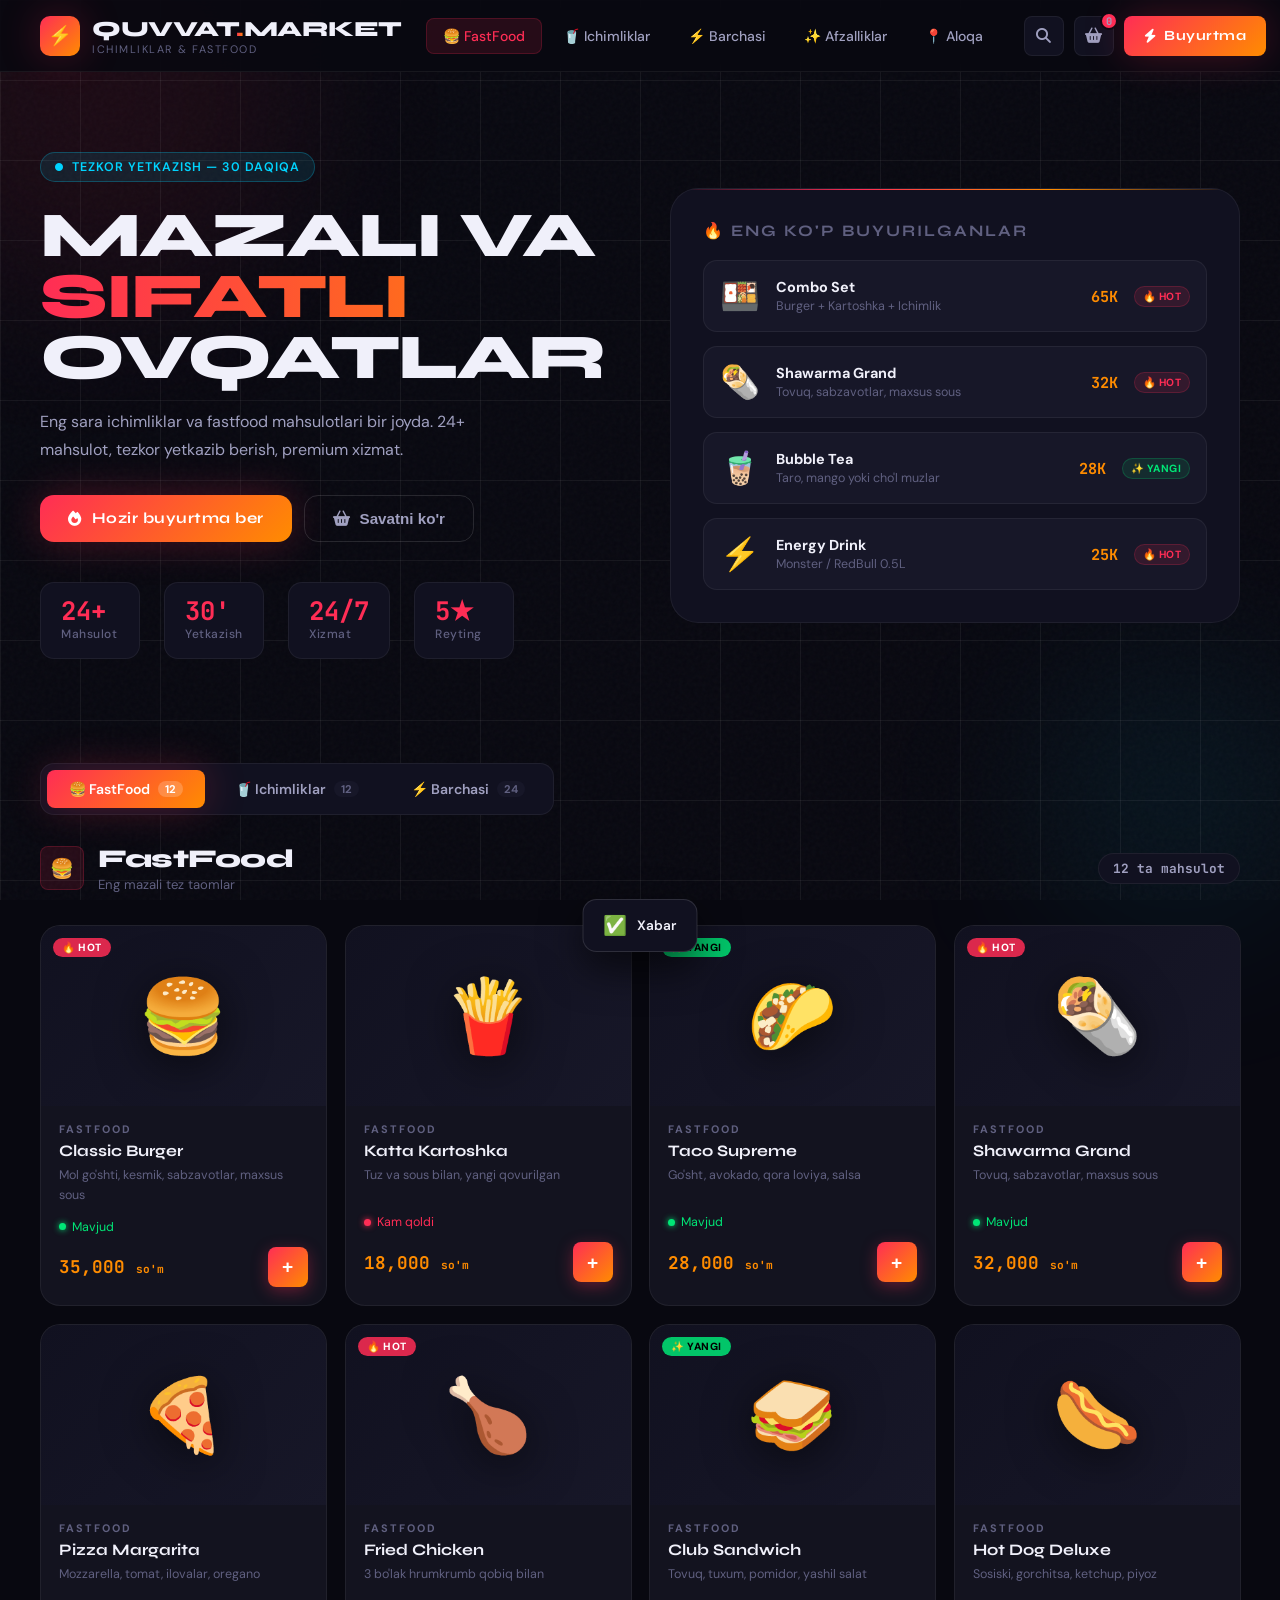
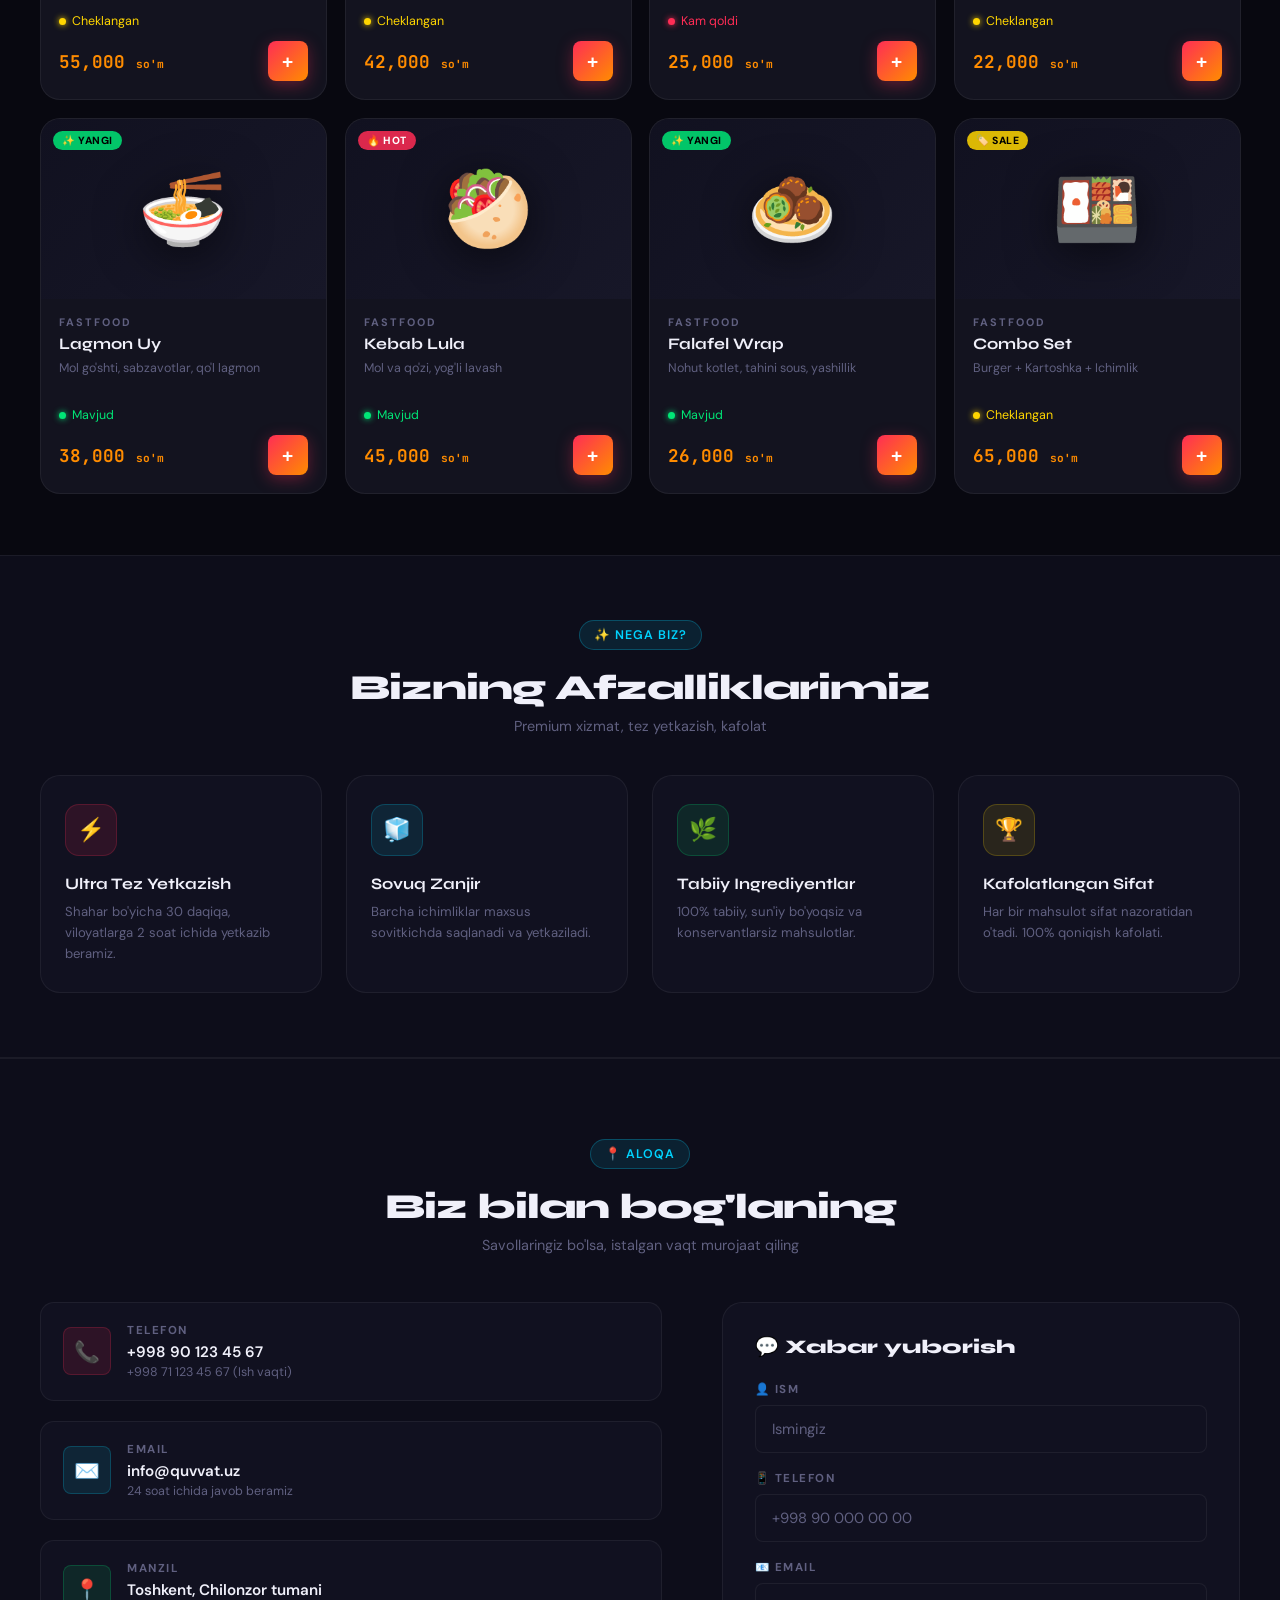
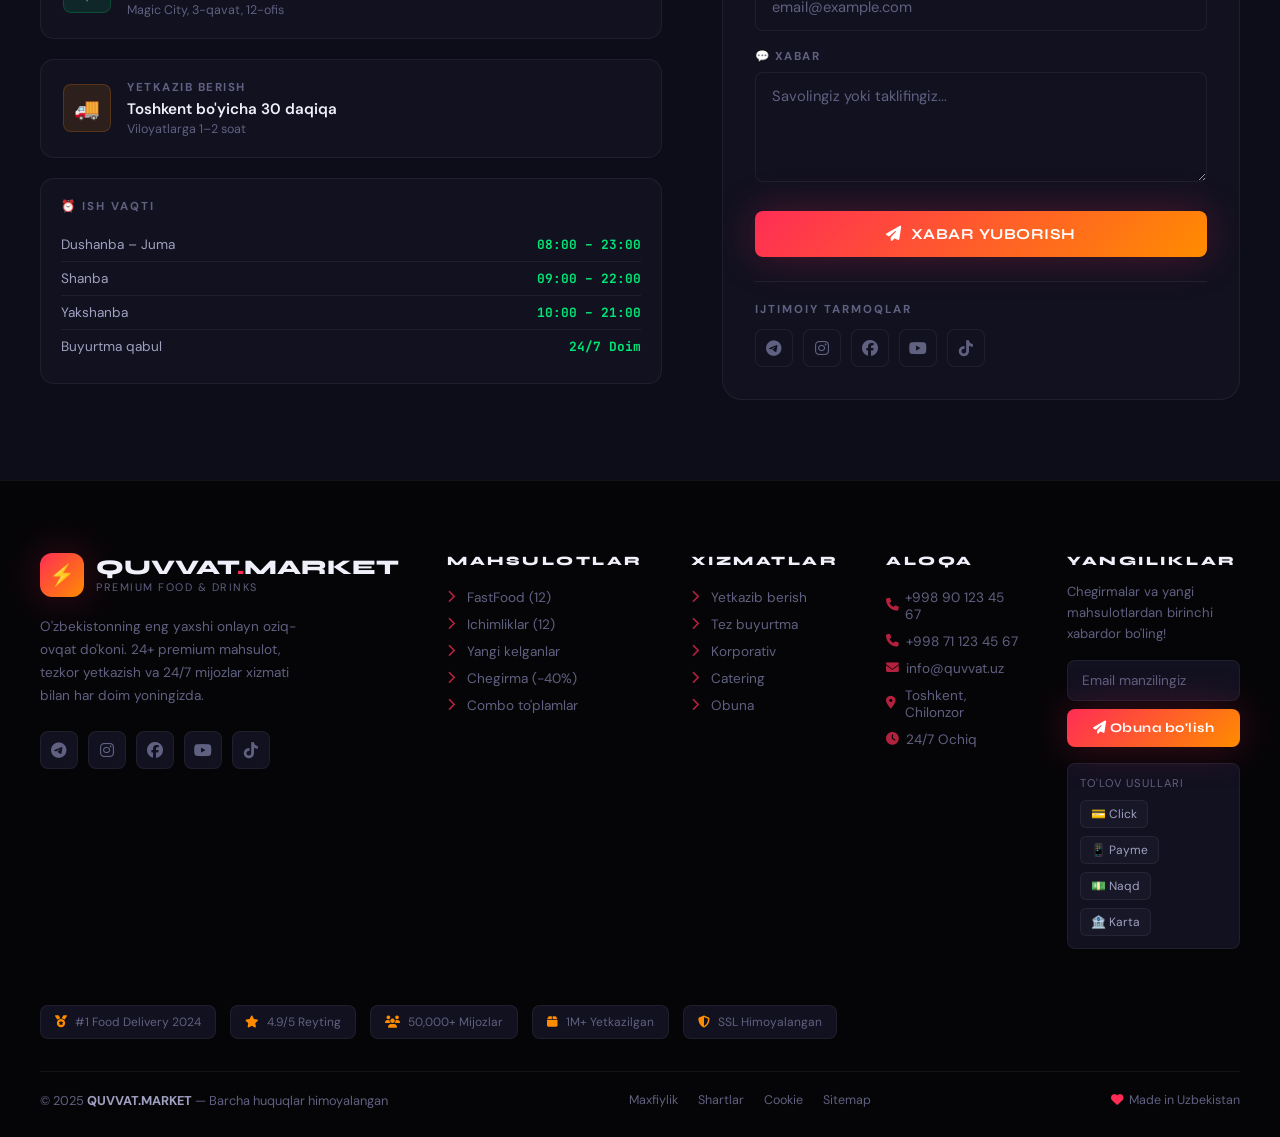
==== index.html @ 3405248c "OnlineShop" ====
<!DOCTYPE html>
<html lang="uz">

<head>
    <meta charset="UTF-8">
    <meta name="viewport" content="width=device-width, initial-scale=1.0">
    <title>QUVVAT MARKET — Ichimliklar & FastFood</title>
    <meta name="description" content="Premium ichimliklar va fastfood mahsulotlari. Tez yetkazib berish, 24/7 xizmat.">
    <link rel="preconnect" href="https://fonts.googleapis.com">
    <link
        href="https://fonts.googleapis.com/css2?family=Syne:wght@400;600;700;800&family=DM+Sans:wght@300;400;500;600;700&family=JetBrains+Mono:wght@400;700&display=swap"
        rel="stylesheet">
    <link rel="stylesheet" href="https://cdnjs.cloudflare.com/ajax/libs/font-awesome/6.5.1/css/all.min.css">
    <style>
        /* ===== VARIABLES ===== */
        :root {
            --bg-base: #080810;
            --bg-1: #0d0d1a;
            --bg-2: #111120;
            --bg-3: #171728;
            --bg-card: #13131f;
            --bg-hover: #1c1c2e;

            --red: #ff2d55;
            --red-dim: rgba(255, 45, 85, 0.12);
            --orange: #ff8c00;
            --orange-dim: rgba(255, 140, 0, 0.12);
            --cyan: #00d4ff;
            --cyan-dim: rgba(0, 212, 255, 0.1);
            --green: #00e676;
            --green-dim: rgba(0, 230, 118, 0.1);
            --yellow: #ffd600;

            --text-1: #f0f0fa;
            --text-2: #a0a0c0;
            --text-3: #606080;
            --border: rgba(255, 255, 255, 0.06);
            --border-strong: rgba(255, 255, 255, 0.12);

            --glow-red: 0 0 40px rgba(255, 45, 85, 0.25);
            --glow-cyan: 0 0 40px rgba(0, 212, 255, 0.2);
            --glow-orange: 0 0 40px rgba(255, 140, 0, 0.2);

            --r-sm: 8px;
            --r-md: 14px;
            --r-lg: 20px;
            --r-xl: 28px;
            --r-full: 9999px;

            --ease: cubic-bezier(0.25, 0.46, 0.45, 0.94);
            --spring: cubic-bezier(0.34, 1.56, 0.64, 1);
        }

        /* ===== RESET ===== */
        *,
        *::before,
        *::after {
            margin: 0;
            padding: 0;
            box-sizing: border-box;
        }

        html {
            scroll-behavior: smooth;
        }

        body {
            font-family: 'DM Sans', sans-serif;
            background: var(--bg-base);
            color: var(--text-1);
            min-height: 100vh;
            overflow-x: hidden;
            cursor: default;
        }

        /* NOISE OVERLAY */
        body::before {
            content: '';
            position: fixed;
            inset: 0;
            z-index: 0;
            background-image: url("data:image/svg+xml,%3Csvg viewBox='0 0 256 256' xmlns='http://www.w3.org/2000/svg'%3E%3Cfilter id='noise'%3E%3CfeTurbulence type='fractalNoise' baseFrequency='0.9' numOctaves='4' stitchTiles='stitch'/%3E%3C/filter%3E%3Crect width='100%25' height='100%25' filter='url(%23noise)' opacity='0.03'/%3E%3C/svg%3E");
            pointer-events: none;
        }

        /* GRID BG */
        body::after {
            content: '';
            position: fixed;
            inset: 0;
            z-index: 0;
            background-image:
                linear-gradient(var(--border) 1px, transparent 1px),
                linear-gradient(90deg, var(--border) 1px, transparent 1px);
            background-size: 80px 80px;
            pointer-events: none !important;
            user-select: none;
        }

        .relative {
            position: relative;
            z-index: 1;
        }

        /* ensure all interactive elements are above overlays */
        header,
        .tabs-wrap,
        .section,
        .features-section,
        .contact-section,
        footer {
            position: relative;
            z-index: 1;
        }

        button,
        a,
        input,
        select,
        textarea {
            position: relative;
            z-index: 2;
        }

        /* ===== SCROLLBAR ===== */
        ::-webkit-scrollbar {
            width: 5px;
        }

        ::-webkit-scrollbar-track {
            background: var(--bg-1);
        }

        ::-webkit-scrollbar-thumb {
            background: var(--red);
            border-radius: 99px;
        }

        /* ===== HEADER ===== */
        .header {
            position: sticky;
            top: 0;
            z-index: 900;
            background: rgba(8, 8, 16, 0.88);
            backdrop-filter: blur(24px);
            border-bottom: 1px solid var(--border);
            height: 72px;
            display: flex;
            align-items: center;
        }

        .header-inner {
            max-width: 1440px;
            margin: 0 auto;
            padding: 0 40px;
            width: 100%;
            display: flex;
            align-items: center;
            justify-content: space-between;
            gap: 24px;
        }

        /* LOGO */
        .logo {
            display: flex;
            align-items: center;
            gap: 12px;
            text-decoration: none;
            flex-shrink: 0;
        }

        .logo-mark {
            width: 40px;
            height: 40px;
            background: linear-gradient(135deg, var(--red), var(--orange));
            border-radius: 10px;
            display: flex;
            align-items: center;
            justify-content: center;
            font-size: 1.2rem;
            box-shadow: var(--glow-red);
            animation: logo-pulse 3s ease-in-out infinite;
        }

        @keyframes logo-pulse {

            0%,
            100% {
                box-shadow: 0 0 20px rgba(255, 45, 85, 0.3);
            }

            50% {
                box-shadow: 0 0 40px rgba(255, 45, 85, 0.6);
            }
        }

        .logo-name {
            font-family: 'Syne', sans-serif;
            font-size: 1.35rem;
            font-weight: 800;
            letter-spacing: -0.5px;
            color: var(--text-1);
        }

        .logo-name em {
            font-style: normal;
            background: linear-gradient(90deg, var(--red), var(--orange));
            -webkit-background-clip: text;
            -webkit-text-fill-color: transparent;
        }

        .logo-sub {
            font-size: 0.68rem;
            color: var(--text-3);
            letter-spacing: 1.5px;
            text-transform: uppercase;
        }

        /* NAV */
        .nav {
            display: flex;
            align-items: center;
            gap: 4px;
        }

        .nav-link {
            padding: 8px 16px;
            border-radius: var(--r-sm);
            color: var(--text-2);
            font-size: 0.875rem;
            font-weight: 500;
            text-decoration: none;
            transition: all 0.2s var(--ease);
            border: 1px solid transparent;
            white-space: nowrap;
        }

        .nav-link:hover {
            color: var(--text-1);
            background: var(--bg-3);
        }

        .nav-link.active {
            color: var(--red);
            background: var(--red-dim);
            border-color: rgba(255, 45, 85, 0.2);
        }

        /* HEADER ACTIONS */
        .header-actions {
            display: flex;
            align-items: center;
            gap: 10px;
            flex-shrink: 0;
        }

        .icon-btn {
            width: 40px;
            height: 40px;
            background: var(--bg-2);
            border: 1px solid var(--border);
            border-radius: var(--r-sm);
            color: var(--text-2);
            cursor: pointer;
            font-size: 0.95rem;
            display: flex;
            align-items: center;
            justify-content: center;
            transition: all 0.2s var(--ease);
            position: relative;
        }

        .icon-btn:hover {
            background: var(--bg-3);
            border-color: var(--border-strong);
            color: var(--text-1);
        }

        .icon-btn .badge {
            position: absolute;
            top: -5px;
            right: -5px;
            min-width: 18px;
            height: 18px;
            background: var(--red);
            border: 2px solid var(--bg-base);
            border-radius: var(--r-full);
            font-size: 0.65rem;
            font-weight: 700;
            display: flex;
            align-items: center;
            justify-content: center;
            padding: 0 3px;
            font-family: 'JetBrains Mono', monospace;
        }

        .cta-btn {
            padding: 0 20px;
            height: 40px;
            background: linear-gradient(135deg, var(--red), var(--orange));
            border: none;
            border-radius: var(--r-sm);
            color: #fff;
            font-family: 'Syne', sans-serif;
            font-size: 0.875rem;
            font-weight: 700;
            letter-spacing: 0.5px;
            cursor: pointer;
            transition: all 0.25s var(--ease);
            display: flex;
            align-items: center;
            gap: 8px;
            box-shadow: var(--glow-red);
        }

        .cta-btn:hover {
            transform: translateY(-2px);
            box-shadow: 0 8px 30px rgba(255, 45, 85, 0.5);
        }

        /* ===== HERO ===== */
        .hero {
            position: relative;
            z-index: 1;
            padding: 80px 40px 64px;
            max-width: 1440px;
            margin: 0 auto;
            display: grid;
            grid-template-columns: 1fr 1fr;
            gap: 60px;
            align-items: center;
        }

        .hero-left {}

        .hero-pill {
            display: inline-flex;
            align-items: center;
            gap: 8px;
            background: var(--cyan-dim);
            border: 1px solid rgba(0, 212, 255, 0.25);
            color: var(--cyan);
            padding: 6px 14px;
            border-radius: var(--r-full);
            font-size: 0.78rem;
            font-weight: 600;
            letter-spacing: 1px;
            text-transform: uppercase;
            margin-bottom: 24px;
            animation: border-flow 2.5s ease-in-out infinite;
        }

        @keyframes border-flow {

            0%,
            100% {
                box-shadow: 0 0 0 0 rgba(0, 212, 255, 0.2);
            }

            50% {
                box-shadow: 0 0 0 6px rgba(0, 212, 255, 0);
            }
        }

        .hero-title {
            font-family: 'Syne', sans-serif;
            font-size: clamp(2.8rem, 5vw, 5rem);
            font-weight: 800;
            line-height: 0.95;
            letter-spacing: -2px;
            margin-bottom: 20px;
        }

        .hero-title .t1 {
            color: var(--text-1);
            display: block;
        }

        .hero-title .t2 {
            background: linear-gradient(90deg, var(--red) 0%, var(--orange) 50%, var(--yellow) 100%);
            -webkit-background-clip: text;
            -webkit-text-fill-color: transparent;
            background-size: 200%;
            animation: grad-shift 4s linear infinite;
            display: block;
        }

        @keyframes grad-shift {
            to {
                background-position: 200% center;
            }
        }

        .hero-desc {
            color: var(--text-2);
            font-size: 1rem;
            line-height: 1.7;
            margin-bottom: 32px;
            max-width: 460px;
        }

        .hero-btns {
            display: flex;
            gap: 12px;
            flex-wrap: wrap;
        }

        .btn-primary {
            padding: 14px 28px;
            background: linear-gradient(135deg, var(--red), var(--orange));
            border: none;
            border-radius: var(--r-md);
            color: #fff;
            font-family: 'Syne', sans-serif;
            font-size: 0.95rem;
            font-weight: 700;
            letter-spacing: 0.5px;
            cursor: pointer;
            transition: all 0.3s var(--spring);
            box-shadow: var(--glow-red);
            display: flex;
            align-items: center;
            gap: 10px;
        }

        .btn-primary:hover {
            transform: translateY(-3px) scale(1.02);
            box-shadow: 0 16px 40px rgba(255, 45, 85, 0.5);
        }

        .btn-ghost {
            padding: 14px 28px;
            background: transparent;
            border: 1px solid var(--border-strong);
            border-radius: var(--r-md);
            color: var(--text-2);
            font-size: 0.95rem;
            font-weight: 600;
            cursor: pointer;
            transition: all 0.25s var(--ease);
            display: flex;
            align-items: center;
            gap: 10px;
        }

        .btn-ghost:hover {
            border-color: var(--text-2);
            color: var(--text-1);
            background: var(--bg-2);
        }

        /* HERO STATS */
        .hero-stats {
            display: flex;
            gap: 24px;
            margin-top: 40px;
            flex-wrap: wrap;
        }

        .stat {
            display: flex;
            flex-direction: column;
            gap: 2px;
            padding: 16px 20px;
            background: var(--bg-2);
            border: 1px solid var(--border);
            border-radius: var(--r-md);
            min-width: 100px;
            transition: all 0.25s;
        }

        .stat:hover {
            border-color: var(--red);
            background: var(--bg-3);
        }

        .stat-n {
            font-family: 'JetBrains Mono', monospace;
            font-size: 1.6rem;
            font-weight: 700;
            color: var(--red);
            line-height: 1;
        }

        .stat-l {
            font-size: 0.75rem;
            color: var(--text-3);
            font-weight: 500;
            letter-spacing: 0.5px;
        }

        /* HERO RIGHT */
        .hero-right {
            position: relative;
        }

        .hero-card {
            background: var(--bg-2);
            border: 1px solid var(--border);
            border-radius: var(--r-xl);
            padding: 32px;
            position: relative;
            overflow: hidden;
        }

        .hero-card::before {
            content: '';
            position: absolute;
            top: 0;
            left: 0;
            right: 0;
            height: 1px;
            background: linear-gradient(90deg, transparent, var(--red), var(--orange), transparent);
        }

        .hero-card-title {
            font-family: 'Syne', sans-serif;
            font-size: 1rem;
            font-weight: 700;
            color: var(--text-3);
            letter-spacing: 2px;
            text-transform: uppercase;
            margin-bottom: 20px;
        }

        .featured-list {
            display: flex;
            flex-direction: column;
            gap: 14px;
        }

        .featured-item {
            display: flex;
            align-items: center;
            gap: 16px;
            padding: 14px 16px;
            background: var(--bg-3);
            border: 1px solid var(--border);
            border-radius: var(--r-md);
            transition: all 0.25s var(--ease);
            cursor: pointer;
        }

        .featured-item:hover {
            border-color: rgba(255, 45, 85, 0.3);
            background: var(--bg-hover);
            transform: translateX(4px);
        }

        .fi-emoji {
            font-size: 2rem;
            flex-shrink: 0;
        }

        .fi-info {
            flex: 1;
        }

        .fi-name {
            font-weight: 700;
            font-size: 0.9rem;
            margin-bottom: 2px;
        }

        .fi-desc {
            font-size: 0.78rem;
            color: var(--text-3);
        }

        .fi-price {
            font-family: 'JetBrains Mono', monospace;
            font-size: 0.95rem;
            font-weight: 700;
            color: var(--orange);
            white-space: nowrap;
        }

        .fi-badge {
            font-size: 0.65rem;
            font-weight: 700;
            padding: 3px 8px;
            border-radius: var(--r-full);
            letter-spacing: 0.5px;
            text-transform: uppercase;
        }

        .fi-badge.hot {
            background: var(--red-dim);
            color: var(--red);
            border: 1px solid rgba(255, 45, 85, 0.2);
        }

        .fi-badge.new {
            background: var(--green-dim);
            color: var(--green);
            border: 1px solid rgba(0, 230, 118, 0.2);
        }

        /* GLOW ORBS */
        .orb {
            position: absolute;
            border-radius: 50%;
            filter: blur(80px);
            pointer-events: none;
            z-index: 0;
        }

        .orb-red {
            width: 400px;
            height: 400px;
            background: rgba(255, 45, 85, 0.08);
            top: -100px;
            left: -100px;
        }

        .orb-blue {
            width: 300px;
            height: 300px;
            background: rgba(0, 212, 255, 0.06);
            bottom: -50px;
            right: -50px;
        }

        /* ===== SECTION ===== */
        .section {
            position: relative;
            z-index: 1;
            max-width: 1440px;
            margin: 0 auto;
            padding: 0 40px 60px;
        }

        .section-head {
            display: flex;
            align-items: center;
            justify-content: space-between;
            margin-bottom: 32px;
        }

        .section-label {
            display: flex;
            align-items: center;
            gap: 14px;
        }

        .section-icon {
            width: 44px;
            height: 44px;
            border-radius: var(--r-sm);
            font-size: 1.2rem;
            display: flex;
            align-items: center;
            justify-content: center;
        }

        .section-icon.red {
            background: var(--red-dim);
            border: 1px solid rgba(255, 45, 85, 0.2);
        }

        .section-icon.cyan {
            background: var(--cyan-dim);
            border: 1px solid rgba(0, 212, 255, 0.2);
        }

        .section-text h2 {
            font-family: 'Syne', sans-serif;
            font-size: 1.6rem;
            font-weight: 800;
            letter-spacing: -0.5px;
        }

        .section-text p {
            font-size: 0.82rem;
            color: var(--text-3);
            margin-top: 2px;
        }

        .section-count {
            font-family: 'JetBrains Mono', monospace;
            font-size: 0.8rem;
            font-weight: 700;
            background: var(--bg-2);
            border: 1px solid var(--border);
            padding: 6px 14px;
            border-radius: var(--r-full);
            color: var(--text-2);
        }

        /* ===== TABS ===== */
        .tabs-wrap {
            position: relative;
            z-index: 1;
            max-width: 1440px;
            margin: 0 auto;
            padding: 40px 40px 0;
        }

        .tabs {
            display: flex;
            gap: 8px;
            background: var(--bg-2);
            border: 1px solid var(--border);
            border-radius: var(--r-md);
            padding: 6px;
            width: fit-content;
        }

        .tab {
            padding: 10px 22px;
            border-radius: var(--r-sm);
            border: none;
            background: transparent;
            color: var(--text-2);
            font-family: 'DM Sans', sans-serif;
            font-size: 0.875rem;
            font-weight: 600;
            cursor: pointer;
            transition: all 0.25s var(--ease);
            display: flex;
            align-items: center;
            gap: 8px;
            white-space: nowrap;
        }

        .tab:hover {
            color: var(--text-1);
            background: var(--bg-3);
        }

        .tab.active {
            background: linear-gradient(135deg, var(--red), var(--orange));
            color: #fff;
            box-shadow: var(--glow-red);
        }

        .tab .cnt {
            background: rgba(255, 255, 255, 0.2);
            border-radius: var(--r-full);
            padding: 1px 7px;
            font-size: 0.7rem;
            font-weight: 700;
        }

        .tab:not(.active) .cnt {
            background: var(--bg-3);
            color: var(--text-3);
        }

        /* ===== PRODUCTS GRID ===== */
        .products-grid {
            display: grid;
            grid-template-columns: repeat(auto-fill, minmax(240px, 1fr));
            gap: 18px;
            position: relative;
            z-index: 2;
        }

        /* ===== PRODUCT CARD ===== */
        .pcard {
            background: var(--bg-card);
            border: 1px solid var(--border);
            border-radius: var(--r-lg);
            overflow: hidden;
            transition: all 0.3s var(--ease);
            position: relative;
            animation: card-in 0.5s var(--ease) both;
        }

        @keyframes card-in {
            from {
                opacity: 0;
                transform: translateY(24px) scale(0.97);
            }

            to {
                opacity: 1;
                transform: translateY(0) scale(1);
            }
        }

        .pcard:hover {
            border-color: rgba(255, 45, 85, 0.3);
            transform: translateY(-6px);
            box-shadow: 0 24px 60px rgba(0, 0, 0, 0.5), var(--glow-red);
        }

        .pcard::after {
            content: '';
            position: absolute;
            inset: 0;
            border-radius: var(--r-lg);
            border: 1px solid transparent;
            background: linear-gradient(135deg, rgba(255, 45, 85, 0.2), transparent) border-box;
            -webkit-mask: linear-gradient(#fff 0 0) padding-box, linear-gradient(#fff 0 0);
            -webkit-mask-composite: destination-out;
            mask-composite: exclude;
            opacity: 0;
            transition: opacity 0.3s;
        }

        .pcard:hover::after {
            opacity: 1;
        }

        /* CARD IMG */
        .pcard-img {
            height: 180px;
            background: linear-gradient(135deg, var(--bg-2), var(--bg-3));
            position: relative;
            overflow: hidden;
            display: flex;
            align-items: center;
            justify-content: center;
        }

        .pcard-emoji {
            font-size: 4.5rem;
            filter: drop-shadow(0 8px 24px rgba(0, 0, 0, 0.6));
            transition: transform 0.4s var(--spring);
            user-select: none;
        }

        .pcard:hover .pcard-emoji {
            transform: scale(1.18) rotate(-6deg);
        }

        /* SHIMMER */
        .pcard-img::before {
            content: '';
            position: absolute;
            top: -50%;
            left: -60%;
            width: 40%;
            height: 200%;
            background: linear-gradient(90deg, transparent, rgba(255, 255, 255, 0.04), transparent);
            transform: skewX(-20deg);
            transition: left 0.6s;
        }

        .pcard:hover .pcard-img::before {
            left: 140%;
        }

        .pcard-badges {
            position: absolute;
            top: 12px;
            left: 12px;
            display: flex;
            flex-direction: column;
            gap: 5px;
        }

        .cbadge {
            font-size: 0.65rem;
            font-weight: 800;
            letter-spacing: 0.5px;
            padding: 3px 9px;
            border-radius: var(--r-full);
            text-transform: uppercase;
            backdrop-filter: blur(8px);
        }

        .cbadge.hot {
            background: rgba(255, 45, 85, 0.85);
            color: #fff;
        }

        .cbadge.new {
            background: rgba(0, 230, 118, 0.85);
            color: #000;
        }

        .cbadge.cold {
            background: rgba(0, 212, 255, 0.85);
            color: #000;
        }

        .cbadge.sale {
            background: rgba(255, 214, 0, 0.85);
            color: #000;
        }

        /* ACTIONS */
        .pcard-actions {
            position: absolute;
            top: 10px;
            right: 10px;
            display: flex;
            flex-direction: column;
            gap: 5px;
            opacity: 0;
            transform: translateX(12px);
            transition: all 0.25s var(--ease);
        }

        .pcard:hover .pcard-actions {
            opacity: 1;
            transform: translateX(0);
        }

        .pact-btn {
            width: 34px;
            height: 34px;
            background: rgba(13, 13, 26, 0.85);
            backdrop-filter: blur(8px);
            border: 1px solid var(--border-strong);
            border-radius: var(--r-sm);
            color: var(--text-2);
            cursor: pointer;
            font-size: 0.8rem;
            display: flex;
            align-items: center;
            justify-content: center;
            transition: all 0.2s;
        }

        .pact-btn:hover {
            background: var(--red);
            border-color: var(--red);
            color: #fff;
        }

        /* CARD BODY */
        .pcard-body {
            padding: 16px 18px 18px;
        }

        .pcard-cat {
            font-size: 0.68rem;
            font-weight: 700;
            letter-spacing: 2px;
            text-transform: uppercase;
            color: var(--text-3);
            margin-bottom: 5px;
        }

        .pcard-name {
            font-family: 'Syne', sans-serif;
            font-size: 1rem;
            font-weight: 700;
            line-height: 1.2;
            margin-bottom: 6px;
            color: var(--text-1);
        }

        .pcard-desc {
            font-size: 0.78rem;
            color: var(--text-3);
            line-height: 1.55;
            margin-bottom: 14px;
            min-height: 34px;
        }

        .pcard-footer {
            display: flex;
            align-items: center;
            justify-content: space-between;
            gap: 10px;
        }

        .pcard-price {
            flex: 1;
        }

        .pcard-price .cur {
            font-family: 'JetBrains Mono', monospace;
            font-size: 1.1rem;
            font-weight: 700;
            color: var(--orange);
            display: block;
        }

        .pcard-price .old {
            font-size: 0.75rem;
            color: var(--text-3);
            text-decoration: line-through;
            font-family: 'JetBrains Mono', monospace;
        }

        .add-btn {
            width: 40px;
            height: 40px;
            flex-shrink: 0;
            border: none;
            border-radius: var(--r-sm);
            background: linear-gradient(135deg, var(--red), var(--orange));
            color: #fff;
            font-size: 1.2rem;
            font-weight: 900;
            line-height: 1;
            cursor: pointer;
            display: flex;
            align-items: center;
            justify-content: center;
            transition: all 0.3s var(--spring);
            box-shadow: 0 4px 16px rgba(255, 45, 85, 0.35);
        }

        .add-btn:hover {
            transform: scale(1.12) rotate(90deg);
            box-shadow: 0 8px 24px rgba(255, 45, 85, 0.6);
        }

        .add-btn.in-cart {
            background: linear-gradient(135deg, var(--green), #00cc60);
            box-shadow: 0 4px 16px rgba(0, 230, 118, 0.35);
            transform: scale(1.05);
        }

        /* STOCK */
        .pcard-stock {
            display: flex;
            align-items: center;
            gap: 6px;
            margin-bottom: 12px;
            font-size: 0.78rem;
        }

        .stock-dot {
            width: 7px;
            height: 7px;
            border-radius: 50%;
            animation: stock-blink 2s ease-in-out infinite;
        }

        .stock-dot.high {
            background: var(--green);
            box-shadow: 0 0 6px var(--green);
        }

        .stock-dot.med {
            background: var(--yellow);
            box-shadow: 0 0 6px var(--yellow);
        }

        .stock-dot.low {
            background: var(--red);
            box-shadow: 0 0 6px var(--red);
        }

        @keyframes stock-blink {

            0%,
            100% {
                opacity: 1
            }

            50% {
                opacity: 0.5
            }
        }

        .stock-txt.high {
            color: var(--green);
        }

        .stock-txt.med {
            color: var(--yellow);
        }

        .stock-txt.low {
            color: var(--red);
        }

        /* ===== FEATURES ===== */
        .features-section {
            position: relative;
            z-index: 1;
            background: var(--bg-1);
            border-top: 1px solid var(--border);
            border-bottom: 1px solid var(--border);
            padding: 64px 40px;
            margin-bottom: 0;
        }

        .features-inner {
            max-width: 1440px;
            margin: 0 auto;
        }

        .features-grid {
            display: grid;
            grid-template-columns: repeat(4, 1fr);
            gap: 24px;
            margin-top: 40px;
        }

        .feat-card {
            background: var(--bg-2);
            border: 1px solid var(--border);
            border-radius: var(--r-lg);
            padding: 28px 24px;
            transition: all 0.3s var(--ease);
            position: relative;
            overflow: hidden;
        }

        .feat-card::before {
            content: '';
            position: absolute;
            bottom: 0;
            left: 0;
            right: 0;
            height: 2px;
            background: linear-gradient(90deg, var(--red), var(--orange));
            transform: scaleX(0);
            transform-origin: left;
            transition: transform 0.4s var(--ease);
        }

        .feat-card:hover::before {
            transform: scaleX(1);
        }

        .feat-card:hover {
            border-color: rgba(255, 45, 85, 0.25);
            transform: translateY(-4px);
        }

        .feat-icon {
            width: 52px;
            height: 52px;
            background: var(--red-dim);
            border: 1px solid rgba(255, 45, 85, 0.2);
            border-radius: var(--r-md);
            font-size: 1.4rem;
            display: flex;
            align-items: center;
            justify-content: center;
            margin-bottom: 18px;
            transition: transform 0.4s var(--spring);
        }

        .feat-card:hover .feat-icon {
            transform: scale(1.1) rotate(5deg);
        }

        .feat-title {
            font-family: 'Syne', sans-serif;
            font-size: 1rem;
            font-weight: 700;
            margin-bottom: 8px;
        }

        .feat-desc {
            font-size: 0.82rem;
            color: var(--text-3);
            line-height: 1.6;
        }

        /* ===== CART SIDEBAR ===== */
        .cart-overlay {
            position: fixed;
            inset: 0;
            z-index: 1000;
            background: rgba(0, 0, 0, 0.7);
            backdrop-filter: blur(8px);
            opacity: 0;
            pointer-events: none;
            transition: opacity 0.3s var(--ease);
        }

        .cart-overlay.open {
            opacity: 1;
            pointer-events: all;
        }

        .cart-sidebar {
            position: fixed;
            top: 0;
            right: -500px;
            width: 460px;
            max-width: 100vw;
            height: 100vh;
            background: var(--bg-1);
            border-left: 1px solid var(--border-strong);
            display: flex;
            flex-direction: column;
            z-index: 1001;
            transition: right 0.4s var(--spring);
        }

        .cart-sidebar.open {
            right: 0;
        }

        .cart-head {
            padding: 24px 24px 20px;
            border-bottom: 1px solid var(--border);
            display: flex;
            align-items: center;
            justify-content: space-between;
        }

        .cart-head-left {
            display: flex;
            align-items: center;
            gap: 12px;
        }

        .cart-head-icon {
            width: 40px;
            height: 40px;
            background: linear-gradient(135deg, var(--red), var(--orange));
            border-radius: var(--r-sm);
            display: flex;
            align-items: center;
            justify-content: center;
            font-size: 1.1rem;
            box-shadow: var(--glow-red);
        }

        .cart-head-title {
            font-family: 'Syne', sans-serif;
            font-size: 1.1rem;
            font-weight: 800;
        }

        .cart-head-sub {
            font-size: 0.75rem;
            color: var(--text-3);
        }

        .cart-x {
            width: 36px;
            height: 36px;
            background: var(--bg-2);
            border: 1px solid var(--border);
            border-radius: var(--r-sm);
            color: var(--text-2);
            cursor: pointer;
            font-size: 0.9rem;
            transition: all 0.2s;
            display: flex;
            align-items: center;
            justify-content: center;
        }

        .cart-x:hover {
            background: var(--red);
            border-color: var(--red);
            color: #fff;
            transform: rotate(90deg);
        }

        .cart-body {
            flex: 1;
            overflow-y: auto;
            padding: 16px 20px;
        }

        .cart-body::-webkit-scrollbar {
            width: 3px;
        }

        .cart-body::-webkit-scrollbar-thumb {
            background: var(--red);
            border-radius: 99px;
        }

        .cart-empty-state {
            display: flex;
            flex-direction: column;
            align-items: center;
            justify-content: center;
            height: 100%;
            gap: 12px;
            text-align: center;
        }

        .cart-empty-state .big-emoji {
            font-size: 4rem;
            opacity: 0.3;
        }

        .cart-empty-state h4 {
            font-family: 'Syne', sans-serif;
            font-size: 1.1rem;
            color: var(--text-2);
        }

        .cart-empty-state p {
            font-size: 0.82rem;
            color: var(--text-3);
        }

        .cart-item {
            background: var(--bg-2);
            border: 1px solid var(--border);
            border-radius: var(--r-md);
            padding: 14px;
            margin-bottom: 10px;
            display: flex;
            align-items: center;
            gap: 12px;
            animation: slide-in 0.3s var(--ease);
        }

        @keyframes slide-in {
            from {
                opacity: 0;
                transform: translateX(20px)
            }

            to {
                opacity: 1;
                transform: translateX(0)
            }
        }

        .ci-emo {
            font-size: 2rem;
            flex-shrink: 0;
        }

        .ci-details {
            flex: 1;
            min-width: 0;
        }

        .ci-name {
            font-weight: 700;
            font-size: 0.88rem;
            white-space: nowrap;
            overflow: hidden;
            text-overflow: ellipsis;
        }

        .ci-unit {
            font-family: 'JetBrains Mono', monospace;
            font-size: 0.78rem;
            color: var(--orange);
        }

        .ci-controls {
            display: flex;
            align-items: center;
            gap: 8px;
            margin-top: 8px;
        }

        .qty-wrap {
            display: flex;
            align-items: center;
            gap: 6px;
            background: var(--bg-3);
            border-radius: var(--r-sm);
            padding: 2px 6px;
        }

        .qty-btn {
            width: 24px;
            height: 24px;
            background: transparent;
            border: none;
            color: var(--text-2);
            cursor: pointer;
            border-radius: 4px;
            font-size: 0.85rem;
            display: flex;
            align-items: center;
            justify-content: center;
            transition: all 0.2s;
        }

        .qty-btn:hover {
            background: var(--red);
            color: #fff;
        }

        .qty-n {
            font-family: 'JetBrains Mono', monospace;
            font-size: 0.85rem;
            font-weight: 700;
            min-width: 18px;
            text-align: center;
        }

        .ci-subtotal {
            font-family: 'JetBrains Mono', monospace;
            font-size: 0.9rem;
            font-weight: 700;
            color: var(--orange);
            flex-shrink: 0;
            text-align: right;
        }

        .ci-del {
            background: transparent;
            border: none;
            color: var(--text-3);
            cursor: pointer;
            font-size: 0.9rem;
            padding: 4px;
            transition: color 0.2s;
        }

        .ci-del:hover {
            color: var(--red);
        }

        .cart-foot {
            padding: 18px 20px 24px;
            border-top: 1px solid var(--border);
        }

        .cart-summary {
            margin-bottom: 16px;
        }

        .cs-row {
            display: flex;
            justify-content: space-between;
            align-items: center;
            padding: 5px 0;
            font-size: 0.85rem;
        }

        .cs-row .lbl {
            color: var(--text-3);
        }

        .cs-row.total {
            font-family: 'Syne', sans-serif;
            font-size: 1.4rem;
            font-weight: 800;
            border-top: 1px solid var(--border);
            margin-top: 10px;
            padding-top: 14px;
            letter-spacing: -0.5px;
        }

        .cs-row.total .val {
            color: var(--orange);
            font-family: 'JetBrains Mono', monospace;
        }

        .checkout-btn {
            width: 100%;
            padding: 16px;
            background: linear-gradient(135deg, var(--red), var(--orange));
            border: none;
            border-radius: var(--r-md);
            color: #fff;
            font-family: 'Syne', sans-serif;
            font-size: 1.1rem;
            font-weight: 800;
            letter-spacing: 0.5px;
            cursor: pointer;
            transition: all 0.3s var(--spring);
            box-shadow: var(--glow-red);
            position: relative;
            overflow: hidden;
        }

        .checkout-btn::before {
            content: '';
            position: absolute;
            top: 0;
            left: -100%;
            width: 60%;
            height: 100%;
            background: linear-gradient(90deg, transparent, rgba(255, 255, 255, 0.15), transparent);
            transform: skewX(-20deg);
            transition: left 0.6s;
        }

        .checkout-btn:hover::before {
            left: 150%;
        }

        .checkout-btn:hover {
            transform: translateY(-2px);
            box-shadow: 0 16px 40px rgba(255, 45, 85, 0.5);
        }

        /* ===== ORDER MODAL ===== */
        .modal-wrap {
            position: fixed;
            inset: 0;
            z-index: 1200;
            background: rgba(0, 0, 0, 0.85);
            backdrop-filter: blur(16px);
            display: flex;
            align-items: center;
            justify-content: center;
            opacity: 0;
            pointer-events: none;
            padding: 20px;
            transition: opacity 0.3s var(--ease);
        }

        .modal-wrap.open {
            opacity: 1;
            pointer-events: all;
        }

        .modal-box {
            background: var(--bg-1);
            border: 1px solid var(--border-strong);
            border-radius: var(--r-xl);
            width: 100%;
            max-width: 560px;
            max-height: 90vh;
            overflow-y: auto;
            transform: scale(0.92) translateY(20px);
            transition: transform 0.4s var(--spring);
            box-shadow: 0 40px 100px rgba(0, 0, 0, 0.8), var(--glow-red);
        }

        .modal-wrap.open .modal-box {
            transform: scale(1) translateY(0);
        }

        .modal-box::-webkit-scrollbar {
            width: 3px;
        }

        .modal-box::-webkit-scrollbar-thumb {
            background: var(--red);
            border-radius: 99px;
        }

        .modal-top {
            padding: 36px 36px 0;
            text-align: center;
            position: relative;
        }

        .modal-top::before {
            content: '';
            position: absolute;
            top: 0;
            left: 0;
            right: 0;
            height: 1px;
            background: linear-gradient(90deg, transparent, var(--red), var(--orange), transparent);
        }

        .modal-emoji {
            font-size: 3rem;
            display: block;
            margin-bottom: 12px;
        }

        .modal-title {
            font-family: 'Syne', sans-serif;
            font-size: 2rem;
            font-weight: 800;
            letter-spacing: -1px;
            background: linear-gradient(135deg, var(--red), var(--orange));
            -webkit-background-clip: text;
            -webkit-text-fill-color: transparent;
            margin-bottom: 6px;
        }

        .modal-sub {
            font-size: 0.85rem;
            color: var(--text-3);
            padding-bottom: 28px;
        }

        .modal-body {
            padding: 0 36px 36px;
        }

        .order-recap {
            background: var(--bg-2);
            border: 1px solid var(--border);
            border-radius: var(--r-md);
            padding: 18px;
            margin-bottom: 28px;
        }

        .or-title {
            font-size: 0.72rem;
            font-weight: 700;
            letter-spacing: 2px;
            text-transform: uppercase;
            color: var(--text-3);
            margin-bottom: 12px;
        }

        .or-items {
            display: flex;
            flex-direction: column;
            gap: 8px;
            margin-bottom: 14px;
        }

        .or-item {
            display: flex;
            align-items: center;
            justify-content: space-between;
            font-size: 0.85rem;
        }

        .or-item-l {
            display: flex;
            align-items: center;
            gap: 8px;
        }

        .or-item-price {
            font-family: 'JetBrains Mono', monospace;
            color: var(--orange);
            font-weight: 700;
        }

        .or-divider {
            height: 1px;
            background: var(--border);
            margin-bottom: 12px;
        }

        .or-total {
            display: flex;
            justify-content: space-between;
            font-weight: 700;
            font-size: 0.95rem;
        }

        .or-total-price {
            font-family: 'JetBrains Mono', monospace;
            color: var(--orange);
            font-size: 1.1rem;
        }

        /* FORM */
        .fg {
            margin-bottom: 18px;
        }

        .fl {
            display: block;
            font-size: 0.72rem;
            font-weight: 700;
            letter-spacing: 1.5px;
            text-transform: uppercase;
            color: var(--text-3);
            margin-bottom: 8px;
        }

        .fi {
            width: 100%;
            padding: 13px 16px;
            background: var(--bg-2);
            border: 1px solid var(--border);
            border-radius: var(--r-sm);
            color: var(--text-1);
            font-family: 'DM Sans', sans-serif;
            font-size: 0.92rem;
            outline: none;
            transition: all 0.25s;
            -webkit-appearance: none;
        }

        .fi:focus {
            border-color: var(--red);
            box-shadow: 0 0 0 3px rgba(255, 45, 85, 0.12);
        }

        .fi::placeholder {
            color: var(--text-3);
        }

        select.fi {
            background-image: url("data:image/svg+xml,%3Csvg xmlns='http://www.w3.org/2000/svg' width='10' height='6'%3E%3Cpath d='M0 0l5 6 5-6z' fill='%23606080'/%3E%3C/svg%3E");
            background-repeat: no-repeat;
            background-position: right 14px center;
            padding-right: 38px;
        }

        textarea.fi {
            resize: vertical;
            min-height: 75px;
        }

        .fg-2 {
            display: grid;
            grid-template-columns: 1fr 1fr;
            gap: 14px;
        }

        .pay-grid {
            display: grid;
            grid-template-columns: 1fr 1fr;
            gap: 10px;
        }

        .pay-card {
            border: 1px solid var(--border);
            border-radius: var(--r-sm);
            padding: 14px;
            cursor: pointer;
            transition: all 0.25s;
            background: var(--bg-2);
            display: flex;
            align-items: center;
            gap: 10px;
        }

        .pay-card:hover {
            border-color: var(--border-strong);
        }

        .pay-card.sel {
            border-color: var(--red);
            background: var(--red-dim);
        }

        .pay-card-icon {
            font-size: 1.3rem;
        }

        .pay-card-label {
            font-size: 0.82rem;
            font-weight: 600;
        }

        .pay-card-sub {
            font-size: 0.7rem;
            color: var(--text-3);
        }

        .submit-btn {
            width: 100%;
            padding: 16px;
            background: linear-gradient(135deg, var(--red), var(--orange));
            border: none;
            border-radius: var(--r-md);
            color: #fff;
            font-family: 'Syne', sans-serif;
            font-size: 1.1rem;
            font-weight: 800;
            letter-spacing: 0.5px;
            cursor: pointer;
            transition: all 0.3s var(--spring);
            box-shadow: var(--glow-red);
            margin-top: 6px;
        }

        .submit-btn:hover {
            transform: translateY(-3px);
            box-shadow: 0 20px 50px rgba(255, 45, 85, 0.5);
        }

        .cancel-btn {
            width: 100%;
            padding: 12px;
            background: transparent;
            border: 1px solid var(--border);
            border-radius: var(--r-sm);
            color: var(--text-3);
            font-family: 'DM Sans', sans-serif;
            font-size: 0.88rem;
            font-weight: 600;
            cursor: pointer;
            transition: all 0.25s;
            margin-top: 10px;
        }

        .cancel-btn:hover {
            border-color: var(--text-3);
            color: var(--text-1);
        }

        /* ===== SUCCESS ===== */
        .success-wrap {
            position: fixed;
            inset: 0;
            z-index: 1400;
            background: rgba(0, 0, 0, 0.95);
            backdrop-filter: blur(20px);
            display: flex;
            align-items: center;
            justify-content: center;
            padding: 20px;
            opacity: 0;
            pointer-events: none;
            transition: opacity 0.3s;
            flex-direction: column;
        }

        .success-wrap.open {
            opacity: 1;
            pointer-events: all;
        }

        .success-box {
            background: var(--bg-1);
            border: 1px solid rgba(0, 230, 118, 0.25);
            border-radius: var(--r-xl);
            padding: 60px 48px;
            text-align: center;
            max-width: 440px;
            width: 100%;
            box-shadow: 0 0 80px rgba(0, 230, 118, 0.15);
            transform: scale(0.85);
            transition: transform 0.5s var(--spring);
        }

        .success-wrap.open .success-box {
            transform: scale(1);
        }

        .success-icon {
            font-size: 5rem;
            display: block;
            margin-bottom: 20px;
            animation: bounce 1.2s ease-in-out infinite;
        }

        @keyframes bounce {

            0%,
            100% {
                transform: translateY(0)
            }

            50% {
                transform: translateY(-18px)
            }
        }

        .success-title {
            font-family: 'Syne', sans-serif;
            font-size: 2.5rem;
            font-weight: 800;
            color: var(--green);
            letter-spacing: -1px;
            margin-bottom: 8px;
        }

        .success-oid {
            font-family: 'JetBrains Mono', monospace;
            font-size: 1.6rem;
            font-weight: 700;
            color: var(--orange);
            margin: 16px 0;
        }

        .success-msg {
            color: var(--text-3);
            font-size: 0.9rem;
            line-height: 1.7;
        }

        .success-time {
            color: var(--orange);
            font-weight: 700;
        }

        .success-cta {
            margin-top: 28px;
            padding: 14px 40px;
            background: linear-gradient(135deg, var(--green), #00cc60);
            border: none;
            border-radius: var(--r-md);
            color: #000;
            font-family: 'Syne', sans-serif;
            font-size: 1rem;
            font-weight: 800;
            letter-spacing: 1px;
            cursor: pointer;
            transition: all 0.3s var(--spring);
            box-shadow: 0 8px 30px rgba(0, 230, 118, 0.3);
        }

        .success-cta:hover {
            transform: scale(1.05);
            box-shadow: 0 16px 40px rgba(0, 230, 118, 0.5);
        }

        /* ===== TOAST ===== */
        .toast-box {
            position: fixed;
            bottom: 28px;
            left: 50%;
            transform: translateX(-50%) translateY(80px);
            background: var(--bg-2);
            border: 1px solid var(--border-strong);
            border-radius: var(--r-md);
            padding: 13px 20px;
            display: flex;
            align-items: center;
            gap: 10px;
            z-index: 2000;
            transition: transform 0.4s var(--spring);
            box-shadow: 0 16px 40px rgba(0, 0, 0, 0.6);
            white-space: nowrap;
            pointer-events: none;
        }

        .toast-box.show {
            transform: translateX(-50%) translateY(0);
        }

        .toast-box .ti {
            font-size: 1.2rem;
        }

        .toast-box .tt {
            font-size: 0.85rem;
            font-weight: 600;
        }

        /* ===== FLOAT BTN ===== */
        .float-cart {
            position: fixed;
            bottom: 28px;
            right: 28px;
            z-index: 800;
            width: 58px;
            height: 58px;
            background: linear-gradient(135deg, var(--red), var(--orange));
            border: none;
            border-radius: var(--r-md);
            font-size: 1.5rem;
            cursor: pointer;
            display: none;
            align-items: center;
            justify-content: center;
            box-shadow: var(--glow-red), 0 8px 32px rgba(0, 0, 0, 0.5);
            transition: all 0.3s var(--spring);
            animation: float-anim 3s ease-in-out infinite;
        }

        @keyframes float-anim {

            0%,
            100% {
                transform: translateY(0)
            }

            50% {
                transform: translateY(-8px)
            }
        }

        .float-cart:hover {
            transform: scale(1.1) translateY(-4px) !important;
            box-shadow: 0 20px 50px rgba(255, 45, 85, 0.6);
        }

        .float-badge {
            position: absolute;
            top: -5px;
            right: -5px;
            min-width: 20px;
            height: 20px;
            background: #fff;
            color: var(--red);
            border-radius: var(--r-full);
            font-size: 0.7rem;
            font-weight: 900;
            display: flex;
            align-items: center;
            justify-content: center;
            padding: 0 4px;
            border: 2px solid var(--bg-base);
            font-family: 'JetBrains Mono', monospace;
        }

        /* ===== CONTACT SECTION ===== */
        .contact-section {
            position: relative;
            z-index: 1;
            background: var(--bg-1);
            border-top: 1px solid var(--border);
            padding: 80px 40px;
        }

        .contact-inner {
            max-width: 1440px;
            margin: 0 auto;
        }

        .contact-grid {
            display: grid;
            grid-template-columns: 1.2fr 1fr;
            gap: 60px;
            align-items: start;
            margin-top: 48px;
        }

        .contact-info {
            display: flex;
            flex-direction: column;
            gap: 20px;
        }

        .contact-card {
            background: var(--bg-2);
            border: 1px solid var(--border);
            border-radius: var(--r-md);
            padding: 20px 22px;
            display: flex;
            align-items: center;
            gap: 16px;
            transition: all 0.25s var(--ease);
        }

        .contact-card:hover {
            border-color: rgba(255, 45, 85, 0.3);
            transform: translateX(4px);
        }

        .cc-icon {
            width: 48px;
            height: 48px;
            flex-shrink: 0;
            border-radius: var(--r-sm);
            font-size: 1.3rem;
            display: flex;
            align-items: center;
            justify-content: center;
            background: var(--red-dim);
            border: 1px solid rgba(255, 45, 85, 0.2);
        }

        .cc-label {
            font-size: 0.72rem;
            font-weight: 700;
            letter-spacing: 1.5px;
            text-transform: uppercase;
            color: var(--text-3);
            margin-bottom: 4px;
        }

        .cc-value {
            font-size: 0.95rem;
            font-weight: 600;
            color: var(--text-1);
        }

        .cc-sub {
            font-size: 0.78rem;
            color: var(--text-3);
            margin-top: 2px;
        }

        .contact-map {
            background: var(--bg-2);
            border: 1px solid var(--border);
            border-radius: var(--r-lg);
            overflow: hidden;
            height: 320px;
            position: relative;
            display: flex;
            align-items: center;
            justify-content: center;
        }

        .map-placeholder {
            text-align: center;
            color: var(--text-3);
        }

        .map-placeholder .mp-icon {
            font-size: 3rem;
            display: block;
            margin-bottom: 12px;
        }

        .map-placeholder p {
            font-size: 0.85rem;
        }

        .contact-form-box {
            background: var(--bg-2);
            border: 1px solid var(--border);
            border-radius: var(--r-lg);
            padding: 32px;
        }

        .contact-form-box h3 {
            font-family: 'Syne', sans-serif;
            font-size: 1.2rem;
            font-weight: 800;
            margin-bottom: 24px;
            display: flex;
            align-items: center;
            gap: 10px;
        }

        .cf-send {
            width: 100%;
            padding: 14px;
            background: linear-gradient(135deg, var(--red), var(--orange));
            border: none;
            border-radius: var(--r-sm);
            color: #fff;
            font-family: 'Syne', sans-serif;
            font-size: 0.95rem;
            font-weight: 700;
            letter-spacing: 0.5px;
            cursor: pointer;
            transition: all 0.3s var(--spring);
            box-shadow: var(--glow-red);
            margin-top: 6px;
        }

        .cf-send:hover {
            transform: translateY(-2px);
            box-shadow: 0 12px 35px rgba(255, 45, 85, 0.5);
        }

        .work-hours {
            margin-top: 20px;
            background: var(--bg-2);
            border: 1px solid var(--border);
            border-radius: var(--r-md);
            padding: 20px;
        }

        .wh-title {
            font-size: 0.72rem;
            font-weight: 700;
            letter-spacing: 2px;
            text-transform: uppercase;
            color: var(--text-3);
            margin-bottom: 14px;
        }

        .wh-row {
            display: flex;
            justify-content: space-between;
            align-items: center;
            padding: 8px 0;
            font-size: 0.85rem;
            border-bottom: 1px solid var(--border);
        }

        .wh-row:last-child {
            border-bottom: none;
        }

        .wh-day {
            color: var(--text-2);
        }

        .wh-time {
            font-family: 'JetBrains Mono', monospace;
            color: var(--green);
            font-weight: 700;
            font-size: 0.8rem;
        }

        .wh-closed {
            color: var(--red) !important;
        }

        @media(max-width:768px) {
            .contact-section {
                padding: 48px 16px;
            }

            .contact-grid {
                grid-template-columns: 1fr;
                gap: 28px;
            }
        }

        .footer {
            position: relative;
            z-index: 1;
            background: #050508;
            border-top: 1px solid var(--border);
            margin-top: 0;
        }

        .footer-top {
            max-width: 1440px;
            margin: 0 auto;
            padding: 72px 40px 56px;
            display: grid;
            grid-template-columns: 2fr 1fr 1fr 1fr 1.3fr;
            gap: 48px;
        }

        /* FOOTER BRAND */
        .footer-brand .fb-logo {
            display: flex;
            align-items: center;
            gap: 12px;
            margin-bottom: 18px;
        }

        .fb-mark {
            width: 44px;
            height: 44px;
            background: linear-gradient(135deg, var(--red), var(--orange));
            border-radius: 12px;
            font-size: 1.3rem;
            display: flex;
            align-items: center;
            justify-content: center;
            box-shadow: var(--glow-red);
        }

        .fb-name {
            font-family: 'Syne', sans-serif;
            font-size: 1.3rem;
            font-weight: 800;
        }

        .fb-name em {
            font-style: normal;
            color: var(--red);
        }

        .footer-brand p {
            font-size: 0.85rem;
            color: var(--text-3);
            line-height: 1.7;
            max-width: 280px;
            margin-bottom: 24px;
        }

        .footer-socials {
            display: flex;
            gap: 10px;
        }

        .soc-btn {
            width: 38px;
            height: 38px;
            background: var(--bg-2);
            border: 1px solid var(--border);
            border-radius: var(--r-sm);
            color: var(--text-3);
            font-size: 1rem;
            display: flex;
            align-items: center;
            justify-content: center;
            cursor: pointer;
            text-decoration: none;
            transition: all 0.25s var(--ease);
        }

        .soc-btn:hover {
            background: var(--red);
            border-color: var(--red);
            color: #fff;
            transform: translateY(-3px);
        }

        /* FOOTER COLS */
        .footer-col h4 {
            font-family: 'Syne', sans-serif;
            font-size: 0.8rem;
            font-weight: 800;
            letter-spacing: 2.5px;
            text-transform: uppercase;
            color: var(--text-1);
            margin-bottom: 20px;
        }

        .footer-col ul {
            list-style: none;
            display: flex;
            flex-direction: column;
            gap: 10px;
        }

        .footer-col ul li a {
            color: var(--text-3);
            font-size: 0.85rem;
            text-decoration: none;
            transition: all 0.2s var(--ease);
            display: flex;
            align-items: center;
            gap: 6px;
        }

        .footer-col ul li a:hover {
            color: var(--text-1);
            padding-left: 6px;
        }

        .footer-col ul li a i {
            font-size: 0.8rem;
            width: 14px;
            color: var(--red);
            opacity: 0.7;
        }

        /* FOOTER NEWSLETTER */
        .footer-nl h4 {
            font-family: 'Syne', sans-serif;
            font-size: 0.8rem;
            font-weight: 800;
            letter-spacing: 2.5px;
            text-transform: uppercase;
            color: var(--text-1);
            margin-bottom: 12px;
        }

        .footer-nl p {
            font-size: 0.82rem;
            color: var(--text-3);
            line-height: 1.6;
            margin-bottom: 16px;
        }

        .nl-form {
            display: flex;
            flex-direction: column;
            gap: 8px;
        }

        .nl-input {
            width: 100%;
            padding: 11px 14px;
            background: var(--bg-2);
            border: 1px solid var(--border);
            border-radius: var(--r-sm);
            color: var(--text-1);
            font-family: 'DM Sans', sans-serif;
            font-size: 0.85rem;
            outline: none;
            transition: border-color 0.25s;
        }

        .nl-input:focus {
            border-color: var(--red);
        }

        .nl-input::placeholder {
            color: var(--text-3);
        }

        .nl-btn {
            padding: 11px;
            border: none;
            border-radius: var(--r-sm);
            background: linear-gradient(135deg, var(--red), var(--orange));
            color: #fff;
            font-family: 'Syne', sans-serif;
            font-size: 0.82rem;
            font-weight: 700;
            letter-spacing: 0.5px;
            cursor: pointer;
            transition: all 0.25s var(--ease);
            box-shadow: var(--glow-red);
        }

        .nl-btn:hover {
            transform: translateY(-2px);
            box-shadow: 0 10px 30px rgba(255, 45, 85, 0.5);
        }

        /* FOOTER DIVIDER */
        .footer-divider {
            max-width: 1440px;
            margin: 0 auto;
            border: none;
            border-top: 1px solid var(--border);
            margin-left: 40px;
            margin-right: 40px;
        }

        /* FOOTER BOTTOM */
        .footer-bottom {
            max-width: 1440px;
            margin: 0 auto;
            padding: 20px 40px 28px;
            display: flex;
            align-items: center;
            justify-content: space-between;
            flex-wrap: wrap;
            gap: 14px;
        }

        .fb-copy {
            font-size: 0.8rem;
            color: var(--text-3);
        }

        .fb-copy strong {
            color: var(--text-2);
        }

        .fb-links {
            display: flex;
            gap: 20px;
        }

        .fb-links a {
            font-size: 0.78rem;
            color: var(--text-3);
            text-decoration: none;
            transition: color 0.2s;
        }

        .fb-links a:hover {
            color: var(--text-1);
        }

        .fb-made {
            font-size: 0.78rem;
            color: var(--text-3);
            display: flex;
            align-items: center;
            gap: 6px;
        }

        .fb-made i {
            color: var(--red);
        }

        /* FOOTER AWARDS */
        .footer-awards {
            max-width: 1440px;
            margin: 0 auto;
            padding: 0 40px 32px;
            display: flex;
            gap: 14px;
            flex-wrap: wrap;
        }

        .award-chip {
            display: flex;
            align-items: center;
            gap: 8px;
            background: var(--bg-2);
            border: 1px solid var(--border);
            border-radius: var(--r-sm);
            padding: 8px 14px;
            font-size: 0.75rem;
            color: var(--text-3);
        }

        .award-chip i {
            color: var(--orange);
        }

        /* ===== RESPONSIVE ===== */
        @media(max-width: 1200px) {
            .hero {
                grid-template-columns: 1fr;
            }

            .hero-right {
                display: none;
            }

            .features-grid {
                grid-template-columns: repeat(2, 1fr);
            }

            .footer-top {
                grid-template-columns: 1fr 1fr;
                gap: 32px;
            }

            .footer-brand {
                grid-column: 1 / -1;
            }
        }

        @media(max-width: 768px) {
            .header-inner {
                padding: 0 16px;
            }

            .nav {
                display: none;
            }

            .hero {
                padding: 48px 16px 40px;
            }

            .tabs-wrap,
            .section {
                padding-left: 16px;
                padding-right: 16px;
            }

            .products-grid {
                grid-template-columns: repeat(auto-fill, minmax(160px, 1fr));
                gap: 12px;
            }

            .features-section {
                padding: 48px 16px;
            }

            .features-grid {
                grid-template-columns: 1fr;
            }

            .footer-top {
                padding: 48px 16px 40px;
                grid-template-columns: 1fr;
                gap: 32px;
            }

            .footer-brand {
                grid-column: auto;
            }

            .footer-bottom {
                padding: 16px;
                flex-direction: column;
                text-align: center;
            }

            .footer-awards {
                padding: 0 16px 24px;
            }

            .footer-divider {
                margin-left: 16px;
                margin-right: 16px;
            }

            .cart-sidebar {
                width: 100vw;
            }

            .modal-box {
                border-radius: var(--r-lg);
            }

            .modal-top,
            .modal-body {
                padding-left: 20px;
                padding-right: 20px;
            }

            .fg-2 {
                grid-template-columns: 1fr;
            }

            .success-box {
                padding: 40px 24px;
            }
        }
    </style>
</head>

<body>

    <!-- ORBS -->
    <div class="orb orb-red" style="position:fixed;z-index:0"></div>
    <div class="orb orb-blue" style="position:fixed;z-index:0"></div>

    <!-- ===== HEADER ===== -->
    <header class="header">
        <div class="header-inner">
            <a href="#" class="logo">
                <div class="logo-mark">⚡</div>
                <div>
                    <div class="logo-name">QUVVAT<em>.</em>MARKET</div>
                    <div class="logo-sub">Ichimliklar & FastFood</div>
                </div>
            </a>
            <nav class="nav">
                <a href="#fastfood" class="nav-link active" onclick="switchTab('fastfood',this)">🍔 FastFood</a>
                <a href="#drinks" class="nav-link" onclick="switchTab('drinks',this)">🥤 Ichimliklar</a>
                <a href="#all" class="nav-link" onclick="switchTab('all',this)">⚡ Barchasi</a>
                <a href="#features" class="nav-link">✨ Afzalliklar</a>
                <a href="#contact" class="nav-link">📍 Aloqa</a>
            </nav>
            <div class="header-actions">
                <button class="icon-btn" onclick="showToast('🔍','Qidirish tez kunda!')">
                    <i class="fas fa-search"></i>
                </button>
                <button class="icon-btn" onclick="openCart()" id="headerCartBtn">
                    <i class="fas fa-shopping-basket"></i>
                    <span class="badge" id="hCartBadge">0</span>
                </button>
                <button class="cta-btn" onclick="openCart()">
                    <i class="fas fa-bolt"></i>
                    Buyurtma
                </button>
            </div>
        </div>
    </header>

    <!-- ===== HERO ===== -->
    <section class="hero relative">
        <div class="hero-left">
            <div class="hero-pill">
                <i class="fas fa-circle" style="font-size:.5rem;animation:pulse 1.5s infinite"></i>
                Tezkor yetkazish — 30 daqiqa
            </div>
            <h1 class="hero-title">
                <span class="t1">MAZALI VA</span>
                <span class="t2">SIFATLI</span>
                <span class="t1">OVQATLAR</span>
            </h1>
            <p class="hero-desc">Eng sara ichimliklar va fastfood mahsulotlari bir joyda. 24+ mahsulot, tezkor yetkazib
                berish, premium xizmat.</p>
            <div class="hero-btns">
                <button class="btn-primary"
                    onclick="switchTab('all',null);document.querySelector('.tabs-wrap').scrollIntoView({behavior:'smooth'})">
                    <i class="fas fa-fire"></i> Hozir buyurtma ber
                </button>
                <button class="btn-ghost" onclick="openCart()">
                    <i class="fas fa-shopping-basket"></i> Savatni ko'r
                </button>
            </div>
            <div class="hero-stats">
                <div class="stat"><span class="stat-n">24+</span><span class="stat-l">Mahsulot</span></div>
                <div class="stat"><span class="stat-n">30'</span><span class="stat-l">Yetkazish</span></div>
                <div class="stat"><span class="stat-n">24/7</span><span class="stat-l">Xizmat</span></div>
                <div class="stat"><span class="stat-n">5★</span><span class="stat-l">Reyting</span></div>
            </div>
        </div>
        <div class="hero-right">
            <div class="hero-card">
                <div class="hero-card-title">🔥 Eng ko'p buyurilganlar</div>
                <div class="featured-list" id="featuredList"></div>
            </div>
        </div>
    </section>

    <!-- ===== TABS ===== -->
    <div class="tabs-wrap relative" id="fastfood">
        <div class="tabs">
            <button class="tab active" onclick="switchTab('fastfood',null)" id="t-fastfood">
                🍔 FastFood <span class="cnt">12</span>
            </button>
            <button class="tab" onclick="switchTab('drinks',null)" id="t-drinks">
                🥤 Ichimliklar <span class="cnt">12</span>
            </button>
            <button class="tab" onclick="switchTab('all',null)" id="t-all">
                ⚡ Barchasi <span class="cnt">24</span>
            </button>
        </div>
    </div>

    <!-- ===== PRODUCTS ===== -->
    <section class="section relative" style="padding-top:28px" id="drinks">
        <div class="section-head">
            <div class="section-label">
                <div class="section-icon red" id="secIcon">🍔</div>
                <div class="section-text">
                    <h2 id="secTitle">FastFood</h2>
                    <p id="secSub">Eng mazali tez taomlar</p>
                </div>
            </div>
            <span class="section-count" id="secCount">12 ta mahsulot</span>
        </div>
        <div class="products-grid" id="productsGrid"></div>
    </section>

    <!-- ===== FEATURES ===== -->
    <section class="features-section" id="features">
        <div class="features-inner">
            <div style="text-align:center;margin-bottom:0">
                <div class="hero-pill" style="margin-bottom:16px">✨ Nega biz?</div>
                <h2 style="font-family:'Syne',sans-serif;font-size:2.2rem;font-weight:800;letter-spacing:-1px">Bizning
                    Afzalliklarimiz</h2>
                <p style="color:var(--text-3);margin-top:8px;font-size:.9rem">Premium xizmat, tez yetkazish, kafolat</p>
            </div>
            <div class="features-grid">
                <div class="feat-card">
                    <div class="feat-icon">⚡</div>
                    <div class="feat-title">Ultra Tez Yetkazish</div>
                    <div class="feat-desc">Shahar bo'yicha 30 daqiqa, viloyatlarga 2 soat ichida yetkazib beramiz.</div>
                </div>
                <div class="feat-card">
                    <div class="feat-icon" style="background:var(--cyan-dim);border-color:rgba(0,212,255,.2)">🧊</div>
                    <div class="feat-title">Sovuq Zanjir</div>
                    <div class="feat-desc">Barcha ichimliklar maxsus sovitkichda saqlanadi va yetkaziladi.</div>
                </div>
                <div class="feat-card">
                    <div class="feat-icon" style="background:var(--green-dim);border-color:rgba(0,230,118,.2)">🌿</div>
                    <div class="feat-title">Tabiiy Ingrediyentlar</div>
                    <div class="feat-desc">100% tabiiy, sun'iy bo'yoqsiz va konservantlarsiz mahsulotlar.</div>
                </div>
                <div class="feat-card">
                    <div class="feat-icon" style="background:rgba(255,214,0,.1);border-color:rgba(255,214,0,.2)">🏆
                    </div>
                    <div class="feat-title">Kafolatlangan Sifat</div>
                    <div class="feat-desc">Har bir mahsulot sifat nazoratidan o'tadi. 100% qoniqish kafolati.</div>
                </div>
            </div>
        </div>
    </section>

    <!-- ===== CONTACT SECTION ===== -->
    <section class="contact-section" id="contact">
        <div class="contact-inner">
            <div style="text-align:center">
                <div class="hero-pill" style="margin-bottom:16px">📍 Aloqa</div>
                <h2 style="font-family:'Syne',sans-serif;font-size:2.2rem;font-weight:800;letter-spacing:-1px">Biz bilan
                    bog'laning</h2>
                <p style="color:var(--text-3);margin-top:8px;font-size:.9rem">Savollaringiz bo'lsa, istalgan vaqt
                    murojaat qiling</p>
            </div>
            <div class="contact-grid">
                <!-- LEFT: Info + Map -->
                <div>
                    <div class="contact-info">
                        <div class="contact-card">
                            <div class="cc-icon">📞</div>
                            <div>
                                <div class="cc-label">Telefon</div>
                                <div class="cc-value">+998 90 123 45 67</div>
                                <div class="cc-sub">+998 71 123 45 67 (Ish vaqti)</div>
                            </div>
                        </div>
                        <div class="contact-card">
                            <div class="cc-icon" style="background:var(--cyan-dim);border-color:rgba(0,212,255,.2)">✉️
                            </div>
                            <div>
                                <div class="cc-label">Email</div>
                                <div class="cc-value">info@quvvat.uz</div>
                                <div class="cc-sub">24 soat ichida javob beramiz</div>
                            </div>
                        </div>
                        <div class="contact-card">
                            <div class="cc-icon" style="background:var(--green-dim);border-color:rgba(0,230,118,.2)">📍
                            </div>
                            <div>
                                <div class="cc-label">Manzil</div>
                                <div class="cc-value">Toshkent, Chilonzor tumani</div>
                                <div class="cc-sub">Magic City, 3-qavat, 12-ofis</div>
                            </div>
                        </div>
                        <div class="contact-card">
                            <div class="cc-icon" style="background:rgba(255,140,0,.12);border-color:rgba(255,140,0,.2)">
                                🚚</div>
                            <div>
                                <div class="cc-label">Yetkazib berish</div>
                                <div class="cc-value">Toshkent bo'yicha 30 daqiqa</div>
                                <div class="cc-sub">Viloyatlarga 1–2 soat</div>
                            </div>
                        </div>
                    </div>
                    <div class="work-hours" style="margin-top:20px">
                        <div class="wh-title">⏰ Ish vaqti</div>
                        <div class="wh-row"><span class="wh-day">Dushanba – Juma</span><span class="wh-time">08:00 –
                                23:00</span></div>
                        <div class="wh-row"><span class="wh-day">Shanba</span><span class="wh-time">09:00 – 22:00</span>
                        </div>
                        <div class="wh-row"><span class="wh-day">Yakshanba</span><span class="wh-time">10:00 –
                                21:00</span></div>
                        <div class="wh-row"><span class="wh-day">Buyurtma qabul</span><span class="wh-time">24/7
                                Doim</span></div>
                    </div>
                </div>

                <!-- RIGHT: Form -->
                <div class="contact-form-box">
                    <h3>💬 Xabar yuborish</h3>
                    <div class="fg">
                        <label class="fl">👤 Ism</label>
                        <input class="fi" type="text" placeholder="Ismingiz" id="cfName">
                    </div>
                    <div class="fg">
                        <label class="fl">📱 Telefon</label>
                        <input class="fi" type="tel" placeholder="+998 90 000 00 00" id="cfPhone">
                    </div>
                    <div class="fg">
                        <label class="fl">📧 Email</label>
                        <input class="fi" type="email" placeholder="email@example.com" id="cfEmail">
                    </div>
                    <div class="fg">
                        <label class="fl">💬 Xabar</label>
                        <textarea class="fi" style="min-height:110px" placeholder="Savolingiz yoki taklifingiz..."
                            id="cfMsg"></textarea>
                    </div>
                    <button class="cf-send" onclick="sendContact()">
                        <i class="fas fa-paper-plane"></i> &nbsp;XABAR YUBORISH
                    </button>

                    <!-- Social links in form -->
                    <div style="margin-top:24px;padding-top:20px;border-top:1px solid var(--border)">
                        <div
                            style="font-size:.72rem;font-weight:700;letter-spacing:2px;text-transform:uppercase;color:var(--text-3);margin-bottom:12px">
                            Ijtimoiy tarmoqlar</div>
                        <div style="display:flex;gap:10px">
                            <a href="#" class="soc-btn"><i class="fab fa-telegram"></i></a>
                            <a href="#" class="soc-btn"><i class="fab fa-instagram"></i></a>
                            <a href="#" class="soc-btn"><i class="fab fa-facebook"></i></a>
                            <a href="#" class="soc-btn"><i class="fab fa-youtube"></i></a>
                            <a href="#" class="soc-btn"><i class="fab fa-tiktok"></i></a>
                        </div>
                    </div>
                </div>
            </div>
        </div>
    </section>

    <!-- ===== FOOTER ===== -->
    <footer class="footer" id="contact">
        <div class="footer-top">

            <!-- BRAND -->
            <div class="footer-brand">
                <div class="fb-logo">
                    <div class="fb-mark">⚡</div>
                    <div>
                        <div class="fb-name">QUVVAT<em>.</em>MARKET</div>
                        <div style="font-size:.68rem;color:var(--text-3);letter-spacing:1.5px;text-transform:uppercase">
                            Premium Food & Drinks</div>
                    </div>
                </div>
                <p>O'zbekistonning eng yaxshi onlayn oziq-ovqat do'koni. 24+ premium mahsulot, tezkor yetkazish va 24/7
                    mijozlar xizmati bilan har doim yoningizda.</p>
                <div class="footer-socials">
                    <a href="#" class="soc-btn"><i class="fab fa-telegram"></i></a>
                    <a href="#" class="soc-btn"><i class="fab fa-instagram"></i></a>
                    <a href="#" class="soc-btn"><i class="fab fa-facebook"></i></a>
                    <a href="#" class="soc-btn"><i class="fab fa-youtube"></i></a>
                    <a href="#" class="soc-btn"><i class="fab fa-tiktok"></i></a>
                </div>
            </div>

            <!-- COL: MAHSULOTLAR -->
            <div class="footer-col">
                <h4>Mahsulotlar</h4>
                <ul>
                    <li><a href="#"><i class="fas fa-chevron-right"></i>FastFood (12)</a></li>
                    <li><a href="#"><i class="fas fa-chevron-right"></i>Ichimliklar (12)</a></li>
                    <li><a href="#"><i class="fas fa-chevron-right"></i>Yangi kelganlar</a></li>
                    <li><a href="#"><i class="fas fa-chevron-right"></i>Chegirma (−40%)</a></li>
                    <li><a href="#"><i class="fas fa-chevron-right"></i>Combo to'plamlar</a></li>
                </ul>
            </div>

            <!-- COL: XIZMATLAR -->
            <div class="footer-col">
                <h4>Xizmatlar</h4>
                <ul>
                    <li><a href="#"><i class="fas fa-chevron-right"></i>Yetkazib berish</a></li>
                    <li><a href="#"><i class="fas fa-chevron-right"></i>Tez buyurtma</a></li>
                    <li><a href="#"><i class="fas fa-chevron-right"></i>Korporativ</a></li>
                    <li><a href="#"><i class="fas fa-chevron-right"></i>Catering</a></li>
                    <li><a href="#"><i class="fas fa-chevron-right"></i>Obuna</a></li>
                </ul>
            </div>

            <!-- COL: ALOQA -->
            <div class="footer-col">
                <h4>Aloqa</h4>
                <ul>
                    <li><a href="tel:+998901234567"><i class="fas fa-phone"></i>+998 90 123 45 67</a></li>
                    <li><a href="tel:+998711234567"><i class="fas fa-phone"></i>+998 71 123 45 67</a></li>
                    <li><a href="mailto:info@quvvat.uz"><i class="fas fa-envelope"></i>info@quvvat.uz</a></li>
                    <li><a href="#"><i class="fas fa-map-marker-alt"></i>Toshkent, Chilonzor</a></li>
                    <li><a href="#"><i class="fas fa-clock"></i>24/7 Ochiq</a></li>
                </ul>
            </div>

            <!-- NEWSLETTER -->
            <div class="footer-nl">
                <h4>Yangiliklar</h4>
                <p>Chegirmalar va yangi mahsulotlardan birinchi xabardor bo'ling!</p>
                <div class="nl-form">
                    <input type="email" class="nl-input" placeholder="Email manzilingiz">
                    <button class="nl-btn" onclick="showToast('✅','Obunaga qo\'shildingiz!')">
                        <i class="fas fa-paper-plane"></i> Obuna bo'lish
                    </button>
                </div>
                <div
                    style="margin-top:16px;padding:12px;background:var(--bg-2);border:1px solid var(--border);border-radius:var(--r-sm)">
                    <div
                        style="font-size:.7rem;color:var(--text-3);letter-spacing:1px;text-transform:uppercase;margin-bottom:10px">
                        To'lov usullari</div>
                    <div style="display:flex;gap:8px;flex-wrap:wrap">
                        <span
                            style="background:var(--bg-3);border:1px solid var(--border);border-radius:6px;padding:5px 10px;font-size:.75rem;color:var(--text-2)">💳
                            Click</span>
                        <span
                            style="background:var(--bg-3);border:1px solid var(--border);border-radius:6px;padding:5px 10px;font-size:.75rem;color:var(--text-2)">📱
                            Payme</span>
                        <span
                            style="background:var(--bg-3);border:1px solid var(--border);border-radius:6px;padding:5px 10px;font-size:.75rem;color:var(--text-2)">💵
                            Naqd</span>
                        <span
                            style="background:var(--bg-3);border:1px solid var(--border);border-radius:6px;padding:5px 10px;font-size:.75rem;color:var(--text-2)">🏦
                            Karta</span>
                    </div>
                </div>
            </div>
        </div>

        <!-- AWARDS -->
        <div class="footer-awards">
            <div class="award-chip"><i class="fas fa-medal"></i> #1 Food Delivery 2024</div>
            <div class="award-chip"><i class="fas fa-star"></i> 4.9/5 Reyting</div>
            <div class="award-chip"><i class="fas fa-users"></i> 50,000+ Mijozlar</div>
            <div class="award-chip"><i class="fas fa-box"></i> 1M+ Yetkazilgan</div>
            <div class="award-chip"><i class="fas fa-shield-alt"></i> SSL Himoyalangan</div>
        </div>

        <hr class="footer-divider">

        <div class="footer-bottom">
            <div class="fb-copy">© 2025 <strong>QUVVAT.MARKET</strong> — Barcha huquqlar himoyalangan</div>
            <div class="fb-links">
                <a href="#">Maxfiylik</a>
                <a href="#">Shartlar</a>
                <a href="#">Cookie</a>
                <a href="#">Sitemap</a>
            </div>
            <div class="fb-made"><i class="fas fa-heart"></i> Made in Uzbekistan</div>
        </div>
    </footer>

    <!-- CART SIDEBAR -->
    <div class="cart-overlay" id="cartOverlay" onclick="closeCart()"></div>
    <div class="cart-sidebar" id="cartSidebar">
        <div class="cart-head">
            <div class="cart-head-left">
                <div class="cart-head-icon"><i class="fas fa-shopping-basket"></i></div>
                <div>
                    <div class="cart-head-title">Savat</div>
                    <div class="cart-head-sub" id="cartSubtitle">0 ta mahsulot</div>
                </div>
            </div>
            <button class="cart-x" onclick="closeCart()"><i class="fas fa-times"></i></button>
        </div>
        <div class="cart-body" id="cartBody">
            <div class="cart-empty-state">
                <span class="big-emoji">🛒</span>
                <h4>Savat bo'sh</h4>
                <p>Mahsulot qo'shib boshlang!</p>
            </div>
        </div>
        <div class="cart-foot" id="cartFoot" style="display:none">
            <div class="cart-summary">
                <div class="cs-row"><span class="lbl">Mahsulotlar:</span><span id="csItems">0 ta</span></div>
                <div class="cs-row"><span class="lbl">Yetkazish:</span><span style="color:var(--green)">Bepul 🎉</span>
                </div>
                <div class="cs-row total"><span>JAMI:</span><span class="val" id="csTotal">0</span></div>
            </div>
            <button class="checkout-btn" onclick="openOrderModal()">
                <i class="fas fa-bolt"></i> &nbsp;BUYURTMA BERISH
            </button>
        </div>
    </div>

    <!-- ORDER MODAL -->
    <div class="modal-wrap" id="orderModal">
        <div class="modal-box">
            <div class="modal-top">
                <span class="modal-emoji">📋</span>
                <div class="modal-title">BUYURTMA BERISH</div>
                <div class="modal-sub">Quyidagi ma'lumotlarni to'ldiring</div>
            </div>
            <div class="modal-body">
                <div class="order-recap">
                    <div class="or-title">📦 Buyurtma tarkibi</div>
                    <div class="or-items" id="orItems"></div>
                    <div class="or-divider"></div>
                    <div class="or-total">
                        <span>Jami to'lov:</span>
                        <span class="or-total-price" id="orTotal"></span>
                    </div>
                </div>

                <div class="fg-2">
                    <div class="fg">
                        <label class="fl">👤 Ism</label>
                        <input class="fi" id="fName" type="text" placeholder="To'liq ismingiz">
                    </div>
                    <div class="fg">
                        <label class="fl">📱 Telefon</label>
                        <input class="fi" id="fPhone" type="tel" placeholder="+998 90 000 00 00">
                    </div>
                </div>
                <div class="fg">
                    <label class="fl">📍 Manzil</label>
                    <input class="fi" id="fAddr" type="text" placeholder="Ko'cha, uy, kvartira...">
                </div>
                <div class="fg-2">
                    <div class="fg">
                        <label class="fl">🏙️ Shahar</label>
                        <select class="fi" id="fCity">
                            <option value="">Tanlang</option>
                            <option>Toshkent</option>
                            <option>Samarqand</option>
                            <option>Buxoro</option>
                            <option>Namangan</option>
                            <option>Andijon</option>
                            <option>Farg'ona</option>
                            <option>Qashqadaryo</option>
                            <option>Surxondaryo</option>
                        </select>
                    </div>
                    <div class="fg">
                        <label class="fl">⏰ Vaqt</label>
                        <select class="fi" id="fTime">
                            <option>Imkon qadar tez</option>
                            <option>30–45 daqiqada</option>
                            <option>1 soatda</option>
                            <option>2 soatdan keyin</option>
                        </select>
                    </div>
                </div>
                <div class="fg">
                    <label class="fl">💬 Izoh</label>
                    <textarea class="fi" id="fNote" placeholder="Qo'shimcha talablar..."></textarea>
                </div>
                <div class="fg">
                    <label class="fl">💳 To'lov usuli</label>
                    <div class="pay-grid">
                        <div class="pay-card sel" onclick="selPay(this)">
                            <span class="pay-card-icon">💵</span>
                            <div>
                                <div class="pay-card-label">Naqd pul</div>
                                <div class="pay-card-sub">Yetkazishda</div>
                            </div>
                        </div>
                        <div class="pay-card" onclick="selPay(this)">
                            <span class="pay-card-icon">📱</span>
                            <div>
                                <div class="pay-card-label">Click</div>
                                <div class="pay-card-sub">Online</div>
                            </div>
                        </div>
                        <div class="pay-card" onclick="selPay(this)">
                            <span class="pay-card-icon">💳</span>
                            <div>
                                <div class="pay-card-label">Payme</div>
                                <div class="pay-card-sub">Online</div>
                            </div>
                        </div>
                        <div class="pay-card" onclick="selPay(this)">
                            <span class="pay-card-icon">🏦</span>
                            <div>
                                <div class="pay-card-label">Karta</div>
                                <div class="pay-card-sub">Bank</div>
                            </div>
                        </div>
                    </div>
                </div>
                <button class="submit-btn" onclick="submitOrder()">
                    <i class="fas fa-check-circle"></i> &nbsp;BUYURTMANI TASDIQLASH
                </button>
                <button class="cancel-btn" onclick="closeModal()">Bekor qilish</button>
            </div>
        </div>
    </div>

    <!-- SUCCESS -->
    <div class="success-wrap" id="successWrap">
        <div class="success-box">
            <span class="success-icon">🎉</span>
            <div class="success-title">TASDIQLANDI!</div>
            <div class="success-oid" id="sOrderId">#QM-00000</div>
            <div class="success-msg">
                Buyurtmangiz qabul qilindi.<br>
                Kuryer tez orada siz bilan bog'lanadi.<br>
                <span class="success-time">⏱ O'rtacha vaqt: 30 daqiqa</span>
            </div>
            <button class="success-cta" onclick="closeSuccess()">⚡ DAVOM ETISH</button>
        </div>
    </div>

    <!-- TOAST -->
    <div class="toast-box" id="toastBox">
        <span class="ti" id="toastIcon">✅</span>
        <span class="tt" id="toastText">Xabar</span>
    </div>

    <!-- FLOAT CART -->
    <button class="float-cart" id="floatCart" onclick="openCart()">
        <i class="fas fa-shopping-basket"></i>
        <span class="float-badge" id="floatBadge">0</span>
    </button>

    <script>
        // ==================== DATA ====================
        const PRODUCTS = [
            { id: 1, cat: 'fastfood', emoji: '🍔', name: 'Classic Burger', desc: 'Mol go\'shti, kesmik, sabzavotlar, maxsus sous', price: 35000, badge: 'hot' },
            { id: 2, cat: 'fastfood', emoji: '🍟', name: 'Katta Kartoshka', desc: 'Tuz va sous bilan, yangi qovurilgan', price: 18000, badge: '' },
            { id: 3, cat: 'fastfood', emoji: '🌮', name: 'Taco Supreme', desc: 'Go\'sht, avokado, qora loviya, salsa', price: 28000, badge: 'new' },
            { id: 4, cat: 'fastfood', emoji: '🌯', name: 'Shawarma Grand', desc: 'Tovuq, sabzavotlar, maxsus sous', price: 32000, badge: 'hot' },
            { id: 5, cat: 'fastfood', emoji: '🍕', name: 'Pizza Margarita', desc: 'Mozzarella, tomat, ilovalar, oregano', price: 55000, badge: '' },
            { id: 6, cat: 'fastfood', emoji: '🍗', name: 'Fried Chicken', desc: '3 bo\'lak hrumkrumb qobiq bilan', price: 42000, badge: 'hot' },
            { id: 7, cat: 'fastfood', emoji: '🥪', name: 'Club Sandwich', desc: 'Tovuq, tuxum, pomidor, yashil salat', price: 25000, badge: 'new' },
            { id: 8, cat: 'fastfood', emoji: '🌭', name: 'Hot Dog Deluxe', desc: 'Sosiski, gorchitsa, ketchup, piyoz', price: 22000, badge: '' },
            { id: 9, cat: 'fastfood', emoji: '🍜', name: 'Lagmon Uy', desc: 'Mol go\'shti, sabzavotlar, qo\'l lagmon', price: 38000, badge: 'new' },
            { id: 10, cat: 'fastfood', emoji: '🥙', name: 'Kebab Lula', desc: 'Mol va qo\'zi, yog\'li lavash', price: 45000, badge: 'hot' },
            { id: 11, cat: 'fastfood', emoji: '🧆', name: 'Falafel Wrap', desc: 'Nohut kotlet, tahini sous, yashillik', price: 26000, badge: 'new' },
            { id: 12, cat: 'fastfood', emoji: '🍱', name: 'Combo Set', desc: 'Burger + Kartoshka + Ichimlik', price: 65000, badge: 'sale' },
            { id: 13, cat: 'drinks', emoji: '🥤', name: 'Coca-Cola', desc: 'Klassik gazlangan, 0.5L sovuq', price: 12000, badge: 'cold' },
            { id: 14, cat: 'drinks', emoji: '🧃', name: 'Yangi Sharbat', desc: 'Apelsin, keshyu, tabiiy holda', price: 18000, badge: 'new' },
            { id: 15, cat: 'drinks', emoji: '☕', name: 'Cappuccino', desc: 'Double espresso, ko\'pikli sut', price: 22000, badge: 'hot' },
            { id: 16, cat: 'drinks', emoji: '🧋', name: 'Bubble Tea', desc: 'Taro, mango yoki cho\'l muzlar', price: 28000, badge: 'new' },
            { id: 17, cat: 'drinks', emoji: '🍵', name: 'Ko\'k Choy', desc: 'Premium Xitoy ko\'k choy, issiq', price: 15000, badge: '' },
            { id: 18, cat: 'drinks', emoji: '🥛', name: 'Milk Shake', desc: 'Shkolad, vanilya yoki qulupnay', price: 24000, badge: 'hot' },
            { id: 19, cat: 'drinks', emoji: '🍹', name: 'Mango Lassi', desc: 'Mango, yogurt, zira', price: 20000, badge: 'new' },
            { id: 20, cat: 'drinks', emoji: '⚡', name: 'Energy Drink', desc: 'Monster / RedBull 0.5L', price: 25000, badge: 'hot' },
            { id: 21, cat: 'drinks', emoji: '🫖', name: 'Qora Choy', desc: 'Bergamot va limon bilan', price: 14000, badge: 'cold' },
            { id: 22, cat: 'drinks', emoji: '🍋', name: 'Limonad', desc: 'Tabiiy limon, nana, gazlangan', price: 16000, badge: 'cold' },
            { id: 23, cat: 'drinks', emoji: '🍓', name: 'Smoothie Berry', desc: 'Qulupnay, qorag\'at, tabiiy', price: 22000, badge: 'new' },
            { id: 24, cat: 'drinks', emoji: '💧', name: 'Mineral Suv', desc: 'Borjomi / Evian 0.5L', price: 8000, badge: 'cold' },
        ];

        const FEATURED = [
            { id: 12, label: 'hot' }, { id: 4, label: 'hot' }, { id: 16, label: 'new' }, { id: 20, label: 'hot' },
        ];

        // ==================== STATE ====================
        let cart = [];
        let currentTab = 'fastfood';
        let toastTimer = null;

        // ==================== BOOT ====================
        document.addEventListener('DOMContentLoaded', () => {
            renderFeatured();
            renderProducts('fastfood');
        });

        // ==================== FEATURED ====================
        function renderFeatured() {
            const el = document.getElementById('featuredList');
            el.innerHTML = FEATURED.map(f => {
                const p = PRODUCTS.find(x => x.id === f.id);
                return `<div class="featured-item" onclick="scrollToProduct(${p.id})">
      <span class="fi-emoji">${p.emoji}</span>
      <div class="fi-info">
        <div class="fi-name">${p.name}</div>
        <div class="fi-desc">${p.desc}</div>
      </div>
      <span class="fi-price">${(p.price / 1000).toFixed(0)}K</span>
      <span class="fi-badge ${f.label}">${f.label === 'hot' ? '🔥 HOT' : '✨ YANGI'}</span>
    </div>`;
            }).join('');
        }

        function scrollToProduct(id) {
            document.querySelector('.tabs-wrap').scrollIntoView({ behavior: 'smooth' });
            switchTab('all', null);
            setTimeout(() => {
                const el = document.getElementById('pc-' + id);
                if (el) el.scrollIntoView({ behavior: 'smooth', block: 'center' });
            }, 400);
        }

        // ==================== RENDER ====================
        function renderProducts(tab) {
            currentTab = tab;
            const grid = document.getElementById('productsGrid');
            const filtered = tab === 'all' ? PRODUCTS : PRODUCTS.filter(p => p.cat === tab);

            const titles = { fastfood: 'FastFood', drinks: 'Ichimliklar', all: 'Barcha Mahsulotlar' };
            const subs = { fastfood: 'Eng mazali tez taomlar', drinks: 'Sovuq va issiq ichimliklar', all: 'FastFood va Ichimliklar' };
            const icons = { fastfood: '🍔', drinks: '🥤', all: '⚡' };

            document.getElementById('secTitle').textContent = titles[tab];
            document.getElementById('secSub').textContent = subs[tab];
            document.getElementById('secIcon').textContent = icons[tab];
            document.getElementById('secCount').textContent = filtered.length + ' ta mahsulot';

            // Update tabs
            ['fastfood', 'drinks', 'all'].forEach(t => {
                document.getElementById('t-' + t).classList.toggle('active', t === tab);
            });

            grid.innerHTML = filtered.map((p, i) => {
                const inCart = cart.find(c => c.id === p.id);
                const badgeHtml = p.badge ? `<span class="cbadge ${p.badge}">${p.badge === 'hot' ? '🔥 HOT' : p.badge === 'new' ? '✨ YANGI' : p.badge === 'cold' ? '❄️ SOVUQ' : '🏷️ SALE'
                    }</span>` : '';
                const stockNum = Math.floor(Math.random() * 20) + 5;
                const stockCls = stockNum > 10 ? 'high' : stockNum > 5 ? 'med' : 'low';
                const stockTxt = stockNum > 10 ? 'Mavjud' : stockNum > 5 ? 'Cheklangan' : 'Kam qoldi';

                return `<div class="pcard" id="pc-${p.id}" style="animation-delay:${i * 0.04}s">
      <div class="pcard-img">
        <span class="pcard-emoji">${p.emoji}</span>
        <div class="pcard-badges">${badgeHtml}</div>
        <div class="pcard-actions">
          <button class="pact-btn" onclick="showToast('👁','${p.name} — ${p.desc}')"><i class="fas fa-eye"></i></button>
          <button class="pact-btn" onclick="showToast('❤️','Sevimlilarga qo\'shildi!')"><i class="fas fa-heart"></i></button>
        </div>
      </div>
      <div class="pcard-body">
        <div class="pcard-cat">${p.cat === 'fastfood' ? 'FastFood' : 'Ichimlik'}</div>
        <div class="pcard-name">${p.name}</div>
        <div class="pcard-desc">${p.desc}</div>
        <div class="pcard-stock">
          <span class="stock-dot ${stockCls}"></span>
          <span class="stock-txt ${stockCls}">${stockTxt}</span>
        </div>
        <div class="pcard-footer">
          <div class="pcard-price">
            <span class="cur">${p.price.toLocaleString()} <small style="font-size:.7rem">so'm</small></span>
          </div>
          <button class="add-btn ${inCart ? 'in-cart' : ''}" id="ab-${p.id}" onclick="addToCart(${p.id})" title="Savatga qo'shish">
            ${inCart ? '<i class="fas fa-check"></i>' : '+'}
          </button>
        </div>
      </div>
    </div>`;
            }).join('');
        }

        // ==================== TAB SWITCH ====================
        function switchTab(tab, linkEl) {
            // update nav links
            document.querySelectorAll('.nav-link').forEach(l => l.classList.remove('active'));
            if (linkEl) linkEl.classList.add('active');
            renderProducts(tab);
        }

        // ==================== CART ====================
        function addToCart(id) {
            const p = PRODUCTS.find(x => x.id === id);
            const ex = cart.find(x => x.id === id);
            if (ex) ex.qty++;
            else cart.push({ ...p, qty: 1 });
            updateCartUI();
            // Animate btn
            const btn = document.getElementById('ab-' + id);
            if (btn) { btn.classList.add('in-cart'); btn.innerHTML = '<i class="fas fa-check"></i>'; }
            showToast('✅', p.emoji + ' ' + p.name + ' savatga qo\'shildi!');
        }

        function changeQty(id, delta) {
            const item = cart.find(x => x.id === id);
            if (!item) return;
            item.qty += delta;
            if (item.qty <= 0) cart = cart.filter(x => x.id !== id);
            updateCartUI();
            renderCartBody();
            syncProductBtn(id);
        }

        function removeItem(id) {
            cart = cart.filter(x => x.id !== id);
            updateCartUI();
            renderCartBody();
            syncProductBtn(id);
            showToast('🗑', 'Savatdan olib tashlandi');
        }

        function syncProductBtn(id) {
            const btn = document.getElementById('ab-' + id);
            if (!btn) return;
            const inCart = cart.find(c => c.id === id);
            btn.classList.toggle('in-cart', !!inCart);
            btn.innerHTML = inCart ? '<i class="fas fa-check"></i>' : '+';
        }

        function updateCartUI() {
            const total = cart.reduce((s, x) => s + x.qty, 0);
            ['hCartBadge', 'floatBadge'].forEach(id => {
                const el = document.getElementById(id);
                if (el) el.textContent = total;
            });
            document.getElementById('cartSubtitle').textContent = total + ' ta mahsulot';
            document.getElementById('floatCart').style.display = total > 0 ? 'flex' : 'none';
            renderCartBody();
        }

        function renderCartBody() {
            const body = document.getElementById('cartBody');
            const foot = document.getElementById('cartFoot');
            if (cart.length === 0) {
                body.innerHTML = `<div class="cart-empty-state"><span class="big-emoji">🛒</span><h4>Savat bo'sh</h4><p>Mahsulot qo'shib boshlang!</p></div>`;
                foot.style.display = 'none'; return;
            }
            foot.style.display = 'block';
            const sum = cart.reduce((s, x) => s + x.price * x.qty, 0);
            const qty = cart.reduce((s, x) => s + x.qty, 0);
            body.innerHTML = cart.map(item => `
    <div class="cart-item">
      <span class="ci-emo">${item.emoji}</span>
      <div class="ci-details">
        <div class="ci-name">${item.name}</div>
        <div class="ci-unit">${item.price.toLocaleString()} so'm / dona</div>
        <div class="ci-controls">
          <div class="qty-wrap">
            <button class="qty-btn" onclick="changeQty(${item.id},-1)">−</button>
            <span class="qty-n">${item.qty}</span>
            <button class="qty-btn" onclick="changeQty(${item.id},1)">+</button>
          </div>
        </div>
      </div>
      <div style="display:flex;flex-direction:column;align-items:flex-end;gap:8px">
        <span class="ci-subtotal">${(item.price * item.qty).toLocaleString()}</span>
        <button class="ci-del" onclick="removeItem(${item.id})"><i class="fas fa-trash"></i></button>
      </div>
    </div>`).join('');
            document.getElementById('csItems').textContent = qty + ' ta';
            document.getElementById('csTotal').textContent = sum.toLocaleString() + ' so\'m';
        }

        // ==================== CART OPEN/CLOSE ====================
        function openCart() {
            document.getElementById('cartOverlay').classList.add('open');
            document.getElementById('cartSidebar').classList.add('open');
            document.body.style.overflow = 'hidden';
        }
        function closeCart() {
            document.getElementById('cartOverlay').classList.remove('open');
            document.getElementById('cartSidebar').classList.remove('open');
            document.body.style.overflow = '';
        }

        // ==================== ORDER MODAL ====================
        function openOrderModal() {
            if (cart.length === 0) { showToast('⚠️', 'Savat bo\'sh!'); return; }
            const total = cart.reduce((s, x) => s + x.price * x.qty, 0);
            document.getElementById('orItems').innerHTML = cart.map(item => `
    <div class="or-item">
      <span class="or-item-l"><span>${item.emoji}</span><span>${item.name} × ${item.qty}</span></span>
      <span class="or-item-price">${(item.price * item.qty).toLocaleString()} so'm</span>
    </div>`).join('');
            document.getElementById('orTotal').textContent = total.toLocaleString() + ' so\'m';
            closeCart();
            document.getElementById('orderModal').classList.add('open');
            document.body.style.overflow = 'hidden';
        }
        function closeModal() {
            document.getElementById('orderModal').classList.remove('open');
            document.body.style.overflow = '';
        }
        function selPay(el) {
            document.querySelectorAll('.pay-card').forEach(c => c.classList.remove('sel'));
            el.classList.add('sel');
        }

        function submitOrder() {
            const name = document.getElementById('fName').value.trim();
            const phone = document.getElementById('fPhone').value.trim();
            const addr = document.getElementById('fAddr').value.trim();
            const city = document.getElementById('fCity').value;
            if (!name || !phone || !addr || !city) { showToast('⚠️', 'Barcha maydonlarni to\'ldiring!'); return; }

            const oid = '#QM-' + Math.floor(10000 + Math.random() * 90000);
            document.getElementById('sOrderId').textContent = oid;
            closeModal();
            cart = [];
            updateCartUI();
            renderProducts(currentTab);
            setTimeout(() => {
                document.getElementById('successWrap').classList.add('open');
                document.body.style.overflow = 'hidden';
            }, 250);
        }

        function closeSuccess() {
            document.getElementById('successWrap').classList.remove('open');
            document.body.style.overflow = '';
            ['fName', 'fPhone', 'fAddr', 'fNote'].forEach(id => { document.getElementById(id).value = ''; });
            document.getElementById('fCity').selectedIndex = 0;
        }

        // ==================== TOAST ====================
        function showToast(icon, text) {
            clearTimeout(toastTimer);
            const box = document.getElementById('toastBox');
            document.getElementById('toastIcon').textContent = icon;
            document.getElementById('toastText').textContent = text;
            box.classList.add('show');
            toastTimer = setTimeout(() => box.classList.remove('show'), 2800);
        }

        function sendContact() {
            const name = document.getElementById('cfName').value.trim();
            const phone = document.getElementById('cfPhone').value.trim();
            const msg = document.getElementById('cfMsg').value.trim();
            if (!name || !phone || !msg) { showToast('⚠️', 'Ism, telefon va xabarni to\'ldiring!'); return; }
            showToast('✅', 'Xabaringiz yuborildi! Tez orada bog\'lanamiz 😊');
            ['cfName', 'cfPhone', 'cfEmail', 'cfMsg'].forEach(id => { document.getElementById(id).value = ''; });
        }

        // ESC key
        document.addEventListener('keydown', e => {
            if (e.key === 'Escape') {
                closeCart(); closeModal();
                document.getElementById('successWrap').classList.remove('open');
                document.body.style.overflow = '';
            }
        });
    </script>
</body>

</html>
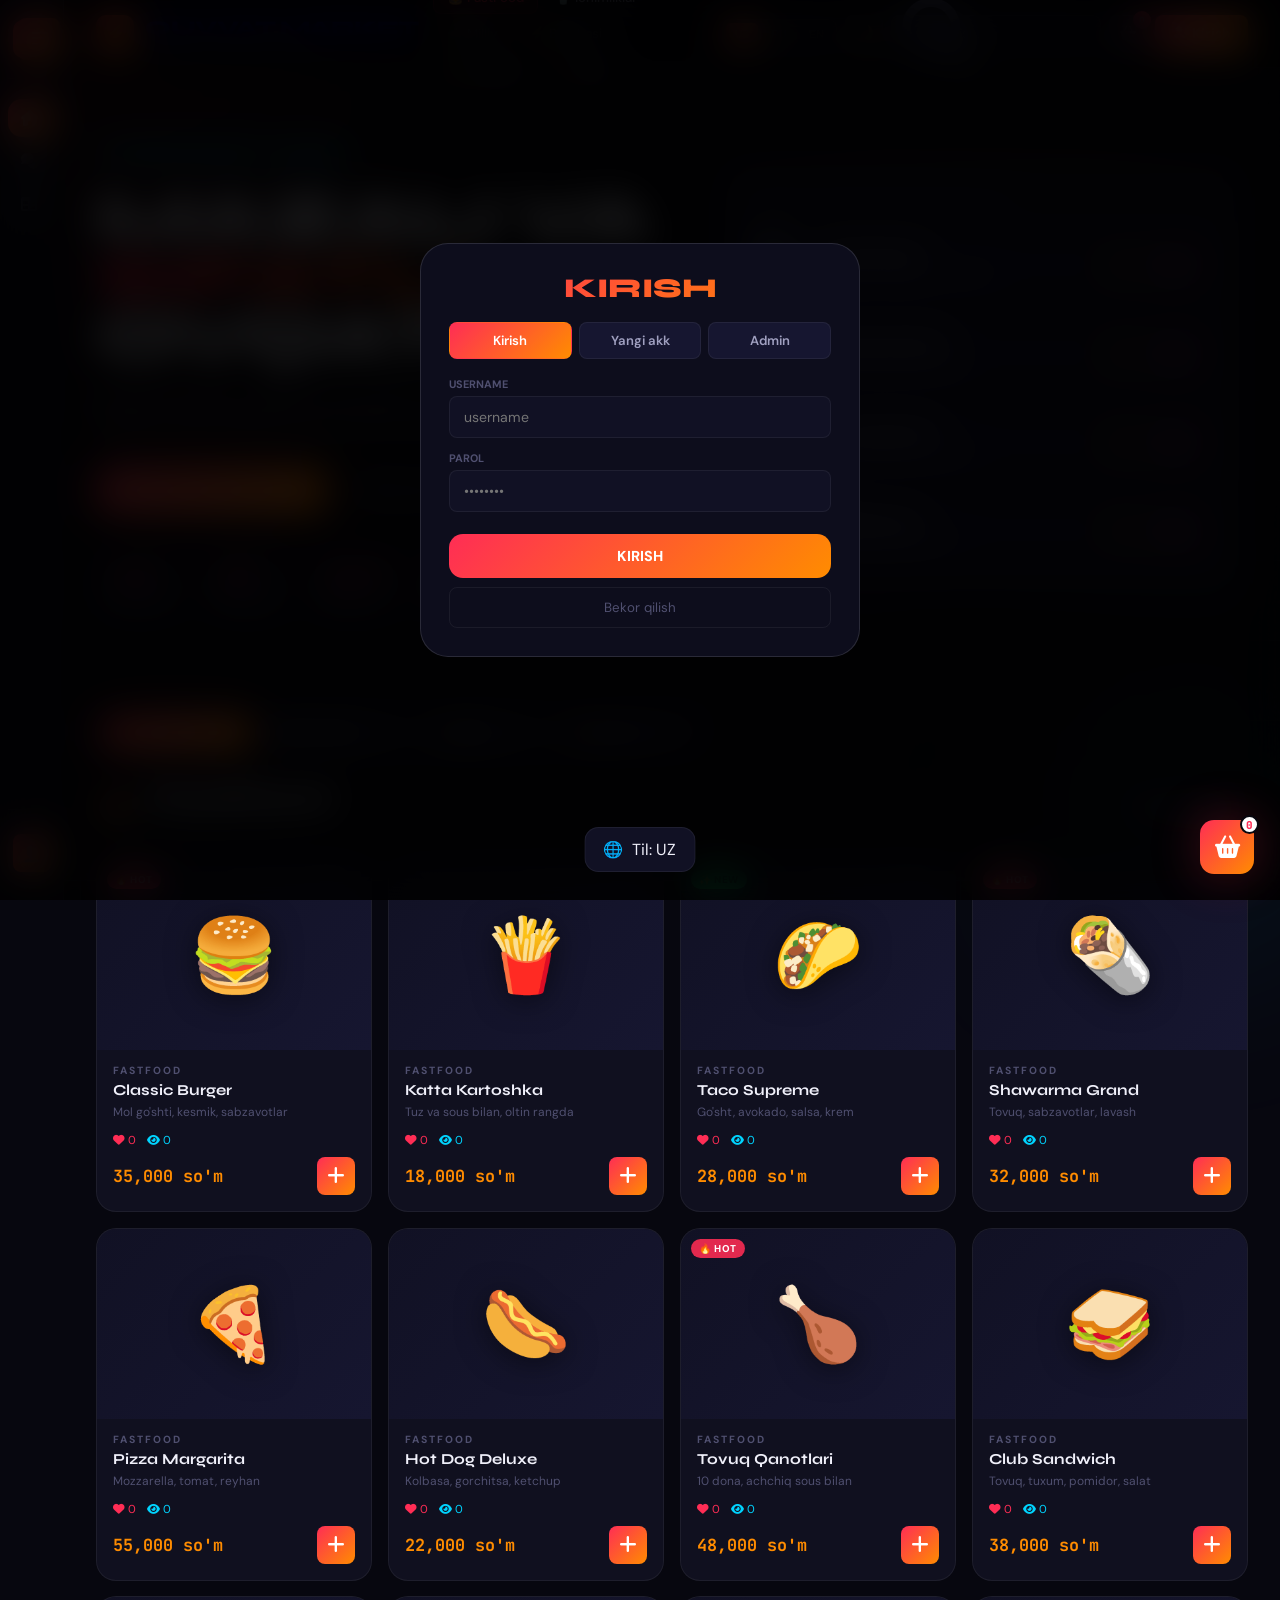
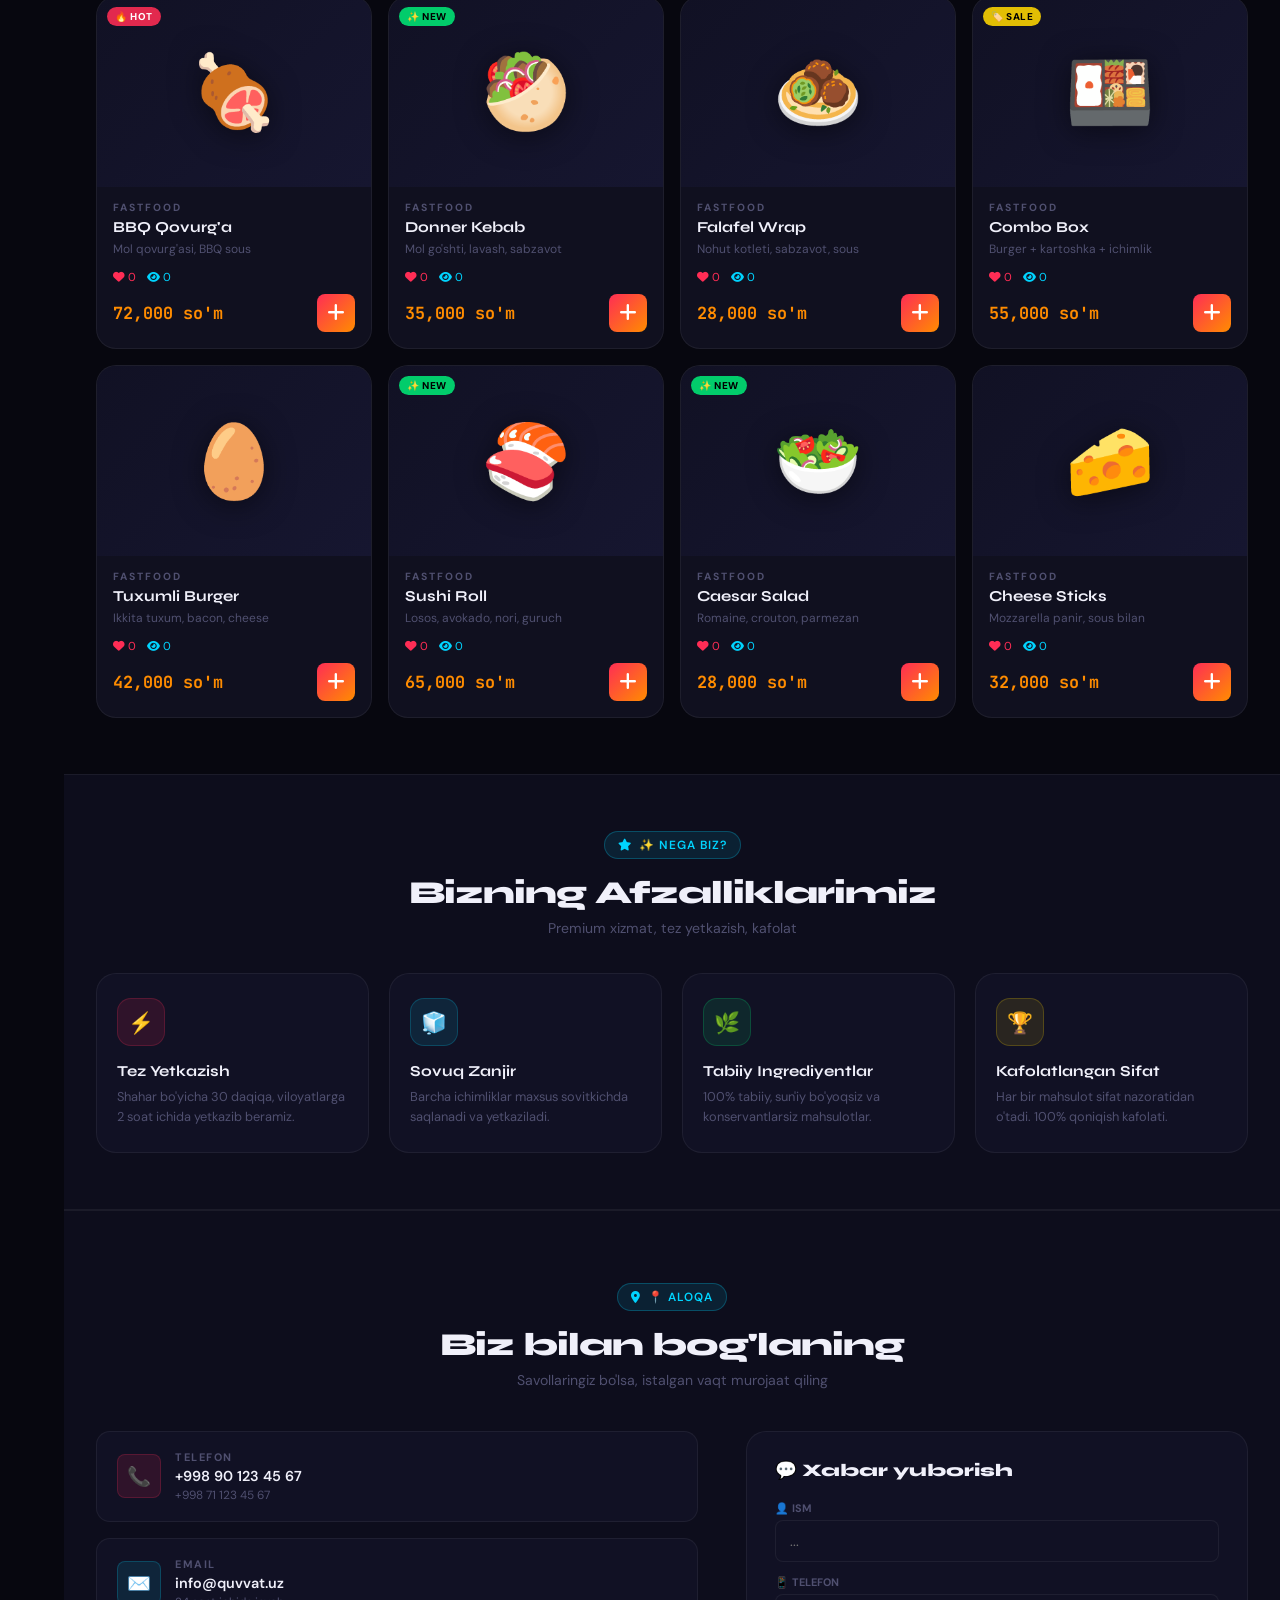
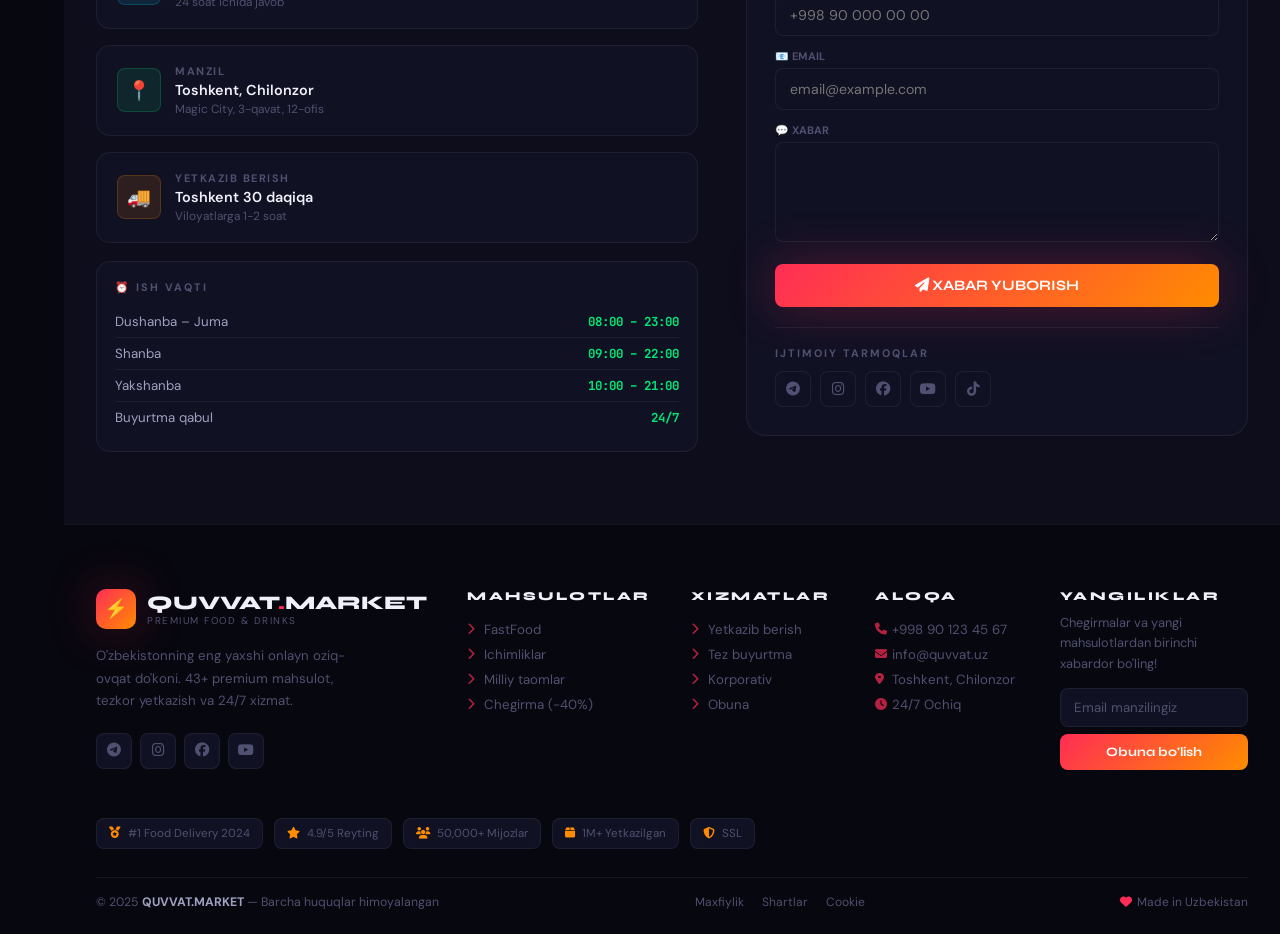
==== commit b6e423fd: "QuvvatMarket" ====
--- a/index.html
+++ b/index.html
@@ -1,1102 +1,1625 @@
 <!DOCTYPE html>
-<html lang="uz">
+<html lang="uz" data-theme="dark">
 
 <head>
     <meta charset="UTF-8">
     <meta name="viewport" content="width=device-width, initial-scale=1.0">
-    <title>QUVVAT MARKET — Ichimliklar & FastFood</title>
-    <meta name="description" content="Premium ichimliklar va fastfood mahsulotlari. Tez yetkazib berish, 24/7 xizmat.">
+    <title>QUVVAT.MARKET — Premium Food & Drinks</title>
     <link rel="preconnect" href="https://fonts.googleapis.com">
     <link
-        href="https://fonts.googleapis.com/css2?family=Syne:wght@400;600;700;800&family=DM+Sans:wght@300;400;500;600;700&family=JetBrains+Mono:wght@400;700&display=swap"
+        href="https://fonts.googleapis.com/css2?family=Syne:wght@400;600;700;800&family=DM+Sans:ital,wght@0,300;0,400;0,500;0,600;0,700;1,400&family=JetBrains+Mono:wght@400;700&display=swap"
         rel="stylesheet">
     <link rel="stylesheet" href="https://cdnjs.cloudflare.com/ajax/libs/font-awesome/6.5.1/css/all.min.css">
     <style>
-        /* ===== VARIABLES ===== */
+        /* ===== THEME VARIABLES ===== */
         :root {
-            --bg-base: #080810;
-            --bg-1: #0d0d1a;
-            --bg-2: #111120;
-            --bg-3: #171728;
-            --bg-card: #13131f;
-            --bg-hover: #1c1c2e;
-
+            --bg: #07070f;
+            --bg1: #0d0d1c;
+            --bg2: #111124;
+            --bg3: #161630;
+            --bgc: #10101f;
+            --bgh: #1a1a35;
             --red: #ff2d55;
-            --red-dim: rgba(255, 45, 85, 0.12);
+            --rdim: rgba(255, 45, 85, .13);
             --orange: #ff8c00;
-            --orange-dim: rgba(255, 140, 0, 0.12);
+            --odim: rgba(255, 140, 0, .12);
             --cyan: #00d4ff;
-            --cyan-dim: rgba(0, 212, 255, 0.1);
+            --cdim: rgba(0, 212, 255, .1);
             --green: #00e676;
-            --green-dim: rgba(0, 230, 118, 0.1);
+            --gdim: rgba(0, 230, 118, .1);
             --yellow: #ffd600;
-
-            --text-1: #f0f0fa;
-            --text-2: #a0a0c0;
-            --text-3: #606080;
-            --border: rgba(255, 255, 255, 0.06);
-            --border-strong: rgba(255, 255, 255, 0.12);
-
-            --glow-red: 0 0 40px rgba(255, 45, 85, 0.25);
-            --glow-cyan: 0 0 40px rgba(0, 212, 255, 0.2);
-            --glow-orange: 0 0 40px rgba(255, 140, 0, 0.2);
-
-            --r-sm: 8px;
-            --r-md: 14px;
-            --r-lg: 20px;
-            --r-xl: 28px;
-            --r-full: 9999px;
-
-            --ease: cubic-bezier(0.25, 0.46, 0.45, 0.94);
-            --spring: cubic-bezier(0.34, 1.56, 0.64, 1);
-        }
-
-        /* ===== RESET ===== */
-        *,
-        *::before,
-        *::after {
+            --purple: #a855f7;
+            --t1: #f0f0fa;
+            --t2: #a0a0c0;
+            --t3: #505070;
+            --b: rgba(255, 255, 255, .06);
+            --bs: rgba(255, 255, 255, .12);
+            --gr: 0 0 50px rgba(255, 45, 85, .28);
+            --gc: 0 0 40px rgba(0, 212, 255, .2);
+            --rm: 8px;
+            --rmd: 14px;
+            --rl: 20px;
+            --rxl: 28px;
+            --rr: 9999px;
+            --ease: cubic-bezier(.25, .46, .45, .94);
+            --spring: cubic-bezier(.34, 1.56, .64, 1);
+            --sw: 280px;
+            --hdr-bg: rgba(7, 7, 15, .96);
+            --shadow: 0 20px 60px rgba(0, 0, 0, .7);
+        }
+
+        [data-theme="light"] {
+            --bg: #f0f0f8;
+            --bg1: #e8e8f4;
+            --bg2: #dcdcee;
+            --bg3: #d0d0e4;
+            --bgc: #e4e4f0;
+            --bgh: #c8c8dc;
+            --t1: #0a0a1a;
+            --t2: #2a2a4a;
+            --t3: #6a6a8a;
+            --b: rgba(0, 0, 0, .08);
+            --bs: rgba(0, 0, 0, .15);
+            --hdr-bg: rgba(240, 240, 248, .97);
+            --shadow: 0 20px 60px rgba(0, 0, 0, .15);
+        }
+
+        * {
             margin: 0;
             padding: 0;
-            box-sizing: border-box;
+            box-sizing: border-box
         }
 
         html {
-            scroll-behavior: smooth;
+            scroll-behavior: smooth
         }
 
         body {
             font-family: 'DM Sans', sans-serif;
-            background: var(--bg-base);
-            color: var(--text-1);
+            background: var(--bg);
+            color: var(--t1);
             min-height: 100vh;
             overflow-x: hidden;
-            cursor: default;
-        }
-
-        /* NOISE OVERLAY */
+            transition: background .3s, color .3s;
+        }
+
         body::before {
             content: '';
             position: fixed;
             inset: 0;
             z-index: 0;
-            background-image: url("data:image/svg+xml,%3Csvg viewBox='0 0 256 256' xmlns='http://www.w3.org/2000/svg'%3E%3Cfilter id='noise'%3E%3CfeTurbulence type='fractalNoise' baseFrequency='0.9' numOctaves='4' stitchTiles='stitch'/%3E%3C/filter%3E%3Crect width='100%25' height='100%25' filter='url(%23noise)' opacity='0.03'/%3E%3C/svg%3E");
+            background-image: url("data:image/svg+xml,%3Csvg viewBox='0 0 256 256' xmlns='http://www.w3.org/2000/svg'%3E%3Cfilter id='n'%3E%3CfeTurbulence type='fractalNoise' baseFrequency='0.9' numOctaves='4' stitchTiles='stitch'/%3E%3C/filter%3E%3Crect width='100%25' height='100%25' filter='url(%23n)' opacity='0.025'/%3E%3C/svg%3E");
             pointer-events: none;
         }
 
-        /* GRID BG */
         body::after {
             content: '';
             position: fixed;
             inset: 0;
             z-index: 0;
-            background-image:
-                linear-gradient(var(--border) 1px, transparent 1px),
-                linear-gradient(90deg, var(--border) 1px, transparent 1px);
+            background-image: linear-gradient(var(--b) 1px, transparent 1px), linear-gradient(90deg, var(--b) 1px, transparent 1px);
             background-size: 80px 80px;
-            pointer-events: none !important;
-            user-select: none;
-        }
-
-        .relative {
-            position: relative;
-            z-index: 1;
-        }
-
-        /* ensure all interactive elements are above overlays */
-        header,
-        .tabs-wrap,
-        .section,
-        .features-section,
-        .contact-section,
-        footer {
-            position: relative;
-            z-index: 1;
-        }
-
-        button,
-        a,
-        input,
-        select,
-        textarea {
-            position: relative;
-            z-index: 2;
-        }
-
-        /* ===== SCROLLBAR ===== */
-        ::-webkit-scrollbar {
-            width: 5px;
-        }
-
-        ::-webkit-scrollbar-track {
-            background: var(--bg-1);
-        }
-
-        ::-webkit-scrollbar-thumb {
-            background: var(--red);
-            border-radius: 99px;
-        }
-
-        /* ===== HEADER ===== */
-        .header {
-            position: sticky;
-            top: 0;
-            z-index: 900;
-            background: rgba(8, 8, 16, 0.88);
-            backdrop-filter: blur(24px);
-            border-bottom: 1px solid var(--border);
-            height: 72px;
-            display: flex;
-            align-items: center;
-        }
-
-        .header-inner {
-            max-width: 1440px;
-            margin: 0 auto;
-            padding: 0 40px;
-            width: 100%;
-            display: flex;
-            align-items: center;
-            justify-content: space-between;
-            gap: 24px;
-        }
-
-        /* LOGO */
-        .logo {
-            display: flex;
-            align-items: center;
-            gap: 12px;
-            text-decoration: none;
-            flex-shrink: 0;
-        }
-
-        .logo-mark {
-            width: 40px;
-            height: 40px;
-            background: linear-gradient(135deg, var(--red), var(--orange));
-            border-radius: 10px;
-            display: flex;
-            align-items: center;
-            justify-content: center;
-            font-size: 1.2rem;
-            box-shadow: var(--glow-red);
-            animation: logo-pulse 3s ease-in-out infinite;
-        }
-
-        @keyframes logo-pulse {
+            pointer-events: none;
+        }
+
+        /* ORBS */
+        .orb {
+            position: fixed;
+            border-radius: 50%;
+            filter: blur(90px);
+            pointer-events: none;
+            z-index: 0
+        }
+
+        .orb1 {
+            width: 500px;
+            height: 500px;
+            background: rgba(255, 45, 85, .07);
+            top: -150px;
+            left: -150px;
+            animation: orbmove 12s ease-in-out infinite
+        }
+
+        .orb2 {
+            width: 350px;
+            height: 350px;
+            background: rgba(0, 212, 255, .055);
+            bottom: -80px;
+            right: -80px;
+            animation: orbmove 15s ease-in-out infinite reverse
+        }
+
+        .orb3 {
+            width: 250px;
+            height: 250px;
+            background: rgba(168, 85, 247, .04);
+            top: 50%;
+            left: 50%;
+            animation: orbmove 20s ease-in-out infinite 3s
+        }
+
+        @keyframes orbmove {
 
             0%,
             100% {
-                box-shadow: 0 0 20px rgba(255, 45, 85, 0.3);
-            }
-
-            50% {
-                box-shadow: 0 0 40px rgba(255, 45, 85, 0.6);
-            }
-        }
-
-        .logo-name {
+                transform: translate(0, 0)
+            }
+
+            33% {
+                transform: translate(30px, -20px)
+            }
+
+            66% {
+                transform: translate(-20px, 30px)
+            }
+        }
+
+        /* INTRO */
+        #intro {
+            position: fixed;
+            inset: 0;
+            z-index: 9999;
+            background: #07070f;
+            display: flex;
+            flex-direction: column;
+            align-items: center;
+            justify-content: center
+        }
+
+        .il {
             font-family: 'Syne', sans-serif;
-            font-size: 1.35rem;
+            font-size: clamp(2.5rem, 6vw, 5rem);
             font-weight: 800;
-            letter-spacing: -0.5px;
-            color: var(--text-1);
-        }
-
-        .logo-name em {
+            letter-spacing: -2px;
+            opacity: 0;
+            transform: translateY(30px);
+            transition: all .8s var(--spring)
+        }
+
+        .il em {
             font-style: normal;
             background: linear-gradient(90deg, var(--red), var(--orange));
             -webkit-background-clip: text;
-            -webkit-text-fill-color: transparent;
-        }
-
-        .logo-sub {
-            font-size: 0.68rem;
-            color: var(--text-3);
-            letter-spacing: 1.5px;
+            -webkit-text-fill-color: transparent
+        }
+
+        .is {
+            font-size: clamp(.7rem, 2vw, .9rem);
+            letter-spacing: 5px;
             text-transform: uppercase;
-        }
-
-        /* NAV */
-        .nav {
+            color: var(--t3);
+            opacity: 0;
+            margin-top: 10px;
+            transition: all .6s ease .3s
+        }
+
+        .ib {
+            width: 220px;
+            height: 2px;
+            background: var(--bg3);
+            border-radius: 99px;
+            margin-top: 36px;
+            overflow: hidden;
+            opacity: 0;
+            transition: opacity .4s .4s
+        }
+
+        .ibf {
+            height: 100%;
+            width: 0;
+            background: linear-gradient(90deg, var(--red), var(--orange));
+            border-radius: 99px;
+            transition: width .05s linear
+        }
+
+        .intro-show .il,
+        .intro-show .is,
+        .intro-show .ib {
+            opacity: 1;
+            transform: translateY(0)
+        }
+
+        /* SIDEBAR - collapsed/expanded */
+        .sidebar {
+            position: fixed;
+            left: 0;
+            top: 0;
+            width: var(--sw);
+            height: 100vh;
+            background: var(--bg1);
+            border-right: 1px solid var(--b);
+            z-index: 100;
+            padding: 20px 14px;
+            display: flex;
+            flex-direction: column;
+            transition: transform .35s var(--ease), width .35s var(--ease);
+            overflow-y: auto;
+            overflow-x: hidden;
+        }
+
+        .sidebar.collapsed {
+            width: 64px;
+            padding: 20px 8px;
+        }
+
+        .sidebar.closed {
+            transform: translateX(-100%);
+        }
+
+        .sb-toggle {
+            position: fixed;
+            left: 18px;
+            top: 18px;
+            z-index: 101;
+            width: 42px;
+            height: 42px;
+            background: linear-gradient(135deg, var(--red), var(--orange));
+            border: none;
+            border-radius: var(--rm);
+            color: #fff;
+            font-size: 1.1rem;
+            cursor: pointer;
             display: flex;
             align-items: center;
-            gap: 4px;
-        }
-
-        .nav-link {
-            padding: 8px 16px;
-            border-radius: var(--r-sm);
-            color: var(--text-2);
-            font-size: 0.875rem;
+            justify-content: center;
+            box-shadow: var(--gr);
+            transition: transform .3s, left .35s var(--ease);
+        }
+
+        .sidebar.collapsed~* .sb-toggle,
+        .sb-toggle.shifted {
+            left: 76px;
+        }
+
+        .sb-toggle:hover {
+            transform: scale(1.08)
+        }
+
+        .sb-logo {
+            display: flex;
+            align-items: center;
+            gap: 12px;
+            padding: 0 10px 20px;
+            border-bottom: 1px solid var(--b);
+            margin-bottom: 20px;
+            overflow: hidden;
+            white-space: nowrap;
+        }
+
+        .sidebar.collapsed .sb-logo {
+            padding: 0 0 20px;
+            justify-content: center
+        }
+
+        .sidebar.collapsed .sb-logo .ln {
+            display: none
+        }
+
+        .sb-logo .lm {
+            width: 38px;
+            height: 38px;
+            background: linear-gradient(135deg, var(--red), var(--orange));
+            border-radius: 10px;
+            display: flex;
+            align-items: center;
+            justify-content: center;
+            font-size: 1.1rem;
+            box-shadow: var(--gr);
+            flex-shrink: 0
+        }
+
+        .sb-logo .ln {
+            font-family: 'Syne', sans-serif;
+            font-size: 1rem;
+            font-weight: 800
+        }
+
+        .sb-logo .ln em {
+            font-style: normal;
+            background: linear-gradient(90deg, var(--red), var(--orange));
+            -webkit-background-clip: text;
+            -webkit-text-fill-color: transparent
+        }
+
+        .sb-nav {
+            flex: 1;
+            display: flex;
+            flex-direction: column;
+            gap: 5px
+        }
+
+        .si {
+            display: flex;
+            align-items: center;
+            gap: 11px;
+            padding: 11px 14px;
+            border-radius: var(--rmd);
+            color: var(--t2);
+            cursor: pointer;
+            transition: all .2s;
+            font-size: .88rem;
+            font-weight: 500;
+            border: none;
+            background: none;
+            width: 100%;
+            font-family: 'DM Sans', sans-serif;
+            text-align: left;
+            white-space: nowrap;
+            overflow: hidden;
+        }
+
+        .sidebar.collapsed .si {
+            padding: 11px;
+            justify-content: center;
+            gap: 0
+        }
+
+        .sidebar.collapsed .si-label {
+            display: none
+        }
+
+        .si:hover {
+            background: var(--bg2);
+            color: var(--t1)
+        }
+
+        .si.active {
+            background: linear-gradient(135deg, var(--red), var(--orange));
+            color: #fff;
+            box-shadow: var(--gr)
+        }
+
+        .si i {
+            width: 22px;
+            font-size: 1rem;
+            flex-shrink: 0
+        }
+
+        .sb-foot {
+            padding-top: 16px;
+            border-top: 1px solid var(--b);
+            margin-top: auto
+        }
+
+        .sb-user {
+            display: flex;
+            align-items: center;
+            gap: 11px;
+            padding: 11px;
+            background: var(--bg2);
+            border-radius: var(--rmd);
+            overflow: hidden
+        }
+
+        .sidebar.collapsed .sb-user {
+            justify-content: center;
+            padding: 8px
+        }
+
+        .sidebar.collapsed .sb-user-info {
+            display: none
+        }
+
+        .sb-av {
+            width: 38px;
+            height: 38px;
+            background: linear-gradient(135deg, var(--red), var(--orange));
+            border-radius: var(--rm);
+            display: flex;
+            align-items: center;
+            justify-content: center;
+            font-size: 1rem;
+            font-weight: 700;
+            flex-shrink: 0
+        }
+
+        .sb-nm {
+            font-size: .83rem;
+            font-weight: 600;
+            white-space: nowrap;
+            overflow: hidden;
+            text-overflow: ellipsis
+        }
+
+        .sb-rl {
+            font-size: .68rem;
+            color: var(--t3)
+        }
+
+        /* MAIN */
+        .main {
+            margin-left: var(--sw);
+            min-height: 100vh;
+            transition: margin-left .35s var(--ease);
+            position: relative;
+            z-index: 1
+        }
+
+        .main.collapsed-margin {
+            margin-left: 64px
+        }
+
+        .main.fw {
+            margin-left: 0
+        }
+
+        /* HEADER */
+        .hdr {
+            position: sticky;
+            top: 0;
+            z-index: 90;
+            background: var(--hdr-bg);
+            backdrop-filter: blur(28px);
+            border-bottom: 1px solid var(--b);
+            height: 68px;
+            display: flex;
+            align-items: center;
+            transition: background .3s
+        }
+
+        .hdr-inner {
+            max-width: 1440px;
+            margin: 0 auto;
+            padding: 0 32px;
+            width: 100%;
+            display: flex;
+            align-items: center;
+            gap: 14px
+        }
+
+        .logo {
+            display: flex;
+            align-items: center;
+            gap: 11px;
+            text-decoration: none;
+            flex-shrink: 0
+        }
+
+        .lm {
+            width: 38px;
+            height: 38px;
+            background: linear-gradient(135deg, var(--red), var(--orange));
+            border-radius: 10px;
+            display: flex;
+            align-items: center;
+            justify-content: center;
+            font-size: 1.1rem;
+            box-shadow: var(--gr);
+            animation: lp 3s ease-in-out infinite
+        }
+
+        @keyframes lp {
+
+            0%,
+            100% {
+                box-shadow: 0 0 20px rgba(255, 45, 85, .3)
+            }
+
+            50% {
+                box-shadow: 0 0 45px rgba(255, 45, 85, .7)
+            }
+        }
+
+        .ln {
+            font-family: 'Syne', sans-serif;
+            font-size: 1.2rem;
+            font-weight: 800;
+            letter-spacing: -.5px
+        }
+
+        .ln em {
+            font-style: normal;
+            background: linear-gradient(90deg, var(--red), var(--orange));
+            -webkit-background-clip: text;
+            -webkit-text-fill-color: transparent
+        }
+
+        .ls {
+            font-size: .62rem;
+            color: var(--t3);
+            letter-spacing: 2px;
+            text-transform: uppercase
+        }
+
+        .hnav {
+            display: flex;
+            align-items: center;
+            gap: 3px;
+            flex-wrap: wrap;
+            margin-left: auto
+        }
+
+        .nl {
+            padding: 7px 13px;
+            border-radius: var(--rm);
+            color: var(--t2);
+            font-size: .83rem;
             font-weight: 500;
             text-decoration: none;
-            transition: all 0.2s var(--ease);
+            transition: all .2s;
             border: 1px solid transparent;
             white-space: nowrap;
-        }
-
-        .nav-link:hover {
-            color: var(--text-1);
-            background: var(--bg-3);
-        }
-
-        .nav-link.active {
+            cursor: pointer;
+            background: none;
+            font-family: 'DM Sans', sans-serif
+        }
+
+        .nl:hover {
+            color: var(--t1);
+            background: var(--bg3)
+        }
+
+        .nl.active {
             color: var(--red);
-            background: var(--red-dim);
-            border-color: rgba(255, 45, 85, 0.2);
-        }
-
-        /* HEADER ACTIONS */
-        .header-actions {
+            background: var(--rdim);
+            border-color: rgba(255, 45, 85, .22)
+        }
+
+        .hact {
             display: flex;
             align-items: center;
-            gap: 10px;
-            flex-shrink: 0;
-        }
-
-        .icon-btn {
-            width: 40px;
-            height: 40px;
-            background: var(--bg-2);
-            border: 1px solid var(--border);
-            border-radius: var(--r-sm);
-            color: var(--text-2);
+            gap: 8px;
+            flex-shrink: 0
+        }
+
+        .ibtn {
+            width: 38px;
+            height: 38px;
+            background: var(--bg2);
+            border: 1px solid var(--b);
+            border-radius: var(--rm);
+            color: var(--t2);
             cursor: pointer;
-            font-size: 0.95rem;
             display: flex;
             align-items: center;
             justify-content: center;
-            transition: all 0.2s var(--ease);
+            transition: all .2s;
             position: relative;
-        }
-
-        .icon-btn:hover {
-            background: var(--bg-3);
-            border-color: var(--border-strong);
-            color: var(--text-1);
-        }
-
-        .icon-btn .badge {
+            font-size: .9rem
+        }
+
+        .ibtn:hover {
+            background: var(--bg3);
+            color: var(--t1)
+        }
+
+        .ibtn .bge {
             position: absolute;
             top: -5px;
             right: -5px;
             min-width: 18px;
             height: 18px;
             background: var(--red);
-            border: 2px solid var(--bg-base);
-            border-radius: var(--r-full);
-            font-size: 0.65rem;
+            border-radius: var(--rr);
+            font-size: .62rem;
             font-weight: 700;
             display: flex;
             align-items: center;
             justify-content: center;
-            padding: 0 3px;
-            font-family: 'JetBrains Mono', monospace;
-        }
-
-        .cta-btn {
-            padding: 0 20px;
-            height: 40px;
+            padding: 0 3px
+        }
+
+        .lang-sw {
+            display: flex;
+            gap: 4px;
+            background: var(--bg2);
+            border: 1px solid var(--b);
+            border-radius: var(--rm);
+            padding: 3px
+        }
+
+        .lb {
+            padding: 5px 9px;
+            border-radius: 5px;
+            border: none;
+            background: transparent;
+            color: var(--t3);
+            font-size: .68rem;
+            font-weight: 700;
+            cursor: pointer;
+            transition: all .2s
+        }
+
+        .lb.active {
+            background: linear-gradient(135deg, var(--red), var(--orange));
+            color: #fff
+        }
+
+        /* THEME TOGGLE */
+        .theme-btn {
+            width: 38px;
+            height: 38px;
+            background: var(--bg2);
+            border: 1px solid var(--b);
+            border-radius: var(--rm);
+            color: var(--t2);
+            cursor: pointer;
+            display: flex;
+            align-items: center;
+            justify-content: center;
+            transition: all .2s;
+            font-size: 1rem
+        }
+
+        .theme-btn:hover {
+            background: var(--bg3);
+            color: var(--t1)
+        }
+
+        .ctabtn {
+            padding: 0 18px;
+            height: 38px;
             background: linear-gradient(135deg, var(--red), var(--orange));
             border: none;
-            border-radius: var(--r-sm);
+            border-radius: var(--rm);
             color: #fff;
-            font-family: 'Syne', sans-serif;
-            font-size: 0.875rem;
             font-weight: 700;
-            letter-spacing: 0.5px;
             cursor: pointer;
-            transition: all 0.25s var(--ease);
             display: flex;
             align-items: center;
-            gap: 8px;
-            box-shadow: var(--glow-red);
-        }
-
-        .cta-btn:hover {
+            gap: 7px;
+            font-size: .85rem;
+            font-family: 'DM Sans', sans-serif;
+            transition: all .3s
+        }
+
+        .ctabtn:hover {
             transform: translateY(-2px);
-            box-shadow: 0 8px 30px rgba(255, 45, 85, 0.5);
-        }
-
-        /* ===== HERO ===== */
+            box-shadow: 0 8px 25px rgba(255, 45, 85, .45)
+        }
+
+        .umw {
+            position: relative
+        }
+
+        .uav {
+            width: 38px;
+            height: 38px;
+            background: linear-gradient(135deg, var(--red), var(--orange));
+            border-radius: var(--rm);
+            display: flex;
+            align-items: center;
+            justify-content: center;
+            cursor: pointer;
+            border: none;
+            font-size: .95rem
+        }
+
+        .udrop {
+            position: absolute;
+            top: calc(100% + 8px);
+            right: 0;
+            background: var(--bg1);
+            border: 1px solid var(--bs);
+            border-radius: var(--rmd);
+            min-width: 220px;
+            padding: 7px;
+            z-index: 200;
+            display: none;
+            box-shadow: var(--shadow)
+        }
+
+        .udrop.open {
+            display: block
+        }
+
+        .udh {
+            padding: 11px;
+            border-bottom: 1px solid var(--b);
+            margin-bottom: 6px
+        }
+
+        .udn {
+            font-weight: 700;
+            font-size: .9rem
+        }
+
+        .ude {
+            font-size: .7rem;
+            color: var(--t3)
+        }
+
+        .udi {
+            display: flex;
+            align-items: center;
+            gap: 9px;
+            padding: 9px 11px;
+            border-radius: var(--rm);
+            cursor: pointer;
+            font-size: .83rem;
+            width: 100%;
+            background: none;
+            border: none;
+            color: var(--t2);
+            font-family: 'DM Sans', sans-serif;
+            transition: all .2s
+        }
+
+        .udi:hover {
+            background: var(--bg2);
+            color: var(--t1)
+        }
+
+        .udi.danger {
+            color: var(--red)
+        }
+
+        /* SEARCH */
+        .swp {
+            position: relative;
+            flex: 1;
+            max-width: 300px
+        }
+
+        .sinput {
+            width: 100%;
+            padding: 9px 14px 9px 38px;
+            background: var(--bg2);
+            border: 1px solid var(--b);
+            border-radius: var(--rm);
+            color: var(--t1);
+            font-family: 'DM Sans', sans-serif;
+            font-size: .83rem;
+            outline: none;
+            transition: all .25s
+        }
+
+        .sinput:focus {
+            border-color: var(--red);
+            box-shadow: 0 0 0 3px rgba(255, 45, 85, .1)
+        }
+
+        .sinput::placeholder {
+            color: var(--t3)
+        }
+
+        .sico {
+            position: absolute;
+            left: 11px;
+            top: 50%;
+            transform: translateY(-50%);
+            color: var(--t3);
+            font-size: .82rem;
+            pointer-events: none
+        }
+
+        .sres {
+            position: absolute;
+            top: calc(100% + 6px);
+            left: 0;
+            right: 0;
+            background: var(--bg1);
+            border: 1px solid var(--bs);
+            border-radius: var(--rmd);
+            z-index: 200;
+            display: none;
+            box-shadow: var(--shadow);
+            overflow: hidden
+        }
+
+        .sres.open {
+            display: block
+        }
+
+        .sri {
+            display: flex;
+            align-items: center;
+            gap: 11px;
+            padding: 11px 14px;
+            cursor: pointer;
+            transition: background .15s;
+            border-bottom: 1px solid var(--b)
+        }
+
+        .sri:last-child {
+            border-bottom: none
+        }
+
+        .sri:hover {
+            background: var(--bg2)
+        }
+
+        .sri-em {
+            font-size: 1.3rem;
+            flex-shrink: 0
+        }
+
+        .sri-nm {
+            font-weight: 600;
+            font-size: .86rem
+        }
+
+        .sri-pr {
+            font-family: 'JetBrains Mono', monospace;
+            font-size: .78rem;
+            color: var(--orange);
+            margin-left: auto
+        }
+
+        /* PANELS */
+        .panel {
+            display: none;
+            padding: 28px;
+            animation: fadein .3s var(--ease)
+        }
+
+        .panel.active {
+            display: block
+        }
+
+        @keyframes fadein {
+            from {
+                opacity: 0;
+                transform: translateY(12px)
+            }
+
+            to {
+                opacity: 1;
+                transform: translateY(0)
+            }
+        }
+
+        .msc {
+            display: block
+        }
+
+        .msc.hide {
+            display: none
+        }
+
+        /* HERO */
         .hero {
             position: relative;
             z-index: 1;
-            padding: 80px 40px 64px;
             max-width: 1440px;
             margin: 0 auto;
+            padding: 72px 32px 56px;
             display: grid;
             grid-template-columns: 1fr 1fr;
-            gap: 60px;
-            align-items: center;
-        }
-
-        .hero-left {}
-
-        .hero-pill {
+            gap: 56px;
+            align-items: center
+        }
+
+        .hpill {
             display: inline-flex;
             align-items: center;
-            gap: 8px;
-            background: var(--cyan-dim);
-            border: 1px solid rgba(0, 212, 255, 0.25);
+            gap: 7px;
+            background: var(--cdim);
+            border: 1px solid rgba(0, 212, 255, .25);
             color: var(--cyan);
-            padding: 6px 14px;
-            border-radius: var(--r-full);
-            font-size: 0.78rem;
+            padding: 5px 13px;
+            border-radius: var(--rr);
+            font-size: .74rem;
             font-weight: 600;
             letter-spacing: 1px;
             text-transform: uppercase;
-            margin-bottom: 24px;
-            animation: border-flow 2.5s ease-in-out infinite;
-        }
-
-        @keyframes border-flow {
+            margin-bottom: 22px;
+            animation: pulsering 2.5s ease-in-out infinite
+        }
+
+        @keyframes pulsering {
 
             0%,
             100% {
-                box-shadow: 0 0 0 0 rgba(0, 212, 255, 0.2);
+                box-shadow: 0 0 0 0 rgba(0, 212, 255, .2)
             }
 
             50% {
-                box-shadow: 0 0 0 6px rgba(0, 212, 255, 0);
-            }
-        }
-
-        .hero-title {
+                box-shadow: 0 0 0 6px rgba(0, 212, 255, 0)
+            }
+        }
+
+        .htit {
             font-family: 'Syne', sans-serif;
             font-size: clamp(2.8rem, 5vw, 5rem);
             font-weight: 800;
-            line-height: 0.95;
+            line-height: .92;
             letter-spacing: -2px;
-            margin-bottom: 20px;
-        }
-
-        .hero-title .t1 {
-            color: var(--text-1);
-            display: block;
-        }
-
-        .hero-title .t2 {
+            margin-bottom: 18px
+        }
+
+        .htit .t1 {
+            color: var(--t1);
+            display: block
+        }
+
+        .htit .t2 {
             background: linear-gradient(90deg, var(--red) 0%, var(--orange) 50%, var(--yellow) 100%);
             -webkit-background-clip: text;
             -webkit-text-fill-color: transparent;
             background-size: 200%;
-            animation: grad-shift 4s linear infinite;
-            display: block;
-        }
-
-        @keyframes grad-shift {
+            animation: gshift 4s linear infinite;
+            display: block
+        }
+
+        @keyframes gshift {
             to {
-                background-position: 200% center;
-            }
-        }
-
-        .hero-desc {
-            color: var(--text-2);
-            font-size: 1rem;
-            line-height: 1.7;
-            margin-bottom: 32px;
-            max-width: 460px;
-        }
-
-        .hero-btns {
-            display: flex;
-            gap: 12px;
-            flex-wrap: wrap;
-        }
-
-        .btn-primary {
-            padding: 14px 28px;
+                background-position: 200% center
+            }
+        }
+
+        .hdes {
+            color: var(--t2);
+            font-size: .95rem;
+            line-height: 1.75;
+            margin-bottom: 28px;
+            max-width: 460px
+        }
+
+        .hbtns {
+            display: flex;
+            gap: 11px;
+            flex-wrap: wrap
+        }
+
+        .btnp {
+            padding: 13px 26px;
             background: linear-gradient(135deg, var(--red), var(--orange));
             border: none;
-            border-radius: var(--r-md);
+            border-radius: var(--rmd);
             color: #fff;
             font-family: 'Syne', sans-serif;
-            font-size: 0.95rem;
+            font-size: .92rem;
             font-weight: 700;
-            letter-spacing: 0.5px;
             cursor: pointer;
-            transition: all 0.3s var(--spring);
-            box-shadow: var(--glow-red);
+            transition: all .3s var(--spring);
+            box-shadow: var(--gr);
             display: flex;
             align-items: center;
-            gap: 10px;
-        }
-
-        .btn-primary:hover {
+            gap: 9px
+        }
+
+        .btnp:hover {
             transform: translateY(-3px) scale(1.02);
-            box-shadow: 0 16px 40px rgba(255, 45, 85, 0.5);
-        }
-
-        .btn-ghost {
-            padding: 14px 28px;
+            box-shadow: 0 18px 45px rgba(255, 45, 85, .55)
+        }
+
+        .btng {
+            padding: 13px 26px;
             background: transparent;
-            border: 1px solid var(--border-strong);
-            border-radius: var(--r-md);
-            color: var(--text-2);
-            font-size: 0.95rem;
+            border: 1px solid var(--bs);
+            border-radius: var(--rmd);
+            color: var(--t2);
+            font-size: .92rem;
             font-weight: 600;
             cursor: pointer;
-            transition: all 0.25s var(--ease);
+            transition: all .25s;
             display: flex;
             align-items: center;
-            gap: 10px;
-        }
-
-        .btn-ghost:hover {
-            border-color: var(--text-2);
-            color: var(--text-1);
-            background: var(--bg-2);
-        }
-
-        /* HERO STATS */
-        .hero-stats {
-            display: flex;
-            gap: 24px;
-            margin-top: 40px;
-            flex-wrap: wrap;
-        }
-
-        .stat {
+            gap: 9px;
+            font-family: 'DM Sans', sans-serif
+        }
+
+        .btng:hover {
+            border-color: var(--t2);
+            color: var(--t1);
+            background: var(--bg2)
+        }
+
+        .hstats {
+            display: flex;
+            gap: 16px;
+            margin-top: 36px;
+            flex-wrap: wrap
+        }
+
+        .hst {
             display: flex;
             flex-direction: column;
             gap: 2px;
-            padding: 16px 20px;
-            background: var(--bg-2);
-            border: 1px solid var(--border);
-            border-radius: var(--r-md);
-            min-width: 100px;
-            transition: all 0.25s;
-        }
-
-        .stat:hover {
+            padding: 14px 18px;
+            background: var(--bg2);
+            border: 1px solid var(--b);
+            border-radius: var(--rmd);
+            min-width: 90px;
+            transition: all .25s;
+            cursor: default
+        }
+
+        .hst:hover {
             border-color: var(--red);
-            background: var(--bg-3);
-        }
-
-        .stat-n {
+            background: var(--bg3)
+        }
+
+        .hst-n {
             font-family: 'JetBrains Mono', monospace;
-            font-size: 1.6rem;
+            font-size: 1.5rem;
             font-weight: 700;
             color: var(--red);
-            line-height: 1;
-        }
-
-        .stat-l {
-            font-size: 0.75rem;
-            color: var(--text-3);
-            font-weight: 500;
-            letter-spacing: 0.5px;
-        }
-
-        /* HERO RIGHT */
-        .hero-right {
+            line-height: 1
+        }
+
+        .hst-l {
+            font-size: .72rem;
+            color: var(--t3);
+            font-weight: 500
+        }
+
+        .hcard {
+            background: var(--bg2);
+            border: 1px solid var(--b);
+            border-radius: var(--rxl);
+            padding: 28px;
             position: relative;
-        }
-
-        .hero-card {
-            background: var(--bg-2);
-            border: 1px solid var(--border);
-            border-radius: var(--r-xl);
-            padding: 32px;
-            position: relative;
-            overflow: hidden;
-        }
-
-        .hero-card::before {
+            overflow: hidden
+        }
+
+        .hcard::before {
             content: '';
             position: absolute;
             top: 0;
             left: 0;
             right: 0;
             height: 1px;
-            background: linear-gradient(90deg, transparent, var(--red), var(--orange), transparent);
-        }
-
-        .hero-card-title {
+            background: linear-gradient(90deg, transparent, var(--red), var(--orange), transparent)
+        }
+
+        .hct {
             font-family: 'Syne', sans-serif;
-            font-size: 1rem;
+            font-size: .88rem;
             font-weight: 700;
-            color: var(--text-3);
+            color: var(--t3);
             letter-spacing: 2px;
             text-transform: uppercase;
-            margin-bottom: 20px;
-        }
-
-        .featured-list {
+            margin-bottom: 18px
+        }
+
+        .fil {
             display: flex;
             flex-direction: column;
+            gap: 11px
+        }
+
+        .fi-item {
+            display: flex;
+            align-items: center;
             gap: 14px;
-        }
-
-        .featured-item {
-            display: flex;
-            align-items: center;
-            gap: 16px;
-            padding: 14px 16px;
-            background: var(--bg-3);
-            border: 1px solid var(--border);
-            border-radius: var(--r-md);
-            transition: all 0.25s var(--ease);
-            cursor: pointer;
-        }
-
-        .featured-item:hover {
-            border-color: rgba(255, 45, 85, 0.3);
-            background: var(--bg-hover);
-            transform: translateX(4px);
-        }
-
-        .fi-emoji {
-            font-size: 2rem;
-            flex-shrink: 0;
-        }
-
-        .fi-info {
-            flex: 1;
-        }
-
-        .fi-name {
+            padding: 13px 15px;
+            background: var(--bg3);
+            border: 1px solid var(--b);
+            border-radius: var(--rmd);
+            transition: all .25s;
+            cursor: pointer
+        }
+
+        .fi-item:hover {
+            border-color: rgba(255, 45, 85, .3);
+            background: var(--bgh);
+            transform: translateX(4px)
+        }
+
+        .fi-em-wrap {
+            width: 50px;
+            height: 50px;
+            border-radius: 10px;
+            overflow: hidden;
+            flex-shrink: 0
+        }
+
+        .fi-em-wrap img {
+            width: 100%;
+            height: 100%;
+            object-fit: cover
+        }
+
+        .fi-inf {
+            flex: 1
+        }
+
+        .fi-nm {
             font-weight: 700;
-            font-size: 0.9rem;
-            margin-bottom: 2px;
-        }
-
-        .fi-desc {
-            font-size: 0.78rem;
-            color: var(--text-3);
-        }
-
-        .fi-price {
+            font-size: .88rem;
+            margin-bottom: 1px
+        }
+
+        .fi-ds {
+            font-size: .74rem;
+            color: var(--t3)
+        }
+
+        .fi-pr {
             font-family: 'JetBrains Mono', monospace;
-            font-size: 0.95rem;
+            font-size: .9rem;
             font-weight: 700;
             color: var(--orange);
-            white-space: nowrap;
-        }
-
-        .fi-badge {
-            font-size: 0.65rem;
+            white-space: nowrap
+        }
+
+        .fi-bd {
+            font-size: .62rem;
             font-weight: 700;
-            padding: 3px 8px;
-            border-radius: var(--r-full);
-            letter-spacing: 0.5px;
+            padding: 3px 7px;
+            border-radius: var(--rr);
+            letter-spacing: .5px;
             text-transform: uppercase;
-        }
-
-        .fi-badge.hot {
-            background: var(--red-dim);
+            background: var(--rdim);
             color: var(--red);
-            border: 1px solid rgba(255, 45, 85, 0.2);
-        }
-
-        .fi-badge.new {
-            background: var(--green-dim);
-            color: var(--green);
-            border: 1px solid rgba(0, 230, 118, 0.2);
-        }
-
-        /* GLOW ORBS */
-        .orb {
-            position: absolute;
-            border-radius: 50%;
-            filter: blur(80px);
-            pointer-events: none;
-            z-index: 0;
-        }
-
-        .orb-red {
-            width: 400px;
-            height: 400px;
-            background: rgba(255, 45, 85, 0.08);
-            top: -100px;
-            left: -100px;
-        }
-
-        .orb-blue {
-            width: 300px;
-            height: 300px;
-            background: rgba(0, 212, 255, 0.06);
-            bottom: -50px;
-            right: -50px;
-        }
-
-        /* ===== SECTION ===== */
+            border: 1px solid rgba(255, 45, 85, .2)
+        }
+
+        /* TABS */
+        .tabs-wrap {
+            position: relative;
+            z-index: 1;
+            max-width: 1440px;
+            margin: 0 auto;
+            padding: 32px 32px 0
+        }
+
+        .tabs {
+            display: flex;
+            gap: 7px;
+            background: var(--bg2);
+            border: 1px solid var(--b);
+            border-radius: var(--rmd);
+            padding: 5px;
+            width: fit-content;
+            flex-wrap: wrap
+        }
+
+        .tab {
+            padding: 9px 20px;
+            border-radius: var(--rm);
+            border: none;
+            background: transparent;
+            color: var(--t2);
+            font-family: 'DM Sans', sans-serif;
+            font-size: .84rem;
+            font-weight: 600;
+            cursor: pointer;
+            transition: all .25s var(--ease);
+            display: flex;
+            align-items: center;
+            gap: 7px;
+            white-space: nowrap
+        }
+
+        .tab:hover {
+            color: var(--t1);
+            background: var(--bg3)
+        }
+
+        .tab.active {
+            background: linear-gradient(135deg, var(--red), var(--orange));
+            color: #fff;
+            box-shadow: var(--gr)
+        }
+
+        .tab .cnt {
+            background: rgba(255, 255, 255, .2);
+            border-radius: var(--rr);
+            padding: 1px 6px;
+            font-size: .68rem;
+            font-weight: 700
+        }
+
+        .tab:not(.active) .cnt {
+            background: var(--bg3);
+            color: var(--t3)
+        }
+
+        /* SECTION */
         .section {
             position: relative;
             z-index: 1;
             max-width: 1440px;
             margin: 0 auto;
-            padding: 0 40px 60px;
-        }
-
-        .section-head {
+            padding: 0 32px 56px
+        }
+
+        .sechead {
             display: flex;
             align-items: center;
             justify-content: space-between;
-            margin-bottom: 32px;
-        }
-
-        .section-label {
+            margin-bottom: 28px;
+            flex-wrap: wrap;
+            gap: 14px;
+            padding-top: 28px
+        }
+
+        .seclbl {
             display: flex;
             align-items: center;
-            gap: 14px;
-        }
-
-        .section-icon {
-            width: 44px;
-            height: 44px;
-            border-radius: var(--r-sm);
-            font-size: 1.2rem;
+            gap: 12px
+        }
+
+        .secico {
+            width: 42px;
+            height: 42px;
+            border-radius: var(--rm);
+            font-size: 1.1rem;
             display: flex;
             align-items: center;
             justify-content: center;
-        }
-
-        .section-icon.red {
-            background: var(--red-dim);
-            border: 1px solid rgba(255, 45, 85, 0.2);
-        }
-
-        .section-icon.cyan {
-            background: var(--cyan-dim);
-            border: 1px solid rgba(0, 212, 255, 0.2);
-        }
-
-        .section-text h2 {
+            background: var(--rdim);
+            border: 1px solid rgba(255, 45, 85, .2)
+        }
+
+        .sectt h2 {
             font-family: 'Syne', sans-serif;
-            font-size: 1.6rem;
+            font-size: 1.5rem;
             font-weight: 800;
-            letter-spacing: -0.5px;
-        }
-
-        .section-text p {
-            font-size: 0.82rem;
-            color: var(--text-3);
-            margin-top: 2px;
-        }
-
-        .section-count {
+            letter-spacing: -.5px
+        }
+
+        .sectt p {
+            font-size: .78rem;
+            color: var(--t3);
+            margin-top: 2px
+        }
+
+        .seccnt {
             font-family: 'JetBrains Mono', monospace;
-            font-size: 0.8rem;
+            font-size: .78rem;
             font-weight: 700;
-            background: var(--bg-2);
-            border: 1px solid var(--border);
-            padding: 6px 14px;
-            border-radius: var(--r-full);
-            color: var(--text-2);
-        }
-
-        /* ===== TABS ===== */
-        .tabs-wrap {
-            position: relative;
-            z-index: 1;
-            max-width: 1440px;
-            margin: 0 auto;
-            padding: 40px 40px 0;
-        }
-
-        .tabs {
-            display: flex;
-            gap: 8px;
-            background: var(--bg-2);
-            border: 1px solid var(--border);
-            border-radius: var(--r-md);
-            padding: 6px;
-            width: fit-content;
-        }
-
-        .tab {
-            padding: 10px 22px;
-            border-radius: var(--r-sm);
-            border: none;
-            background: transparent;
-            color: var(--text-2);
-            font-family: 'DM Sans', sans-serif;
-            font-size: 0.875rem;
-            font-weight: 600;
-            cursor: pointer;
-            transition: all 0.25s var(--ease);
-            display: flex;
-            align-items: center;
-            gap: 8px;
-            white-space: nowrap;
-        }
-
-        .tab:hover {
-            color: var(--text-1);
-            background: var(--bg-3);
-        }
-
-        .tab.active {
-            background: linear-gradient(135deg, var(--red), var(--orange));
-            color: #fff;
-            box-shadow: var(--glow-red);
-        }
-
-        .tab .cnt {
-            background: rgba(255, 255, 255, 0.2);
-            border-radius: var(--r-full);
-            padding: 1px 7px;
-            font-size: 0.7rem;
-            font-weight: 700;
-        }
-
-        .tab:not(.active) .cnt {
-            background: var(--bg-3);
-            color: var(--text-3);
-        }
-
-        /* ===== PRODUCTS GRID ===== */
-        .products-grid {
+            background: var(--bg2);
+            border: 1px solid var(--b);
+            padding: 5px 13px;
+            border-radius: var(--rr);
+            color: var(--t2)
+        }
+
+        /* PRODUCT GRID */
+        .pgrid {
             display: grid;
-            grid-template-columns: repeat(auto-fill, minmax(240px, 1fr));
-            gap: 18px;
-            position: relative;
-            z-index: 2;
-        }
-
-        /* ===== PRODUCT CARD ===== */
+            grid-template-columns: repeat(auto-fill, minmax(230px, 1fr));
+            gap: 16px;
+            margin-top: 4px
+        }
+
         .pcard {
-            background: var(--bg-card);
-            border: 1px solid var(--border);
-            border-radius: var(--r-lg);
+            background: var(--bgc);
+            border: 1px solid var(--b);
+            border-radius: var(--rl);
             overflow: hidden;
-            transition: all 0.3s var(--ease);
-            position: relative;
-            animation: card-in 0.5s var(--ease) both;
-        }
-
-        @keyframes card-in {
+            transition: all .35s var(--ease);
+            animation: cin .5s var(--ease) both
+        }
+
+        @keyframes cin {
             from {
                 opacity: 0;
-                transform: translateY(24px) scale(0.97);
+                transform: translateY(24px) scale(.97)
             }
 
             to {
                 opacity: 1;
-                transform: translateY(0) scale(1);
+                transform: translateY(0) scale(1)
             }
         }
 
         .pcard:hover {
-            border-color: rgba(255, 45, 85, 0.3);
-            transform: translateY(-6px);
-            box-shadow: 0 24px 60px rgba(0, 0, 0, 0.5), var(--glow-red);
-        }
-
-        .pcard::after {
+            border-color: rgba(255, 45, 85, .35);
+            transform: translateY(-7px);
+            box-shadow: 0 28px 65px rgba(0, 0, 0, .6), var(--gr)
+        }
+
+        .pcard-img {
+            height: 190px;
+            background: linear-gradient(135deg, var(--bg2), var(--bg3));
+            display: flex;
+            align-items: center;
+            justify-content: center;
+            position: relative;
+            overflow: hidden;
+            cursor: pointer
+        }
+
+        .pcard-img::after {
             content: '';
             position: absolute;
             inset: 0;
-            border-radius: var(--r-lg);
-            border: 1px solid transparent;
-            background: linear-gradient(135deg, rgba(255, 45, 85, 0.2), transparent) border-box;
-            -webkit-mask: linear-gradient(#fff 0 0) padding-box, linear-gradient(#fff 0 0);
-            -webkit-mask-composite: destination-out;
-            mask-composite: exclude;
+            background: linear-gradient(to bottom, transparent 50%, rgba(0, 0, 0, .4));
             opacity: 0;
-            transition: opacity 0.3s;
-        }
-
-        .pcard:hover::after {
+            transition: opacity .3s
+        }
+
+        .pcard:hover .pcard-img::after {
+            opacity: 1
+        }
+
+        .pcard-img img {
+            width: 100%;
+            height: 100%;
+            object-fit: cover;
+            transition: transform .4s var(--spring)
+        }
+
+        .pcard:hover .pcard-img img {
+            transform: scale(1.1)
+        }
+
+        .pcard-emoji-fallback {
+            font-size: 4.5rem;
+            transition: transform .4s var(--spring);
+            position: relative;
+            z-index: 1;
+            filter: drop-shadow(0 4px 15px rgba(0, 0, 0, .5))
+        }
+
+        .pcard:hover .pcard-emoji-fallback {
+            transform: scale(1.2) rotate(-6deg)
+        }
+
+        .pbadges {
+            position: absolute;
+            top: 10px;
+            left: 10px;
+            display: flex;
+            flex-direction: column;
+            gap: 4px;
+            z-index: 2
+        }
+
+        .cb {
+            font-size: .62rem;
+            font-weight: 800;
+            letter-spacing: .5px;
+            padding: 3px 8px;
+            border-radius: var(--rr);
+            text-transform: uppercase;
+            backdrop-filter: blur(10px)
+        }
+
+        .cb.hot {
+            background: rgba(255, 45, 85, .88);
+            color: #fff
+        }
+
+        .cb.new {
+            background: rgba(0, 230, 118, .88);
+            color: #000
+        }
+
+        .cb.cold {
+            background: rgba(0, 212, 255, .88);
+            color: #000
+        }
+
+        .cb.sale {
+            background: rgba(255, 214, 0, .88);
+            color: #000
+        }
+
+        .pacts {
+            position: absolute;
+            top: 9px;
+            right: 9px;
+            display: flex;
+            flex-direction: column;
+            gap: 4px;
+            opacity: 0;
+            transform: translateX(10px);
+            transition: all .25s;
+            z-index: 2
+        }
+
+        .pcard:hover .pacts {
             opacity: 1;
-        }
-
-        /* CARD IMG */
-        .pcard-img {
-            height: 180px;
-            background: linear-gradient(135deg, var(--bg-2), var(--bg-3));
-            position: relative;
-            overflow: hidden;
+            transform: translateX(0)
+        }
+
+        .pab {
+            width: 32px;
+            height: 32px;
+            background: rgba(10, 10, 25, .88);
+            backdrop-filter: blur(10px);
+            border: 1px solid var(--bs);
+            border-radius: var(--rm);
+            color: var(--t2);
+            cursor: pointer;
+            font-size: .78rem;
             display: flex;
             align-items: center;
             justify-content: center;
-        }
-
-        .pcard-emoji {
-            font-size: 4.5rem;
-            filter: drop-shadow(0 8px 24px rgba(0, 0, 0, 0.6));
-            transition: transform 0.4s var(--spring);
-            user-select: none;
-        }
-
-        .pcard:hover .pcard-emoji {
-            transform: scale(1.18) rotate(-6deg);
-        }
-
-        /* SHIMMER */
-        .pcard-img::before {
-            content: '';
-            position: absolute;
-            top: -50%;
-            left: -60%;
-            width: 40%;
-            height: 200%;
-            background: linear-gradient(90deg, transparent, rgba(255, 255, 255, 0.04), transparent);
-            transform: skewX(-20deg);
-            transition: left 0.6s;
-        }
-
-        .pcard:hover .pcard-img::before {
-            left: 140%;
-        }
-
-        .pcard-badges {
-            position: absolute;
-            top: 12px;
-            left: 12px;
-            display: flex;
-            flex-direction: column;
-            gap: 5px;
-        }
-
-        .cbadge {
-            font-size: 0.65rem;
-            font-weight: 800;
-            letter-spacing: 0.5px;
-            padding: 3px 9px;
-            border-radius: var(--r-full);
-            text-transform: uppercase;
-            backdrop-filter: blur(8px);
-        }
-
-        .cbadge.hot {
-            background: rgba(255, 45, 85, 0.85);
-            color: #fff;
-        }
-
-        .cbadge.new {
-            background: rgba(0, 230, 118, 0.85);
-            color: #000;
-        }
-
-        .cbadge.cold {
-            background: rgba(0, 212, 255, 0.85);
-            color: #000;
-        }
-
-        .cbadge.sale {
-            background: rgba(255, 214, 0, 0.85);
-            color: #000;
-        }
-
-        /* ACTIONS */
-        .pcard-actions {
-            position: absolute;
-            top: 10px;
-            right: 10px;
-            display: flex;
-            flex-direction: column;
-            gap: 5px;
-            opacity: 0;
-            transform: translateX(12px);
-            transition: all 0.25s var(--ease);
-        }
-
-        .pcard:hover .pcard-actions {
-            opacity: 1;
-            transform: translateX(0);
-        }
-
-        .pact-btn {
-            width: 34px;
-            height: 34px;
-            background: rgba(13, 13, 26, 0.85);
-            backdrop-filter: blur(8px);
-            border: 1px solid var(--border-strong);
-            border-radius: var(--r-sm);
-            color: var(--text-2);
-            cursor: pointer;
-            font-size: 0.8rem;
-            display: flex;
-            align-items: center;
-            justify-content: center;
-            transition: all 0.2s;
-        }
-
-        .pact-btn:hover {
+            transition: all .2s
+        }
+
+        .pab:hover {
             background: var(--red);
             border-color: var(--red);
-            color: #fff;
-        }
-
-        /* CARD BODY */
+            color: #fff
+        }
+
+        .pab.liked {
+            background: var(--red);
+            border-color: var(--red);
+            color: #fff
+        }
+
         .pcard-body {
-            padding: 16px 18px 18px;
-        }
-
-        .pcard-cat {
-            font-size: 0.68rem;
+            padding: 14px 16px 16px
+        }
+
+        .pcat {
+            font-size: .65rem;
             font-weight: 700;
             letter-spacing: 2px;
             text-transform: uppercase;
-            color: var(--text-3);
-            margin-bottom: 5px;
-        }
-
-        .pcard-name {
+            color: var(--t3);
+            margin-bottom: 4px
+        }
+
+        .pnm {
             font-family: 'Syne', sans-serif;
-            font-size: 1rem;
+            font-size: .95rem;
             font-weight: 700;
-            line-height: 1.2;
-            margin-bottom: 6px;
-            color: var(--text-1);
-        }
-
-        .pcard-desc {
-            font-size: 0.78rem;
-            color: var(--text-3);
-            line-height: 1.55;
-            margin-bottom: 14px;
-            min-height: 34px;
-        }
-
-        .pcard-footer {
-            display: flex;
-            align-items: center;
+            margin-bottom: 5px
+        }
+
+        .pds {
+            font-size: .75rem;
+            color: var(--t3);
+            margin-bottom: 12px;
+            line-height: 1.4
+        }
+
+        .pmeta {
+            display: flex;
+            gap: 11px;
+            margin-bottom: 9px;
+            font-size: .72rem
+        }
+
+        .pmeta .lkc {
+            color: var(--red);
+            cursor: pointer
+        }
+
+        .pmeta .vc {
+            color: var(--cyan);
+            cursor: pointer
+        }
+
+        .pftr {
+            display: flex;
             justify-content: space-between;
-            gap: 10px;
-        }
-
-        .pcard-price {
-            flex: 1;
-        }
-
-        .pcard-price .cur {
+            align-items: center
+        }
+
+        .ppr .cur {
             font-family: 'JetBrains Mono', monospace;
-            font-size: 1.1rem;
+            font-size: 1.05rem;
             font-weight: 700;
-            color: var(--orange);
-            display: block;
-        }
-
-        .pcard-price .old {
-            font-size: 0.75rem;
-            color: var(--text-3);
-            text-decoration: line-through;
-            font-family: 'JetBrains Mono', monospace;
-        }
-
-        .add-btn {
-            width: 40px;
-            height: 40px;
-            flex-shrink: 0;
+            color: var(--orange)
+        }
+
+        .addbtn {
+            width: 38px;
+            height: 38px;
+            background: linear-gradient(135deg, var(--red), var(--orange));
             border: none;
-            border-radius: var(--r-sm);
-            background: linear-gradient(135deg, var(--red), var(--orange));
+            border-radius: var(--rm);
             color: #fff;
             font-size: 1.2rem;
             font-weight: 900;
-            line-height: 1;
             cursor: pointer;
+            transition: all .3s var(--spring);
             display: flex;
             align-items: center;
-            justify-content: center;
-            transition: all 0.3s var(--spring);
-            box-shadow: 0 4px 16px rgba(255, 45, 85, 0.35);
-        }
-
-        .add-btn:hover {
-            transform: scale(1.12) rotate(90deg);
-            box-shadow: 0 8px 24px rgba(255, 45, 85, 0.6);
-        }
-
-        .add-btn.in-cart {
-            background: linear-gradient(135deg, var(--green), #00cc60);
-            box-shadow: 0 4px 16px rgba(0, 230, 118, 0.35);
-            transform: scale(1.05);
-        }
-
-        /* STOCK */
-        .pcard-stock {
-            display: flex;
-            align-items: center;
-            gap: 6px;
-            margin-bottom: 12px;
-            font-size: 0.78rem;
-        }
-
-        .stock-dot {
-            width: 7px;
-            height: 7px;
-            border-radius: 50%;
-            animation: stock-blink 2s ease-in-out infinite;
-        }
-
-        .stock-dot.high {
-            background: var(--green);
-            box-shadow: 0 0 6px var(--green);
-        }
-
-        .stock-dot.med {
-            background: var(--yellow);
-            box-shadow: 0 0 6px var(--yellow);
-        }
-
-        .stock-dot.low {
-            background: var(--red);
-            box-shadow: 0 0 6px var(--red);
-        }
-
-        @keyframes stock-blink {
-
-            0%,
-            100% {
-                opacity: 1
-            }
-
-            50% {
-                opacity: 0.5
-            }
-        }
-
-        .stock-txt.high {
-            color: var(--green);
-        }
-
-        .stock-txt.med {
-            color: var(--yellow);
-        }
-
-        .stock-txt.low {
-            color: var(--red);
-        }
-
-        /* ===== FEATURES ===== */
-        .features-section {
+            justify-content: center
+        }
+
+        .addbtn:hover {
+            transform: scale(1.12) rotate(90deg)
+        }
+
+        .addbtn.ic {
+            background: linear-gradient(135deg, var(--green), #00cc60)
+        }
+
+        /* PRODUCT TYPES MODAL */
+        .types-modal-inner {
+            max-width: 480px
+        }
+
+        .type-grid {
+            display: grid;
+            grid-template-columns: repeat(auto-fill, minmax(180px, 1fr));
+            gap: 10px;
+            margin-top: 14px
+        }
+
+        .type-card {
+            background: var(--bg3);
+            border: 1px solid var(--b);
+            border-radius: var(--rmd);
+            padding: 16px;
+            cursor: pointer;
+            transition: all .25s;
+            text-align: center
+        }
+
+        .type-card:hover {
+            border-color: var(--red);
+            background: var(--rdim)
+        }
+
+        .type-card.sel {
+            border-color: var(--red);
+            background: var(--rdim)
+        }
+
+        .type-card .tc-img {
+            width: 80px;
+            height: 80px;
+            border-radius: 12px;
+            margin: 0 auto 10px;
+            overflow: hidden
+        }
+
+        .type-card .tc-img img {
+            width: 100%;
+            height: 100%;
+            object-fit: cover
+        }
+
+        .type-card .tc-name {
+            font-weight: 700;
+            font-size: .9rem;
+            margin-bottom: 4px
+        }
+
+        .type-card .tc-price {
+            font-family: 'JetBrains Mono', monospace;
+            color: var(--orange);
+            font-size: .85rem;
+            font-weight: 700
+        }
+
+        .tc-add-btn {
+            width: 100%;
+            padding: 12px;
+            background: linear-gradient(135deg, var(--red), var(--orange));
+            border: none;
+            border-radius: var(--rmd);
+            color: #fff;
+            font-weight: 800;
+            cursor: pointer;
+            font-family: 'Syne', sans-serif;
+            font-size: .9rem;
+            margin-top: 14px;
+            transition: all .3s
+        }
+
+        .tc-add-btn:hover {
+            transform: translateY(-2px);
+            box-shadow: 0 10px 30px rgba(255, 45, 85, .5)
+        }
+
+        /* FEATURES */
+        .feats {
             position: relative;
             z-index: 1;
-            background: var(--bg-1);
-            border-top: 1px solid var(--border);
-            border-bottom: 1px solid var(--border);
-            padding: 64px 40px;
-            margin-bottom: 0;
-        }
-
-        .features-inner {
+            background: var(--bg1);
+            border-top: 1px solid var(--b);
+            border-bottom: 1px solid var(--b);
+            padding: 56px 32px
+        }
+
+        .feats-inner {
             max-width: 1440px;
-            margin: 0 auto;
-        }
-
-        .features-grid {
+            margin: 0 auto
+        }
+
+        .fgrid {
             display: grid;
             grid-template-columns: repeat(4, 1fr);
-            gap: 24px;
-            margin-top: 40px;
-        }
-
-        .feat-card {
-            background: var(--bg-2);
-            border: 1px solid var(--border);
-            border-radius: var(--r-lg);
-            padding: 28px 24px;
-            transition: all 0.3s var(--ease);
+            gap: 20px;
+            margin-top: 36px
+        }
+
+        .fcard {
+            background: var(--bg2);
+            border: 1px solid var(--b);
+            border-radius: var(--rl);
+            padding: 24px 20px;
+            transition: all .3s;
             position: relative;
-            overflow: hidden;
-        }
-
-        .feat-card::before {
+            overflow: hidden
+        }
+
+        .fcard::before {
             content: '';
             position: absolute;
             bottom: 0;
@@ -1106,828 +1629,1428 @@
             background: linear-gradient(90deg, var(--red), var(--orange));
             transform: scaleX(0);
             transform-origin: left;
-            transition: transform 0.4s var(--ease);
-        }
-
-        .feat-card:hover::before {
-            transform: scaleX(1);
-        }
-
-        .feat-card:hover {
-            border-color: rgba(255, 45, 85, 0.25);
-            transform: translateY(-4px);
-        }
-
-        .feat-icon {
-            width: 52px;
-            height: 52px;
-            background: var(--red-dim);
-            border: 1px solid rgba(255, 45, 85, 0.2);
-            border-radius: var(--r-md);
-            font-size: 1.4rem;
+            transition: transform .4s
+        }
+
+        .fcard:hover::before {
+            transform: scaleX(1)
+        }
+
+        .fcard:hover {
+            border-color: rgba(255, 45, 85, .28);
+            transform: translateY(-5px)
+        }
+
+        .fic {
+            width: 48px;
+            height: 48px;
+            background: var(--rdim);
+            border: 1px solid rgba(255, 45, 85, .2);
+            border-radius: var(--rmd);
+            font-size: 1.3rem;
             display: flex;
             align-items: center;
             justify-content: center;
-            margin-bottom: 18px;
-            transition: transform 0.4s var(--spring);
-        }
-
-        .feat-card:hover .feat-icon {
-            transform: scale(1.1) rotate(5deg);
-        }
-
-        .feat-title {
+            margin-bottom: 16px;
+            transition: transform .4s var(--spring)
+        }
+
+        .fcard:hover .fic {
+            transform: scale(1.1) rotate(6deg)
+        }
+
+        .ftt {
             font-family: 'Syne', sans-serif;
-            font-size: 1rem;
+            font-size: .95rem;
             font-weight: 700;
-            margin-bottom: 8px;
-        }
-
-        .feat-desc {
-            font-size: 0.82rem;
-            color: var(--text-3);
-            line-height: 1.6;
-        }
-
-        /* ===== CART SIDEBAR ===== */
-        .cart-overlay {
-            position: fixed;
-            inset: 0;
-            z-index: 1000;
-            background: rgba(0, 0, 0, 0.7);
-            backdrop-filter: blur(8px);
-            opacity: 0;
-            pointer-events: none;
-            transition: opacity 0.3s var(--ease);
-        }
-
-        .cart-overlay.open {
-            opacity: 1;
-            pointer-events: all;
-        }
-
-        .cart-sidebar {
-            position: fixed;
-            top: 0;
-            right: -500px;
-            width: 460px;
-            max-width: 100vw;
-            height: 100vh;
-            background: var(--bg-1);
-            border-left: 1px solid var(--border-strong);
+            margin-bottom: 7px
+        }
+
+        .fds {
+            font-size: .8rem;
+            color: var(--t3);
+            line-height: 1.6
+        }
+
+        /* CONTACT */
+        .contact-sec {
+            position: relative;
+            z-index: 1;
+            background: var(--bg1);
+            border-top: 1px solid var(--b);
+            padding: 72px 32px
+        }
+
+        .contact-inner {
+            max-width: 1440px;
+            margin: 0 auto
+        }
+
+        .cgrid {
+            display: grid;
+            grid-template-columns: 1.2fr 1fr;
+            gap: 48px;
+            align-items: start;
+            margin-top: 42px
+        }
+
+        .cinfo {
             display: flex;
             flex-direction: column;
-            z-index: 1001;
-            transition: right 0.4s var(--spring);
-        }
-
-        .cart-sidebar.open {
-            right: 0;
-        }
-
-        .cart-head {
-            padding: 24px 24px 20px;
-            border-bottom: 1px solid var(--border);
+            gap: 16px
+        }
+
+        .ccard {
+            background: var(--bg2);
+            border: 1px solid var(--b);
+            border-radius: var(--rmd);
+            padding: 18px 20px;
             display: flex;
             align-items: center;
-            justify-content: space-between;
-        }
-
-        .cart-head-left {
-            display: flex;
-            align-items: center;
-            gap: 12px;
-        }
-
-        .cart-head-icon {
-            width: 40px;
-            height: 40px;
-            background: linear-gradient(135deg, var(--red), var(--orange));
-            border-radius: var(--r-sm);
+            gap: 14px;
+            transition: all .25s
+        }
+
+        .ccard:hover {
+            border-color: rgba(255, 45, 85, .3);
+            transform: translateX(5px)
+        }
+
+        .ccico {
+            width: 44px;
+            height: 44px;
+            border-radius: var(--rm);
+            font-size: 1.2rem;
             display: flex;
             align-items: center;
             justify-content: center;
-            font-size: 1.1rem;
-            box-shadow: var(--glow-red);
-        }
-
-        .cart-head-title {
+            background: var(--rdim);
+            border: 1px solid rgba(255, 45, 85, .2);
+            flex-shrink: 0
+        }
+
+        .cclbl {
+            font-size: .68rem;
+            font-weight: 700;
+            letter-spacing: 1.5px;
+            text-transform: uppercase;
+            color: var(--t3);
+            margin-bottom: 3px
+        }
+
+        .ccval {
+            font-size: .9rem;
+            font-weight: 600
+        }
+
+        .ccsub {
+            font-size: .74rem;
+            color: var(--t3);
+            margin-top: 2px
+        }
+
+        .wh {
+            background: var(--bg2);
+            border: 1px solid var(--b);
+            border-radius: var(--rmd);
+            padding: 18px
+        }
+
+        .whtit {
+            font-size: .68rem;
+            font-weight: 700;
+            letter-spacing: 2px;
+            text-transform: uppercase;
+            color: var(--t3);
+            margin-bottom: 12px
+        }
+
+        .whr {
+            display: flex;
+            justify-content: space-between;
+            align-items: center;
+            padding: 7px 0;
+            font-size: .83rem;
+            border-bottom: 1px solid var(--b)
+        }
+
+        .whr:last-child {
+            border-bottom: none
+        }
+
+        .whd {
+            color: var(--t2)
+        }
+
+        .wht {
+            font-family: 'JetBrains Mono', monospace;
+            color: var(--green);
+            font-weight: 700;
+            font-size: .78rem
+        }
+
+        .cform {
+            background: var(--bg2);
+            border: 1px solid var(--b);
+            border-radius: var(--rl);
+            padding: 28px
+        }
+
+        .cform h3 {
             font-family: 'Syne', sans-serif;
             font-size: 1.1rem;
             font-weight: 800;
-        }
-
-        .cart-head-sub {
-            font-size: 0.75rem;
-            color: var(--text-3);
-        }
-
-        .cart-x {
+            margin-bottom: 20px
+        }
+
+        .cfsend {
+            width: 100%;
+            padding: 13px;
+            background: linear-gradient(135deg, var(--red), var(--orange));
+            border: none;
+            border-radius: var(--rm);
+            color: #fff;
+            font-family: 'Syne', sans-serif;
+            font-size: .9rem;
+            font-weight: 700;
+            cursor: pointer;
+            transition: all .3s var(--spring);
+            box-shadow: var(--gr);
+            margin-top: 4px
+        }
+
+        .cfsend:hover {
+            transform: translateY(-2px);
+            box-shadow: 0 14px 40px rgba(255, 45, 85, .55)
+        }
+
+        .soc-btn {
             width: 36px;
             height: 36px;
-            background: var(--bg-2);
-            border: 1px solid var(--border);
-            border-radius: var(--r-sm);
-            color: var(--text-2);
-            cursor: pointer;
-            font-size: 0.9rem;
-            transition: all 0.2s;
+            background: var(--bg2);
+            border: 1px solid var(--b);
+            border-radius: var(--rm);
+            color: var(--t3);
+            font-size: .9rem;
             display: flex;
             align-items: center;
             justify-content: center;
-        }
-
-        .cart-x:hover {
+            cursor: pointer;
+            text-decoration: none;
+            transition: all .25s
+        }
+
+        .soc-btn:hover {
             background: var(--red);
             border-color: var(--red);
             color: #fff;
-            transform: rotate(90deg);
-        }
-
-        .cart-body {
+            transform: translateY(-3px)
+        }
+
+        /* FOOTER */
+        .footer {
+            position: relative;
+            z-index: 1;
+            background: var(--bg);
+            border-top: 1px solid var(--b)
+        }
+
+        [data-theme="light"] .footer {
+            background: var(--bg1)
+        }
+
+        .ftop {
+            max-width: 1440px;
+            margin: 0 auto;
+            padding: 64px 32px 48px;
+            display: grid;
+            grid-template-columns: 2fr 1fr 1fr 1fr 1.3fr;
+            gap: 40px
+        }
+
+        .fb-nm {
+            font-family: 'Syne', sans-serif;
+            font-size: 1.2rem;
+            font-weight: 800
+        }
+
+        .fb-nm em {
+            font-style: normal;
+            color: var(--red)
+        }
+
+        .fbrand p {
+            font-size: .83rem;
+            color: var(--t3);
+            line-height: 1.7;
+            max-width: 270px;
+            margin-bottom: 20px
+        }
+
+        .fbsocs {
+            display: flex;
+            gap: 8px
+        }
+
+        .fcol h4 {
+            font-family: 'Syne', sans-serif;
+            font-size: .75rem;
+            font-weight: 800;
+            letter-spacing: 2.5px;
+            text-transform: uppercase;
+            margin-bottom: 18px
+        }
+
+        .fcol ul {
+            list-style: none;
+            display: flex;
+            flex-direction: column;
+            gap: 8px
+        }
+
+        .fcol ul li a {
+            color: var(--t3);
+            font-size: .83rem;
+            text-decoration: none;
+            transition: all .2s;
+            display: flex;
+            align-items: center;
+            gap: 5px
+        }
+
+        .fcol ul li a:hover {
+            color: var(--t1);
+            padding-left: 5px
+        }
+
+        .fcol ul li a i {
+            font-size: .75rem;
+            width: 12px;
+            color: var(--red);
+            opacity: .7
+        }
+
+        .fnl h4 {
+            font-family: 'Syne', sans-serif;
+            font-size: .75rem;
+            font-weight: 800;
+            letter-spacing: 2.5px;
+            text-transform: uppercase;
+            margin-bottom: 10px
+        }
+
+        .fnl p {
+            font-size: .8rem;
+            color: var(--t3);
+            line-height: 1.6;
+            margin-bottom: 14px
+        }
+
+        .nl-inp {
+            width: 100%;
+            padding: 10px 13px;
+            background: var(--bg2);
+            border: 1px solid var(--b);
+            border-radius: var(--rm);
+            color: var(--t1);
+            font-family: 'DM Sans', sans-serif;
+            font-size: .83rem;
+            outline: none;
+            margin-bottom: 7px
+        }
+
+        .nl-inp:focus {
+            border-color: var(--red)
+        }
+
+        .nl-inp::placeholder {
+            color: var(--t3)
+        }
+
+        .nl-btn {
+            width: 100%;
+            padding: 10px;
+            border: none;
+            border-radius: var(--rm);
+            background: linear-gradient(135deg, var(--red), var(--orange));
+            color: #fff;
+            font-family: 'Syne', sans-serif;
+            font-size: .8rem;
+            font-weight: 700;
+            cursor: pointer
+        }
+
+        .fdiv {
+            max-width: 1440px;
+            margin: 0 auto 0;
+            border: none;
+            border-top: 1px solid var(--b);
+            margin-left: 32px;
+            margin-right: 32px
+        }
+
+        .fbot {
+            max-width: 1440px;
+            margin: 0 auto;
+            padding: 16px 32px 24px;
+            display: flex;
+            align-items: center;
+            justify-content: space-between;
+            flex-wrap: wrap;
+            gap: 12px
+        }
+
+        .fbc {
+            font-size: .77rem;
+            color: var(--t3)
+        }
+
+        .fbc strong {
+            color: var(--t2)
+        }
+
+        .fbls {
+            display: flex;
+            gap: 18px
+        }
+
+        .fbls a {
+            font-size: .75rem;
+            color: var(--t3);
+            text-decoration: none;
+            transition: color .2s
+        }
+
+        .fbls a:hover {
+            color: var(--t1)
+        }
+
+        .fawds {
+            max-width: 1440px;
+            margin: 0 auto;
+            padding: 0 32px 28px;
+            display: flex;
+            gap: 11px;
+            flex-wrap: wrap
+        }
+
+        .awd {
+            display: flex;
+            align-items: center;
+            gap: 7px;
+            background: var(--bg2);
+            border: 1px solid var(--b);
+            border-radius: var(--rm);
+            padding: 7px 12px;
+            font-size: .72rem;
+            color: var(--t3)
+        }
+
+        .awd i {
+            color: var(--orange)
+        }
+
+        /* CART */
+        .cart-ov {
+            position: fixed;
+            inset: 0;
+            background: rgba(0, 0, 0, .75);
+            backdrop-filter: blur(10px);
+            opacity: 0;
+            pointer-events: none;
+            z-index: 140;
+            transition: opacity .3s
+        }
+
+        .cart-ov.open {
+            opacity: 1;
+            pointer-events: all
+        }
+
+        .cart-sb {
+            position: fixed;
+            top: 0;
+            right: -450px;
+            width: 400px;
+            max-width: 100vw;
+            height: 100vh;
+            background: var(--bg1);
+            border-left: 1px solid var(--bs);
+            z-index: 150;
+            transition: right .4s var(--spring);
+            display: flex;
+            flex-direction: column
+        }
+
+        .cart-sb.open {
+            right: 0
+        }
+
+        .cart-hd {
+            padding: 18px;
+            border-bottom: 1px solid var(--b);
+            display: flex;
+            justify-content: space-between;
+            align-items: center
+        }
+
+        .cart-bd {
             flex: 1;
             overflow-y: auto;
-            padding: 16px 20px;
-        }
-
-        .cart-body::-webkit-scrollbar {
-            width: 3px;
-        }
-
-        .cart-body::-webkit-scrollbar-thumb {
-            background: var(--red);
-            border-radius: 99px;
-        }
-
-        .cart-empty-state {
-            display: flex;
-            flex-direction: column;
+            padding: 18px
+        }
+
+        .cart-ft {
+            padding: 18px;
+            border-top: 1px solid var(--b)
+        }
+
+        .cart-item {
+            display: flex;
+            justify-content: space-between;
+            margin-bottom: 13px;
+            padding-bottom: 9px;
+            border-bottom: 1px solid var(--b);
             align-items: center;
-            justify-content: center;
-            height: 100%;
-            gap: 12px;
-            text-align: center;
-        }
-
-        .cart-empty-state .big-emoji {
-            font-size: 4rem;
-            opacity: 0.3;
-        }
-
-        .cart-empty-state h4 {
-            font-family: 'Syne', sans-serif;
-            font-size: 1.1rem;
-            color: var(--text-2);
-        }
-
-        .cart-empty-state p {
-            font-size: 0.82rem;
-            color: var(--text-3);
-        }
-
-        .cart-item {
-            background: var(--bg-2);
-            border: 1px solid var(--border);
-            border-radius: var(--r-md);
-            padding: 14px;
-            margin-bottom: 10px;
-            display: flex;
-            align-items: center;
-            gap: 12px;
-            animation: slide-in 0.3s var(--ease);
-        }
-
-        @keyframes slide-in {
-            from {
-                opacity: 0;
-                transform: translateX(20px)
-            }
-
-            to {
-                opacity: 1;
-                transform: translateX(0)
-            }
-        }
-
-        .ci-emo {
-            font-size: 2rem;
-            flex-shrink: 0;
-        }
-
-        .ci-details {
-            flex: 1;
-            min-width: 0;
-        }
-
-        .ci-name {
-            font-weight: 700;
-            font-size: 0.88rem;
-            white-space: nowrap;
-            overflow: hidden;
-            text-overflow: ellipsis;
-        }
-
-        .ci-unit {
-            font-family: 'JetBrains Mono', monospace;
-            font-size: 0.78rem;
-            color: var(--orange);
-        }
-
-        .ci-controls {
-            display: flex;
-            align-items: center;
-            gap: 8px;
-            margin-top: 8px;
-        }
-
-        .qty-wrap {
-            display: flex;
-            align-items: center;
-            gap: 6px;
-            background: var(--bg-3);
-            border-radius: var(--r-sm);
-            padding: 2px 6px;
-        }
-
-        .qty-btn {
-            width: 24px;
-            height: 24px;
-            background: transparent;
-            border: none;
-            color: var(--text-2);
-            cursor: pointer;
-            border-radius: 4px;
-            font-size: 0.85rem;
-            display: flex;
-            align-items: center;
-            justify-content: center;
-            transition: all 0.2s;
-        }
-
-        .qty-btn:hover {
-            background: var(--red);
-            color: #fff;
-        }
-
-        .qty-n {
-            font-family: 'JetBrains Mono', monospace;
-            font-size: 0.85rem;
-            font-weight: 700;
-            min-width: 18px;
-            text-align: center;
-        }
-
-        .ci-subtotal {
-            font-family: 'JetBrains Mono', monospace;
-            font-size: 0.9rem;
-            font-weight: 700;
-            color: var(--orange);
-            flex-shrink: 0;
-            text-align: right;
-        }
-
-        .ci-del {
-            background: transparent;
-            border: none;
-            color: var(--text-3);
-            cursor: pointer;
-            font-size: 0.9rem;
-            padding: 4px;
-            transition: color 0.2s;
-        }
-
-        .ci-del:hover {
-            color: var(--red);
-        }
-
-        .cart-foot {
-            padding: 18px 20px 24px;
-            border-top: 1px solid var(--border);
-        }
-
-        .cart-summary {
-            margin-bottom: 16px;
-        }
-
-        .cs-row {
-            display: flex;
-            justify-content: space-between;
-            align-items: center;
-            padding: 5px 0;
-            font-size: 0.85rem;
-        }
-
-        .cs-row .lbl {
-            color: var(--text-3);
-        }
-
-        .cs-row.total {
-            font-family: 'Syne', sans-serif;
-            font-size: 1.4rem;
-            font-weight: 800;
-            border-top: 1px solid var(--border);
-            margin-top: 10px;
-            padding-top: 14px;
-            letter-spacing: -0.5px;
-        }
-
-        .cs-row.total .val {
-            color: var(--orange);
-            font-family: 'JetBrains Mono', monospace;
-        }
-
-        .checkout-btn {
+            gap: 7px
+        }
+
+        .ckbtn {
             width: 100%;
-            padding: 16px;
+            padding: 13px;
             background: linear-gradient(135deg, var(--red), var(--orange));
             border: none;
-            border-radius: var(--r-md);
+            border-radius: var(--rmd);
             color: #fff;
-            font-family: 'Syne', sans-serif;
-            font-size: 1.1rem;
-            font-weight: 800;
-            letter-spacing: 0.5px;
+            font-weight: 700;
             cursor: pointer;
-            transition: all 0.3s var(--spring);
-            box-shadow: var(--glow-red);
-            position: relative;
-            overflow: hidden;
-        }
-
-        .checkout-btn::before {
-            content: '';
-            position: absolute;
-            top: 0;
-            left: -100%;
-            width: 60%;
-            height: 100%;
-            background: linear-gradient(90deg, transparent, rgba(255, 255, 255, 0.15), transparent);
-            transform: skewX(-20deg);
-            transition: left 0.6s;
-        }
-
-        .checkout-btn:hover::before {
-            left: 150%;
-        }
-
-        .checkout-btn:hover {
+            font-family: 'DM Sans', sans-serif;
+            font-size: .9rem;
+            transition: all .3s
+        }
+
+        .ckbtn:hover {
             transform: translateY(-2px);
-            box-shadow: 0 16px 40px rgba(255, 45, 85, 0.5);
-        }
-
-        /* ===== ORDER MODAL ===== */
-        .modal-wrap {
+            box-shadow: 0 8px 25px rgba(255, 45, 85, .45)
+        }
+
+        .cart-rm-btn {
+            background: none;
+            border: 1px solid rgba(255, 45, 85, .3);
+            border-radius: var(--rm);
+            color: var(--red);
+            cursor: pointer;
+            font-size: .82rem;
+            padding: 5px 8px;
+            transition: all .2s;
+            flex-shrink: 0
+        }
+
+        .cart-rm-btn:hover {
+            background: var(--red);
+            color: #fff
+        }
+
+        /* MODALS */
+        .mwrap {
             position: fixed;
             inset: 0;
-            z-index: 1200;
-            background: rgba(0, 0, 0, 0.85);
-            backdrop-filter: blur(16px);
+            z-index: 200;
+            background: rgba(0, 0, 0, .88);
+            backdrop-filter: blur(18px);
             display: flex;
             align-items: center;
             justify-content: center;
             opacity: 0;
             pointer-events: none;
-            padding: 20px;
-            transition: opacity 0.3s var(--ease);
-        }
-
-        .modal-wrap.open {
+            transition: opacity .3s;
+            padding: 18px
+        }
+
+        .mwrap.open {
             opacity: 1;
-            pointer-events: all;
-        }
-
-        .modal-box {
-            background: var(--bg-1);
-            border: 1px solid var(--border-strong);
-            border-radius: var(--r-xl);
+            pointer-events: all
+        }
+
+        .mbox {
+            background: var(--bg1);
+            border: 1px solid var(--bs);
+            border-radius: var(--rxl);
             width: 100%;
-            max-width: 560px;
-            max-height: 90vh;
-            overflow-y: auto;
-            transform: scale(0.92) translateY(20px);
-            transition: transform 0.4s var(--spring);
-            box-shadow: 0 40px 100px rgba(0, 0, 0, 0.8), var(--glow-red);
-        }
-
-        .modal-wrap.open .modal-box {
-            transform: scale(1) translateY(0);
-        }
-
-        .modal-box::-webkit-scrollbar {
-            width: 3px;
-        }
-
-        .modal-box::-webkit-scrollbar-thumb {
-            background: var(--red);
-            border-radius: 99px;
-        }
-
-        .modal-top {
-            padding: 36px 36px 0;
-            text-align: center;
-            position: relative;
-        }
-
-        .modal-top::before {
-            content: '';
-            position: absolute;
-            top: 0;
-            left: 0;
-            right: 0;
-            height: 1px;
-            background: linear-gradient(90deg, transparent, var(--red), var(--orange), transparent);
-        }
-
-        .modal-emoji {
-            font-size: 3rem;
-            display: block;
-            margin-bottom: 12px;
-        }
-
-        .modal-title {
+            max-width: 440px;
+            transform: scale(.92);
+            transition: transform .4s var(--spring);
+            overflow: hidden
+        }
+
+        .mwrap.open .mbox {
+            transform: scale(1)
+        }
+
+        .mtop {
+            padding: 28px 28px 0;
+            text-align: center
+        }
+
+        .mtit {
             font-family: 'Syne', sans-serif;
-            font-size: 2rem;
+            font-size: 1.7rem;
             font-weight: 800;
-            letter-spacing: -1px;
             background: linear-gradient(135deg, var(--red), var(--orange));
             -webkit-background-clip: text;
-            -webkit-text-fill-color: transparent;
-            margin-bottom: 6px;
-        }
-
-        .modal-sub {
-            font-size: 0.85rem;
-            color: var(--text-3);
-            padding-bottom: 28px;
-        }
-
-        .modal-body {
-            padding: 0 36px 36px;
-        }
-
-        .order-recap {
-            background: var(--bg-2);
-            border: 1px solid var(--border);
-            border-radius: var(--r-md);
-            padding: 18px;
-            margin-bottom: 28px;
-        }
-
-        .or-title {
-            font-size: 0.72rem;
-            font-weight: 700;
-            letter-spacing: 2px;
-            text-transform: uppercase;
-            color: var(--text-3);
-            margin-bottom: 12px;
-        }
-
-        .or-items {
-            display: flex;
-            flex-direction: column;
-            gap: 8px;
-            margin-bottom: 14px;
-        }
-
-        .or-item {
-            display: flex;
-            align-items: center;
-            justify-content: space-between;
-            font-size: 0.85rem;
-        }
-
-        .or-item-l {
-            display: flex;
-            align-items: center;
-            gap: 8px;
-        }
-
-        .or-item-price {
-            font-family: 'JetBrains Mono', monospace;
-            color: var(--orange);
-            font-weight: 700;
-        }
-
-        .or-divider {
-            height: 1px;
-            background: var(--border);
-            margin-bottom: 12px;
-        }
-
-        .or-total {
-            display: flex;
-            justify-content: space-between;
-            font-weight: 700;
-            font-size: 0.95rem;
-        }
-
-        .or-total-price {
-            font-family: 'JetBrains Mono', monospace;
-            color: var(--orange);
-            font-size: 1.1rem;
-        }
-
-        /* FORM */
+            -webkit-text-fill-color: transparent
+        }
+
+        .mbody {
+            padding: 18px 28px 28px
+        }
+
         .fg {
-            margin-bottom: 18px;
+            margin-bottom: 13px
         }
 
         .fl {
             display: block;
-            font-size: 0.72rem;
+            font-size: .68rem;
             font-weight: 700;
-            letter-spacing: 1.5px;
             text-transform: uppercase;
-            color: var(--text-3);
-            margin-bottom: 8px;
+            color: var(--t3);
+            margin-bottom: 5px
         }
 
         .fi {
             width: 100%;
-            padding: 13px 16px;
-            background: var(--bg-2);
-            border: 1px solid var(--border);
-            border-radius: var(--r-sm);
-            color: var(--text-1);
+            padding: 11px 14px;
+            background: var(--bg2);
+            border: 1px solid var(--b);
+            border-radius: var(--rm);
+            color: var(--t1);
+            outline: none;
             font-family: 'DM Sans', sans-serif;
-            font-size: 0.92rem;
-            outline: none;
-            transition: all 0.25s;
-            -webkit-appearance: none;
+            font-size: .88rem;
+            transition: border .2s
         }
 
         .fi:focus {
-            border-color: var(--red);
-            box-shadow: 0 0 0 3px rgba(255, 45, 85, 0.12);
-        }
-
-        .fi::placeholder {
-            color: var(--text-3);
-        }
-
-        select.fi {
-            background-image: url("data:image/svg+xml,%3Csvg xmlns='http://www.w3.org/2000/svg' width='10' height='6'%3E%3Cpath d='M0 0l5 6 5-6z' fill='%23606080'/%3E%3C/svg%3E");
-            background-repeat: no-repeat;
-            background-position: right 14px center;
-            padding-right: 38px;
-        }
-
-        textarea.fi {
-            resize: vertical;
-            min-height: 75px;
+            border-color: var(--red)
         }
 
         .fg-2 {
             display: grid;
             grid-template-columns: 1fr 1fr;
-            gap: 14px;
-        }
-
-        .pay-grid {
+            gap: 11px
+        }
+
+        .sbtn {
+            width: 100%;
+            padding: 13px;
+            background: linear-gradient(135deg, var(--red), var(--orange));
+            border: none;
+            border-radius: var(--rmd);
+            color: #fff;
+            font-weight: 800;
+            cursor: pointer;
+            margin-top: 9px;
+            font-family: 'DM Sans', sans-serif;
+            font-size: .9rem;
+            transition: all .3s
+        }
+
+        .sbtn:hover {
+            transform: translateY(-2px);
+            box-shadow: 0 8px 25px rgba(255, 45, 85, .45)
+        }
+
+        .cbtn {
+            width: 100%;
+            padding: 11px;
+            background: transparent;
+            border: 1px solid var(--b);
+            border-radius: var(--rm);
+            color: var(--t3);
+            cursor: pointer;
+            margin-top: 9px;
+            font-family: 'DM Sans', sans-serif
+        }
+
+        .atabs {
+            display: flex;
+            gap: 7px;
+            margin-bottom: 18px
+        }
+
+        .atab {
+            flex: 1;
+            padding: 9px;
+            background: var(--bg3);
+            border: 1px solid var(--b);
+            border-radius: var(--rm);
+            color: var(--t2);
+            cursor: pointer;
+            font-family: 'DM Sans', sans-serif;
+            font-size: .82rem;
+            font-weight: 600;
+            transition: all .2s
+        }
+
+        .atab.active {
+            background: linear-gradient(135deg, var(--red), var(--orange));
+            color: #fff;
+            border-color: transparent
+        }
+
+        /* ORDER MODAL */
+        .ombox {
+            max-width: 580px;
+            max-height: 90vh;
+            overflow-y: auto
+        }
+
+        .ombox::-webkit-scrollbar {
+            width: 3px
+        }
+
+        .ombox::-webkit-scrollbar-thumb {
+            background: var(--red);
+            border-radius: 99px
+        }
+
+        .ostep {
+            background: var(--bg3);
+            border-radius: var(--rmd);
+            padding: 14px 16px;
+            margin-bottom: 13px
+        }
+
+        .ostit {
+            font-size: .7rem;
+            font-weight: 700;
+            text-transform: uppercase;
+            letter-spacing: 1.5px;
+            color: var(--t3);
+            margin-bottom: 11px;
+            display: flex;
+            align-items: center;
+            gap: 7px
+        }
+
+        .ostit span {
+            background: linear-gradient(135deg, var(--red), var(--orange));
+            color: #fff;
+            width: 20px;
+            height: 20px;
+            border-radius: 50%;
+            display: inline-flex;
+            align-items: center;
+            justify-content: center;
+            font-size: .68rem;
+            font-weight: 800;
+            flex-shrink: 0
+        }
+
+        .rsel {
+            width: 100%;
+            padding: 11px;
+            background: var(--bg2);
+            border: 1px solid var(--b);
+            border-radius: var(--rm);
+            color: var(--t1);
+            outline: none;
+            font-family: 'DM Sans', sans-serif;
+            appearance: none;
+            cursor: pointer;
+            font-size: .88rem
+        }
+
+        .rsel option {
+            background: var(--bg1)
+        }
+
+        .rsel:focus {
+            border-color: var(--red)
+        }
+
+        .dinfo {
+            background: var(--bg2);
+            border: 1px solid rgba(0, 212, 255, .25);
+            border-radius: var(--rm);
+            padding: 9px 13px;
+            margin-top: 7px;
+            font-size: .8rem;
+            color: var(--cyan);
+            display: flex;
+            align-items: center;
+            gap: 7px;
+            display: none
+        }
+
+        .pmethods {
             display: grid;
             grid-template-columns: 1fr 1fr;
-            gap: 10px;
-        }
-
-        .pay-card {
-            border: 1px solid var(--border);
-            border-radius: var(--r-sm);
-            padding: 14px;
+            gap: 7px
+        }
+
+        .pm {
+            padding: 11px 13px;
+            background: var(--bg2);
+            border: 1px solid var(--b);
+            border-radius: var(--rmd);
             cursor: pointer;
-            transition: all 0.25s;
-            background: var(--bg-2);
+            transition: all .2s;
             display: flex;
             align-items: center;
-            gap: 10px;
-        }
-
-        .pay-card:hover {
-            border-color: var(--border-strong);
-        }
-
-        .pay-card.sel {
+            gap: 9px;
+            font-size: .83rem;
+            font-weight: 600;
+            color: var(--t2)
+        }
+
+        .pm:hover {
             border-color: var(--red);
-            background: var(--red-dim);
-        }
-
-        .pay-card-icon {
+            color: var(--t1)
+        }
+
+        .pm.sel {
+            border-color: var(--red);
+            background: var(--rdim);
+            color: var(--t1)
+        }
+
+        .pm i {
+            width: 18px;
+            font-size: .95rem;
+            color: var(--orange)
+        }
+
+        .pm.sel i {
+            color: var(--red)
+        }
+
+        .card-visual {
+            background: linear-gradient(135deg, #1a1a2e, #16213e, #0f3460);
+            border-radius: var(--rmd);
+            padding: 22px;
+            margin-bottom: 14px;
+            position: relative;
+            overflow: hidden;
+            min-height: 140px
+        }
+
+        .card-visual::before {
+            content: '';
+            position: absolute;
+            top: -40px;
+            right: -40px;
+            width: 180px;
+            height: 180px;
+            background: radial-gradient(circle, rgba(255, 45, 85, .3), transparent);
+            border-radius: 50%
+        }
+
+        .card-visual::after {
+            content: '';
+            position: absolute;
+            bottom: -30px;
+            left: -30px;
+            width: 140px;
+            height: 140px;
+            background: radial-gradient(circle, rgba(0, 212, 255, .2), transparent);
+            border-radius: 50%
+        }
+
+        .cv-chip {
+            width: 40px;
+            height: 30px;
+            background: linear-gradient(135deg, var(--orange), var(--yellow));
+            border-radius: 5px;
+            margin-bottom: 14px
+        }
+
+        .cv-num {
+            font-family: 'JetBrains Mono', monospace;
+            font-size: 1.2rem;
+            letter-spacing: 3px;
+            color: #fff;
+            margin-bottom: 10px
+        }
+
+        .cv-row {
+            display: flex;
+            justify-content: space-between;
+            align-items: flex-end
+        }
+
+        .cv-name {
+            font-size: .78rem;
+            color: rgba(255, 255, 255, .7);
+            letter-spacing: 2px;
+            text-transform: uppercase
+        }
+
+        .cv-exp {
+            font-size: .78rem;
+            color: rgba(255, 255, 255, .7);
+            font-family: 'JetBrains Mono', monospace
+        }
+
+        .cv-logo {
+            position: absolute;
+            bottom: 18px;
+            right: 18px;
+            display: flex;
+            align-items: center
+        }
+
+        .cv-circle {
+            width: 30px;
+            height: 30px;
+            border-radius: 50%;
+            opacity: .85
+        }
+
+        .cv-circle:first-child {
+            background: #eb001b;
+            margin-right: -12px
+        }
+
+        .cv-circle:last-child {
+            background: #f79e1b
+        }
+
+        .cfields {
+            background: var(--bg2);
+            border: 1px solid var(--b);
+            border-radius: var(--rmd);
+            padding: 16px;
+            margin-top: 11px;
+            display: none
+        }
+
+        .cfields.show {
+            display: block
+        }
+
+        .cf-label {
+            font-size: .68rem;
+            color: var(--t3);
+            font-weight: 700;
+            text-transform: uppercase;
+            letter-spacing: 1px;
+            margin-bottom: 4px;
+            display: block
+        }
+
+        .cinput {
+            width: 100%;
+            padding: 10px 13px;
+            background: var(--bg3);
+            border: 1px solid var(--b);
+            border-radius: var(--rm);
+            color: var(--t1);
+            outline: none;
+            font-family: 'JetBrains Mono', monospace;
+            font-size: .88rem;
+            letter-spacing: 2px;
+            transition: border .2s;
+            margin-bottom: 11px
+        }
+
+        .cinput:focus {
+            border-color: var(--red)
+        }
+
+        .cinput::placeholder {
+            letter-spacing: 1px;
+            font-size: .78rem
+        }
+
+        .crow {
+            display: grid;
+            grid-template-columns: 1fr 1fr;
+            gap: 10px
+        }
+
+        .cbrands {
+            display: flex;
+            gap: 6px;
+            margin-bottom: 10px
+        }
+
+        .cbrand {
+            padding: 4px 9px;
+            border-radius: 5px;
+            font-size: .7rem;
+            font-weight: 700;
+            border: 1px solid var(--b);
+            color: var(--t3)
+        }
+
+        .cbrand.visa {
+            border-color: rgba(0, 100, 255, .3);
+            color: #4488ff
+        }
+
+        .cbrand.mc {
+            border-color: rgba(255, 100, 0, .3);
+            color: #ff8800
+        }
+
+        .cbrand.uz {
+            border-color: rgba(0, 212, 255, .3);
+            color: var(--cyan)
+        }
+
+        .cbrand.humo {
+            border-color: rgba(0, 230, 118, .3);
+            color: var(--green)
+        }
+
+        .recap {
+            background: var(--bg2);
+            border: 1px solid var(--b);
+            border-radius: var(--rm);
+            padding: 11px 13px;
+            font-size: .8rem;
+            max-height: 120px;
+            overflow-y: auto
+        }
+
+        .recap-item {
+            display: flex;
+            justify-content: space-between;
+            padding: 3px 0;
+            border-bottom: 1px solid var(--b)
+        }
+
+        .recap-item:last-child {
+            border-bottom: none
+        }
+
+        .recap-total {
+            display: flex;
+            justify-content: space-between;
+            margin-top: 7px;
+            padding-top: 7px;
+            border-top: 1px solid var(--bs);
+            font-weight: 700
+        }
+
+        .recap-total span:last-child {
+            color: var(--orange);
+            font-family: 'JetBrains Mono', monospace
+        }
+
+        .otp-wrap {
+            display: flex;
+            gap: 7px;
+            justify-content: center;
+            margin-bottom: 14px
+        }
+
+        .otp-in {
+            width: 42px;
+            height: 50px;
+            text-align: center;
+            font-family: 'JetBrains Mono', monospace;
             font-size: 1.3rem;
-        }
-
-        .pay-card-label {
-            font-size: 0.82rem;
+            font-weight: 700;
+            background: var(--bg2);
+            border: 2px solid var(--b);
+            border-radius: var(--rm);
+            color: var(--t1);
+            outline: none;
+            transition: border .2s
+        }
+
+        .otp-in:focus {
+            border-color: var(--red)
+        }
+
+        .tbl-wrap {
+            background: var(--bg2);
+            border: 1px solid var(--b);
+            border-radius: var(--rl);
+            overflow-x: auto
+        }
+
+        table {
+            width: 100%;
+            border-collapse: collapse
+        }
+
+        th,
+        td {
+            padding: 11px 14px;
+            text-align: left;
+            border-bottom: 1px solid var(--b)
+        }
+
+        th {
+            background: var(--bg3);
+            color: var(--t2);
             font-weight: 600;
-        }
-
-        .pay-card-sub {
-            font-size: 0.7rem;
-            color: var(--text-3);
-        }
-
-        .submit-btn {
-            width: 100%;
-            padding: 16px;
+            font-size: .78rem;
+            white-space: nowrap
+        }
+
+        td {
+            font-size: .82rem
+        }
+
+        tr:last-child td {
+            border-bottom: none
+        }
+
+        tr:hover td {
+            background: var(--bgh)
+        }
+
+        .sett-box {
+            background: var(--bg2);
+            border: 1px solid var(--b);
+            border-radius: var(--rl);
+            padding: 28px;
+            max-width: 480px
+        }
+
+        .sett-btn {
+            padding: 11px 22px;
             background: linear-gradient(135deg, var(--red), var(--orange));
             border: none;
-            border-radius: var(--r-md);
+            border-radius: var(--rmd);
             color: #fff;
-            font-family: 'Syne', sans-serif;
-            font-size: 1.1rem;
-            font-weight: 800;
-            letter-spacing: 0.5px;
+            font-weight: 700;
             cursor: pointer;
-            transition: all 0.3s var(--spring);
-            box-shadow: var(--glow-red);
-            margin-top: 6px;
-        }
-
-        .submit-btn:hover {
-            transform: translateY(-3px);
-            box-shadow: 0 20px 50px rgba(255, 45, 85, 0.5);
-        }
-
-        .cancel-btn {
-            width: 100%;
-            padding: 12px;
-            background: transparent;
-            border: 1px solid var(--border);
-            border-radius: var(--r-sm);
-            color: var(--text-3);
-            font-family: 'DM Sans', sans-serif;
-            font-size: 0.88rem;
-            font-weight: 600;
+            margin-top: 9px;
+            font-family: 'DM Sans', sans-serif
+        }
+
+        .aplist {
+            background: var(--bg2);
+            border: 1px solid var(--b);
+            border-radius: var(--rl);
+            overflow: hidden
+        }
+
+        .api {
+            display: flex;
+            align-items: center;
+            gap: 12px;
+            padding: 13px 18px;
+            border-bottom: 1px solid var(--b);
+            transition: background .2s
+        }
+
+        .api:last-child {
+            border-bottom: none
+        }
+
+        .api:hover {
+            background: var(--bg3)
+        }
+
+        .api-em {
+            font-size: 1.7rem;
+            flex-shrink: 0
+        }
+
+        .api-inf {
+            flex: 1
+        }
+
+        .api-nm {
+            font-weight: 700;
+            font-size: .9rem
+        }
+
+        .api-ct {
+            font-size: .7rem;
+            color: var(--t3);
+            text-transform: uppercase;
+            letter-spacing: 1px
+        }
+
+        .api-pr {
+            font-family: 'JetBrains Mono', monospace;
+            font-weight: 700;
+            color: var(--orange);
+            font-size: .88rem;
+            white-space: nowrap
+        }
+
+        .delbtn {
+            width: 32px;
+            height: 32px;
+            background: var(--rdim);
+            border: 1px solid rgba(255, 45, 85, .2);
+            border-radius: var(--rm);
+            color: var(--red);
             cursor: pointer;
-            transition: all 0.25s;
-            margin-top: 10px;
-        }
-
-        .cancel-btn:hover {
-            border-color: var(--text-3);
-            color: var(--text-1);
-        }
-
-        /* ===== SUCCESS ===== */
-        .success-wrap {
-            position: fixed;
-            inset: 0;
-            z-index: 1400;
-            background: rgba(0, 0, 0, 0.95);
-            backdrop-filter: blur(20px);
             display: flex;
             align-items: center;
             justify-content: center;
-            padding: 20px;
-            opacity: 0;
-            pointer-events: none;
-            transition: opacity 0.3s;
+            transition: all .2s;
+            flex-shrink: 0
+        }
+
+        .delbtn:hover {
+            background: var(--red);
+            color: #fff
+        }
+
+        .catbtns {
+            display: flex;
+            gap: 9px
+        }
+
+        .catbtn {
+            flex: 1;
+            padding: 9px;
+            background: var(--bg3);
+            border: 1px solid var(--b);
+            border-radius: var(--rmd);
+            color: var(--t2);
+            cursor: pointer;
+            text-align: center;
+            transition: all .2s;
+            font-family: 'DM Sans', sans-serif;
+            font-size: .83rem
+        }
+
+        .catbtn.active {
+            background: linear-gradient(135deg, var(--red), var(--orange));
+            color: #fff;
+            border-color: transparent
+        }
+
+        /* CHAT */
+        .chat-box {
+            background: var(--bg2);
+            border: 1px solid var(--b);
+            border-radius: var(--rl);
+            overflow: hidden;
+            max-width: 800px
+        }
+
+        .chat-hd {
+            background: linear-gradient(135deg, var(--red), var(--orange));
+            padding: 14px 18px;
+            font-weight: 700;
+            display: flex;
+            align-items: center;
+            gap: 9px
+        }
+
+        .chat-msgs {
+            height: 420px;
+            overflow-y: auto;
+            padding: 18px;
+            display: flex;
             flex-direction: column;
-        }
-
-        .success-wrap.open {
-            opacity: 1;
-            pointer-events: all;
-        }
-
-        .success-box {
-            background: var(--bg-1);
-            border: 1px solid rgba(0, 230, 118, 0.25);
-            border-radius: var(--r-xl);
-            padding: 60px 48px;
-            text-align: center;
-            max-width: 440px;
-            width: 100%;
-            box-shadow: 0 0 80px rgba(0, 230, 118, 0.15);
-            transform: scale(0.85);
-            transition: transform 0.5s var(--spring);
-        }
-
-        .success-wrap.open .success-box {
-            transform: scale(1);
-        }
-
-        .success-icon {
-            font-size: 5rem;
-            display: block;
-            margin-bottom: 20px;
-            animation: bounce 1.2s ease-in-out infinite;
-        }
-
-        @keyframes bounce {
+            gap: 11px
+        }
+
+        .chat-msgs::-webkit-scrollbar {
+            width: 3px
+        }
+
+        .chat-msgs::-webkit-scrollbar-thumb {
+            background: var(--red);
+            border-radius: 99px
+        }
+
+        .cmsg {
+            display: flex;
+            flex-direction: column;
+            max-width: 80%
+        }
+
+        .cmsg.own {
+            align-self: flex-end
+        }
+
+        .cmsg.other {
+            align-self: flex-start
+        }
+
+        .cms {
+            font-size: .68rem;
+            color: var(--t3);
+            margin-bottom: 2px
+        }
+
+        .cmb {
+            background: var(--bg3);
+            padding: 9px 13px;
+            border-radius: var(--rmd);
+            word-break: break-word;
+            display: flex;
+            justify-content: space-between;
+            align-items: center;
+            gap: 9px
+        }
+
+        .cmsg.own .cmb {
+            background: linear-gradient(135deg, var(--red), var(--orange));
+            color: #fff
+        }
+
+        .del-msg {
+            background: none;
+            border: none;
+            color: rgba(255, 255, 255, .6);
+            cursor: pointer;
+            font-size: .68rem;
+            padding: 2px 5px;
+            border-radius: 4px
+        }
+
+        .del-msg:hover {
+            background: rgba(255, 255, 255, .2);
+            color: #fff
+        }
+
+        .chat-ia {
+            display: flex;
+            padding: 13px 18px;
+            border-top: 1px solid var(--b);
+            gap: 9px;
+            align-items: center
+        }
+
+        .chat-inp {
+            flex: 1;
+            padding: 11px;
+            background: var(--bg3);
+            border: 1px solid var(--b);
+            border-radius: var(--rmd);
+            color: var(--t1);
+            outline: none;
+            font-family: 'DM Sans', sans-serif;
+            font-size: .88rem
+        }
+
+        .chat-inp:focus {
+            border-color: var(--red)
+        }
+
+        .chat-snd {
+            padding: 11px 18px;
+            background: linear-gradient(135deg, var(--red), var(--orange));
+            border: none;
+            border-radius: var(--rmd);
+            color: #fff;
+            cursor: pointer;
+            font-size: .9rem
+        }
+
+        .typing-ind {
+            display: flex;
+            align-items: center;
+            gap: 5px;
+            padding: 9px 13px;
+            background: var(--bg3);
+            border-radius: var(--rmd);
+            width: fit-content;
+            align-self: flex-start
+        }
+
+        .tdot {
+            width: 6px;
+            height: 6px;
+            background: var(--t3);
+            border-radius: 50%;
+            animation: typd 1.4s ease-in-out infinite
+        }
+
+        .tdot:nth-child(2) {
+            animation-delay: .2s
+        }
+
+        .tdot:nth-child(3) {
+            animation-delay: .4s
+        }
+
+        @keyframes typd {
 
             0%,
+            60%,
             100% {
                 transform: translateY(0)
             }
 
-            50% {
-                transform: translateY(-18px)
-            }
-        }
-
-        .success-title {
-            font-family: 'Syne', sans-serif;
-            font-size: 2.5rem;
-            font-weight: 800;
-            color: var(--green);
-            letter-spacing: -1px;
-            margin-bottom: 8px;
-        }
-
-        .success-oid {
-            font-family: 'JetBrains Mono', monospace;
-            font-size: 1.6rem;
-            font-weight: 700;
-            color: var(--orange);
-            margin: 16px 0;
-        }
-
-        .success-msg {
-            color: var(--text-3);
-            font-size: 0.9rem;
-            line-height: 1.7;
-        }
-
-        .success-time {
-            color: var(--orange);
-            font-weight: 700;
-        }
-
-        .success-cta {
-            margin-top: 28px;
-            padding: 14px 40px;
-            background: linear-gradient(135deg, var(--green), #00cc60);
-            border: none;
-            border-radius: var(--r-md);
-            color: #000;
-            font-family: 'Syne', sans-serif;
-            font-size: 1rem;
-            font-weight: 800;
-            letter-spacing: 1px;
-            cursor: pointer;
-            transition: all 0.3s var(--spring);
-            box-shadow: 0 8px 30px rgba(0, 230, 118, 0.3);
-        }
-
-        .success-cta:hover {
-            transform: scale(1.05);
-            box-shadow: 0 16px 40px rgba(0, 230, 118, 0.5);
-        }
-
-        /* ===== TOAST ===== */
-        .toast-box {
+            30% {
+                transform: translateY(-7px)
+            }
+        }
+
+        /* TOAST */
+        .toast {
             position: fixed;
             bottom: 28px;
             left: 50%;
             transform: translateX(-50%) translateY(80px);
-            background: var(--bg-2);
-            border: 1px solid var(--border-strong);
-            border-radius: var(--r-md);
-            padding: 13px 20px;
+            background: var(--bg2);
+            border: 1px solid var(--b);
+            border-radius: var(--rmd);
+            padding: 11px 18px;
             display: flex;
             align-items: center;
-            gap: 10px;
-            z-index: 2000;
-            transition: transform 0.4s var(--spring);
-            box-shadow: 0 16px 40px rgba(0, 0, 0, 0.6);
-            white-space: nowrap;
-            pointer-events: none;
-        }
-
-        .toast-box.show {
-            transform: translateX(-50%) translateY(0);
-        }
-
-        .toast-box .ti {
-            font-size: 1.2rem;
-        }
-
-        .toast-box .tt {
-            font-size: 0.85rem;
-            font-weight: 600;
-        }
-
-        /* ===== FLOAT BTN ===== */
-        .float-cart {
+            gap: 9px;
+            z-index: 500;
+            transition: transform .3s;
+            white-space: nowrap
+        }
+
+        .toast.show {
+            transform: translateX(-50%) translateY(0)
+        }
+
+        /* SUCCESS */
+        .swrap {
             position: fixed;
-            bottom: 28px;
-            right: 28px;
-            z-index: 800;
-            width: 58px;
-            height: 58px;
-            background: linear-gradient(135deg, var(--red), var(--orange));
-            border: none;
-            border-radius: var(--r-md);
-            font-size: 1.5rem;
-            cursor: pointer;
-            display: none;
+            inset: 0;
+            z-index: 400;
+            background: rgba(0, 0, 0, .96);
+            backdrop-filter: blur(22px);
+            display: flex;
             align-items: center;
             justify-content: center;
-            box-shadow: var(--glow-red), 0 8px 32px rgba(0, 0, 0, 0.5);
-            transition: all 0.3s var(--spring);
-            animation: float-anim 3s ease-in-out infinite;
-        }
-
-        @keyframes float-anim {
+            padding: 18px;
+            opacity: 0;
+            pointer-events: none;
+            transition: opacity .3s
+        }
+
+        .swrap.open {
+            opacity: 1;
+            pointer-events: all
+        }
+
+        .sbox {
+            background: var(--bg1);
+            border: 1px solid rgba(0, 230, 118, .25);
+            border-radius: var(--rxl);
+            padding: 56px 44px;
+            text-align: center;
+            max-width: 420px;
+            width: 100%;
+            transform: scale(.85);
+            transition: transform .5s var(--spring)
+        }
+
+        .swrap.open .sbox {
+            transform: scale(1)
+        }
+
+        .sico {
+            font-size: 4.5rem;
+            display: block;
+            margin-bottom: 18px;
+            animation: bounce 1.2s ease-in-out infinite
+        }
+
+        @keyframes bounce {
 
             0%,
             100% {
@@ -1935,609 +3058,234 @@
             }
 
             50% {
+                transform: translateY(-18px)
+            }
+        }
+
+        .stit {
+            font-family: 'Syne', sans-serif;
+            font-size: 2.2rem;
+            font-weight: 800;
+            color: var(--green);
+            letter-spacing: -1px;
+            margin-bottom: 7px
+        }
+
+        .soid {
+            font-family: 'JetBrains Mono', monospace;
+            font-size: 1.5rem;
+            font-weight: 700;
+            color: var(--orange);
+            margin: 14px 0
+        }
+
+        .smsg {
+            color: var(--t3);
+            font-size: .88rem;
+            line-height: 1.7
+        }
+
+        .stme {
+            color: var(--orange);
+            font-weight: 700
+        }
+
+        .scta {
+            margin-top: 24px;
+            padding: 13px 36px;
+            background: linear-gradient(135deg, var(--green), #00cc60);
+            border: none;
+            border-radius: var(--rmd);
+            color: #000;
+            font-family: 'Syne', sans-serif;
+            font-size: .95rem;
+            font-weight: 800;
+            cursor: pointer;
+            transition: all .3s var(--spring)
+        }
+
+        .scta:hover {
+            transform: scale(1.05);
+            box-shadow: 0 14px 40px rgba(0, 230, 118, .45)
+        }
+
+        /* FLOAT */
+        .floatc {
+            position: fixed;
+            bottom: 26px;
+            right: 26px;
+            z-index: 800;
+            width: 54px;
+            height: 54px;
+            background: linear-gradient(135deg, var(--red), var(--orange));
+            border: none;
+            border-radius: var(--rmd);
+            font-size: 1.4rem;
+            cursor: pointer;
+            display: flex;
+            align-items: center;
+            justify-content: center;
+            box-shadow: var(--gr), 0 8px 32px rgba(0, 0, 0, .5);
+            transition: all .3s var(--spring);
+            animation: float 3s ease-in-out infinite;
+            color: #fff
+        }
+
+        @keyframes float {
+
+            0%,
+            100% {
+                transform: translateY(0)
+            }
+
+            50% {
                 transform: translateY(-8px)
             }
         }
 
-        .float-cart:hover {
+        .floatc:hover {
             transform: scale(1.1) translateY(-4px) !important;
-            box-shadow: 0 20px 50px rgba(255, 45, 85, 0.6);
-        }
-
-        .float-badge {
+            box-shadow: 0 20px 50px rgba(255, 45, 85, .65)
+        }
+
+        .fbadge {
             position: absolute;
             top: -5px;
             right: -5px;
-            min-width: 20px;
-            height: 20px;
+            min-width: 19px;
+            height: 19px;
             background: #fff;
             color: var(--red);
-            border-radius: var(--r-full);
-            font-size: 0.7rem;
+            border-radius: var(--rr);
+            font-size: .68rem;
             font-weight: 900;
             display: flex;
             align-items: center;
             justify-content: center;
-            padding: 0 4px;
-            border: 2px solid var(--bg-base);
-            font-family: 'JetBrains Mono', monospace;
-        }
-
-        /* ===== CONTACT SECTION ===== */
-        .contact-section {
-            position: relative;
-            z-index: 1;
-            background: var(--bg-1);
-            border-top: 1px solid var(--border);
-            padding: 80px 40px;
-        }
-
-        .contact-inner {
-            max-width: 1440px;
-            margin: 0 auto;
-        }
-
-        .contact-grid {
+            padding: 0 3px;
+            border: 2px solid var(--bg);
+            font-family: 'JetBrains Mono', monospace
+        }
+
+        .opinfo {
+            margin-top: 11px;
+            padding: 11px 13px;
+            background: var(--cdim);
+            border-radius: var(--rm);
+            border: 1px solid rgba(0, 212, 255, .2);
+            font-size: .8rem;
+            color: var(--cyan);
+            display: flex;
+            align-items: center;
+            gap: 7px
+        }
+
+        .passport-modal {
+            max-width: 500px
+        }
+
+        .pass-fields {
             display: grid;
-            grid-template-columns: 1.2fr 1fr;
-            gap: 60px;
-            align-items: start;
-            margin-top: 48px;
-        }
-
-        .contact-info {
-            display: flex;
-            flex-direction: column;
-            gap: 20px;
-        }
-
-        .contact-card {
-            background: var(--bg-2);
-            border: 1px solid var(--border);
-            border-radius: var(--r-md);
-            padding: 20px 22px;
+            grid-template-columns: 1fr 1fr;
+            gap: 11px
+        }
+
+        .pass-info {
+            background: var(--bg3);
+            border: 1px solid rgba(255, 214, 0, .2);
+            border-radius: var(--rm);
+            padding: 11px 14px;
+            margin-bottom: 14px;
+            font-size: .8rem;
+            color: var(--yellow);
             display: flex;
             align-items: center;
-            gap: 16px;
-            transition: all 0.25s var(--ease);
-        }
-
-        .contact-card:hover {
-            border-color: rgba(255, 45, 85, 0.3);
-            transform: translateX(4px);
-        }
-
-        .cc-icon {
-            width: 48px;
-            height: 48px;
-            flex-shrink: 0;
-            border-radius: var(--r-sm);
-            font-size: 1.3rem;
-            display: flex;
-            align-items: center;
-            justify-content: center;
-            background: var(--red-dim);
-            border: 1px solid rgba(255, 45, 85, 0.2);
-        }
-
-        .cc-label {
-            font-size: 0.72rem;
-            font-weight: 700;
-            letter-spacing: 1.5px;
-            text-transform: uppercase;
-            color: var(--text-3);
-            margin-bottom: 4px;
-        }
-
-        .cc-value {
-            font-size: 0.95rem;
-            font-weight: 600;
-            color: var(--text-1);
-        }
-
-        .cc-sub {
-            font-size: 0.78rem;
-            color: var(--text-3);
-            margin-top: 2px;
-        }
-
-        .contact-map {
-            background: var(--bg-2);
-            border: 1px solid var(--border);
-            border-radius: var(--r-lg);
-            overflow: hidden;
-            height: 320px;
-            position: relative;
-            display: flex;
-            align-items: center;
-            justify-content: center;
-        }
-
-        .map-placeholder {
-            text-align: center;
-            color: var(--text-3);
-        }
-
-        .map-placeholder .mp-icon {
-            font-size: 3rem;
-            display: block;
-            margin-bottom: 12px;
-        }
-
-        .map-placeholder p {
-            font-size: 0.85rem;
-        }
-
-        .contact-form-box {
-            background: var(--bg-2);
-            border: 1px solid var(--border);
-            border-radius: var(--r-lg);
-            padding: 32px;
-        }
-
-        .contact-form-box h3 {
-            font-family: 'Syne', sans-serif;
-            font-size: 1.2rem;
-            font-weight: 800;
-            margin-bottom: 24px;
-            display: flex;
-            align-items: center;
-            gap: 10px;
-        }
-
-        .cf-send {
-            width: 100%;
-            padding: 14px;
-            background: linear-gradient(135deg, var(--red), var(--orange));
-            border: none;
-            border-radius: var(--r-sm);
-            color: #fff;
-            font-family: 'Syne', sans-serif;
-            font-size: 0.95rem;
-            font-weight: 700;
-            letter-spacing: 0.5px;
-            cursor: pointer;
-            transition: all 0.3s var(--spring);
-            box-shadow: var(--glow-red);
-            margin-top: 6px;
-        }
-
-        .cf-send:hover {
-            transform: translateY(-2px);
-            box-shadow: 0 12px 35px rgba(255, 45, 85, 0.5);
-        }
-
-        .work-hours {
-            margin-top: 20px;
-            background: var(--bg-2);
-            border: 1px solid var(--border);
-            border-radius: var(--r-md);
-            padding: 20px;
-        }
-
-        .wh-title {
-            font-size: 0.72rem;
-            font-weight: 700;
-            letter-spacing: 2px;
-            text-transform: uppercase;
-            color: var(--text-3);
-            margin-bottom: 14px;
-        }
-
-        .wh-row {
-            display: flex;
-            justify-content: space-between;
-            align-items: center;
-            padding: 8px 0;
-            font-size: 0.85rem;
-            border-bottom: 1px solid var(--border);
-        }
-
-        .wh-row:last-child {
-            border-bottom: none;
-        }
-
-        .wh-day {
-            color: var(--text-2);
-        }
-
-        .wh-time {
-            font-family: 'JetBrains Mono', monospace;
-            color: var(--green);
-            font-weight: 700;
-            font-size: 0.8rem;
-        }
-
-        .wh-closed {
-            color: var(--red) !important;
-        }
-
-        @media(max-width:768px) {
-            .contact-section {
-                padding: 48px 16px;
-            }
-
-            .contact-grid {
+            gap: 8px
+        }
+
+        /* PANEL HEADER - hidden when in panel (not main) */
+        .panel-hdr-hide {
+            display: none !important
+        }
+
+        /* RESPONSIVE */
+        @media(max-width:900px) {
+            .sidebar {
+                transform: translateX(-100%)
+            }
+
+            .sidebar.open {
+                transform: translateX(0)
+            }
+
+            .main {
+                margin-left: 0
+            }
+
+            .main.collapsed-margin {
+                margin-left: 0
+            }
+
+            .pgrid {
+                grid-template-columns: repeat(auto-fill, minmax(160px, 1fr))
+            }
+
+            .panel {
+                padding: 18px
+            }
+
+            .fg-2 {
+                grid-template-columns: 1fr
+            }
+
+            .hero {
+                grid-template-columns: 1fr
+            }
+
+            .hero-right {
+                display: none
+            }
+
+            .fgrid {
+                grid-template-columns: 1fr 1fr
+            }
+
+            .ftop {
                 grid-template-columns: 1fr;
-                gap: 28px;
-            }
-        }
-
-        .footer {
-            position: relative;
-            z-index: 1;
-            background: #050508;
-            border-top: 1px solid var(--border);
-            margin-top: 0;
-        }
-
-        .footer-top {
-            max-width: 1440px;
-            margin: 0 auto;
-            padding: 72px 40px 56px;
-            display: grid;
-            grid-template-columns: 2fr 1fr 1fr 1fr 1.3fr;
-            gap: 48px;
-        }
-
-        /* FOOTER BRAND */
-        .footer-brand .fb-logo {
-            display: flex;
-            align-items: center;
-            gap: 12px;
-            margin-bottom: 18px;
-        }
-
-        .fb-mark {
-            width: 44px;
-            height: 44px;
-            background: linear-gradient(135deg, var(--red), var(--orange));
-            border-radius: 12px;
-            font-size: 1.3rem;
-            display: flex;
-            align-items: center;
-            justify-content: center;
-            box-shadow: var(--glow-red);
-        }
-
-        .fb-name {
-            font-family: 'Syne', sans-serif;
-            font-size: 1.3rem;
-            font-weight: 800;
-        }
-
-        .fb-name em {
-            font-style: normal;
-            color: var(--red);
-        }
-
-        .footer-brand p {
-            font-size: 0.85rem;
-            color: var(--text-3);
-            line-height: 1.7;
-            max-width: 280px;
-            margin-bottom: 24px;
-        }
-
-        .footer-socials {
-            display: flex;
-            gap: 10px;
-        }
-
-        .soc-btn {
-            width: 38px;
-            height: 38px;
-            background: var(--bg-2);
-            border: 1px solid var(--border);
-            border-radius: var(--r-sm);
-            color: var(--text-3);
-            font-size: 1rem;
-            display: flex;
-            align-items: center;
-            justify-content: center;
-            cursor: pointer;
-            text-decoration: none;
-            transition: all 0.25s var(--ease);
-        }
-
-        .soc-btn:hover {
-            background: var(--red);
-            border-color: var(--red);
-            color: #fff;
-            transform: translateY(-3px);
-        }
-
-        /* FOOTER COLS */
-        .footer-col h4 {
-            font-family: 'Syne', sans-serif;
-            font-size: 0.8rem;
-            font-weight: 800;
-            letter-spacing: 2.5px;
-            text-transform: uppercase;
-            color: var(--text-1);
-            margin-bottom: 20px;
-        }
-
-        .footer-col ul {
-            list-style: none;
-            display: flex;
-            flex-direction: column;
-            gap: 10px;
-        }
-
-        .footer-col ul li a {
-            color: var(--text-3);
-            font-size: 0.85rem;
-            text-decoration: none;
-            transition: all 0.2s var(--ease);
-            display: flex;
-            align-items: center;
-            gap: 6px;
-        }
-
-        .footer-col ul li a:hover {
-            color: var(--text-1);
-            padding-left: 6px;
-        }
-
-        .footer-col ul li a i {
-            font-size: 0.8rem;
-            width: 14px;
-            color: var(--red);
-            opacity: 0.7;
-        }
-
-        /* FOOTER NEWSLETTER */
-        .footer-nl h4 {
-            font-family: 'Syne', sans-serif;
-            font-size: 0.8rem;
-            font-weight: 800;
-            letter-spacing: 2.5px;
-            text-transform: uppercase;
-            color: var(--text-1);
-            margin-bottom: 12px;
-        }
-
-        .footer-nl p {
-            font-size: 0.82rem;
-            color: var(--text-3);
-            line-height: 1.6;
-            margin-bottom: 16px;
-        }
-
-        .nl-form {
-            display: flex;
-            flex-direction: column;
-            gap: 8px;
-        }
-
-        .nl-input {
-            width: 100%;
-            padding: 11px 14px;
-            background: var(--bg-2);
-            border: 1px solid var(--border);
-            border-radius: var(--r-sm);
-            color: var(--text-1);
-            font-family: 'DM Sans', sans-serif;
-            font-size: 0.85rem;
-            outline: none;
-            transition: border-color 0.25s;
-        }
-
-        .nl-input:focus {
-            border-color: var(--red);
-        }
-
-        .nl-input::placeholder {
-            color: var(--text-3);
-        }
-
-        .nl-btn {
-            padding: 11px;
-            border: none;
-            border-radius: var(--r-sm);
-            background: linear-gradient(135deg, var(--red), var(--orange));
-            color: #fff;
-            font-family: 'Syne', sans-serif;
-            font-size: 0.82rem;
-            font-weight: 700;
-            letter-spacing: 0.5px;
-            cursor: pointer;
-            transition: all 0.25s var(--ease);
-            box-shadow: var(--glow-red);
-        }
-
-        .nl-btn:hover {
-            transform: translateY(-2px);
-            box-shadow: 0 10px 30px rgba(255, 45, 85, 0.5);
-        }
-
-        /* FOOTER DIVIDER */
-        .footer-divider {
-            max-width: 1440px;
-            margin: 0 auto;
-            border: none;
-            border-top: 1px solid var(--border);
-            margin-left: 40px;
-            margin-right: 40px;
-        }
-
-        /* FOOTER BOTTOM */
-        .footer-bottom {
-            max-width: 1440px;
-            margin: 0 auto;
-            padding: 20px 40px 28px;
-            display: flex;
-            align-items: center;
-            justify-content: space-between;
-            flex-wrap: wrap;
-            gap: 14px;
-        }
-
-        .fb-copy {
-            font-size: 0.8rem;
-            color: var(--text-3);
-        }
-
-        .fb-copy strong {
-            color: var(--text-2);
-        }
-
-        .fb-links {
-            display: flex;
-            gap: 20px;
-        }
-
-        .fb-links a {
-            font-size: 0.78rem;
-            color: var(--text-3);
-            text-decoration: none;
-            transition: color 0.2s;
-        }
-
-        .fb-links a:hover {
-            color: var(--text-1);
-        }
-
-        .fb-made {
-            font-size: 0.78rem;
-            color: var(--text-3);
-            display: flex;
-            align-items: center;
-            gap: 6px;
-        }
-
-        .fb-made i {
-            color: var(--red);
-        }
-
-        /* FOOTER AWARDS */
-        .footer-awards {
-            max-width: 1440px;
-            margin: 0 auto;
-            padding: 0 40px 32px;
-            display: flex;
-            gap: 14px;
-            flex-wrap: wrap;
-        }
-
-        .award-chip {
-            display: flex;
-            align-items: center;
-            gap: 8px;
-            background: var(--bg-2);
-            border: 1px solid var(--border);
-            border-radius: var(--r-sm);
-            padding: 8px 14px;
-            font-size: 0.75rem;
-            color: var(--text-3);
-        }
-
-        .award-chip i {
-            color: var(--orange);
-        }
-
-        /* ===== RESPONSIVE ===== */
-        @media(max-width: 1200px) {
-            .hero {
-                grid-template-columns: 1fr;
-            }
-
-            .hero-right {
-                display: none;
-            }
-
-            .features-grid {
-                grid-template-columns: repeat(2, 1fr);
-            }
-
-            .footer-top {
-                grid-template-columns: 1fr 1fr;
-                gap: 32px;
-            }
-
-            .footer-brand {
-                grid-column: 1 / -1;
-            }
-        }
-
-        @media(max-width: 768px) {
-            .header-inner {
-                padding: 0 16px;
-            }
-
-            .nav {
-                display: none;
-            }
-
-            .hero {
-                padding: 48px 16px 40px;
+                gap: 28px
             }
 
             .tabs-wrap,
             .section {
-                padding-left: 16px;
-                padding-right: 16px;
-            }
-
-            .products-grid {
-                grid-template-columns: repeat(auto-fill, minmax(160px, 1fr));
-                gap: 12px;
-            }
-
-            .features-section {
-                padding: 48px 16px;
-            }
-
-            .features-grid {
+                padding-left: 14px;
+                padding-right: 14px
+            }
+
+            .hero {
+                padding: 44px 14px 36px
+            }
+
+            .hnav {
+                display: none
+            }
+
+            .cgrid {
                 grid-template-columns: 1fr;
-            }
-
-            .footer-top {
-                padding: 48px 16px 40px;
-                grid-template-columns: 1fr;
-                gap: 32px;
-            }
-
-            .footer-brand {
-                grid-column: auto;
-            }
-
-            .footer-bottom {
-                padding: 16px;
-                flex-direction: column;
-                text-align: center;
-            }
-
-            .footer-awards {
-                padding: 0 16px 24px;
-            }
-
-            .footer-divider {
-                margin-left: 16px;
-                margin-right: 16px;
-            }
-
-            .cart-sidebar {
-                width: 100vw;
-            }
-
-            .modal-box {
-                border-radius: var(--r-lg);
-            }
-
-            .modal-top,
-            .modal-body {
-                padding-left: 20px;
-                padding-right: 20px;
-            }
-
-            .fg-2 {
-                grid-template-columns: 1fr;
-            }
-
-            .success-box {
-                padding: 40px 24px;
+                gap: 22px
+            }
+
+            .pmethods {
+                grid-template-columns: 1fr 1fr
+            }
+        }
+
+        @media(max-width:600px) {
+            .fgrid {
+                grid-template-columns: 1fr
+            }
+
+            .ombox {
+                max-width: 100%
             }
         }
     </style>
@@ -2545,838 +3293,3580 @@
 
 <body>
 
-    <!-- ORBS -->
-    <div class="orb orb-red" style="position:fixed;z-index:0"></div>
-    <div class="orb orb-blue" style="position:fixed;z-index:0"></div>
-
-    <!-- ===== HEADER ===== -->
-    <header class="header">
-        <div class="header-inner">
-            <a href="#" class="logo">
-                <div class="logo-mark">⚡</div>
-                <div>
-                    <div class="logo-name">QUVVAT<em>.</em>MARKET</div>
-                    <div class="logo-sub">Ichimliklar & FastFood</div>
-                </div>
-            </a>
-            <nav class="nav">
-                <a href="#fastfood" class="nav-link active" onclick="switchTab('fastfood',this)">🍔 FastFood</a>
-                <a href="#drinks" class="nav-link" onclick="switchTab('drinks',this)">🥤 Ichimliklar</a>
-                <a href="#all" class="nav-link" onclick="switchTab('all',this)">⚡ Barchasi</a>
-                <a href="#features" class="nav-link">✨ Afzalliklar</a>
-                <a href="#contact" class="nav-link">📍 Aloqa</a>
-            </nav>
-            <div class="header-actions">
-                <button class="icon-btn" onclick="showToast('🔍','Qidirish tez kunda!')">
-                    <i class="fas fa-search"></i>
-                </button>
-                <button class="icon-btn" onclick="openCart()" id="headerCartBtn">
-                    <i class="fas fa-shopping-basket"></i>
-                    <span class="badge" id="hCartBadge">0</span>
-                </button>
-                <button class="cta-btn" onclick="openCart()">
-                    <i class="fas fa-bolt"></i>
-                    Buyurtma
-                </button>
-            </div>
-        </div>
-    </header>
-
-    <!-- ===== HERO ===== -->
-    <section class="hero relative">
-        <div class="hero-left">
-            <div class="hero-pill">
-                <i class="fas fa-circle" style="font-size:.5rem;animation:pulse 1.5s infinite"></i>
-                Tezkor yetkazish — 30 daqiqa
-            </div>
-            <h1 class="hero-title">
-                <span class="t1">MAZALI VA</span>
-                <span class="t2">SIFATLI</span>
-                <span class="t1">OVQATLAR</span>
-            </h1>
-            <p class="hero-desc">Eng sara ichimliklar va fastfood mahsulotlari bir joyda. 24+ mahsulot, tezkor yetkazib
-                berish, premium xizmat.</p>
-            <div class="hero-btns">
-                <button class="btn-primary"
-                    onclick="switchTab('all',null);document.querySelector('.tabs-wrap').scrollIntoView({behavior:'smooth'})">
-                    <i class="fas fa-fire"></i> Hozir buyurtma ber
-                </button>
-                <button class="btn-ghost" onclick="openCart()">
-                    <i class="fas fa-shopping-basket"></i> Savatni ko'r
-                </button>
-            </div>
-            <div class="hero-stats">
-                <div class="stat"><span class="stat-n">24+</span><span class="stat-l">Mahsulot</span></div>
-                <div class="stat"><span class="stat-n">30'</span><span class="stat-l">Yetkazish</span></div>
-                <div class="stat"><span class="stat-n">24/7</span><span class="stat-l">Xizmat</span></div>
-                <div class="stat"><span class="stat-n">5★</span><span class="stat-l">Reyting</span></div>
-            </div>
-        </div>
-        <div class="hero-right">
-            <div class="hero-card">
-                <div class="hero-card-title">🔥 Eng ko'p buyurilganlar</div>
-                <div class="featured-list" id="featuredList"></div>
-            </div>
-        </div>
-    </section>
-
-    <!-- ===== TABS ===== -->
-    <div class="tabs-wrap relative" id="fastfood">
-        <div class="tabs">
-            <button class="tab active" onclick="switchTab('fastfood',null)" id="t-fastfood">
-                🍔 FastFood <span class="cnt">12</span>
-            </button>
-            <button class="tab" onclick="switchTab('drinks',null)" id="t-drinks">
-                🥤 Ichimliklar <span class="cnt">12</span>
-            </button>
-            <button class="tab" onclick="switchTab('all',null)" id="t-all">
-                ⚡ Barchasi <span class="cnt">24</span>
-            </button>
+    <div id="intro">
+        <div class="il" id="il">QUVVAT<em>.</em>MARKET</div>
+        <div class="is" id="is">Ichimliklar & FastFood</div>
+        <div class="ib" id="ib">
+            <div class="ibf" id="ibf"></div>
         </div>
     </div>
 
-    <!-- ===== PRODUCTS ===== -->
-    <section class="section relative" style="padding-top:28px" id="drinks">
-        <div class="section-head">
-            <div class="section-label">
-                <div class="section-icon red" id="secIcon">🍔</div>
-                <div class="section-text">
-                    <h2 id="secTitle">FastFood</h2>
-                    <p id="secSub">Eng mazali tez taomlar</p>
-                </div>
-            </div>
-            <span class="section-count" id="secCount">12 ta mahsulot</span>
+    <div class="orb orb1"></div>
+    <div class="orb orb2"></div>
+    <div class="orb orb3"></div>
+
+    <button class="sb-toggle" id="sbToggle" onclick="toggleSidebar()"><i class="fas fa-bars"></i></button>
+
+    <div class="sidebar collapsed" id="sidebar">
+        <div class="sb-logo">
+            <div class="lm">⚡</div>
+            <div class="ln">QUVVAT<em>.</em>MARKET</div>
         </div>
-        <div class="products-grid" id="productsGrid"></div>
-    </section>
-
-    <!-- ===== FEATURES ===== -->
-    <section class="features-section" id="features">
-        <div class="features-inner">
-            <div style="text-align:center;margin-bottom:0">
-                <div class="hero-pill" style="margin-bottom:16px">✨ Nega biz?</div>
-                <h2 style="font-family:'Syne',sans-serif;font-size:2.2rem;font-weight:800;letter-spacing:-1px">Bizning
-                    Afzalliklarimiz</h2>
-                <p style="color:var(--text-3);margin-top:8px;font-size:.9rem">Premium xizmat, tez yetkazish, kafolat</p>
-            </div>
-            <div class="features-grid">
-                <div class="feat-card">
-                    <div class="feat-icon">⚡</div>
-                    <div class="feat-title">Ultra Tez Yetkazish</div>
-                    <div class="feat-desc">Shahar bo'yicha 30 daqiqa, viloyatlarga 2 soat ichida yetkazib beramiz.</div>
-                </div>
-                <div class="feat-card">
-                    <div class="feat-icon" style="background:var(--cyan-dim);border-color:rgba(0,212,255,.2)">🧊</div>
-                    <div class="feat-title">Sovuq Zanjir</div>
-                    <div class="feat-desc">Barcha ichimliklar maxsus sovitkichda saqlanadi va yetkaziladi.</div>
-                </div>
-                <div class="feat-card">
-                    <div class="feat-icon" style="background:var(--green-dim);border-color:rgba(0,230,118,.2)">🌿</div>
-                    <div class="feat-title">Tabiiy Ingrediyentlar</div>
-                    <div class="feat-desc">100% tabiiy, sun'iy bo'yoqsiz va konservantlarsiz mahsulotlar.</div>
-                </div>
-                <div class="feat-card">
-                    <div class="feat-icon" style="background:rgba(255,214,0,.1);border-color:rgba(255,214,0,.2)">🏆
-                    </div>
-                    <div class="feat-title">Kafolatlangan Sifat</div>
-                    <div class="feat-desc">Har bir mahsulot sifat nazoratidan o'tadi. 100% qoniqish kafolati.</div>
+        <div class="sb-nav" id="sbnav">
+            <button class="si active" onclick="showMain()"><i class="fas fa-home"></i><span
+                    class="si-label">Asosiy</span></button>
+            <button class="si" onclick="showPanel('chat')"><i class="fas fa-comments"></i><span class="si-label">💬
+                    Chat</span></button>
+            <button class="si" onclick="showPanel('table')"><i class="fas fa-table"></i><span class="si-label">📋
+                    Buyurtmalar</span></button>
+            <button class="si" id="si-activity" style="display:none" onclick="showPanel('activity')"><i
+                    class="fas fa-users"></i><span class="si-label">👥 Kirish/Chiqish</span></button>
+            <button class="si" id="si-settings" style="display:none" onclick="showPanel('settings')"><i
+                    class="fas fa-cog"></i><span class="si-label">⚙️ Sozlamalar</span></button>
+            <button class="si" id="si-addprod" style="display:none" onclick="showPanel('addprod')"><i
+                    class="fas fa-plus-circle"></i><span class="si-label">🛒 Mahsulotlar</span></button>
+        </div>
+        <div class="sb-foot">
+            <div class="sb-user">
+                <div class="sb-av" id="sbav">👤</div>
+                <div class="sb-user-info">
+                    <div class="sb-nm" id="sbnm">Guest</div>
+                    <div class="sb-rl" id="sbrl">Mehmon</div>
                 </div>
             </div>
         </div>
-    </section>
-
-    <!-- ===== CONTACT SECTION ===== -->
-    <section class="contact-section" id="contact">
-        <div class="contact-inner">
-            <div style="text-align:center">
-                <div class="hero-pill" style="margin-bottom:16px">📍 Aloqa</div>
-                <h2 style="font-family:'Syne',sans-serif;font-size:2.2rem;font-weight:800;letter-spacing:-1px">Biz bilan
-                    bog'laning</h2>
-                <p style="color:var(--text-3);margin-top:8px;font-size:.9rem">Savollaringiz bo'lsa, istalgan vaqt
-                    murojaat qiling</p>
-            </div>
-            <div class="contact-grid">
-                <!-- LEFT: Info + Map -->
-                <div>
-                    <div class="contact-info">
-                        <div class="contact-card">
-                            <div class="cc-icon">📞</div>
-                            <div>
-                                <div class="cc-label">Telefon</div>
-                                <div class="cc-value">+998 90 123 45 67</div>
-                                <div class="cc-sub">+998 71 123 45 67 (Ish vaqti)</div>
+    </div>
+
+    <div class="main collapsed-margin" id="main">
+        <header class="hdr" id="mainHdr">
+            <div class="hdr-inner">
+                <a href="#" class="logo">
+                    <div class="lm">⚡</div>
+                    <div>
+                        <div class="ln">QUVVAT<em>.</em>MARKET</div>
+                        <div class="ls">Premium Food & Drinks</div>
+                    </div>
+                </a>
+                <nav class="hnav" id="mainNav">
+                    <button class="nl active" onclick="switchTab('fastfood',this)">🍔 FastFood</button>
+                    <button class="nl" onclick="switchTab('drinks',this)">🥤 Ichimliklar</button>
+                    <button class="nl" onclick="switchTab('milliy',this)">🍲 Milliy</button>
+                    <button class="nl" onclick="switchTab('all',this)">⚡ Barchasi</button>
+                    <a href="#features" class="nl">✨ Afzalliklar</a>
+                    <a href="#contact" class="nl">📍 Aloqa</a>
+                </nav>
+                <div class="hact">
+                    <div class="lang-sw">
+                        <button class="lb active" onclick="setLang('uz')">UZ</button>
+                        <button class="lb" onclick="setLang('ru')">RU</button>
+                        <button class="lb" onclick="setLang('en')">EN</button>
+                    </div>
+                    <button class="theme-btn" onclick="toggleTheme()" id="themeBtn" title="Yorug'/Qorangu">🌙</button>
+                    <div class="swp">
+                        <i class="fas fa-search sico"></i>
+                        <input class="sinput" type="text" id="srch" placeholder="Qidirish..."
+                            oninput="doSearch(this.value)"
+                            onblur="setTimeout(()=>document.getElementById('sres').classList.remove('open'),200)">
+                        <div class="sres" id="sres"></div>
+                    </div>
+                    <button class="ibtn" onclick="openCart()"><i class="fas fa-shopping-basket"></i><span class="bge"
+                            id="hbadge">0</span></button>
+                    <div id="authArea"><button class="ctabtn" onclick="openAuth()"><i class="fas fa-user"></i>
+                            Kirish</button></div>
+                    <div id="userArea" style="display:none">
+                        <div class="umw">
+                            <button class="uav" onclick="toggleUD()" id="uavbtn">👤</button>
+                            <div class="udrop" id="udrop">
+                                <div class="udh">
+                                    <div class="udn" id="udn">-</div>
+                                    <div class="ude" id="ude">-</div>
+                                </div>
+                                <button class="udi" onclick="logout()"><i
+                                        class="fas fa-sign-out-alt"></i>Chiqish</button>
                             </div>
-                        </div>
-                        <div class="contact-card">
-                            <div class="cc-icon" style="background:var(--cyan-dim);border-color:rgba(0,212,255,.2)">✉️
-                            </div>
-                            <div>
-                                <div class="cc-label">Email</div>
-                                <div class="cc-value">info@quvvat.uz</div>
-                                <div class="cc-sub">24 soat ichida javob beramiz</div>
-                            </div>
-                        </div>
-                        <div class="contact-card">
-                            <div class="cc-icon" style="background:var(--green-dim);border-color:rgba(0,230,118,.2)">📍
-                            </div>
-                            <div>
-                                <div class="cc-label">Manzil</div>
-                                <div class="cc-value">Toshkent, Chilonzor tumani</div>
-                                <div class="cc-sub">Magic City, 3-qavat, 12-ofis</div>
-                            </div>
-                        </div>
-                        <div class="contact-card">
-                            <div class="cc-icon" style="background:rgba(255,140,0,.12);border-color:rgba(255,140,0,.2)">
-                                🚚</div>
-                            <div>
-                                <div class="cc-label">Yetkazib berish</div>
-                                <div class="cc-value">Toshkent bo'yicha 30 daqiqa</div>
-                                <div class="cc-sub">Viloyatlarga 1–2 soat</div>
-                            </div>
-                        </div>
-                    </div>
-                    <div class="work-hours" style="margin-top:20px">
-                        <div class="wh-title">⏰ Ish vaqti</div>
-                        <div class="wh-row"><span class="wh-day">Dushanba – Juma</span><span class="wh-time">08:00 –
-                                23:00</span></div>
-                        <div class="wh-row"><span class="wh-day">Shanba</span><span class="wh-time">09:00 – 22:00</span>
-                        </div>
-                        <div class="wh-row"><span class="wh-day">Yakshanba</span><span class="wh-time">10:00 –
-                                21:00</span></div>
-                        <div class="wh-row"><span class="wh-day">Buyurtma qabul</span><span class="wh-time">24/7
-                                Doim</span></div>
-                    </div>
-                </div>
-
-                <!-- RIGHT: Form -->
-                <div class="contact-form-box">
-                    <h3>💬 Xabar yuborish</h3>
-                    <div class="fg">
-                        <label class="fl">👤 Ism</label>
-                        <input class="fi" type="text" placeholder="Ismingiz" id="cfName">
-                    </div>
-                    <div class="fg">
-                        <label class="fl">📱 Telefon</label>
-                        <input class="fi" type="tel" placeholder="+998 90 000 00 00" id="cfPhone">
-                    </div>
-                    <div class="fg">
-                        <label class="fl">📧 Email</label>
-                        <input class="fi" type="email" placeholder="email@example.com" id="cfEmail">
-                    </div>
-                    <div class="fg">
-                        <label class="fl">💬 Xabar</label>
-                        <textarea class="fi" style="min-height:110px" placeholder="Savolingiz yoki taklifingiz..."
-                            id="cfMsg"></textarea>
-                    </div>
-                    <button class="cf-send" onclick="sendContact()">
-                        <i class="fas fa-paper-plane"></i> &nbsp;XABAR YUBORISH
-                    </button>
-
-                    <!-- Social links in form -->
-                    <div style="margin-top:24px;padding-top:20px;border-top:1px solid var(--border)">
-                        <div
-                            style="font-size:.72rem;font-weight:700;letter-spacing:2px;text-transform:uppercase;color:var(--text-3);margin-bottom:12px">
-                            Ijtimoiy tarmoqlar</div>
-                        <div style="display:flex;gap:10px">
-                            <a href="#" class="soc-btn"><i class="fab fa-telegram"></i></a>
-                            <a href="#" class="soc-btn"><i class="fab fa-instagram"></i></a>
-                            <a href="#" class="soc-btn"><i class="fab fa-facebook"></i></a>
-                            <a href="#" class="soc-btn"><i class="fab fa-youtube"></i></a>
-                            <a href="#" class="soc-btn"><i class="fab fa-tiktok"></i></a>
                         </div>
                     </div>
                 </div>
             </div>
-        </div>
-    </section>
-
-    <!-- ===== FOOTER ===== -->
-    <footer class="footer" id="contact">
-        <div class="footer-top">
-
-            <!-- BRAND -->
-            <div class="footer-brand">
-                <div class="fb-logo">
-                    <div class="fb-mark">⚡</div>
-                    <div>
-                        <div class="fb-name">QUVVAT<em>.</em>MARKET</div>
-                        <div style="font-size:.68rem;color:var(--text-3);letter-spacing:1.5px;text-transform:uppercase">
-                            Premium Food & Drinks</div>
+        </header>
+
+        <!-- MAIN SITE -->
+        <div id="msc" class="msc">
+            <section class="hero" id="top">
+                <div>
+                    <div class="hpill"><i class="fas fa-circle"
+                            style="font-size:.45rem;animation:lp 1.5s infinite"></i>Tezkor yetkazish — 30 daqiqa</div>
+                    <h1 class="htit"><span class="t1">MAZALI VA</span><span class="t2">SIFATLI</span><span
+                            class="t1">OVQATLAR</span></h1>
+                    <p class="hdes">Eng sara ichimliklar va fastfood mahsulotlari bir joyda. 43+ mahsulot, tezkor
+                        yetkazib berish, premium xizmat.</p>
+                    <div class="hbtns">
+                        <button class="btnp"
+                            onclick="switchTab('all',null);document.querySelector('.tabs-wrap').scrollIntoView({behavior:'smooth'})"><i
+                                class="fas fa-fire"></i>Hozir buyurtma ber</button>
+                        <button class="btng" onclick="openCart()"><i class="fas fa-shopping-basket"></i>Savatni
+                            ko'r</button>
+                    </div>
+                    <div class="hstats">
+                        <div class="hst"><span class="hst-n">43+</span><span class="hst-l">Mahsulot</span></div>
+                        <div class="hst"><span class="hst-n">30'</span><span class="hst-l">Yetkazish</span></div>
+                        <div class="hst"><span class="hst-n">24/7</span><span class="hst-l">Xizmat</span></div>
+                        <div class="hst"><span class="hst-n">5★</span><span class="hst-l">Reyting</span></div>
                     </div>
                 </div>
-                <p>O'zbekistonning eng yaxshi onlayn oziq-ovqat do'koni. 24+ premium mahsulot, tezkor yetkazish va 24/7
-                    mijozlar xizmati bilan har doim yoningizda.</p>
-                <div class="footer-socials">
-                    <a href="#" class="soc-btn"><i class="fab fa-telegram"></i></a>
-                    <a href="#" class="soc-btn"><i class="fab fa-instagram"></i></a>
-                    <a href="#" class="soc-btn"><i class="fab fa-facebook"></i></a>
-                    <a href="#" class="soc-btn"><i class="fab fa-youtube"></i></a>
-                    <a href="#" class="soc-btn"><i class="fab fa-tiktok"></i></a>
+                <div class="hero-right">
+                    <div class="hcard">
+                        <div class="hct">🔥 Eng ko'p buyurilganlar</div>
+                        <div class="fil" id="featList"></div>
+                    </div>
+                </div>
+            </section>
+
+            <div class="tabs-wrap">
+                <div class="tabs">
+                    <button class="tab active" onclick="switchTab('fastfood',null)" id="t-ff">🍔 FastFood <span
+                            class="cnt" id="c-ff">0</span></button>
+                    <button class="tab" onclick="switchTab('drinks',null)" id="t-dr">🥤 Ichimliklar <span class="cnt"
+                            id="c-dr">0</span></button>
+                    <button class="tab" onclick="switchTab('milliy',null)" id="t-mi">🍲 Milliy <span class="cnt"
+                            id="c-mi">0</span></button>
+                    <button class="tab" onclick="switchTab('all',null)" id="t-al">⚡ Barchasi <span class="cnt"
+                            id="c-al">0</span></button>
                 </div>
             </div>
 
-            <!-- COL: MAHSULOTLAR -->
-            <div class="footer-col">
-                <h4>Mahsulotlar</h4>
-                <ul>
-                    <li><a href="#"><i class="fas fa-chevron-right"></i>FastFood (12)</a></li>
-                    <li><a href="#"><i class="fas fa-chevron-right"></i>Ichimliklar (12)</a></li>
-                    <li><a href="#"><i class="fas fa-chevron-right"></i>Yangi kelganlar</a></li>
-                    <li><a href="#"><i class="fas fa-chevron-right"></i>Chegirma (−40%)</a></li>
-                    <li><a href="#"><i class="fas fa-chevron-right"></i>Combo to'plamlar</a></li>
-                </ul>
-            </div>
-
-            <!-- COL: XIZMATLAR -->
-            <div class="footer-col">
-                <h4>Xizmatlar</h4>
-                <ul>
-                    <li><a href="#"><i class="fas fa-chevron-right"></i>Yetkazib berish</a></li>
-                    <li><a href="#"><i class="fas fa-chevron-right"></i>Tez buyurtma</a></li>
-                    <li><a href="#"><i class="fas fa-chevron-right"></i>Korporativ</a></li>
-                    <li><a href="#"><i class="fas fa-chevron-right"></i>Catering</a></li>
-                    <li><a href="#"><i class="fas fa-chevron-right"></i>Obuna</a></li>
-                </ul>
-            </div>
-
-            <!-- COL: ALOQA -->
-            <div class="footer-col">
-                <h4>Aloqa</h4>
-                <ul>
-                    <li><a href="tel:+998901234567"><i class="fas fa-phone"></i>+998 90 123 45 67</a></li>
-                    <li><a href="tel:+998711234567"><i class="fas fa-phone"></i>+998 71 123 45 67</a></li>
-                    <li><a href="mailto:info@quvvat.uz"><i class="fas fa-envelope"></i>info@quvvat.uz</a></li>
-                    <li><a href="#"><i class="fas fa-map-marker-alt"></i>Toshkent, Chilonzor</a></li>
-                    <li><a href="#"><i class="fas fa-clock"></i>24/7 Ochiq</a></li>
-                </ul>
-            </div>
-
-            <!-- NEWSLETTER -->
-            <div class="footer-nl">
-                <h4>Yangiliklar</h4>
-                <p>Chegirmalar va yangi mahsulotlardan birinchi xabardor bo'ling!</p>
-                <div class="nl-form">
-                    <input type="email" class="nl-input" placeholder="Email manzilingiz">
-                    <button class="nl-btn" onclick="showToast('✅','Obunaga qo\'shildingiz!')">
-                        <i class="fas fa-paper-plane"></i> Obuna bo'lish
-                    </button>
+            <section class="section">
+                <div class="sechead">
+                    <div class="seclbl">
+                        <div class="secico" id="secico">🍔</div>
+                        <div class="sectt">
+                            <h2 id="sectit">FastFood</h2>
+                            <p id="secsub">Eng mazali tez taomlar</p>
+                        </div>
+                    </div>
+                    <span class="seccnt" id="seccnt">0 ta mahsulot</span>
                 </div>
-                <div
-                    style="margin-top:16px;padding:12px;background:var(--bg-2);border:1px solid var(--border);border-radius:var(--r-sm)">
-                    <div
-                        style="font-size:.7rem;color:var(--text-3);letter-spacing:1px;text-transform:uppercase;margin-bottom:10px">
-                        To'lov usullari</div>
-                    <div style="display:flex;gap:8px;flex-wrap:wrap">
-                        <span
-                            style="background:var(--bg-3);border:1px solid var(--border);border-radius:6px;padding:5px 10px;font-size:.75rem;color:var(--text-2)">💳
-                            Click</span>
-                        <span
-                            style="background:var(--bg-3);border:1px solid var(--border);border-radius:6px;padding:5px 10px;font-size:.75rem;color:var(--text-2)">📱
-                            Payme</span>
-                        <span
-                            style="background:var(--bg-3);border:1px solid var(--border);border-radius:6px;padding:5px 10px;font-size:.75rem;color:var(--text-2)">💵
-                            Naqd</span>
-                        <span
-                            style="background:var(--bg-3);border:1px solid var(--border);border-radius:6px;padding:5px 10px;font-size:.75rem;color:var(--text-2)">🏦
-                            Karta</span>
+                <div class="pgrid" id="pgrid"></div>
+            </section>
+
+            <section class="feats" id="features">
+                <div class="feats-inner">
+                    <div style="text-align:center">
+                        <div class="hpill" style="margin-bottom:14px">✨ Nega biz?</div>
+                        <h2 style="font-family:'Syne',sans-serif;font-size:2rem;font-weight:800;letter-spacing:-1px">
+                            Bizning Afzalliklarimiz</h2>
+                        <p style="color:var(--t3);margin-top:7px;font-size:.88rem">Premium xizmat, tez yetkazish,
+                            kafolat</p>
+                    </div>
+                    <div class="fgrid">
+                        <div class="fcard">
+                            <div class="fic">⚡</div>
+                            <div class="ftt">Tez Yetkazish</div>
+                            <div class="fds">Shahar bo'yicha 30 daqiqa, viloyatlarga 2 soat ichida yetkazib beramiz.
+                            </div>
+                        </div>
+                        <div class="fcard">
+                            <div class="fic" style="background:var(--cdim);border-color:rgba(0,212,255,.2)">🧊</div>
+                            <div class="ftt">Sovuq Zanjir</div>
+                            <div class="fds">Barcha ichimliklar maxsus sovitkichda saqlanadi va yetkaziladi.</div>
+                        </div>
+                        <div class="fcard">
+                            <div class="fic" style="background:var(--gdim);border-color:rgba(0,230,118,.2)">🌿</div>
+                            <div class="ftt">Tabiiy Ingrediyentlar</div>
+                            <div class="fds">100% tabiiy, sun'iy bo'yoqsiz va konservantlarsiz mahsulotlar.</div>
+                        </div>
+                        <div class="fcard">
+                            <div class="fic" style="background:rgba(255,214,0,.1);border-color:rgba(255,214,0,.2)">🏆
+                            </div>
+                            <div class="ftt">Kafolatlangan Sifat</div>
+                            <div class="fds">Har bir mahsulot sifat nazoratidan o'tadi. 100% qoniqish kafolati.</div>
+                        </div>
                     </div>
                 </div>
-            </div>
-        </div>
-
-        <!-- AWARDS -->
-        <div class="footer-awards">
-            <div class="award-chip"><i class="fas fa-medal"></i> #1 Food Delivery 2024</div>
-            <div class="award-chip"><i class="fas fa-star"></i> 4.9/5 Reyting</div>
-            <div class="award-chip"><i class="fas fa-users"></i> 50,000+ Mijozlar</div>
-            <div class="award-chip"><i class="fas fa-box"></i> 1M+ Yetkazilgan</div>
-            <div class="award-chip"><i class="fas fa-shield-alt"></i> SSL Himoyalangan</div>
-        </div>
-
-        <hr class="footer-divider">
-
-        <div class="footer-bottom">
-            <div class="fb-copy">© 2025 <strong>QUVVAT.MARKET</strong> — Barcha huquqlar himoyalangan</div>
-            <div class="fb-links">
-                <a href="#">Maxfiylik</a>
-                <a href="#">Shartlar</a>
-                <a href="#">Cookie</a>
-                <a href="#">Sitemap</a>
-            </div>
-            <div class="fb-made"><i class="fas fa-heart"></i> Made in Uzbekistan</div>
-        </div>
-    </footer>
-
-    <!-- CART SIDEBAR -->
-    <div class="cart-overlay" id="cartOverlay" onclick="closeCart()"></div>
-    <div class="cart-sidebar" id="cartSidebar">
-        <div class="cart-head">
-            <div class="cart-head-left">
-                <div class="cart-head-icon"><i class="fas fa-shopping-basket"></i></div>
-                <div>
-                    <div class="cart-head-title">Savat</div>
-                    <div class="cart-head-sub" id="cartSubtitle">0 ta mahsulot</div>
-                </div>
-            </div>
-            <button class="cart-x" onclick="closeCart()"><i class="fas fa-times"></i></button>
-        </div>
-        <div class="cart-body" id="cartBody">
-            <div class="cart-empty-state">
-                <span class="big-emoji">🛒</span>
-                <h4>Savat bo'sh</h4>
-                <p>Mahsulot qo'shib boshlang!</p>
-            </div>
-        </div>
-        <div class="cart-foot" id="cartFoot" style="display:none">
-            <div class="cart-summary">
-                <div class="cs-row"><span class="lbl">Mahsulotlar:</span><span id="csItems">0 ta</span></div>
-                <div class="cs-row"><span class="lbl">Yetkazish:</span><span style="color:var(--green)">Bepul 🎉</span>
-                </div>
-                <div class="cs-row total"><span>JAMI:</span><span class="val" id="csTotal">0</span></div>
-            </div>
-            <button class="checkout-btn" onclick="openOrderModal()">
-                <i class="fas fa-bolt"></i> &nbsp;BUYURTMA BERISH
-            </button>
-        </div>
-    </div>
-
-    <!-- ORDER MODAL -->
-    <div class="modal-wrap" id="orderModal">
-        <div class="modal-box">
-            <div class="modal-top">
-                <span class="modal-emoji">📋</span>
-                <div class="modal-title">BUYURTMA BERISH</div>
-                <div class="modal-sub">Quyidagi ma'lumotlarni to'ldiring</div>
-            </div>
-            <div class="modal-body">
-                <div class="order-recap">
-                    <div class="or-title">📦 Buyurtma tarkibi</div>
-                    <div class="or-items" id="orItems"></div>
-                    <div class="or-divider"></div>
-                    <div class="or-total">
-                        <span>Jami to'lov:</span>
-                        <span class="or-total-price" id="orTotal"></span>
+            </section>
+
+            <section class="contact-sec" id="contact">
+                <div class="contact-inner">
+                    <div style="text-align:center">
+                        <div class="hpill" style="margin-bottom:14px">📍 Aloqa</div>
+                        <h2 style="font-family:'Syne',sans-serif;font-size:2rem;font-weight:800;letter-spacing:-1px">Biz
+                            bilan bog'laning</h2>
+                        <p style="color:var(--t3);margin-top:7px;font-size:.88rem">Savollaringiz bo'lsa, istalgan vaqt
+                            murojaat qiling</p>
                     </div>
-                </div>
-
-                <div class="fg-2">
-                    <div class="fg">
-                        <label class="fl">👤 Ism</label>
-                        <input class="fi" id="fName" type="text" placeholder="To'liq ismingiz">
-                    </div>
-                    <div class="fg">
-                        <label class="fl">📱 Telefon</label>
-                        <input class="fi" id="fPhone" type="tel" placeholder="+998 90 000 00 00">
-                    </div>
-                </div>
-                <div class="fg">
-                    <label class="fl">📍 Manzil</label>
-                    <input class="fi" id="fAddr" type="text" placeholder="Ko'cha, uy, kvartira...">
-                </div>
-                <div class="fg-2">
-                    <div class="fg">
-                        <label class="fl">🏙️ Shahar</label>
-                        <select class="fi" id="fCity">
-                            <option value="">Tanlang</option>
-                            <option>Toshkent</option>
-                            <option>Samarqand</option>
-                            <option>Buxoro</option>
-                            <option>Namangan</option>
-                            <option>Andijon</option>
-                            <option>Farg'ona</option>
-                            <option>Qashqadaryo</option>
-                            <option>Surxondaryo</option>
-                        </select>
-                    </div>
-                    <div class="fg">
-                        <label class="fl">⏰ Vaqt</label>
-                        <select class="fi" id="fTime">
-                            <option>Imkon qadar tez</option>
-                            <option>30–45 daqiqada</option>
-                            <option>1 soatda</option>
-                            <option>2 soatdan keyin</option>
-                        </select>
-                    </div>
-                </div>
-                <div class="fg">
-                    <label class="fl">💬 Izoh</label>
-                    <textarea class="fi" id="fNote" placeholder="Qo'shimcha talablar..."></textarea>
-                </div>
-                <div class="fg">
-                    <label class="fl">💳 To'lov usuli</label>
-                    <div class="pay-grid">
-                        <div class="pay-card sel" onclick="selPay(this)">
-                            <span class="pay-card-icon">💵</span>
-                            <div>
-                                <div class="pay-card-label">Naqd pul</div>
-                                <div class="pay-card-sub">Yetkazishda</div>
+                    <div class="cgrid">
+                        <div>
+                            <div class="cinfo">
+                                <div class="ccard">
+                                    <div class="ccico">📞</div>
+                                    <div>
+                                        <div class="cclbl">Telefon</div>
+                                        <div class="ccval">+998 90 123 45 67</div>
+                                        <div class="ccsub">+998 71 123 45 67</div>
+                                    </div>
+                                </div>
+                                <div class="ccard">
+                                    <div class="ccico" style="background:var(--cdim);border-color:rgba(0,212,255,.2)">✉️
+                                    </div>
+                                    <div>
+                                        <div class="cclbl">Email</div>
+                                        <div class="ccval">info@quvvat.uz</div>
+                                        <div class="ccsub">24 soat ichida javob</div>
+                                    </div>
+                                </div>
+                                <div class="ccard">
+                                    <div class="ccico" style="background:var(--gdim);border-color:rgba(0,230,118,.2)">📍
+                                    </div>
+                                    <div>
+                                        <div class="cclbl">Manzil</div>
+                                        <div class="ccval">Toshkent, Chilonzor</div>
+                                        <div class="ccsub">Magic City, 3-qavat, 12-ofis</div>
+                                    </div>
+                                </div>
+                                <div class="ccard">
+                                    <div class="ccico"
+                                        style="background:rgba(255,140,0,.12);border-color:rgba(255,140,0,.2)">🚚</div>
+                                    <div>
+                                        <div class="cclbl">Yetkazib berish</div>
+                                        <div class="ccval">Toshkent 30 daqiqa</div>
+                                        <div class="ccsub">Viloyatlarga 1-2 soat</div>
+                                    </div>
+                                </div>
+                            </div>
+                            <div class="wh" style="margin-top:18px">
+                                <div class="whtit">⏰ Ish vaqti</div>
+                                <div class="whr"><span class="whd">Dushanba – Juma</span><span class="wht">08:00 –
+                                        23:00</span></div>
+                                <div class="whr"><span class="whd">Shanba</span><span class="wht">09:00 – 22:00</span>
+                                </div>
+                                <div class="whr"><span class="whd">Yakshanba</span><span class="wht">10:00 –
+                                        21:00</span></div>
+                                <div class="whr"><span class="whd">Buyurtma qabul</span><span class="wht">24/7</span>
+                                </div>
                             </div>
                         </div>
-                        <div class="pay-card" onclick="selPay(this)">
-                            <span class="pay-card-icon">📱</span>
-                            <div>
-                                <div class="pay-card-label">Click</div>
-                                <div class="pay-card-sub">Online</div>
-                            </div>
-                        </div>
-                        <div class="pay-card" onclick="selPay(this)">
-                            <span class="pay-card-icon">💳</span>
-                            <div>
-                                <div class="pay-card-label">Payme</div>
-                                <div class="pay-card-sub">Online</div>
-                            </div>
-                        </div>
-                        <div class="pay-card" onclick="selPay(this)">
-                            <span class="pay-card-icon">🏦</span>
-                            <div>
-                                <div class="pay-card-label">Karta</div>
-                                <div class="pay-card-sub">Bank</div>
+                        <div class="cform">
+                            <h3>💬 Xabar yuborish</h3>
+                            <div class="fg"><label class="fl">👤 Ism</label><input class="fi" id="cfn"
+                                    placeholder="..."></div>
+                            <div class="fg"><label class="fl">📱 Telefon</label><input class="fi" id="cfp"
+                                    placeholder="+998 90 000 00 00"></div>
+                            <div class="fg"><label class="fl">📧 Email</label><input class="fi" id="cfe" type="email"
+                                    placeholder="email@example.com"></div>
+                            <div class="fg"><label class="fl">💬 Xabar</label><textarea class="fi"
+                                    style="min-height:100px" id="cfm"></textarea></div>
+                            <button class="cfsend" onclick="sendContact()"><i class="fas fa-paper-plane"></i> XABAR
+                                YUBORISH</button>
+                            <div style="margin-top:20px;padding-top:18px;border-top:1px solid var(--b)">
+                                <div
+                                    style="font-size:.68rem;font-weight:700;letter-spacing:2px;text-transform:uppercase;color:var(--t3);margin-bottom:11px">
+                                    Ijtimoiy tarmoqlar</div>
+                                <div style="display:flex;gap:9px">
+                                    <a href="#" class="soc-btn"><i class="fab fa-telegram"></i></a>
+                                    <a href="#" class="soc-btn"><i class="fab fa-instagram"></i></a>
+                                    <a href="#" class="soc-btn"><i class="fab fa-facebook"></i></a>
+                                    <a href="#" class="soc-btn"><i class="fab fa-youtube"></i></a>
+                                    <a href="#" class="soc-btn"><i class="fab fa-tiktok"></i></a>
+                                </div>
                             </div>
                         </div>
                     </div>
                 </div>
-                <button class="submit-btn" onclick="submitOrder()">
-                    <i class="fas fa-check-circle"></i> &nbsp;BUYURTMANI TASDIQLASH
-                </button>
-                <button class="cancel-btn" onclick="closeModal()">Bekor qilish</button>
+            </section>
+
+            <footer class="footer">
+                <div class="ftop">
+                    <div class="fbrand">
+                        <div style="display:flex;align-items:center;gap:11px;margin-bottom:16px">
+                            <div
+                                style="width:40px;height:40px;background:linear-gradient(135deg,var(--red),var(--orange));border-radius:10px;display:flex;align-items:center;justify-content:center;font-size:1.2rem;box-shadow:var(--gr)">
+                                ⚡</div>
+                            <div>
+                                <div class="fb-nm">QUVVAT<em>.</em>MARKET</div>
+                                <div
+                                    style="font-size:.62rem;color:var(--t3);letter-spacing:1.5px;text-transform:uppercase">
+                                    Premium Food & Drinks</div>
+                            </div>
+                        </div>
+                        <p>O'zbekistonning eng yaxshi onlayn oziq-ovqat do'koni. 43+ premium mahsulot, tezkor yetkazish
+                            va 24/7 xizmat.</p>
+                        <div class="fbsocs"><a href="#" class="soc-btn"><i class="fab fa-telegram"></i></a><a href="#"
+                                class="soc-btn"><i class="fab fa-instagram"></i></a><a href="#" class="soc-btn"><i
+                                    class="fab fa-facebook"></i></a><a href="#" class="soc-btn"><i
+                                    class="fab fa-youtube"></i></a></div>
+                    </div>
+                    <div class="fcol">
+                        <h4>Mahsulotlar</h4>
+                        <ul>
+                            <li><a href="#"><i class="fas fa-chevron-right"></i>FastFood</a></li>
+                            <li><a href="#"><i class="fas fa-chevron-right"></i>Ichimliklar</a></li>
+                            <li><a href="#"><i class="fas fa-chevron-right"></i>Milliy taomlar</a></li>
+                            <li><a href="#"><i class="fas fa-chevron-right"></i>Chegirma (−40%)</a></li>
+                        </ul>
+                    </div>
+                    <div class="fcol">
+                        <h4>Xizmatlar</h4>
+                        <ul>
+                            <li><a href="#"><i class="fas fa-chevron-right"></i>Yetkazib berish</a></li>
+                            <li><a href="#"><i class="fas fa-chevron-right"></i>Tez buyurtma</a></li>
+                            <li><a href="#"><i class="fas fa-chevron-right"></i>Korporativ</a></li>
+                            <li><a href="#"><i class="fas fa-chevron-right"></i>Obuna</a></li>
+                        </ul>
+                    </div>
+                    <div class="fcol">
+                        <h4>Aloqa</h4>
+                        <ul>
+                            <li><a href="tel:+998901234567"><i class="fas fa-phone"></i>+998 90 123 45 67</a></li>
+                            <li><a href="mailto:info@quvvat.uz"><i class="fas fa-envelope"></i>info@quvvat.uz</a></li>
+                            <li><a href="#"><i class="fas fa-map-marker-alt"></i>Toshkent, Chilonzor</a></li>
+                            <li><a href="#"><i class="fas fa-clock"></i>24/7 Ochiq</a></li>
+                        </ul>
+                    </div>
+                    <div class="fnl">
+                        <h4>Yangiliklar</h4>
+                        <p>Chegirmalar va yangi mahsulotlardan birinchi xabardor bo'ling!</p><input type="email"
+                            class="nl-inp" placeholder="Email manzilingiz"><button class="nl-btn"
+                            onclick="showToast('✅','Obunaga qo\'shildingiz!')">Obuna bo'lish</button>
+                    </div>
+                </div>
+                <div class="fawds">
+                    <div class="awd"><i class="fas fa-medal"></i>#1 Food Delivery 2024</div>
+                    <div class="awd"><i class="fas fa-star"></i>4.9/5 Reyting</div>
+                    <div class="awd"><i class="fas fa-users"></i>50,000+ Mijozlar</div>
+                    <div class="awd"><i class="fas fa-box"></i>1M+ Yetkazilgan</div>
+                    <div class="awd"><i class="fas fa-shield-alt"></i>SSL</div>
+                </div>
+                <hr class="fdiv">
+                <div class="fbot">
+                    <div class="fbc">© 2025 <strong>QUVVAT.MARKET</strong> — Barcha huquqlar himoyalangan</div>
+                    <div class="fbls"><a href="#">Maxfiylik</a><a href="#">Shartlar</a><a href="#">Cookie</a></div>
+                    <div style="font-size:.75rem;color:var(--t3);display:flex;align-items:center;gap:5px"><i
+                            class="fas fa-heart" style="color:var(--red)"></i>Made in Uzbekistan</div>
+                </div>
+            </footer>
+        </div>
+
+        <!-- CHAT -->
+        <div class="panel" id="panel-chat">
+            <div class="chat-box">
+                <div class="chat-hd"><i class="fas fa-comments"></i>Live Chat<span
+                        style="margin-left:auto;font-size:.75rem" id="chatStatus"></span></div>
+                <div class="chat-msgs" id="chatMsgs"></div>
+                <div class="chat-ia">
+                    <input class="chat-inp" id="chatInp" placeholder="Xabar yozing..."
+                        onkeydown="if(event.key==='Enter')sendMsg()" oninput="handleTyping()">
+                    <button class="chat-snd" onclick="sendMsg()"><i class="fas fa-paper-plane"></i></button>
+                </div>
+            </div>
+        </div>
+
+        <!-- TABLE -->
+        <div class="panel" id="panel-table">
+            <div style="margin-bottom:18px;display:flex;justify-content:space-between;align-items:center">
+                <h2>📋 Buyurtmalar tarixi</h2>
+                <button class="ctabtn" onclick="exportCSV()"><i class="fas fa-download"></i> CSV Yuklab olish</button>
+            </div>
+            <div class="tbl-wrap">
+                <table>
+                    <thead>
+                        <tr>
+                            <th>#</th>
+                            <th>Ism</th>
+                            <th>Familiya</th>
+                            <th>Telefon</th>
+                            <th>Email</th>
+                            <th>Nima olgan</th>
+                            <th>Jami</th>
+                            <th>Viloyat</th>
+                            <th>Yetkazish</th>
+                            <th>To'lov</th>
+                            <th>Vaqt</th>
+                        </tr>
+                    </thead>
+                    <tbody id="ordTbody"></tbody>
+                </table>
+            </div>
+        </div>
+
+        <!-- ACTIVITY -->
+        <div class="panel" id="panel-activity">
+            <h2 style="margin-bottom:18px">👥 Kirish/Chiqish tarixi</h2>
+            <div class="tbl-wrap">
+                <table>
+                    <thead>
+                        <tr>
+                            <th>Username</th>
+                            <th>Ism</th>
+                            <th>Familiya</th>
+                            <th>Email</th>
+                            <th>Parol</th>
+                            <th>Holat</th>
+                            <th>Vaqt</th>
+                        </tr>
+                    </thead>
+                    <tbody id="actTbody"></tbody>
+                </table>
+            </div>
+        </div>
+
+        <!-- SETTINGS -->
+        <div class="panel" id="panel-settings">
+            <div class="sett-box">
+                <h2 style="margin-bottom:22px">⚙️ Sozlamalar</h2>
+                <div class="fg"><label class="fl">👤 Yangi Username</label><input class="fi" id="setUser"
+                        placeholder="Username"></div>
+                <div class="fg"><label class="fl">🔒 Yangi parol</label><input class="fi" type="password" id="setPass"
+                        placeholder="Yangi parol"></div>
+                <button class="sett-btn" onclick="reqSettings()">O'zgarishlarni saqlash</button>
+                <div id="setOtpDiv" style="display:none;margin-top:18px">
+                    <p style="color:var(--t3);font-size:.83rem;margin-bottom:11px">📬 Tasdiqlash kodi emailga yuborildi
+                    </p>
+                    <div class="otp-wrap" id="setOtpWrap"></div>
+                    <button class="sbtn" onclick="confirmSettings()">Tasdiqlash</button>
+                </div>
+            </div>
+        </div>
+
+        <!-- ADD PRODUCT -->
+        <div class="panel" id="panel-addprod">
+            <div style="max-width:700px">
+                <h2 style="margin-bottom:18px">🛒 Mahsulotlarni boshqarish</h2>
+                <div
+                    style="background:var(--bg2);border:1px solid var(--b);border-radius:var(--rl);padding:26px;margin-bottom:24px">
+                    <h3 style="font-family:'Syne',sans-serif;font-size:1rem;font-weight:800;margin-bottom:18px">➕ Yangi
+                        mahsulot qo'shish</h3>
+                    <div class="fg"><label class="fl">🏷️ Mahsulot nomi</label><input class="fi" id="npName"
+                            placeholder="Classic Burger"></div>
+                    <div class="fg"><label class="fl">😊 Emoji</label><input class="fi" id="npEmoji" placeholder="🍔">
+                    </div>
+                    <div class="fg"><label class="fl">💰 Narxi (so'm)</label><input class="fi" type="number"
+                            id="npPrice" placeholder="35000"></div>
+                    <div class="fg"><label class="fl">📝 Tavsif</label><input class="fi" id="npDesc"
+                            placeholder="Qisqacha tavsif"></div>
+                    <div class="fg"><label class="fl" style="margin-bottom:9px">🏷️ Badge</label><select class="fi"
+                            id="npBadge">
+                            <option value="">Yo'q</option>
+                            <option value="hot">🔥 HOT</option>
+                            <option value="new">✨ NEW</option>
+                            <option value="cold">❄️ COLD</option>
+                            <option value="sale">🏷️ SALE</option>
+                        </select></div>
+                    <div class="fg"><label class="fl" style="margin-bottom:9px">📂 Kategoriya</label>
+                        <div class="catbtns">
+                            <div class="catbtn active" data-cat="fastfood" onclick="selCat('fastfood')">🍔 FastFood
+                            </div>
+                            <div class="catbtn" data-cat="drinks" onclick="selCat('drinks')">🥤 Ichimliklar</div>
+                            <div class="catbtn" data-cat="milliy" onclick="selCat('milliy')">🍲 Milliy</div>
+                        </div>
+                        <input type="hidden" id="npCat" value="fastfood">
+                    </div>
+                    <button class="sett-btn" onclick="addProd()">➕ Mahsulot qo'shish</button>
+                </div>
+                <h3 style="font-family:'Syne',sans-serif;font-size:1rem;font-weight:800;margin-bottom:13px">📦 Barcha
+                    mahsulotlar</h3>
+                <div class="aplist" id="aplist"></div>
             </div>
         </div>
     </div>
 
-    <!-- SUCCESS -->
-    <div class="success-wrap" id="successWrap">
-        <div class="success-box">
-            <span class="success-icon">🎉</span>
-            <div class="success-title">TASDIQLANDI!</div>
-            <div class="success-oid" id="sOrderId">#QM-00000</div>
-            <div class="success-msg">
-                Buyurtmangiz qabul qilindi.<br>
-                Kuryer tez orada siz bilan bog'lanadi.<br>
-                <span class="success-time">⏱ O'rtacha vaqt: 30 daqiqa</span>
-            </div>
-            <button class="success-cta" onclick="closeSuccess()">⚡ DAVOM ETISH</button>
+    <!-- CART -->
+    <div class="cart-ov" id="cartOv" onclick="closeCart()"></div>
+    <div class="cart-sb" id="cartSb">
+        <div class="cart-hd">
+            <h3>🛒 Savat</h3><button onclick="closeCart()"
+                style="background:none;border:none;color:var(--t2);font-size:1.2rem;cursor:pointer">✕</button>
+        </div>
+        <div class="cart-bd" id="cartBd"></div>
+        <div class="cart-ft" id="cartFt" style="display:none">
+            <div style="display:flex;justify-content:space-between;margin-bottom:13px"><span>Jami:</span><span
+                    id="cartTot"
+                    style="font-family:'JetBrains Mono',monospace;color:var(--orange);font-weight:700">0</span></div>
+            <button class="ckbtn" onclick="openOrder()">🛒 BUYURTMA BERISH</button>
         </div>
     </div>
 
-    <!-- TOAST -->
-    <div class="toast-box" id="toastBox">
-        <span class="ti" id="toastIcon">✅</span>
-        <span class="tt" id="toastText">Xabar</span>
+    <!-- AUTH MODAL -->
+    <div class="mwrap" id="authModal">
+        <div class="mbox">
+            <div class="mtop">
+                <div class="mtit">KIRISH</div>
+            </div>
+            <div class="mbody">
+                <div class="atabs">
+                    <button class="atab active" id="atab-login" onclick="switchAuth('login')">Kirish</button>
+                    <button class="atab" id="atab-reg" onclick="switchAuth('reg')">Yangi akk</button>
+                    <button class="atab" id="atab-admin" onclick="switchAuth('admin')">Admin</button>
+                </div>
+                <div id="as-login">
+                    <div class="fg"><label class="fl">Username</label><input class="fi" id="lu" placeholder="username">
+                    </div>
+                    <div class="fg"><label class="fl">Parol</label><input class="fi" type="password" id="lp"
+                            placeholder="••••••••" onkeydown="if(event.key==='Enter')doLogin()"></div>
+                    <button class="sbtn" onclick="doLogin()">KIRISH</button>
+                    <button class="cbtn" onclick="closeAuth()">Bekor qilish</button>
+                </div>
+                <div id="as-reg" style="display:none">
+                    <div class="fg-2">
+                        <div class="fg"><label class="fl">Ism</label><input class="fi" id="rn" placeholder="Ism"></div>
+                        <div class="fg"><label class="fl">Familiya</label><input class="fi" id="rs"
+                                placeholder="Familiya"></div>
+                    </div>
+                    <div class="fg"><label class="fl">Username</label><input class="fi" id="ru" placeholder="username">
+                    </div>
+                    <div class="fg"><label class="fl">Email</label><input class="fi" type="email" id="re"
+                            placeholder="email@example.com"></div>
+                    <div class="fg"><label class="fl">Parol</label><input class="fi" type="password" id="rp"
+                            placeholder="••••••••"></div>
+                    <button class="sbtn" onclick="doRegister()">RO'YXATDAN O'TISH</button>
+                    <button class="cbtn" onclick="closeAuth()">Bekor qilish</button>
+                    <div id="regOtpStep" style="display:none;margin-top:14px">
+                        <p style="color:var(--t3);font-size:.82rem;margin-bottom:11px;text-align:center">📬 Emailingizga
+                            6 xonali kod yuborildi</p>
+                        <div class="otp-wrap" id="regOtpWrap"></div>
+                        <button class="sbtn" onclick="confirmReg()">TASDIQLASH</button>
+                    </div>
+                </div>
+                <div id="as-admin" style="display:none">
+                    <div class="fg"><label class="fl">Admin Username</label><input class="fi" id="au"
+                            placeholder="admin username"></div>
+                    <div class="fg"><label class="fl">Admin Parol</label><input class="fi" type="password" id="ap"
+                            placeholder="••••••••" onkeydown="if(event.key==='Enter')doAdmin()"></div>
+                    <button class="sbtn" onclick="doAdmin()">ADMIN KIRISH</button>
+                    <button class="cbtn" onclick="closeAuth()">Bekor qilish</button>
+                </div>
+            </div>
+        </div>
     </div>
 
-    <!-- FLOAT CART -->
-    <button class="float-cart" id="floatCart" onclick="openCart()">
-        <i class="fas fa-shopping-basket"></i>
-        <span class="float-badge" id="floatBadge">0</span>
-    </button>
+    <!-- PRODUCT TYPES MODAL -->
+    <div class="mwrap" id="typesModal">
+        <div class="mbox" style="max-width:520px">
+            <div class="mtop">
+                <div class="pdm-img-wrap" id="tmImgWrap"
+                    style="width:100%;height:180px;border-radius:16px;overflow:hidden;margin-bottom:14px;position:relative">
+                    <img id="tmImg" src="" alt="" style="width:100%;height:100%;object-fit:cover">
+                    <div
+                        style="position:absolute;inset:0;background:linear-gradient(to bottom,transparent 40%,rgba(0,0,0,.6))">
+                    </div>
+                    <span id="tmEmoji" style="position:absolute;bottom:12px;left:14px;font-size:3rem"></span>
+                </div>
+                <div class="mtit" id="tmName">-</div>
+                <p style="color:var(--t2);font-size:.85rem;margin-top:5px" id="tmDesc">-</p>
+            </div>
+            <div class="mbody">
+                <div
+                    style="font-size:.7rem;font-weight:700;text-transform:uppercase;letter-spacing:1.5px;color:var(--t3);margin-bottom:10px">
+                    🍽️ TURINI TANLANG</div>
+                <div class="type-grid" id="typeGrid"></div>
+                <button class="tc-add-btn" id="tcAddBtn" onclick="addFromTypes()"><i class="fas fa-cart-plus"></i>
+                    SAVATGA QO'SHISH</button>
+                <button class="cbtn" onclick="closeTypes()">Yopish</button>
+            </div>
+        </div>
+    </div>
+
+    <!-- ORDER MODAL -->
+    <div class="mwrap" id="orderModal">
+        <div class="mbox ombox">
+            <div class="mtop" style="padding-bottom:14px">
+                <div class="mtit">BUYURTMA BERISH</div>
+                <p style="color:var(--t3);font-size:.8rem;margin-top:5px">Barcha maydonlarni to'ldiring</p>
+            </div>
+            <div class="mbody" style="padding-top:0">
+                <div class="ostep">
+                    <div class="ostit"><span>1</span>BUYURTMA TARKIBI</div>
+                    <div class="recap" id="oRecap"></div>
+                </div>
+                <div class="ostep">
+                    <div class="ostit"><span>2</span>SHAXSIY MA'LUMOTLAR</div>
+                    <div class="fg-2">
+                        <div class="fg" style="margin-bottom:0"><label class="fl">👤 Ism</label><input class="fi"
+                                id="oNm" placeholder="Ismingniz"></div>
+                        <div class="fg" style="margin-bottom:0"><label class="fl">👤 Familiya</label><input class="fi"
+                                id="oSn" placeholder="Familiyangiz"></div>
+                    </div>
+                    <div class="fg" style="margin-top:11px;margin-bottom:0"><label class="fl">📱 Telefon</label><input
+                            class="fi" id="oPh" placeholder="+998 90 000 00 00"></div>
+                    <div class="fg" style="margin-top:11px;margin-bottom:0"><label class="fl">📧 Email</label><input
+                            class="fi" type="email" id="oEm" placeholder="email@example.com"></div>
+                </div>
+                <div class="ostep">
+                    <div class="ostit"><span>3</span>YETKAZIB BERISH</div>
+                    <label class="fl">🗺️ Viloyatni tanlang</label>
+                    <select class="rsel" id="oReg" onchange="updateDel()">
+                        <option value="">— Viloyatni tanlang —</option>
+                        <option value="Toshkent shahar:30">🏙️ Toshkent shahar — 30 daqiqa</option>
+                        <option value="Toshkent viloyati:60">🌆 Toshkent viloyati — 60 daqiqa</option>
+                        <option value="Samarqand viloyati:90">🕌 Samarqand viloyati — 90 daqiqa</option>
+                        <option value="Buxoro viloyati:120">🏰 Buxoro viloyati — 120 daqiqa</option>
+                        <option value="Andijon viloyati:90">🏔️ Andijon viloyati — 90 daqiqa</option>
+                        <option value="Farg'ona viloyati:90">🍇 Farg'ona viloyati — 90 daqiqa</option>
+                        <option value="Namangan viloyati:90">🌸 Namangan viloyati — 90 daqiqa</option>
+                        <option value="Qashqadaryo viloyati:120">🌾 Qashqadaryo viloyati — 120 daqiqa</option>
+                        <option value="Surxondaryo viloyati:150">🏜️ Surxondaryo viloyati — 150 daqiqa</option>
+                        <option value="Xorazm viloyati:150">🌊 Xorazm viloyati — 150 daqiqa</option>
+                        <option value="Navoiy viloyati:120">💎 Navoiy viloyati — 120 daqiqa</option>
+                        <option value="Jizzax viloyati:90">🌿 Jizzax viloyati — 90 daqiqa</option>
+                        <option value="Sirdaryo viloyati:60">💧 Sirdaryo viloyati — 60 daqiqa</option>
+                        <option value="Qoraqalpog'iston:180">🌅 Qoraqalpog'iston — 180 daqiqa</option>
+                    </select>
+                    <div class="dinfo" id="dinfo"><i class="fas fa-truck"></i><span id="dtxt"></span></div>
+                </div>
+                <div class="ostep">
+                    <div class="ostit"><span>4</span>TO'LOV USULI</div>
+                    <div class="pmethods">
+                        <div class="pm sel" id="pm-cash" onclick="selPay('cash')"><i class="fas fa-money-bill-wave"></i>
+                            <div>
+                                <div style="font-size:.83rem;font-weight:700">Naqd pul</div>
+                                <div style="font-size:.68rem;color:var(--t3)">Eshikda to'lov</div>
+                            </div>
+                        </div>
+                        <div class="pm" id="pm-click" onclick="selPay('click')"><i class="fas fa-mobile-alt"></i>
+                            <div>
+                                <div style="font-size:.83rem;font-weight:700">Click</div>
+                                <div style="font-size:.68rem;color:var(--t3)">Mobil to'lov</div>
+                            </div>
+                        </div>
+                        <div class="pm" id="pm-payme" onclick="selPay('payme')"><i class="fas fa-wallet"></i>
+                            <div>
+                                <div style="font-size:.83rem;font-weight:700">Payme</div>
+                                <div style="font-size:.68rem;color:var(--t3)">Payme hamyon</div>
+                            </div>
+                        </div>
+                        <div class="pm" id="pm-card" onclick="selPay('card')"><i class="fas fa-credit-card"></i>
+                            <div>
+                                <div style="font-size:.83rem;font-weight:700">Bank kartasi</div>
+                                <div style="font-size:.68rem;color:var(--t3)">Visa / Mastercard</div>
+                            </div>
+                        </div>
+                    </div>
+                    <div class="cfields" id="cfields">
+                        <div class="card-visual" id="cardVisual">
+                            <div class="cv-chip"></div>
+                            <div class="cv-num" id="cvNum">•••• •••• •••• ••••</div>
+                            <div class="cv-row">
+                                <div>
+                                    <div
+                                        style="font-size:.6rem;color:rgba(255,255,255,.5);letter-spacing:1px;margin-bottom:2px">
+                                        KARTA EGASI</div>
+                                    <div class="cv-name" id="cvName">FULL NAME</div>
+                                </div>
+                                <div>
+                                    <div
+                                        style="font-size:.6rem;color:rgba(255,255,255,.5);letter-spacing:1px;margin-bottom:2px">
+                                        MUDDAT</div>
+                                    <div class="cv-exp" id="cvExp">MM/YY</div>
+                                </div>
+                            </div>
+                            <div class="cv-logo">
+                                <div class="cv-circle"></div>
+                                <div class="cv-circle"></div>
+                            </div>
+                        </div>
+                        <div class="cbrands">
+                            <span class="cbrand visa"><i class="fab fa-cc-visa"></i> VISA</span>
+                            <span class="cbrand mc"><i class="fab fa-cc-mastercard"></i> Mastercard</span>
+                            <span class="cbrand uz">🇺🇿 Uzcard</span>
+                            <span class="cbrand humo">🇺🇿 Humo</span>
+                        </div>
+                        <span class="cf-label">💳 Karta raqami</span>
+                        <input class="cinput" id="cnum" placeholder="0000  0000  0000  0000  0000  0000" maxlength="35"
+                            oninput="fmtCard(this)">
+                        <div class="crow">
+                            <div><span class="cf-label">📅 Muddat</span><input class="cinput" id="cexp"
+                                    placeholder="02 / 29" maxlength="7" oninput="fmtExp(this)"></div>
+                            <div><span class="cf-label">🔒 CVV</span><input class="cinput" id="ccvv" type="password"
+                                    placeholder="•••" maxlength="3"></div>
+                        </div>
+                        <span class="cf-label">👤 Karta egasi</span>
+                        <input class="cinput" id="cnmf" placeholder="FULL NAME"
+                            style="text-transform:uppercase;letter-spacing:2px"
+                            oninput="document.getElementById('cvName').textContent=this.value.toUpperCase()||'FULL NAME'">
+                        <div
+                            style="display:flex;align-items:center;gap:7px;padding:9px;background:var(--gdim);border-radius:var(--rm);border:1px solid rgba(0,230,118,.15)">
+                            <i class="fas fa-lock" style="color:var(--green);font-size:.78rem"></i>
+                            <span style="font-size:.7rem;color:var(--green)">256-bit SSL shifrlash bilan
+                                himoyalangan</span>
+                        </div>
+                    </div>
+                    <div class="opinfo" id="opinfo" style="display:none"><i class="fas fa-info-circle"></i><span
+                            id="opitxt"></span></div>
+                </div>
+                <button class="sbtn" onclick="submitOrder()"
+                    style="font-family:'Syne',sans-serif;font-size:.95rem;letter-spacing:.5px;margin-top:3px">✅
+                    BUYURTMANI TASDIQLASH</button>
+                <button class="cbtn" onclick="closeOrder()">Bekor qilish</button>
+            </div>
+        </div>
+    </div>
+
+    <!-- PASSPORT MODAL -->
+    <div class="mwrap" id="passportModal">
+        <div class="mbox passport-modal">
+            <div class="mtop">
+                <div class="mtit">PASPORT TASDIQLASH</div>
+            </div>
+            <div class="mbody">
+                <div class="pass-info"><i class="fas fa-shield-alt"></i><span>Xavfsizlik uchun pasport
+                        ma'lumotlaringizni tasdiqlang</span></div>
+                <div class="fg-2">
+                    <div class="fg"><label class="fl">Seriya</label><input class="fi" id="passS" placeholder="AA"
+                            maxlength="2" style="text-transform:uppercase"></div>
+                    <div class="fg"><label class="fl">Raqam</label><input class="fi" id="passN" placeholder="1234567"
+                            maxlength="7"></div>
+                </div>
+                <div class="fg"><label class="fl">Tug'ilgan sana</label><input class="fi" type="date" id="passDOB">
+                </div>
+                <div class="fg"><label class="fl">PINFL (14 xona)</label><input class="fi" id="passPINFL"
+                        placeholder="12345678901234" maxlength="14"></div>
+                <button class="sbtn" onclick="confirmPassport()">✅ TASDIQLASH</button>
+                <button class="cbtn" onclick="closePassport()">O'tkazib yuborish</button>
+            </div>
+        </div>
+    </div>
+
+    <!-- SUCCESS -->
+    <div class="swrap" id="succ">
+        <div class="sbox">
+            <span class="sico">🎉</span>
+            <div class="stit">TASDIQLANDI!</div>
+            <div class="soid" id="soid">#QM-00000</div>
+            <div class="smsg">Buyurtmangiz qabul qilindi.<br>Kuryer tez orada bog'lanadi.<br><span class="stme"
+                    id="stme">⏱ 30 daqiqa</span></div>
+            <button class="scta" onclick="closeSucc()">⚡ DAVOM ETISH</button>
+        </div>
+    </div>
+
+    <div class="toast" id="toast"><span id="tIcon">✅</span><span id="tTxt">Xabar</span></div>
+    <button class="floatc" id="floatc" onclick="openCart()"><i class="fas fa-shopping-basket"></i><span class="fbadge"
+            id="fbadge">0</span></button>
 
     <script>
-        // ==================== DATA ====================
-        const PRODUCTS = [
-            { id: 1, cat: 'fastfood', emoji: '🍔', name: 'Classic Burger', desc: 'Mol go\'shti, kesmik, sabzavotlar, maxsus sous', price: 35000, badge: 'hot' },
-            { id: 2, cat: 'fastfood', emoji: '🍟', name: 'Katta Kartoshka', desc: 'Tuz va sous bilan, yangi qovurilgan', price: 18000, badge: '' },
-            { id: 3, cat: 'fastfood', emoji: '🌮', name: 'Taco Supreme', desc: 'Go\'sht, avokado, qora loviya, salsa', price: 28000, badge: 'new' },
-            { id: 4, cat: 'fastfood', emoji: '🌯', name: 'Shawarma Grand', desc: 'Tovuq, sabzavotlar, maxsus sous', price: 32000, badge: 'hot' },
-            { id: 5, cat: 'fastfood', emoji: '🍕', name: 'Pizza Margarita', desc: 'Mozzarella, tomat, ilovalar, oregano', price: 55000, badge: '' },
-            { id: 6, cat: 'fastfood', emoji: '🍗', name: 'Fried Chicken', desc: '3 bo\'lak hrumkrumb qobiq bilan', price: 42000, badge: 'hot' },
-            { id: 7, cat: 'fastfood', emoji: '🥪', name: 'Club Sandwich', desc: 'Tovuq, tuxum, pomidor, yashil salat', price: 25000, badge: 'new' },
-            { id: 8, cat: 'fastfood', emoji: '🌭', name: 'Hot Dog Deluxe', desc: 'Sosiski, gorchitsa, ketchup, piyoz', price: 22000, badge: '' },
-            { id: 9, cat: 'fastfood', emoji: '🍜', name: 'Lagmon Uy', desc: 'Mol go\'shti, sabzavotlar, qo\'l lagmon', price: 38000, badge: 'new' },
-            { id: 10, cat: 'fastfood', emoji: '🥙', name: 'Kebab Lula', desc: 'Mol va qo\'zi, yog\'li lavash', price: 45000, badge: 'hot' },
-            { id: 11, cat: 'fastfood', emoji: '🧆', name: 'Falafel Wrap', desc: 'Nohut kotlet, tahini sous, yashillik', price: 26000, badge: 'new' },
-            { id: 12, cat: 'fastfood', emoji: '🍱', name: 'Combo Set', desc: 'Burger + Kartoshka + Ichimlik', price: 65000, badge: 'sale' },
-            { id: 13, cat: 'drinks', emoji: '🥤', name: 'Coca-Cola', desc: 'Klassik gazlangan, 0.5L sovuq', price: 12000, badge: 'cold' },
-            { id: 14, cat: 'drinks', emoji: '🧃', name: 'Yangi Sharbat', desc: 'Apelsin, keshyu, tabiiy holda', price: 18000, badge: 'new' },
-            { id: 15, cat: 'drinks', emoji: '☕', name: 'Cappuccino', desc: 'Double espresso, ko\'pikli sut', price: 22000, badge: 'hot' },
-            { id: 16, cat: 'drinks', emoji: '🧋', name: 'Bubble Tea', desc: 'Taro, mango yoki cho\'l muzlar', price: 28000, badge: 'new' },
-            { id: 17, cat: 'drinks', emoji: '🍵', name: 'Ko\'k Choy', desc: 'Premium Xitoy ko\'k choy, issiq', price: 15000, badge: '' },
-            { id: 18, cat: 'drinks', emoji: '🥛', name: 'Milk Shake', desc: 'Shkolad, vanilya yoki qulupnay', price: 24000, badge: 'hot' },
-            { id: 19, cat: 'drinks', emoji: '🍹', name: 'Mango Lassi', desc: 'Mango, yogurt, zira', price: 20000, badge: 'new' },
-            { id: 20, cat: 'drinks', emoji: '⚡', name: 'Energy Drink', desc: 'Monster / RedBull 0.5L', price: 25000, badge: 'hot' },
-            { id: 21, cat: 'drinks', emoji: '🫖', name: 'Qora Choy', desc: 'Bergamot va limon bilan', price: 14000, badge: 'cold' },
-            { id: 22, cat: 'drinks', emoji: '🍋', name: 'Limonad', desc: 'Tabiiy limon, nana, gazlangan', price: 16000, badge: 'cold' },
-            { id: 23, cat: 'drinks', emoji: '🍓', name: 'Smoothie Berry', desc: 'Qulupnay, qorag\'at, tabiiy', price: 22000, badge: 'new' },
-            { id: 24, cat: 'drinks', emoji: '💧', name: 'Mineral Suv', desc: 'Borjomi / Evian 0.5L', price: 8000, badge: 'cold' },
-        ];
-
-        const FEATURED = [
-            { id: 12, label: 'hot' }, { id: 4, label: 'hot' }, { id: 16, label: 'new' }, { id: 20, label: 'hot' },
-        ];
-
-        // ==================== STATE ====================
-        let cart = [];
-        let currentTab = 'fastfood';
-        let toastTimer = null;
-
-        // ==================== BOOT ====================
-        document.addEventListener('DOMContentLoaded', () => {
-            renderFeatured();
-            renderProducts('fastfood');
+        // ============================================================
+        // STATE
+        // ============================================================
+        let cUser = null, cLang = 'uz', cart = [], cTab = 'fastfood', selPmt = 'cash';
+        let chatMsgs = JSON.parse(localStorage.getItem('qm_chat') || '[]');
+        let orders = JSON.parse(localStorage.getItem('qm_orders') || '[]');
+        let users = JSON.parse(localStorage.getItem('qm_users') || '[]');
+        let activity = JSON.parse(localStorage.getItem('qm_activity') || '[]');
+        let pLikes = JSON.parse(localStorage.getItem('qm_likes') || '{}');
+        let pViews = JSON.parse(localStorage.getItem('qm_views') || '{}');
+        let likedBy = JSON.parse(localStorage.getItem('qm_likedby') || '{}');
+        let pendReg = null, pendOtp = '', setOtp = '', pendSet = null;
+        let viewTypeProdId = null, selectedTypeIdx = 0;
+        let typTimer = null, typingUser = null;
+        let sidebarCollapsed = true; // starts collapsed
+
+        // PRODUCT IMAGES - real food images
+        const PRODUCT_IMAGES = {
+            1: 'https://images.unsplash.com/photo-1568901346375-23c9450c58cd?w=400&q=80',
+            2: 'https://images.unsplash.com/photo-1573080496219-bb080dd4f877?w=400&q=80',
+            3: 'https://images.unsplash.com/photo-1551504734-5ee1c4a1479b?w=400&q=80',
+            4: 'https://images.unsplash.com/photo-1561050501-6c0b0c3e8e2e?w=400&q=80',
+            5: 'https://images.unsplash.com/photo-1565299624946-b28f40a0ae38?w=400&q=80',
+            6: 'https://images.unsplash.com/photo-1612392062631-94b3d236c5c8?w=400&q=80',
+            7: 'https://images.unsplash.com/photo-1527477396000-e27163b481c2?w=400&q=80',
+            8: 'https://images.unsplash.com/photo-1553909489-ec7e9a9bbf5f?w=400&q=80',
+            9: 'https://images.unsplash.com/photo-1544025162-d76694265947?w=400&q=80',
+            10: 'https://images.unsplash.com/photo-1599487488170-d11ec9c172f0?w=400&q=80',
+            11: 'https://images.unsplash.com/photo-1629203848219-d3de6c23e5ee?w=400&q=80',
+            12: 'https://images.unsplash.com/photo-1603360946369-dc9bb6258143?w=400&q=80',
+            13: 'https://images.unsplash.com/photo-1550547660-d9450f859349?w=400&q=80',
+            14: 'https://images.unsplash.com/photo-1617196034183-421b4040ed20?w=400&q=80',
+            15: 'https://images.unsplash.com/photo-1512621776951-a57141f2eefd?w=400&q=80',
+            16: 'https://images.unsplash.com/photo-1548340748-6d2b7d7da280?w=400&q=80',
+            17: 'https://images.unsplash.com/photo-1629203851122-3726ecdf080e?w=400&q=80',
+            18: 'https://images.unsplash.com/photo-1572442388796-11668a67e53d?w=400&q=80',
+            19: 'https://images.unsplash.com/photo-1558857563-c0c3e7a8a074?w=400&q=80',
+            20: 'https://images.unsplash.com/photo-1556679343-c7306c1976bc?w=400&q=80',
+            21: 'https://images.unsplash.com/photo-1572490122747-3e9c7c97e3b6?w=400&q=80',
+            22: 'https://images.unsplash.com/photo-1621506289937-a8e4df240d0b?w=400&q=80',
+            23: 'https://images.unsplash.com/photo-1513558161293-cdaf765ed2fd?w=400&q=80',
+            24: 'https://images.unsplash.com/photo-1543362906-acfc16c67564?w=400&q=80',
+            25: 'https://images.unsplash.com/photo-1509042239860-f550ce710b93?w=400&q=80',
+            26: 'https://images.unsplash.com/photo-1629203851122-3726ecdf080e?w=400&q=80',
+            27: 'https://images.unsplash.com/photo-1556679343-c7306c1976bc?w=400&q=80',
+            28: 'https://images.unsplash.com/photo-1622543925917-763c34d1a86e?w=400&q=80',
+            29: 'https://images.unsplash.com/photo-1553530666-ba11a7da3888?w=400&q=80',
+            30: 'https://images.unsplash.com/photo-1565557623262-b51c2513a641?w=400&q=80',
+            31: 'https://images.unsplash.com/photo-1496116218417-1a781b1c416c?w=400&q=80',
+            32: 'https://images.unsplash.com/photo-1547592166-23ac45744acd?w=400&q=80',
+            33: 'https://images.unsplash.com/photo-1544025162-d76694265947?w=400&q=80',
+            34: 'https://images.unsplash.com/photo-1529193591184-b1d58069ecdd?w=400&q=80',
+            35: 'https://images.unsplash.com/photo-1547592166-23ac45744acd?w=400&q=80',
+            36: 'https://images.unsplash.com/photo-1496116218417-1a781b1c416c?w=400&q=80',
+            37: 'https://images.unsplash.com/photo-1549931319-a545dcf3bc73?w=400&q=80',
+            38: 'https://images.unsplash.com/photo-1565557623262-b51c2513a641?w=400&q=80',
+            39: 'https://images.unsplash.com/photo-1569718212165-3a8278d5f624?w=400&q=80',
+            40: 'https://images.unsplash.com/photo-1504674900247-0877df9cc836?w=400&q=80',
+            41: 'https://images.unsplash.com/photo-1565557623262-b51c2513a641?w=400&q=80',
+            42: 'https://images.unsplash.com/photo-1529193591184-b1d58069ecdd?w=400&q=80',
+            43: 'https://images.unsplash.com/photo-1565557623262-b51c2513a641?w=400&q=80',
+        };
+
+        // Product types with prices
+        const TYPES = {
+            fastfood: {
+                1: [{ name: 'Classic', price: 35000 }, { name: 'Double', price: 48000 }, { name: 'BBQ Special', price: 52000 }],
+                2: [{ name: 'Kichik (S)', price: 12000 }, { name: "O'rta (M)", price: 18000 }, { name: 'Katta (L)', price: 24000 }],
+                3: [{ name: 'Kichik', price: 22000 }, { name: "O'rta", price: 28000 }, { name: 'Katta', price: 35000 }],
+                4: [{ name: 'Tovuq', price: 32000 }, { name: 'Mol go\'shti', price: 38000 }, { name: "Qo'zichoq", price: 42000 }],
+                5: [{ name: 'Kichik (25cm)', price: 42000 }, { name: "O'rta (30cm)", price: 55000 }, { name: 'Katta (40cm)', price: 72000 }],
+                6: [{ name: 'Classic', price: 22000 }, { name: 'Achchiq', price: 25000 }, { name: 'Cheese Dog', price: 28000 }],
+                7: [{ name: '6 dona', price: 32000 }, { name: '10 dona', price: 48000 }, { name: '15 dona', price: 65000 }],
+                8: [{ name: 'Club', price: 38000 }, { name: 'Italian', price: 42000 }, { name: 'Veggie', price: 34000 }],
+                9: [{ name: '250g', price: 52000 }, { name: '500g', price: 72000 }, { name: '1kg', price: 120000 }],
+                10: [{ name: 'Kichik', price: 28000 }, { name: "O'rta", price: 35000 }, { name: 'Katta', price: 42000 }],
+                11: [{ name: '1 dona', price: 14000 }, { name: '3 dona', price: 28000 }, { name: '5 dona', price: 42000 }],
+                12: [{ name: 'Kichik Combo', price: 45000 }, { name: "O'rta Combo", price: 55000 }, { name: 'Katta Combo', price: 72000 }],
+                13: [{ name: 'Single', price: 35000 }, { name: 'Double', price: 42000 }, { name: 'Triple', price: 52000 }],
+                14: [{ name: '6 dona', price: 48000 }, { name: '12 dona', price: 65000 }, { name: '18 dona', price: 90000 }],
+                15: [{ name: 'Classic', price: 28000 }, { name: 'Spicy', price: 32000 }, { name: 'Korean', price: 38000 }],
+                16: [{ name: 'Classic (6pc)', price: 32000 }, { name: 'Mushroom (8pc)', price: 38000 }, { name: 'Cheese (10pc)', price: 42000 }],
+            },
+            drinks: {
+                17: [{ name: 'Zero Classic (0.33L)', price: 9000 }, { name: 'Original (0.5L)', price: 12000 }, { name: 'Katta (1L)', price: 20000 }],
+                18: [{ name: 'Single shot', price: 18000 }, { name: 'Double shot', price: 22000 }, { name: 'Large', price: 26000 }],
+                19: [{ name: 'Taro', price: 24000 }, { name: 'Mango', price: 24000 }, { name: 'Shokolad', price: 26000 }],
+                20: [{ name: 'Kichik', price: 11000 }, { name: "O'rta", price: 15000 }, { name: 'Katta', price: 18000 }],
+                21: [{ name: 'Shokolad (S)', price: 16000 }, { name: 'Vanilya (M)', price: 20000 }, { name: 'Qulupnay (L)', price: 26000 }],
+                22: [{ name: 'Kichik (200ml)', price: 12000 }, { name: "O'rta (400ml)", price: 16000 }, { name: 'Katta (600ml)', price: 20000 }],
+                23: [{ name: 'Kichik', price: 13000 }, { name: "O'rta", price: 18000 }, { name: 'Katta', price: 22000 }],
+                24: [{ name: 'Olma', price: 14000 }, { name: 'Anor', price: 14000 }, { name: 'Aralash', price: 18000 }],
+                25: [{ name: 'Single', price: 16000 }, { name: 'Double shot', price: 20000 }, { name: 'Large', price: 26000 }],
+                26: [{ name: 'Zero (0.33L)', price: 9000 }, { name: 'Max (0.5L)', price: 12000 }, { name: 'Zero (1L)', price: 18000 }],
+                27: [{ name: 'Hind choyi', price: 9000 }, { name: 'Xitoy yashil', price: 12000 }, { name: 'Ceylon premium', price: 14000 }],
+                28: [{ name: 'Red Bull (0.25L)', price: 22000 }, { name: 'Monster (0.5L)', price: 30000 }, { name: 'Hayat (0.5L)', price: 18000 }],
+                29: [{ name: 'Mango', price: 22000 }, { name: 'Banan-Qulupnay', price: 22000 }, { name: 'Aralash Premium', price: 26000 }],
+            },
+            milliy: {
+                30: [{ name: '1 kishi', price: 35000 }, { name: '2 kishi', price: 65000 }, { name: '4 kishi (katta)', price: 110000 }],
+                31: [{ name: '5 dona', price: 28000 }, { name: '10 dona', price: 42000 }, { name: '15 dona', price: 58000 }],
+                32: [{ name: 'Kichik', price: 28000 }, { name: "O'rta", price: 38000 }, { name: 'Katta', price: 52000 }],
+                33: [{ name: '500g', price: 38000 }, { name: '1kg', price: 52000 }, { name: '2kg (oilaviy)', price: 90000 }],
+                34: [{ name: '3 ta shampurda', price: 22000 }, { name: '5 ta shampurda', price: 32000 }, { name: '10 ta shampurda', price: 55000 }],
+                35: [{ name: 'Kichik (1 kishi)', price: 28000 }, { name: "O'rta (2 kishi)", price: 38000 }, { name: 'Katta (4 kishi)', price: 52000 }],
+                36: [{ name: '1 dona', price: 8000 }, { name: '2 dona', price: 14000 }, { name: '4 dona (oila)', price: 26000 }],
+                37: [{ name: 'Kichik (250g)', price: 35000 }, { name: "O'rta (500g)", price: 65000 }, { name: 'Katta (1kg)', price: 100000 }],
+                38: [{ name: 'Kichik', price: 32000 }, { name: "O'rta", price: 42000 }, { name: 'Katta (2 kishi)', price: 58000 }],
+                39: [{ name: 'Kichik', price: 34000 }, { name: "O'rta", price: 48000 }, { name: 'Katta', price: 68000 }],
+                40: [{ name: '1 kishi', price: 48000 }, { name: '2 kishi', price: 85000 }, { name: '4 kishi', price: 150000 }],
+                41: [{ name: '500g', price: 52000 }, { name: '1kg', price: 65000 }, { name: '2kg (maxsus)', price: 110000 }],
+                42: [{ name: 'Kichik', price: 55000 }, { name: 'Katta', price: 68000 }, { name: 'Jumbo (2 kishi)', price: 110000 }],
+                43: [{ name: 'Classic', price: 55000 }, { name: 'Spicy', price: 60000 }, { name: 'Tandirda (premium)', price: 68000 }],
+            }
+        };
+
+        // ============================================================
+        // PRODUCTS DATA
+        // ============================================================
+        let products = JSON.parse(localStorage.getItem('qm_products') || 'null');
+        if (!products) {
+            products = [
+                { id: 1, cat: 'fastfood', emoji: '🍔', name: 'Classic Burger', desc: "Mol go'shti, kesmik, sabzavotlar", price: 35000, badge: 'hot' },
+                { id: 2, cat: 'fastfood', emoji: '🍟', name: 'Katta Kartoshka', desc: 'Tuz va sous bilan, oltin rangda', price: 18000, badge: '' },
+                { id: 3, cat: 'fastfood', emoji: '🌮', name: 'Taco Supreme', desc: "Go'sht, avokado, salsa, krem", price: 28000, badge: 'new' },
+                { id: 4, cat: 'fastfood', emoji: '🌯', name: 'Shawarma Grand', desc: "Tovuq, sabzavotlar, lavash", price: 32000, badge: 'hot' },
+                { id: 5, cat: 'fastfood', emoji: '🍕', name: 'Pizza Margarita', desc: 'Mozzarella, tomat, reyhan', price: 55000, badge: '' },
+                { id: 6, cat: 'fastfood', emoji: '🌭', name: 'Hot Dog Deluxe', desc: 'Kolbasa, gorchitsa, ketchup', price: 22000, badge: '' },
+                { id: 7, cat: 'fastfood', emoji: '🍗', name: 'Tovuq Qanotlari', desc: '10 dona, achchiq sous bilan', price: 48000, badge: 'hot' },
+                { id: 8, cat: 'fastfood', emoji: '🥪', name: 'Club Sandwich', desc: 'Tovuq, tuxum, pomidor, salat', price: 38000, badge: '' },
+                { id: 9, cat: 'fastfood', emoji: '🍖', name: "BBQ Qovurg'a", desc: "Mol qovurg'asi, BBQ sous", price: 72000, badge: 'hot' },
+                { id: 10, cat: 'fastfood', emoji: '🥙', name: 'Donner Kebab', desc: "Mol go'shti, lavash, sabzavot", price: 35000, badge: 'new' },
+                { id: 11, cat: 'fastfood', emoji: '🧆', name: 'Falafel Wrap', desc: 'Nohut kotleti, sabzavot, sous', price: 28000, badge: '' },
+                { id: 12, cat: 'fastfood', emoji: '🍱', name: 'Combo Box', desc: 'Burger + kartoshka + ichimlik', price: 55000, badge: 'sale' },
+                { id: 13, cat: 'fastfood', emoji: '🥚', name: 'Tuxumli Burger', desc: 'Ikkita tuxum, bacon, cheese', price: 42000, badge: '' },
+                { id: 14, cat: 'fastfood', emoji: '🍣', name: 'Sushi Roll', desc: 'Losos, avokado, nori, guruch', price: 65000, badge: 'new' },
+                { id: 15, cat: 'fastfood', emoji: '🥗', name: 'Caesar Salad', desc: 'Romaine, crouton, parmezan', price: 28000, badge: 'new' },
+                { id: 16, cat: 'fastfood', emoji: '🧀', name: 'Cheese Sticks', desc: 'Mozzarella panir, sous bilan', price: 32000, badge: '' },
+                { id: 17, cat: 'drinks', emoji: '🥤', name: 'Coca-Cola', desc: 'Sovuq, yangi, klassik', price: 12000, badge: 'cold' },
+                { id: 18, cat: 'drinks', emoji: '☕', name: 'Cappuccino', desc: "Double espresso, ko'pik", price: 22000, badge: 'hot' },
+                { id: 19, cat: 'drinks', emoji: '🧋', name: 'Bubble Tea', desc: 'Taro, mango, tapioca', price: 28000, badge: 'new' },
+                { id: 20, cat: 'drinks', emoji: '🍵', name: "Ko'k Choy", desc: 'Premium Xitoy choyi', price: 15000, badge: '' },
+                { id: 21, cat: 'drinks', emoji: '🥛', name: 'Milk Shake', desc: 'Shokolad, vanilya, qulupnay', price: 24000, badge: 'hot' },
+                { id: 22, cat: 'drinks', emoji: '🍊', name: 'Apelsin Sharbati', desc: 'Yangi siqilgan', price: 18000, badge: 'new' },
+                { id: 23, cat: 'drinks', emoji: '🍋', name: 'Limonata', desc: 'Limon, nanaa, sovuq soda', price: 16000, badge: 'cold' },
+                { id: 24, cat: 'drinks', emoji: '🧃', name: 'Meva Sharbati', desc: "Olma, anor, uzum aralash", price: 14000, badge: '' },
+                { id: 25, cat: 'drinks', emoji: '☕', name: 'Americano', desc: 'Double shot, issiq', price: 18000, badge: '' },
+                { id: 26, cat: 'drinks', emoji: '🥤', name: 'Pepsi Max', desc: "0.5L, shakar yo'q", price: 12000, badge: 'cold' },
+                { id: 27, cat: 'drinks', emoji: '🍵', name: 'Qora Choy', desc: 'Hind choyi, limon', price: 12000, badge: '' },
+                { id: 28, cat: 'drinks', emoji: '🧉', name: 'Energetik', desc: 'Red Bull premium', price: 22000, badge: 'hot' },
+                { id: 29, cat: 'drinks', emoji: '🍹', name: 'Mango Smoothie', desc: 'Mango, banan, sut, asal', price: 26000, badge: 'new' },
+                { id: 30, cat: 'milliy', emoji: '🍚', name: 'Palov', desc: "Mol go'shti, sabzi, noot", price: 48000, badge: 'hot' },
+                { id: 31, cat: 'milliy', emoji: '🥟', name: 'Manti', desc: "Qo'zichoq, piyoz, qalampir", price: 42000, badge: 'hot' },
+                { id: 32, cat: 'milliy', emoji: '🍲', name: 'Shurpa', desc: "Qo'zichoq, sabzavotlar", price: 38000, badge: 'new' },
+                { id: 33, cat: 'milliy', emoji: '🥩', name: 'Dimlama', desc: "Mol go'shti, sabzavotlar bug'da", price: 52000, badge: '' },
+                { id: 34, cat: 'milliy', emoji: '🍢', name: 'Kabob', desc: "Qo'zichoq, o'tlar, lemon", price: 55000, badge: 'hot' },
+                { id: 35, cat: 'milliy', emoji: '🥣', name: 'Mastava', desc: "Guruch, go'sht, sabzavot", price: 35000, badge: '' },
+                { id: 36, cat: 'milliy', emoji: '🥟', name: 'Chuchvara', desc: "Go'sht to'ldirilgan, sho'rva", price: 38000, badge: 'new' },
+                { id: 37, cat: 'milliy', emoji: '🍞', name: 'Non (Toshkent)', desc: 'Yangi yopilgan, issiq', price: 8000, badge: '' },
+                { id: 38, cat: 'milliy', emoji: '🥣', name: 'Norin', desc: "Ot go'shti, qiyma, piyoz", price: 45000, badge: 'hot' },
+                { id: 39, cat: 'milliy', emoji: '🍜', name: "Lag'mon", desc: "Qo'lda yoylgan, go'sht", price: 42000, badge: 'hot' },
+                { id: 40, cat: 'milliy', emoji: '🥘', name: 'Qovurma', desc: "Mol go'shti, sabzavot qovurma", price: 48000, badge: '' },
+                { id: 41, cat: 'milliy', emoji: '🫕', name: "Osh ko'za", desc: 'Katta ko\'zada palov, alohida', price: 65000, badge: 'new' },
+                { id: 42, cat: 'milliy', emoji: '🥩', name: 'Tandir Kabob', desc: 'Tandirda pishirilgan, yumshoq', price: 68000, badge: 'hot' },
+                { id: 43, cat: 'milliy', emoji: '🍳', name: 'Bahoriy Palov', desc: "Sabzavot, o't bilan, yengil", price: 42000, badge: 'new' },
+            ];
+            localStorage.setItem('qm_products', JSON.stringify(products));
+        }
+
+        if (!users.find(u => u.username === 'Sherjonov')) {
+            users.push({ username: 'Sherjonov', name: 'Abduaziz', surname: 'Sherjonov', email: 'abduazizsherjonov7@gmail.com', pass: 'abushka2011', role: 'admin' });
+            saveUsers();
+        }
+
+        // Restore session
+        const savedSession = localStorage.getItem('qm_session');
+        if (savedSession) { try { cUser = JSON.parse(savedSession); } catch (e) { } }
+
+        function saveUsers() { localStorage.setItem('qm_users', JSON.stringify(users)) }
+        function saveChat() { localStorage.setItem('qm_chat', JSON.stringify(chatMsgs)) }
+        function saveOrders() { localStorage.setItem('qm_orders', JSON.stringify(orders)) }
+        function saveProds() { localStorage.setItem('qm_products', JSON.stringify(products)) }
+        function saveAct() { localStorage.setItem('qm_activity', JSON.stringify(activity)) }
+        function saveLikes() { localStorage.setItem('qm_likes', JSON.stringify(pLikes)); localStorage.setItem('qm_likedby', JSON.stringify(likedBy)) }
+        function saveViews() { localStorage.setItem('qm_views', JSON.stringify(pViews)) }
+        function saveSession() { if (cUser) localStorage.setItem('qm_session', JSON.stringify(cUser)); else localStorage.removeItem('qm_session'); }
+
+        function addAct(type, u) {
+            activity.unshift({ type, username: u.username, name: u.name || '', surname: u.surname || '', email: u.email || '', pass: u.pass || '', time: Date.now() });
+            if (activity.length > 300) activity = activity.slice(0, 300);
+            saveAct(); renderAct();
+        }
+        function isAdmin() { return cUser && cUser.username === 'Sherjonov' }
+
+        // ============================================================
+        // SIDEBAR - collapse/expand
+        // ============================================================
+        function toggleSidebar() {
+            const sb = document.getElementById('sidebar');
+            const main = document.getElementById('main');
+            const toggle = document.getElementById('sbToggle');
+
+            if (window.innerWidth <= 900) {
+                // Mobile: slide in/out
+                sb.classList.toggle('closed');
+                sb.classList.toggle('open');
+                return;
+            }
+
+            sidebarCollapsed = !sidebarCollapsed;
+            if (sidebarCollapsed) {
+                sb.classList.add('collapsed');
+                sb.classList.remove('open-full');
+                main.classList.add('collapsed-margin');
+                main.classList.remove('open-full-margin');
+                toggle.style.left = '76px';
+            } else {
+                sb.classList.remove('collapsed');
+                sb.classList.add('open-full');
+                main.classList.remove('collapsed-margin');
+                main.classList.add('open-full-margin');
+                toggle.style.left = (parseInt(getComputedStyle(document.documentElement).getPropertyValue('--sw')) + 18) + 'px';
+            }
+        }
+
+        // Add CSS for open-full-margin
+        const styleEl = document.createElement('style');
+        styleEl.textContent = `.main.open-full-margin { margin-left: var(--sw) !important }`;
+        document.head.appendChild(styleEl);
+
+        // ============================================================
+        // THEME
+        // ============================================================
+        function toggleTheme() {
+            const html = document.documentElement;
+            const isLight = html.getAttribute('data-theme') === 'light';
+            html.setAttribute('data-theme', isLight ? 'dark' : 'light');
+            document.getElementById('themeBtn').textContent = isLight ? '🌙' : '☀️';
+            localStorage.setItem('qm_theme', isLight ? 'dark' : 'light');
+        }
+        // Restore theme
+        const savedTheme = localStorage.getItem('qm_theme');
+        if (savedTheme) {
+            document.documentElement.setAttribute('data-theme', savedTheme);
+            document.getElementById('themeBtn').textContent = savedTheme === 'light' ? '☀️' : '🌙';
+        }
+
+        // ============================================================
+        // UI UPDATE
+        // ============================================================
+        function updateUI() {
+            const admin = isAdmin();
+            document.getElementById('si-activity').style.display = admin ? 'flex' : 'none';
+            document.getElementById('si-settings').style.display = admin ? 'flex' : 'none';
+            document.getElementById('si-addprod').style.display = admin ? 'flex' : 'none';
+            renderAct(); renderOrdTable();
+            if (cUser) {
+                document.getElementById('authArea').style.display = 'none';
+                document.getElementById('userArea').style.display = 'flex';
+                document.getElementById('udn').textContent = cUser.name + ' ' + (cUser.surname || '');
+                document.getElementById('ude').textContent = cUser.email || '';
+                document.getElementById('uavbtn').textContent = (cUser.name?.charAt(0) || cUser.username?.charAt(0) || 'U').toUpperCase();
+                document.getElementById('sbnm').textContent = cUser.name + ' ' + (cUser.surname || '');
+                document.getElementById('sbrl').textContent = admin ? 'Admin' : 'Foydalanuvchi';
+                document.getElementById('sbav').textContent = (cUser.name?.charAt(0) || cUser.username?.charAt(0) || 'U').toUpperCase();
+                document.getElementById('chatStatus').textContent = '👤 ' + cUser.username;
+            } else {
+                document.getElementById('authArea').style.display = 'flex';
+                document.getElementById('userArea').style.display = 'none';
+                document.getElementById('sbnm').textContent = 'Guest';
+                document.getElementById('sbrl').textContent = 'Mehmon';
+                document.getElementById('sbav').textContent = '👤';
+                document.getElementById('chatStatus').textContent = '';
+            }
+            renderProds(); renderAdminProds();
+        }
+
+        // ============================================================
+        // PRODUCTS
+        // ============================================================
+        function getProdImg(id) { return PRODUCT_IMAGES[id] || null; }
+
+        function renderProds() {
+            const grid = document.getElementById('pgrid'); if (!grid) return;
+            const list = cTab === 'all' ? products : products.filter(p => p.cat === cTab);
+            const titles = { fastfood: 'FastFood', drinks: 'Ichimliklar', milliy: 'Milliy taomlar', all: 'Barcha mahsulotlar' };
+            const subs = { fastfood: 'Eng mazali tez taomlar', drinks: 'Sovuq va issiq ichimliklar', milliy: "O'zbek milliy taomlari", all: 'Barcha kategoriyalar' };
+            const icons = { fastfood: '🍔', drinks: '🥤', milliy: '🍲', all: '⚡' };
+            document.getElementById('sectit').textContent = titles[cTab];
+            document.getElementById('secsub').textContent = subs[cTab];
+            document.getElementById('secico').textContent = icons[cTab];
+            document.getElementById('seccnt').textContent = list.length + ' ta mahsulot';
+            ['ff', 'dr', 'mi', 'al'].forEach(k => {
+                const catMap = { ff: 'fastfood', dr: 'drinks', mi: 'milliy', al: 'all' };
+                const el = document.getElementById('c-' + k);
+                if (el) el.textContent = catMap[k] === 'all' ? products.length : products.filter(p => p.cat === catMap[k]).length;
+            });
+            grid.innerHTML = list.map((p, i) => {
+                const ic = cart.find(c => c.id === p.id);
+                const lk = pLikes[p.id] || 0, vw = pViews[p.id] || 0, liked = likedBy[p.id] || false;
+                const bd = p.badge ? `<span class="cb ${p.badge}">${p.badge === 'hot' ? '🔥 HOT' : p.badge === 'new' ? '✨ NEW' : p.badge === 'cold' ? '❄️ COLD' : '🏷️ SALE'}</span>` : '';
+                const img = getProdImg(p.id);
+                const imgHtml = img
+                    ? `<img src="${img}" alt="${p.name}" loading="lazy" onerror="this.style.display='none';this.nextSibling.style.display='block'">`
+                    : '';
+                return `<div class="pcard" id="pc-${p.id}" style="animation-delay:${i * 0.04}s">
+            <div class="pcard-img" onclick="openTypes(${p.id})">
+                ${imgHtml}<span class="pcard-emoji-fallback" style="${img ? 'display:none' : ''}">
+                    ${p.emoji}</span>
+                <div class="pbadges">${bd}</div>
+                <div class="pacts">
+                    <button class="pab" onclick="viewPrd(${p.id},event)" title="Ko'rish"><i class="fas fa-eye"></i></button>
+                    <button class="pab ${liked ? 'liked' : ''}" onclick="toggleLike(${p.id},event)" title="Layk"><i class="fas fa-heart"></i></button>
+                </div>
+            </div>
+            <div class="pcard-body">
+                <div class="pcat">${p.cat === 'fastfood' ? 'FastFood' : p.cat === 'drinks' ? 'Ichimlik' : 'Milliy'}</div>
+                <div class="pnm">${p.name}</div>
+                <div class="pds">${p.desc}</div>
+                <div class="pmeta">
+                    <span class="lkc" onclick="toggleLike(${p.id},event)"><i class="fas fa-heart"></i> ${lk}</span>
+                    <span class="vc" onclick="viewPrd(${p.id},event)"><i class="fas fa-eye"></i> ${vw}</span>
+                </div>
+                <div class="pftr">
+                    <div class="ppr"><span class="cur">${p.price.toLocaleString()} so'm</span></div>
+                    <button class="addbtn ${ic ? 'ic' : ''}" onclick="openTypes(${p.id})" title="${ic ? 'Savatda' : 'Savatga qo\'sh'}">${ic ? '<i class="fas fa-check"></i>' : '<i class="fas fa-plus"></i>'}</button>
+                </div>
+            </div>
+        </div>`;
+            }).join('');
+        }
+
+        function renderAdminProds() {
+            const list = document.getElementById('aplist'); if (!list) return;
+            list.innerHTML = products.map(p => `<div class="api">
+        <span class="api-em">${p.emoji}</span>
+        <div class="api-inf"><div class="api-nm">${p.name}</div><div class="api-ct">${p.cat} · ${p.desc}</div></div>
+        <span class="api-pr">${p.price.toLocaleString()} so'm</span>
+        <button class="delbtn" onclick="delProd(${p.id})"><i class="fas fa-trash"></i></button>
+    </div>`).join('');
+        }
+
+        function delProd(id) {
+            if (!isAdmin()) return;
+            products = products.filter(p => p.id !== id); saveProds(); renderProds(); renderAdminProds(); showToast('🗑️', "Mahsulot o'chirildi");
+        }
+
+        function switchTab(tab, el) {
+            cTab = tab;
+            document.querySelectorAll('.tab').forEach(t => t.classList.remove('active'));
+            document.querySelectorAll('.nl').forEach(n => n.classList.remove('active'));
+            const tabMap = { fastfood: 't-ff', drinks: 't-dr', milliy: 't-mi', all: 't-al' };
+            if (tabMap[tab]) document.getElementById(tabMap[tab])?.classList.add('active');
+            if (el) el.classList.add('active');
+            renderProds();
+        }
+
+        function toggleLike(id, e) {
+            if (e) e.stopPropagation();
+            if (likedBy[id]) { likedBy[id] = false; pLikes[id] = Math.max(0, (pLikes[id] || 0) - 1); }
+            else { likedBy[id] = true; pLikes[id] = (pLikes[id] || 0) + 1; }
+            saveLikes(); renderProds();
+        }
+
+        function viewPrd(id, e) {
+            if (e) e.stopPropagation();
+            pViews[id] = (pViews[id] || 0) + 1; saveViews(); openTypes(id);
+        }
+
+        // ============================================================
+        // TYPES MODAL
+        // ============================================================
+        function openTypes(id) {
+            const p = products.find(x => x.id === id); if (!p) return;
+            pViews[id] = (pViews[id] || 0) + 1; saveViews();
+            viewTypeProdId = id; selectedTypeIdx = 0;
+
+            const img = getProdImg(id);
+            document.getElementById('tmImg').src = img || '';
+            document.getElementById('tmImg').style.display = img ? 'block' : 'none';
+            document.getElementById('tmEmoji').textContent = p.emoji;
+            document.getElementById('tmName').textContent = p.name;
+            document.getElementById('tmDesc').textContent = p.desc;
+
+            const catTypes = TYPES[p.cat];
+            const types = catTypes && catTypes[id] ? catTypes[id] : [{ name: 'Standart', price: p.price }];
+
+            const grid = document.getElementById('typeGrid');
+            grid.innerHTML = types.map((t, i) => {
+                const tImg = img || '';
+                return `<div class="type-card ${i === 0 ? 'sel' : ''}" onclick="selTypeCard(this,${i})" id="tc-${i}">
+            <div class="tc-img">${tImg ? `<img src="${tImg}" alt="" style="width:100%;height:100%;object-fit:cover">` : `<span style="font-size:2.5rem;display:flex;align-items:center;justify-content:center;height:100%">${p.emoji}</span>`}</div>
+            <div class="tc-name">${t.name}</div>
+            <div class="tc-price">${t.price.toLocaleString()} so'm</div>
+        </div>`;
+            }).join('');
+
+            document.getElementById('typesModal').classList.add('open');
+            renderProds();
+        }
+
+        function selTypeCard(el, idx) {
+            document.querySelectorAll('.type-card').forEach(c => c.classList.remove('sel'));
+            el.classList.add('sel');
+            selectedTypeIdx = idx;
+        }
+
+        function closeTypes() { document.getElementById('typesModal').classList.remove('open'); }
+
+        function addFromTypes() {
+            const p = products.find(x => x.id === viewTypeProdId); if (!p) return;
+            const catTypes = TYPES[p.cat];
+            const types = catTypes && catTypes[p.id] ? catTypes[p.id] : [{ name: 'Standart', price: p.price }];
+            const selected = types[selectedTypeIdx] || types[0];
+
+            const ex = cart.find(x => x.id === p.id && x.typeName === selected.name);
+            if (ex) ex.qty++;
+            else cart.push({ ...p, price: selected.price, typeName: selected.name, qty: 1 });
+
+            updateCart();
+            showToast('✅', `${p.emoji} ${selected.name} savatga qo'shildi`);
+            closeTypes();
+        }
+
+        // ============================================================
+        // FEATURED
+        // ============================================================
+        function renderFeatured() {
+            const el = document.getElementById('featList'); if (!el) return;
+            const hot = products.filter(p => p.badge === 'hot').slice(0, 4);
+            el.innerHTML = hot.map(p => {
+                const img = getProdImg(p.id);
+                return `<div class="fi-item" onclick="openTypes(${p.id})">
+            <div class="fi-em-wrap">${img ? `<img src="${img}" alt="${p.name}" loading="lazy">` : `<span style="font-size:2rem;display:flex;align-items:center;justify-content:center;height:100%">${p.emoji}</span>`}</div>
+            <div class="fi-inf"><div class="fi-nm">${p.name}</div><div class="fi-ds">${p.desc}</div></div>
+            <span class="fi-pr">${(p.price / 1000).toFixed(0)}K</span>
+            <span class="fi-bd">🔥 HOT</span>
+        </div>`;
+            }).join('');
+        }
+
+        // ============================================================
+        // CART
+        // ============================================================
+        function addToCart(id) {
+            openTypes(id);
+        }
+
+        function updateCart() {
+            const tot = cart.reduce((s, x) => s + x.qty, 0);
+            document.getElementById('hbadge').textContent = tot;
+            document.getElementById('fbadge').textContent = tot;
+            const bd = document.getElementById('cartBd'); const ft = document.getElementById('cartFt');
+            if (!cart.length) {
+                bd.innerHTML = '<div style="text-align:center;padding:20px;color:var(--t3)">🛒 Savat bo\'sh</div>';
+                ft.style.display = 'none'; renderProds(); return;
+            }
+            ft.style.display = 'block';
+            const sum = cart.reduce((s, x) => s + x.price * x.qty, 0);
+            bd.innerHTML = cart.map((item, idx) =>
+                `<div class="cart-item">
+            <span style="font-size:.85rem">${item.emoji} ${item.name}${item.typeName ? ' <span style="color:var(--t3);font-size:.75rem">(' + item.typeName + ')</span>' : ''} <strong>×${item.qty}</strong></span>
+            <span style="font-family:'JetBrains Mono',monospace;color:var(--orange);font-size:.85rem;white-space:nowrap">${(item.price * item.qty).toLocaleString()}</span>
+            <button class="cart-rm-btn" onclick="rmCart(${idx})" title="O'chirish"><i class="fas fa-times"></i></button>
+        </div>`
+            ).join('');
+            document.getElementById('cartTot').textContent = sum.toLocaleString() + ' so\'m';
+            renderProds();
+        }
+
+        function rmCart(idx) { cart.splice(idx, 1); updateCart(); }
+        function openCart() { document.getElementById('cartOv').classList.add('open'); document.getElementById('cartSb').classList.add('open'); }
+        function closeCart() { document.getElementById('cartOv').classList.remove('open'); document.getElementById('cartSb').classList.remove('open'); }
+
+        // ============================================================
+        // ORDER
+        // ============================================================
+        function openOrder() {
+            if (!cUser) { showToast('⚠️', 'Iltimos, avval kirish qiling!'); openAuth(); return; }
+            if (!cart.length) { showToast('⚠️', 'Savat bo\'sh!'); return; }
+            const tot = cart.reduce((s, x) => s + x.price * x.qty, 0);
+            document.getElementById('oRecap').innerHTML = cart.map(i =>
+                `<div class="recap-item"><span>${i.emoji} ${i.name}${i.typeName ? ' (' + i.typeName + ')' : ''} <span style="color:var(--t3)">×${i.qty}</span></span><span style="font-family:'JetBrains Mono',monospace;color:var(--orange)">${(i.price * i.qty).toLocaleString()} so\'m</span></div>`
+            ).join('') + `<div class="recap-total"><span>Jami:</span><span>${tot.toLocaleString()} so\'m</span></div>`;
+            if (cUser) { document.getElementById('oNm').value = cUser.name || ''; document.getElementById('oSn').value = cUser.surname || ''; document.getElementById('oEm').value = cUser.email || ''; }
+            document.getElementById('oReg').value = ''; document.getElementById('dinfo').style.display = 'none';
+            selPay('cash');
+            document.getElementById('orderModal').classList.add('open');
+            closeCart();
+        }
+        function closeOrder() { document.getElementById('orderModal').classList.remove('open'); }
+
+        function updateDel() {
+            const val = document.getElementById('oReg').value;
+            const box = document.getElementById('dinfo');
+            if (!val) { box.style.display = 'none'; return; }
+            const [rn, mn] = val.split(':');
+            box.style.display = 'flex';
+            document.getElementById('dtxt').innerHTML = `<strong>${rn}</strong> — <strong>${mn} daqiqa</strong>`;
+        }
+
+        function selPay(type) {
+            selPmt = type;
+            ['cash', 'click', 'payme', 'card'].forEach(m => document.getElementById('pm-' + m)?.classList.remove('sel'));
+            document.getElementById('pm-' + type)?.classList.add('sel');
+            const cf = document.getElementById('cfields'); const op = document.getElementById('opinfo');
+            cf.classList.remove('show'); op.style.display = 'none';
+            if (type === 'card') { cf.classList.add('show'); }
+            else if (type === 'click') { op.style.display = 'flex'; document.getElementById('opitxt').textContent = "Click orqali to'lov havolasi SMS va email ga yuboriladi."; }
+            else if (type === 'payme') { op.style.display = 'flex'; document.getElementById('opitxt').textContent = "Payme orqali to'lov havolasi SMS va email ga yuboriladi."; }
+        }
+
+        function fmtCard(inp) {
+            let v = inp.value.replace(/\s/g, '').replace(/\D/g, '');
+            let f = '';
+            for (let i = 0; i < v.length; i++) { if (i > 0 && i % 4 === 0) f += '  '; f += v[i]; }
+            inp.value = f;
+            const nums = v.padEnd(30, '•').slice(0, 30);
+            const groups = [];
+            for (let i = 0; i < nums.length; i += 4) groups.push(nums.slice(i, i + 4));
+            document.getElementById('cvNum').textContent = groups.join('  ');
+        }
+
+        function fmtExp(inp) {
+            let v = inp.value.replace(/\D/g, '');
+            if (v.length > 2) v = v.slice(0, 2) + ' / ' + v.slice(2, 4);
+            inp.value = v;
+            document.getElementById('cvExp').textContent = v || 'MM/YY';
+        }
+
+        function submitOrder() {
+            const nm = document.getElementById('oNm').value.trim();
+            const sn = document.getElementById('oSn').value.trim();
+            const ph = document.getElementById('oPh').value.trim();
+            const rv = document.getElementById('oReg').value;
+            if (!nm || !sn || !ph || !rv) { showToast('⚠️', "Barcha maydonlarni to'ldiring"); return; }
+            if (selPmt === 'card') {
+                const cn = document.getElementById('cnum').value.replace(/\s/g, '');
+                const ce = document.getElementById('cexp').value;
+                const cv = document.getElementById('ccvv').value;
+                if (cn.length < 16 || !ce || cv.length < 3) { showToast('⚠️', "Karta ma'lumotlarini to'liq kiriting"); return; }
+                closeOrder(); openPassport(); return;
+            }
+            doSubmitOrder();
+        }
+
+        function openPassport() { document.getElementById('passportModal').classList.add('open'); }
+        function closePassport() { document.getElementById('passportModal').classList.remove('open'); doSubmitOrder(); }
+        function confirmPassport() {
+            const s = document.getElementById('passS').value; const n = document.getElementById('passN').value;
+            const d = document.getElementById('passDOB').value; const pf = document.getElementById('passPINFL').value;
+            if (s.length < 2 || n.length < 7 || !d || pf.length < 14) { showToast('⚠️', "Ma'lumotlarni to'liq kiriting"); return; }
+            closePassport(); showToast('✅', 'Pasport tasdiqlandi!'); doSubmitOrder();
+        }
+
+        function doSubmitOrder() {
+            const nm = document.getElementById('oNm').value.trim();
+            const sn = document.getElementById('oSn').value.trim();
+            const ph = document.getElementById('oPh').value.trim();
+            const em = document.getElementById('oEm').value.trim();
+            const rv = document.getElementById('oReg').value;
+            const [rn, mn] = rv.split(':');
+            const tot = cart.reduce((s, x) => s + x.price * x.qty, 0);
+            const oid = 'QM-' + String(Date.now()).slice(-5);
+            const payL = { cash: 'Naqd pul', click: 'Click', payme: 'Payme', card: 'Bank kartasi' };
+            orders.push({ id: oid, username: cUser?.username, name: nm, surname: sn, phone: ph, email: em, region: rn, deliveryTime: mn + ' daqiqa', payment: payL[selPmt] || selPmt, items: cart.map(i => ({ name: i.name, emoji: i.emoji, qty: i.qty, price: i.price, type: i.typeName || '' })), total: tot, time: Date.now() });
+            saveOrders(); cart = []; updateCart(); closeOrder(); renderOrdTable();
+            document.getElementById('soid').textContent = '#' + oid;
+            document.getElementById('stme').textContent = "⏱ O'rtacha vaqt: " + mn + ' daqiqa';
+            showToast('✅', 'Buyurtmangiz qabul qilindi!');
+            setTimeout(() => { document.getElementById('succ').classList.add('open'); }, 250);
+        }
+        function closeSucc() { document.getElementById('succ').classList.remove('open'); }
+
+        // ============================================================
+        // SEARCH
+        // ============================================================
+        function doSearch(val) {
+            const res = document.getElementById('sres');
+            if (!val.trim()) { res.classList.remove('open'); return; }
+            const q = val.toLowerCase();
+            const found = products.filter(p => p.name.toLowerCase().includes(q) || p.desc.toLowerCase().includes(q)).slice(0, 6);
+            if (!found.length) { res.innerHTML = '<div style="padding:18px;text-align:center;color:var(--t3);font-size:.83rem">Hech narsa topilmadi</div>'; res.classList.add('open'); return; }
+            res.innerHTML = found.map(p => {
+                const img = getProdImg(p.id);
+                return `<div class="sri" onclick="selSearch(${p.id})">
+            ${img ? `<img src="${img}" style="width:36px;height:36px;object-fit:cover;border-radius:8px;flex-shrink:0" alt="">` : `<span class="sri-em">${p.emoji}</span>`}
+            <div><div class="sri-nm">${p.name}</div><div style="font-size:.7rem;color:var(--t3)">${p.desc}</div></div>
+            <span class="sri-pr">${p.price.toLocaleString()}</span>
+        </div>`;
+            }).join('');
+            res.classList.add('open');
+        }
+
+        function selSearch(id) {
+            document.getElementById('srch').value = '';
+            document.getElementById('sres').classList.remove('open');
+            // Go to main first if in panel
+            showMain();
+            // Scroll to tabs
+            setTimeout(() => {
+                switchTab('all', null);
+                setTimeout(() => {
+                    const el = document.getElementById('pc-' + id);
+                    if (el) {
+                        el.scrollIntoView({ behavior: 'smooth', block: 'center' });
+                        // Highlight briefly
+                        el.style.boxShadow = '0 0 0 3px var(--red), 0 28px 65px rgba(0,0,0,.6)';
+                        el.style.borderColor = 'var(--red)';
+                        setTimeout(() => { el.style.boxShadow = ''; el.style.borderColor = ''; }, 2500);
+                    }
+                }, 300);
+            }, 50);
+        }
+
+        // ============================================================
+        // ADMIN PRODUCTS
+        // ============================================================
+        function selCat(cat) {
+            document.getElementById('npCat').value = cat;
+            document.querySelectorAll('.catbtn').forEach(b => b.classList.remove('active'));
+            document.querySelector(`.catbtn[data-cat="${cat}"]`).classList.add('active');
+        }
+
+        function addProd() {
+            if (!isAdmin()) { showToast('⚠️', 'Faqat admin!'); return; }
+            const nm = document.getElementById('npName').value.trim();
+            const em = document.getElementById('npEmoji').value.trim();
+            const pr = parseInt(document.getElementById('npPrice').value);
+            const cat = document.getElementById('npCat').value;
+            const ds = document.getElementById('npDesc').value.trim();
+            const bg = document.getElementById('npBadge').value;
+            if (!nm || !em || !pr) { showToast('⚠️', "Barcha maydonlarni to'ldiring"); return; }
+            const nid = Math.max(...products.map(p => p.id), 0) + 1;
+            products.push({ id: nid, cat, emoji: em, name: nm, desc: ds, price: pr, badge: bg });
+            saveProds(); renderProds(); renderAdminProds();
+            ['npName', 'npEmoji', 'npPrice', 'npDesc'].forEach(i => document.getElementById(i).value = '');
+            showToast('✅', `${em} ${nm} qo'shildi`);
+        }
+
+        // ============================================================
+        // PANELS
+        // ============================================================
+        function showMain() {
+            document.querySelectorAll('.panel').forEach(p => p.classList.remove('active'));
+            document.getElementById('msc').classList.remove('hide');
+            document.getElementById('mainNav').style.display = '';
+            document.querySelectorAll('.si').forEach(s => s.classList.remove('active'));
+            document.querySelectorAll('.si')[0].classList.add('active');
+        }
+
+        function showPanel(id) {
+            document.getElementById('msc').classList.add('hide');
+            document.querySelectorAll('.panel').forEach(p => p.classList.remove('active'));
+            document.getElementById('panel-' + id)?.classList.add('active');
+            document.getElementById('mainNav').style.display = 'none';
+            document.querySelectorAll('.si').forEach(s => s.classList.remove('active'));
+            const map = { chat: 1, table: 2, activity: 3, settings: 4, addprod: 5 };
+            const items = document.querySelectorAll('.si');
+            if (map[id] !== undefined && items[map[id]]) items[map[id]].classList.add('active');
+            if (id === 'chat') renderChat();
+            if (id === 'table') renderOrdTable();
+            if (id === 'activity') renderAct();
+            if (id === 'addprod') renderAdminProds();
+        }
+
+        // ============================================================
+        // TABLES
+        // ============================================================
+        function renderOrdTable() {
+            const tb = document.getElementById('ordTbody'); if (!tb) return;
+            tb.innerHTML = orders.map((o, i) => `<tr><td>${i + 1}</td><td>${o.name || o.username}</td><td>${o.surname || ''}</td><td>${o.phone || ''}</td><td>${o.email || ''}</td><td>${o.items.map(it => `${it.emoji || ''}${it.name}${it.type ? ' (' + it.type + ')' : ''} ×${it.qty}`).join(', ')}</td><td style="font-family:'JetBrains Mono',monospace;color:var(--orange)">${(o.total || 0).toLocaleString()} so'm</td><td>${o.region || ''}</td><td>${o.deliveryTime || ''}</td><td>${o.payment || ''}</td><td>${new Date(o.time).toLocaleString()}</td></tr>`).join('');
+        }
+
+        function renderAct() {
+            const tb = document.getElementById('actTbody'); if (!tb) return;
+            tb.innerHTML = activity.map(a => `<tr><td>${a.username}</td><td>${a.name}</td><td>${a.surname}</td><td>${a.email}</td><td style="font-family:'JetBrains Mono',monospace;font-size:.75rem">${a.pass}</td><td>${a.type === 'login' ? '🔓 Kirish' : '🚪 Chiqish'}</td><td style="font-size:.78rem">${new Date(a.time).toLocaleString()}</td></tr>`).join('');
+        }
+
+        function exportCSV() {
+            let csv = "#,Ism,Familiya,Telefon,Email,Mahsulotlar,Jami,Viloyat,Yetkazish,To'lov,Vaqt\n";
+            orders.forEach((o, i) => { csv += `${i + 1},${o.name || o.username},${o.surname || ''},${o.phone || ''},${o.email || ''},"${o.items.map(it => `${it.name} x${it.qty}`).join('; ')}",${o.total},${o.region || ''},${o.deliveryTime || ''},${o.payment || ''},${new Date(o.time).toLocaleString()}\n`; });
+            const b = new Blob(['\ufeff' + csv], { type: 'text/csv;charset=utf-8;' });
+            const a = document.createElement('a'); a.href = URL.createObjectURL(b); a.download = 'buyurtmalar.csv'; a.click();
+        }
+
+        // ============================================================
+        // CHAT - with typing indicator, persistent
+        // ============================================================
+        function renderChat() {
+            const c = document.getElementById('chatMsgs'); if (!c) return;
+            const adm = isAdmin();
+            // Remove typing indicator if exists
+            const existing = c.querySelectorAll('.typing-ind');
+            existing.forEach(e => e.remove());
+
+            c.innerHTML = chatMsgs.map((m, i) => `<div class="cmsg ${m.username === cUser?.username ? 'own' : 'other'}">
+        <div class="cms">${m.username} · ${new Date(m.time).toLocaleTimeString()}</div>
+        <div class="cmb"><span>${esc(m.message)}</span>${adm ? `<button class="del-msg" onclick="delMsg(${i})"><i class="fas fa-trash"></i></button>` : ''}</div>
+    </div>`).join('');
+            c.scrollTop = c.scrollHeight;
+        }
+
+        function esc(t) { return t.replace(/&/g, '&amp;').replace(/</g, '&lt;').replace(/>/g, '&gt;') }
+
+        function delMsg(i) {
+            if (!isAdmin()) return;
+            chatMsgs.splice(i, 1); saveChat(); renderChat();
+        }
+
+        function sendMsg() {
+            if (!cUser) { showToast('⚠️', 'Avval kirish qiling!'); openAuth(); return; }
+            const inp = document.getElementById('chatInp'); const m = inp.value.trim(); if (!m) return;
+            // Remove typing indicator
+            removeTypingIndicator();
+            chatMsgs.push({ username: cUser.username, message: m, time: Date.now() });
+            saveChat();
+            // Notify others about typing stop
+            localStorage.setItem('qm_typing', JSON.stringify({ user: null, time: Date.now() }));
+            renderChat(); inp.value = '';
+        }
+
+        function handleTyping() {
+            if (!cUser) return;
+            // Broadcast typing status
+            localStorage.setItem('qm_typing', JSON.stringify({ user: cUser.username, time: Date.now() }));
+            clearTimeout(typTimer);
+            typTimer = setTimeout(() => {
+                localStorage.setItem('qm_typing', JSON.stringify({ user: null, time: Date.now() }));
+            }, 3000);
+        }
+
+        function removeTypingIndicator() {
+            const c = document.getElementById('chatMsgs'); if (!c) return;
+            const ti = c.querySelector('.typing-ind');
+            if (ti) ti.parentElement?.remove();
+        }
+
+        function showTypingIndicator(username) {
+            const c = document.getElementById('chatMsgs'); if (!c) return;
+            removeTypingIndicator();
+            if (!username || username === cUser?.username) return;
+            const div = document.createElement('div');
+            div.className = 'cmsg other typing-wrapper';
+            div.innerHTML = `<div class="cms">${username} yozmoqda...</div>
+        <div class="typing-ind"><div class="tdot"></div><div class="tdot"></div><div class="tdot"></div></div>`;
+            c.appendChild(div);
+            c.scrollTop = c.scrollHeight;
+        }
+
+        // Poll for new messages and typing
+        setInterval(() => {
+            const saved = JSON.parse(localStorage.getItem('qm_chat') || '[]');
+            if (JSON.stringify(saved) !== JSON.stringify(chatMsgs)) {
+                chatMsgs = saved;
+                const p = document.getElementById('panel-chat');
+                if (p && p.classList.contains('active')) renderChat();
+            }
+            // Check typing
+            const typData = localStorage.getItem('qm_typing');
+            if (typData) {
+                try {
+                    const t = JSON.parse(typData);
+                    const p = document.getElementById('panel-chat');
+                    if (p && p.classList.contains('active')) {
+                        if (t.user && t.user !== cUser?.username && Date.now() - t.time < 4000) {
+                            showTypingIndicator(t.user);
+                        } else {
+                            removeTypingIndicator();
+                        }
+                    }
+                } catch (e) { }
+            }
+        }, 1500);
+
+        // ============================================================
+        // AUTH
+        // ============================================================
+        function openAuth() { document.getElementById('authModal').classList.add('open'); switchAuth('login'); }
+        function closeAuth() { document.getElementById('authModal').classList.remove('open'); }
+
+        function switchAuth(tab) {
+            ['login', 'reg', 'admin'].forEach(t => {
+                document.getElementById('as-' + t).style.display = 'none';
+                document.getElementById('atab-' + t).classList.remove('active');
+            });
+            document.getElementById('as-' + tab).style.display = 'block';
+            document.getElementById('atab-' + tab).classList.add('active');
+            document.getElementById('regOtpStep').style.display = 'none';
+        }
+
+        function genOtp() { return String(Math.floor(100000 + Math.random() * 900000)); }
+
+        function doLogin() {
+            const un = document.getElementById('lu').value.trim(); const pw = document.getElementById('lp').value;
+            const u = users.find(u => u.username === un && u.pass === pw);
+            if (u) { cUser = u; addAct('login', u); saveSession(); closeAuth(); updateUI(); showMain(); showToast('👋', `Xush kelibsiz, ${u.name}!`); }
+            else showToast('❌', "Username yoki parol noto'g'ri");
+        }
+
+        function doRegister() {
+            const nm = document.getElementById('rn').value.trim(); const sn = document.getElementById('rs').value.trim();
+            const un = document.getElementById('ru').value.trim(); const em = document.getElementById('re').value.trim(); const pw = document.getElementById('rp').value;
+            if (!nm || !sn || !un || !em || !pw) { showToast('⚠️', "Barcha maydonlarni to'ldiring"); return; }
+            if (users.find(u => u.username === un)) { showToast('⚠️', 'Username band'); return; }
+            if (users.find(u => u.email === em)) { showToast('⚠️', "Email allaqachon ro'yxatdan o'tgan"); return; }
+            pendReg = { name: nm, surname: sn, username: un, email: em, pass: pw, role: 'user' };
+            pendOtp = genOtp();
+            const ow = document.getElementById('regOtpWrap'); ow.innerHTML = '';
+            for (let i = 0; i < 6; i++) {
+                const inp = document.createElement('input'); inp.className = 'otp-in'; inp.type = 'text'; inp.maxLength = 1; inp.id = 'ro' + i;
+                inp.addEventListener('input', e => { if (e.target.value && i < 5) document.getElementById('ro' + (i + 1)).focus(); });
+                inp.addEventListener('keydown', e => { if (e.key === 'Backspace' && !e.target.value && i > 0) document.getElementById('ro' + (i - 1)).focus(); });
+                ow.appendChild(inp);
+            }
+            document.getElementById('regOtpStep').style.display = 'block';
+            showToast('📬', `Tasdiqlash kodi: ${pendOtp}`);
+        }
+
+        function confirmReg() {
+            const entered = [0, 1, 2, 3, 4, 5].map(i => document.getElementById('ro' + i)?.value || '').join('');
+            if (entered !== pendOtp) { showToast('❌', "Noto'g'ri kod"); return; }
+            users.push(pendReg); saveUsers(); cUser = pendReg; addAct('login', cUser); saveSession();
+            closeAuth(); updateUI(); showMain(); showToast('🎉', "Ro'yxatdan o'tish muvaffaqiyatli!");
+            pendReg = null; pendOtp = '';
+        }
+
+        function doAdmin() {
+            const un = document.getElementById('au').value.trim(); const pw = document.getElementById('ap').value;
+            const u = users.find(u => u.username === un && u.pass === pw && u.role === 'admin');
+            if (u) { cUser = u; addAct('login', u); saveSession(); closeAuth(); updateUI(); showPanel('addprod'); showToast('🛡️', `Admin: ${u.name}`); }
+            else showToast('❌', "Admin parol yoki username noto'g'ri");
+        }
+
+        function logout() {
+            if (cUser) addAct('logout', cUser);
+            cUser = null; saveSession(); updateUI(); showMain(); showToast('👋', 'Chiqdingiz');
+        }
+
+        function toggleUD() { document.getElementById('udrop').classList.toggle('open'); }
+
+        // ============================================================
+        // SETTINGS
+        // ============================================================
+        function reqSettings() {
+            if (!isAdmin()) { showToast('⚠️', "Faqat admin sozlamalarni o'zgartira oladi!"); return; }
+            const nu = document.getElementById('setUser').value.trim(); const np = document.getElementById('setPass').value;
+            if (!nu && !np) { showToast('⚠️', "Hech narsa o'zgartirilmadi"); return; }
+            pendSet = { username: nu || null, pass: np || null };
+            setOtp = genOtp();
+            const ow = document.getElementById('setOtpWrap'); ow.innerHTML = '';
+            for (let i = 0; i < 6; i++) {
+                const inp = document.createElement('input'); inp.className = 'otp-in'; inp.type = 'text'; inp.maxLength = 1; inp.id = 'sop' + i;
+                inp.addEventListener('input', e => { if (e.target.value && i < 5) document.getElementById('sop' + (i + 1)).focus(); });
+                inp.addEventListener('keydown', e => { if (e.key === 'Backspace' && !e.target.value && i > 0) document.getElementById('sop' + (i - 1)).focus(); });
+                ow.appendChild(inp);
+            }
+            document.getElementById('setOtpDiv').style.display = 'block';
+            showToast('📬', `Tasdiqlash kodi: ${setOtp} (email: ${cUser.email})`);
+        }
+
+        function confirmSettings() {
+            const entered = [0, 1, 2, 3, 4, 5].map(i => document.getElementById('sop' + i)?.value || '').join('');
+            if (entered !== setOtp) { showToast('❌', "Noto'g'ri kod"); return; }
+            const idx = users.findIndex(u => u.username === cUser.username);
+            if (idx !== -1) {
+                if (pendSet.username) { users[idx].username = pendSet.username; cUser.username = pendSet.username; }
+                if (pendSet.pass) { users[idx].pass = pendSet.pass; cUser.pass = pendSet.pass; }
+                saveUsers(); saveSession(); updateUI(); showToast('✅', 'Sozlamalar saqlandi!');
+                document.getElementById('setUser').value = ''; document.getElementById('setPass').value = '';
+                document.getElementById('setOtpDiv').style.display = 'none';
+                pendSet = null;
+            }
+        }
+
+        // ============================================================
+        // CONTACT
+        // ============================================================
+        function sendContact() {
+            const nm = document.getElementById('cfn').value.trim(); const ph = document.getElementById('cfp').value.trim(); const msg = document.getElementById('cfm').value.trim();
+            if (!nm || !ph || !msg) { showToast('⚠️', "Ism, telefon va xabarni to'ldiring"); return; }
+            showToast('✅', 'Xabaringiz yuborildi!');
+            ['cfn', 'cfp', 'cfe', 'cfm'].forEach(id => { const el = document.getElementById(id); if (el) el.value = ''; });
+        }
+
+        // ============================================================
+        // TOAST
+        // ============================================================
+        function showToast(icon, txt) {
+            document.getElementById('tIcon').textContent = icon; document.getElementById('tTxt').textContent = txt;
+            const t = document.getElementById('toast'); t.classList.add('show'); setTimeout(() => t.classList.remove('show'), 2800);
+        }
+
+        // ============================================================
+        // LANG
+        // ============================================================
+        const LANGS = {
+            uz: { search: 'Qidirish...', fastfood: '🍔 FastFood', drinks: '🥤 Ichimliklar', milliy: '🍲 Milliy', all: '⚡ Barchasi' },
+            ru: { search: 'Поиск...', fastfood: '🍔 Фастфуд', drinks: '🥤 Напитки', milliy: '🍲 Национальные', all: '⚡ Все' },
+            en: { search: 'Search...', fastfood: '🍔 FastFood', drinks: '🥤 Drinks', milliy: '🍲 Traditional', all: '⚡ All' }
+        };
+
+        function setLang(l) {
+            cLang = l;
+            document.querySelectorAll('.lb').forEach(b => b.classList.toggle('active', b.textContent === l.toUpperCase()));
+            const lang = LANGS[l];
+            if (!lang) return;
+            const srch = document.getElementById('srch'); if (srch) srch.placeholder = lang.search;
+            showToast('🌐', `Til: ${l.toUpperCase()}`);
+            localStorage.setItem('qm_lang', l);
+        }
+        // Restore lang
+        const savedLang = localStorage.getItem('qm_lang');
+        if (savedLang && LANGS[savedLang]) setLang(savedLang);
+
+        // ============================================================
+        // INTRO
+        // ============================================================
+        function startIntro() {
+            const screen = document.getElementById('intro');
+            setTimeout(() => { screen.classList.add('intro-show'); }, 100);
+            let p = 0; const iv = setInterval(() => { p += 2; document.getElementById('ibf').style.width = Math.min(p, 100) + '%'; if (p >= 100) clearInterval(iv); }, 25);
+            setTimeout(() => {
+                screen.style.opacity = '0'; screen.style.transition = 'opacity .6s';
+                setTimeout(() => { screen.style.display = 'none'; }, 600);
+            }, 1900);
+        }
+
+        // ============================================================
+        // EVENTS
+        // ============================================================
+        document.addEventListener('click', e => {
+            if (!e.target.closest('.umw')) document.getElementById('udrop').classList.remove('open');
         });
 
-        // ==================== FEATURED ====================
-        function renderFeatured() {
-            const el = document.getElementById('featuredList');
-            el.innerHTML = FEATURED.map(f => {
-                const p = PRODUCTS.find(x => x.id === f.id);
-                return `<div class="featured-item" onclick="scrollToProduct(${p.id})">
-      <span class="fi-emoji">${p.emoji}</span>
-      <div class="fi-info">
-        <div class="fi-name">${p.name}</div>
-        <div class="fi-desc">${p.desc}</div>
-      </div>
-      <span class="fi-price">${(p.price / 1000).toFixed(0)}K</span>
-      <span class="fi-badge ${f.label}">${f.label === 'hot' ? '🔥 HOT' : '✨ YANGI'}</span>
-    </div>`;
-            }).join('');
-        }
-
-        function scrollToProduct(id) {
-            document.querySelector('.tabs-wrap').scrollIntoView({ behavior: 'smooth' });
-            switchTab('all', null);
-            setTimeout(() => {
-                const el = document.getElementById('pc-' + id);
-                if (el) el.scrollIntoView({ behavior: 'smooth', block: 'center' });
-            }, 400);
-        }
-
-        // ==================== RENDER ====================
-        function renderProducts(tab) {
-            currentTab = tab;
-            const grid = document.getElementById('productsGrid');
-            const filtered = tab === 'all' ? PRODUCTS : PRODUCTS.filter(p => p.cat === tab);
-
-            const titles = { fastfood: 'FastFood', drinks: 'Ichimliklar', all: 'Barcha Mahsulotlar' };
-            const subs = { fastfood: 'Eng mazali tez taomlar', drinks: 'Sovuq va issiq ichimliklar', all: 'FastFood va Ichimliklar' };
-            const icons = { fastfood: '🍔', drinks: '🥤', all: '⚡' };
-
-            document.getElementById('secTitle').textContent = titles[tab];
-            document.getElementById('secSub').textContent = subs[tab];
-            document.getElementById('secIcon').textContent = icons[tab];
-            document.getElementById('secCount').textContent = filtered.length + ' ta mahsulot';
-
-            // Update tabs
-            ['fastfood', 'drinks', 'all'].forEach(t => {
-                document.getElementById('t-' + t).classList.toggle('active', t === tab);
+        // ============================================================
+        // INIT
+        // ============================================================
+        startIntro();
+        updateUI();
+        renderFeatured();
+        updateCart();
+        // Only show auth if not logged in and first visit
+        if (!cUser) {
+            setTimeout(() => openAuth(), 500);
+        }
+        // TIL O'ZGARTIRISH TIZIMI - 100% TO'LIQ QO'LLAB-QUVVATLASH
+        // Barcha matnlar, hattoki eng kichik harflar ham o'zgaradi
+
+        const translations = {
+            uz: {
+                // Sayt nomi va sarlavhalar
+                site_name: "QUVVAT.MARKET",
+                site_desc: "Premium Food & Drinks",
+                tagline: "Premium taomlar va ichimliklar",
+
+                // Hero section
+                hero_pill: "Tezkor yetkazish — 30 daqiqa",
+                hero_title_line1: "MAZALI VA",
+                hero_title_line2: "SIFATLI",
+                hero_title_line3: "OVQATLAR",
+                hero_desc: "Eng sara ichimliklar va fastfood mahsulotlari bir joyda. 43+ mahsulot, tezkor yetkazib berish, premium xizmat.",
+                hero_btn1: "Hozir buyurtma ber",
+                hero_btn2: "Savatni ko'r",
+
+                // Stats
+                stat_products: "Mahsulot",
+                stat_delivery: "Yetkazish",
+                stat_service: "Xizmat",
+                stat_rating: "Reyting",
+
+                // Featured section
+                featured_title: "Eng ko'p buyurilganlar",
+
+                // Section headers
+                fastfood_title: "FastFood",
+                fastfood_sub: "Eng mazali tez taomlar",
+                drinks_title: "Ichimliklar",
+                drinks_sub: "Sovuq va issiq ichimliklar",
+                milliy_title: "Milliy taomlar",
+                milliy_sub: "O'zbek milliy taomlari",
+                all_title: "Barcha mahsulotlar",
+                all_sub: "Barcha kategoriyalar",
+
+                // Product badges
+                badge_hot: "🔥 HOT",
+                badge_new: "✨ NEW",
+                badge_cold: "❄️ COLD",
+                badge_sale: "🏷️ SALE",
+
+                // Product meta
+                view_text: "Ko'rish",
+                in_cart: "Savatda",
+
+                // Features section
+                features_badge: "✨ Nega biz?",
+                features_title: "Bizning Afzalliklarimiz",
+                features_sub: "Premium xizmat, tez yetkazish, kafolat",
+                feat1_title: "Tez Yetkazish",
+                feat1_desc: "Shahar bo'yicha 30 daqiqa, viloyatlarga 2 soat ichida yetkazib beramiz.",
+                feat2_title: "Sovuq Zanjir",
+                feat2_desc: "Barcha ichimliklar maxsus sovitkichda saqlanadi va yetkaziladi.",
+                feat3_title: "Tabiiy Ingrediyentlar",
+                feat3_desc: "100% tabiiy, sun'iy bo'yoqsiz va konservantlarsiz mahsulotlar.",
+                feat4_title: "Kafolatlangan Sifat",
+                feat4_desc: "Har bir mahsulot sifat nazoratidan o'tadi. 100% qoniqish kafolati.",
+
+                // Contact section
+                contact_badge: "📍 Aloqa",
+                contact_title: "Biz bilan bog'laning",
+                contact_sub: "Savollaringiz bo'lsa, istalgan vaqt murojaat qiling",
+                contact_phone_label: "Telefon",
+                contact_email_label: "Email",
+                contact_address_label: "Manzil",
+                contact_delivery_label: "Yetkazib berish",
+                contact_email_resp: "24 soat ichida javob",
+                contact_address_detail: "Toshkent, Chilonzor",
+                contact_address_office: "Magic City, 3-qavat, 12-ofis",
+                contact_delivery_tash: "Toshkent 30 daqiqa",
+                contact_delivery_reg: "Viloyatlarga 1-2 soat",
+
+                // Working hours
+                workhours_title: "⏰ Ish vaqti",
+                mon_fri: "Dushanba – Juma",
+                sat: "Shanba",
+                sun: "Yakshanba",
+                order_time: "Buyurtma qabul",
+
+                // Contact form
+                form_title: "💬 Xabar yuborish",
+                form_name: "👤 Ism",
+                form_phone: "📱 Telefon",
+                form_email: "📧 Email",
+                form_message: "💬 Xabar",
+                form_submit: "XABAR YUBORISH",
+                social_title: "Ijtimoiy tarmoqlar",
+
+                // Footer
+                footer_products: "Mahsulotlar",
+                footer_services: "Xizmatlar",
+                footer_contact: "Aloqa",
+                footer_news: "Yangiliklar",
+                footer_news_desc: "Chegirmalar va yangi mahsulotlardan birinchi xabardor bo'ling!",
+                footer_subscribe: "Obuna bo'lish",
+                footer_copyright: "Barcha huquqlar himoyalangan",
+                footer_privacy: "Maxfiylik",
+                footer_terms: "Shartlar",
+                footer_cookie: "Cookie",
+                footer_made: "Made in Uzbekistan",
+
+                // Awards
+                award1: "#1 Food Delivery 2024",
+                award2: "4.9/5 Reyting",
+                award3: "50,000+ Mijozlar",
+                award4: "1M+ Yetkazilgan",
+
+                // Sidebar
+                sidebar_home: "Asosiy",
+                sidebar_chat: "💬 Chat",
+                sidebar_orders: "📋 Buyurtmalar",
+                sidebar_activity: "👥 Kirish/Chiqish",
+                sidebar_settings: "⚙️ Sozlamalar",
+                sidebar_products: "🛒 Mahsulotlar",
+                sidebar_guest: "Mehmon",
+                sidebar_user: "Foydalanuvchi",
+                sidebar_admin: "Admin",
+
+                // Header nav
+                nav_fastfood: "🍔 FastFood",
+                nav_drinks: "🥤 Ichimliklar",
+                nav_milliy: "🍲 Milliy",
+                nav_all: "⚡ Barchasi",
+                nav_features: "✨ Afzalliklar",
+                nav_contact: "📍 Aloqa",
+
+                // Search
+                search_placeholder: "Qidirish...",
+                search_no_results: "Hech narsa topilmadi",
+
+                // Auth modal
+                auth_title: "KIRISH",
+                auth_login_tab: "Kirish",
+                auth_reg_tab: "Yangi akk",
+                auth_admin_tab: "Admin",
+                auth_username: "Username",
+                auth_password: "Parol",
+                auth_login_btn: "KIRISH",
+                auth_cancel: "Bekor qilish",
+                auth_reg_name: "Ism",
+                auth_reg_surname: "Familiya",
+                auth_reg_email: "Email",
+                auth_reg_btn: "RO'YXATDAN O'TISH",
+                auth_reg_otp_title: "Emailingizga 6 xonali kod yuborildi",
+                auth_reg_confirm: "TASDIQLASH",
+                auth_admin_username: "Admin Username",
+                auth_admin_password: "Admin Parol",
+                auth_admin_btn: "ADMIN KIRISH",
+
+                // Cart
+                cart_empty: "🛒 Savat bo'sh",
+                cart_total: "Jami:",
+                cart_checkout: "🛒 BUYURTMA BERISH",
+
+                // Order modal
+                order_title: "BUYURTMA BERISH",
+                order_subtitle: "Barcha maydonlarni to'ldiring",
+                order_step1: "BUYURTMA TARKIBI",
+                order_step2: "SHAXSIY MA'LUMOTLAR",
+                order_step3: "YETKAZIB BERISH",
+                order_step4: "TO'LOV USULI",
+                order_name: "👤 Ism",
+                order_surname: "👤 Familiya",
+                order_phone: "📱 Telefon",
+                order_email: "📧 Email",
+                order_region: "🗺️ Viloyatni tanlang",
+                order_region_placeholder: "— Viloyatni tanlang —",
+                order_region_tash_city: "🏙️ Toshkent shahar — 30 daqiqa",
+                order_region_tash_region: "🌆 Toshkent viloyati — 60 daqiqa",
+                order_region_samarkand: "🕌 Samarqand viloyati — 90 daqiqa",
+                order_region_bukhara: "🏰 Buxoro viloyati — 120 daqiqa",
+                order_region_andijan: "🏔️ Andijon viloyati — 90 daqiqa",
+                order_region_fergana: "🍇 Farg'ona viloyati — 90 daqiqa",
+                order_region_namangan: "🌸 Namangan viloyati — 90 daqiqa",
+                order_region_qashqadaryo: "🌾 Qashqadaryo viloyati — 120 daqiqa",
+                order_region_surxondaryo: "🏜️ Surxondaryo viloyati — 150 daqiqa",
+                order_region_xorazm: "🌊 Xorazm viloyati — 150 daqiqa",
+                order_region_navoiy: "💎 Navoiy viloyati — 120 daqiqa",
+                order_region_jizzax: "🌿 Jizzax viloyati — 90 daqiqa",
+                order_region_sirdaryo: "💧 Sirdaryo viloyati — 60 daqiqa",
+                order_region_qoraqalpoq: "🌅 Qoraqalpog'iston — 180 daqiqa",
+
+                // Payment methods
+                payment_cash: "Naqd pul",
+                payment_cash_desc: "Eshikda to'lov",
+                payment_click: "Click",
+                payment_click_desc: "Mobil to'lov",
+                payment_payme: "Payme",
+                payment_payme_desc: "Payme hamyon",
+                payment_card: "Bank kartasi",
+                payment_card_desc: "Visa / Mastercard",
+                payment_click_info: "Click orqali to'lov havolasi SMS va email ga yuboriladi.",
+                payment_payme_info: "Payme orqali to'lov havolasi SMS va email ga yuboriladi.",
+
+                // Card fields
+                card_number: "💳 Karta raqami",
+                card_expiry: "📅 Muddat",
+                card_cvv: "🔒 CVV",
+                card_holder: "👤 Karta egasi",
+                card_secure: "256-bit SSL shifrlash bilan himoyalangan",
+
+                // Order submit
+                order_confirm: "✅ BUYURTMANI TASDIQLASH",
+                order_cancel: "Bekor qilish",
+
+                // Passport modal
+                passport_title: "PASPORT TASDIQLASH",
+                passport_info: "Xavfsizlik uchun pasport ma'lumotlaringizni tasdiqlang",
+                passport_serial: "Seriya",
+                passport_number: "Raqam",
+                passport_dob: "Tug'ilgan sana",
+                passport_pinfl: "PINFL (14 xona)",
+                passport_confirm: "✅ TASDIQLASH",
+                passport_skip: "O'tkazib yuborish",
+
+                // Success modal
+                success_title: "TASDIQLANDI!",
+                success_msg: "Buyurtmangiz qabul qilindi.",
+                success_msg2: "Kuryer tez orada bog'lanadi.",
+                success_continue: "⚡ DAVOM ETISH",
+
+                // Chat
+                chat_title: "Live Chat",
+                chat_placeholder: "Xabar yozing...",
+                chat_typing: "yozmoqda...",
+
+                // Orders table
+                orders_title: "📋 Buyurtmalar tarixi",
+                orders_export: "CSV Yuklab olish",
+                orders_th_hash: "#",
+                orders_th_name: "Ism",
+                orders_th_surname: "Familiya",
+                orders_th_phone: "Telefon",
+                orders_th_email: "Email",
+                orders_th_items: "Nima olgan",
+                orders_th_total: "Jami",
+                orders_th_region: "Viloyat",
+                orders_th_delivery: "Yetkazish",
+                orders_th_payment: "To'lov",
+                orders_th_time: "Vaqt",
+
+                // Activity table
+                activity_title: "👥 Kirish/Chiqish tarixi",
+                activity_th_username: "Username",
+                activity_th_name: "Ism",
+                activity_th_surname: "Familiya",
+                activity_th_email: "Email",
+                activity_th_password: "Parol",
+                activity_th_status: "Holat",
+                activity_th_time: "Vaqt",
+                activity_login: "🔓 Kirish",
+                activity_logout: "🚪 Chiqish",
+
+                // Settings
+                settings_title: "⚙️ Sozlamalar",
+                settings_new_username: "👤 Yangi Username",
+                settings_new_password: "🔒 Yangi parol",
+                settings_save: "O'zgarishlarni saqlash",
+                settings_otp_title: "📬 Tasdiqlash kodi emailga yuborildi",
+                settings_confirm: "Tasdiqlash",
+
+                // Product management
+                product_manage_title: "🛒 Mahsulotlarni boshqarish",
+                product_add_title: "➕ Yangi mahsulot qo'shish",
+                product_name: "🏷️ Mahsulot nomi",
+                product_emoji: "😊 Emoji",
+                product_price: "💰 Narxi (so'm)",
+                product_desc: "📝 Tavsif",
+                product_badge: "🏷️ Badge",
+                product_badge_none: "Yo'q",
+                product_badge_hot: "🔥 HOT",
+                product_badge_new: "✨ NEW",
+                product_badge_cold: "❄️ COLD",
+                product_badge_sale: "🏷️ SALE",
+                product_category: "📂 Kategoriya",
+                product_category_fastfood: "🍔 FastFood",
+                product_category_drinks: "🥤 Ichimliklar",
+                product_category_milliy: "🍲 Milliy",
+                product_add_btn: "➕ Mahsulot qo'shish",
+                product_list_title: "📦 Barcha mahsulotlar",
+
+                // Types modal
+                types_select_title: "🍽️ TURINI TANLANG",
+                types_add_cart: "SAVATGA QO'SHISH",
+                types_close: "Yopish",
+
+                // Toast messages
+                toast_added: "savatga qo'shildi",
+                toast_deleted: "Mahsulot o'chirildi",
+                toast_login_required: "Iltimos, avval kirish qiling!",
+                toast_empty_cart: "Savat bo'sh!",
+                toast_fill_fields: "Barcha maydonlarni to'ldiring",
+                toast_card_info: "Karta ma'lumotlarini to'liq kiriting",
+                toast_passport_info: "Ma'lumotlarni to'liq kiriting",
+                toast_passport_verified: "Pasport tasdiqlandi!",
+                toast_order_received: "Buyurtmangiz qabul qilindi!",
+                toast_welcome: "Xush kelibsiz, ",
+                toast_wrong_credentials: "Username yoki parol noto'g'ri",
+                toast_username_taken: "Username band",
+                toast_email_taken: "Email allaqachon ro'yxatdan o'tgan",
+                toast_wrong_code: "Noto'g'ri kod",
+                toast_reg_success: "Ro'yxatdan o'tish muvaffaqiyatli!",
+                toast_admin_only: "Faqat admin sozlamalarni o'zgartira oladi!",
+                toast_no_changes: "Hech narsa o'zgartirilmadi",
+                toast_settings_saved: "Sozlamalar saqlandi!",
+                toast_message_sent: "Xabaringiz yuborildi!",
+                toast_subscribed: "Obunaga qo'shildingiz!",
+                toast_lang_changed: "Til: ",
+
+                // Product categories
+                cat_fastfood: "FastFood",
+                cat_drinks: "Ichimlik",
+                cat_milliy: "Milliy",
+
+                // Common
+                currency: "so'm",
+                minute: "daqiqa",
+                and: "va",
+
+                // Product types (for type selection)
+                type_classic: "Classic",
+                type_double: "Double",
+                type_bbq: "BBQ Special",
+                type_small: "Kichik (S)",
+                type_medium: "O'rta (M)",
+                type_large: "Katta (L)",
+                type_small_uz: "Kichik",
+                type_medium_uz: "O'rta",
+      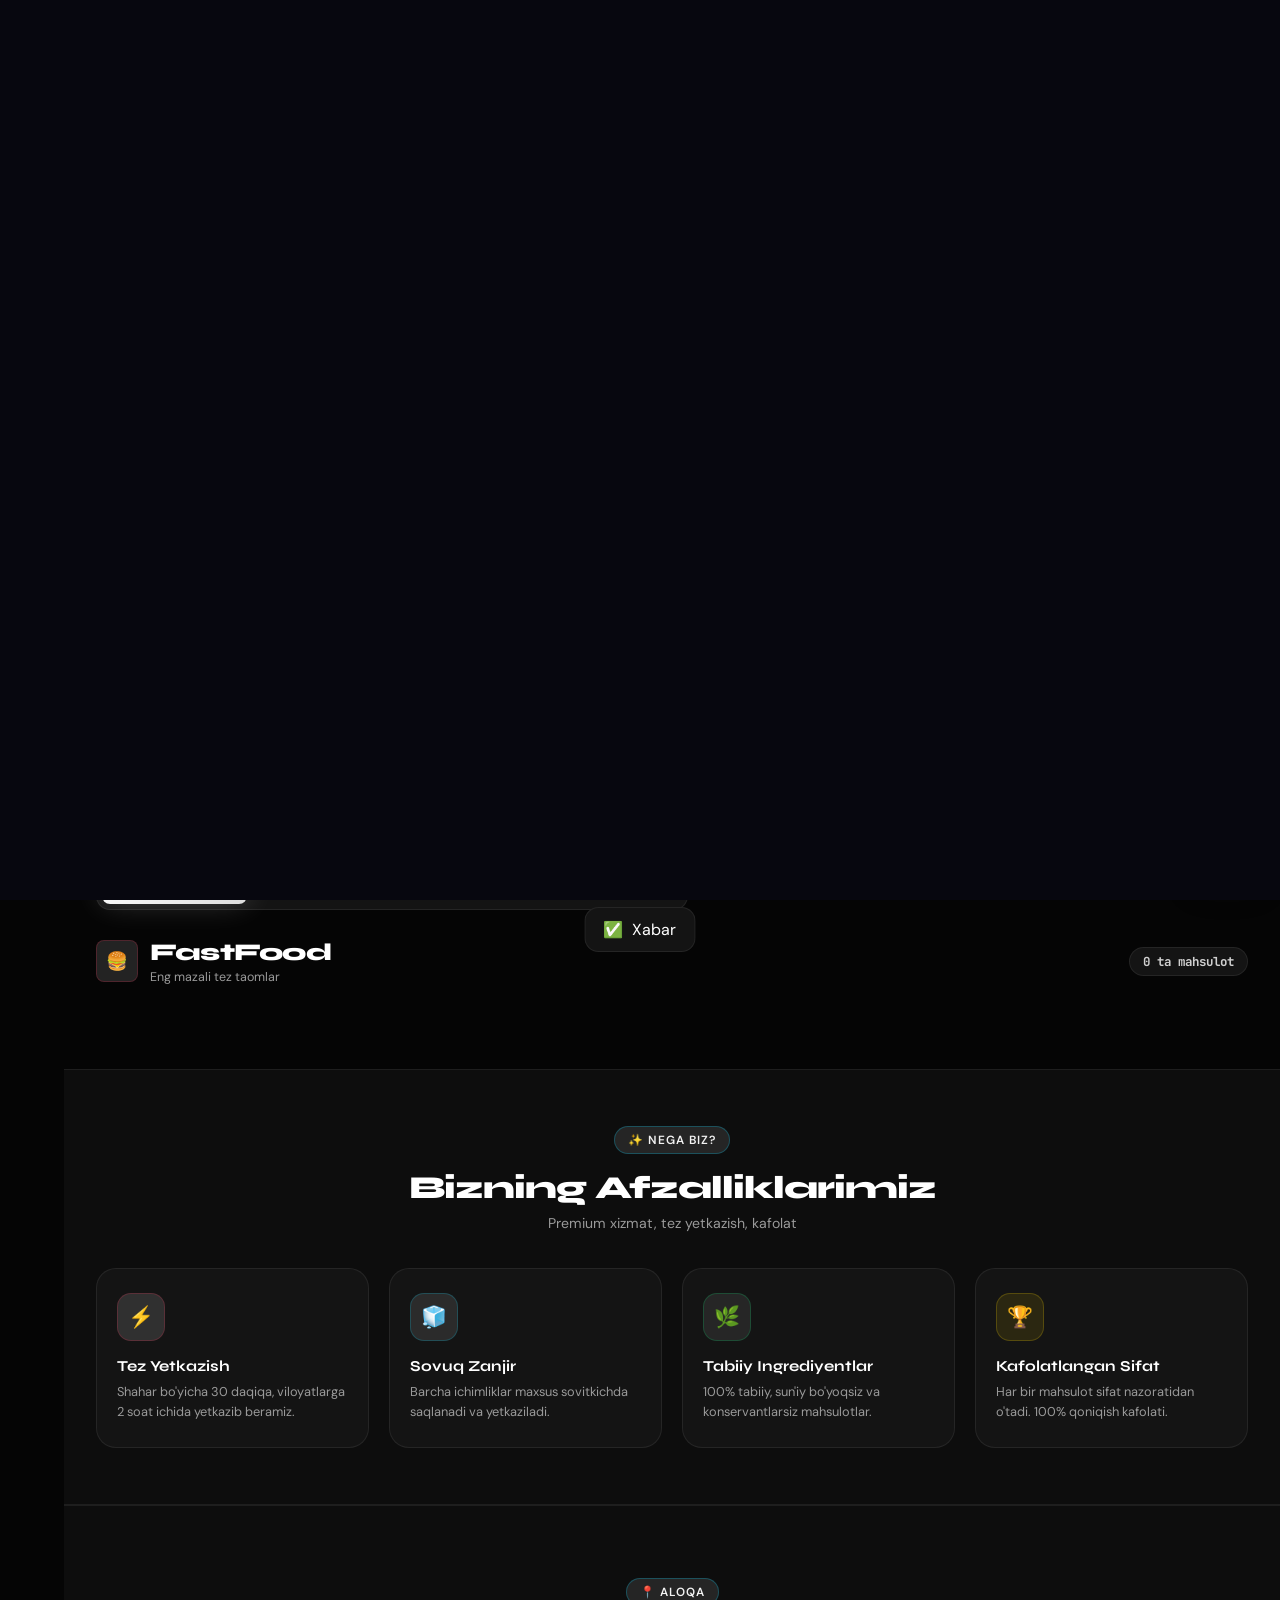
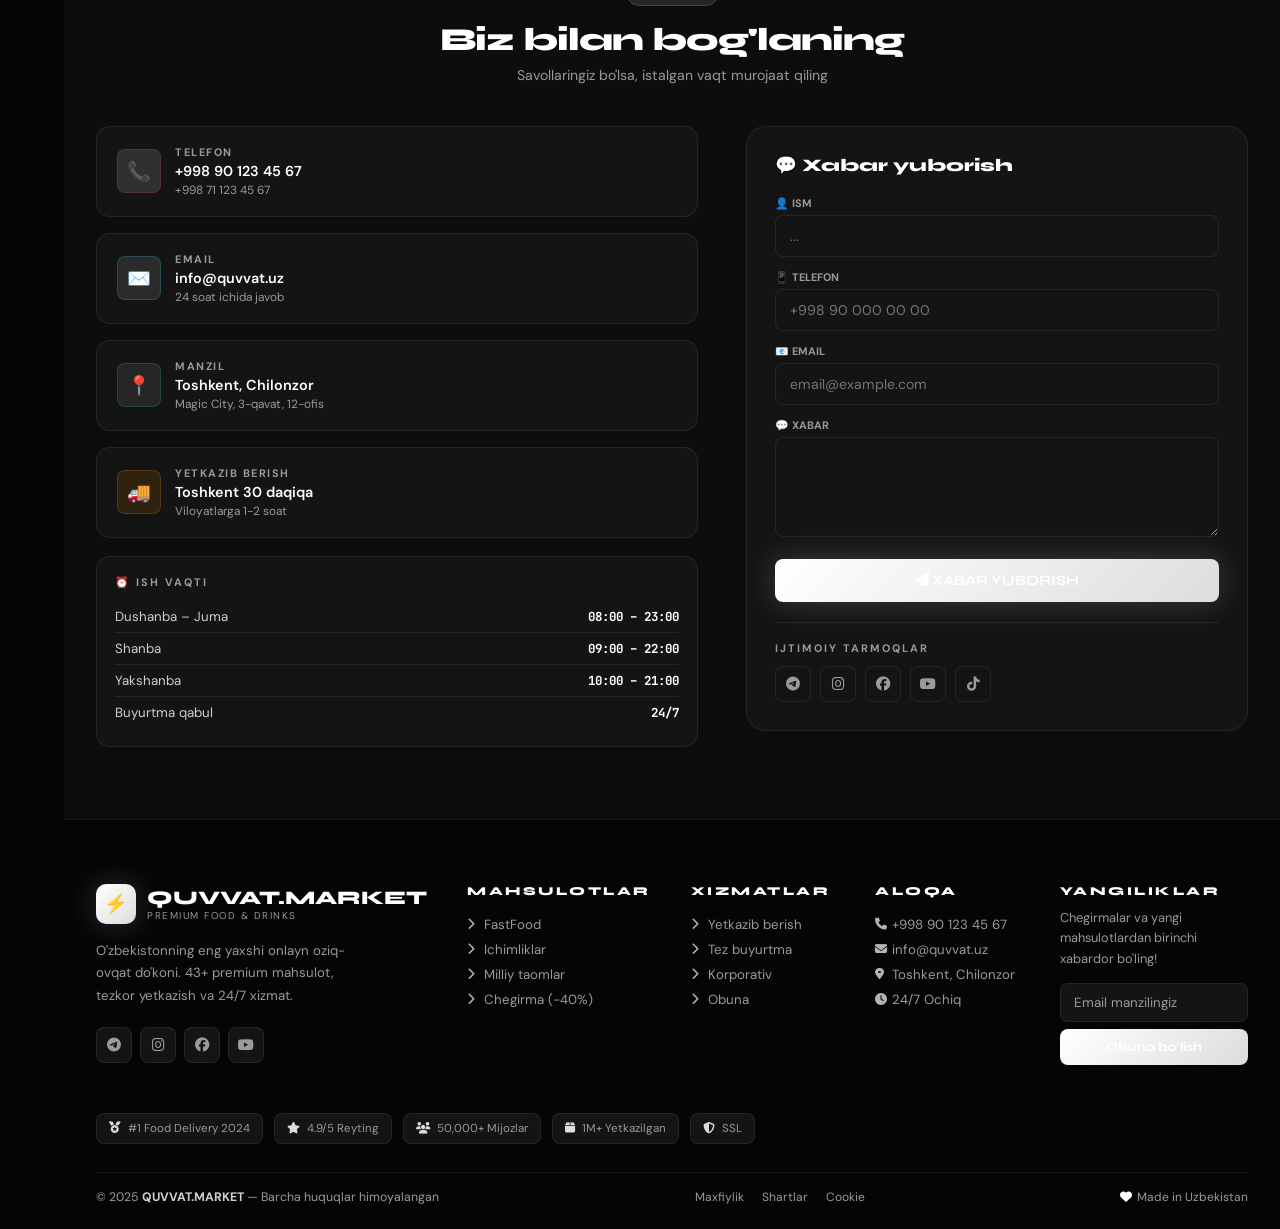
==== commit c9916e99: "checkpoint before checking out cursor/professional-market-overhaul" ====
--- a/index.html
+++ b/index.html
@@ -1,3 +1,421 @@
+<!doctype html>
+<html lang="uz">
+<head>
+  <meta charset="UTF-8">
+  <meta name="viewport" content="width=device-width, initial-scale=1.0">
+  <title>QUVVAT Market</title>
+  <style>
+    :root {
+      --bg: #0a0a0a;
+      --card: #111;
+      --text: #fff;
+      --sub: #cfcfcf;
+      --border: #2a2a2a;
+      --accent: #fff;
+    }
+    [data-theme="light"] {
+      --bg: #fff;
+      --card: #f4f4f4;
+      --text: #000;
+      --sub: #333;
+      --border: #d8d8d8;
+      --accent: #000;
+    }
+    * { box-sizing: border-box; }
+    body {
+      margin: 0; font-family: Arial, sans-serif;
+      background: var(--bg); color: var(--text);
+    }
+    .wrap { max-width: 1200px; margin: 0 auto; padding: 16px; }
+    .top {
+      display: flex; gap: 10px; flex-wrap: wrap; align-items: center;
+      border: 1px solid var(--border); background: var(--card); border-radius: 12px; padding: 10px;
+    }
+    input, select, button {
+      background: transparent; color: var(--text); border: 1px solid var(--border);
+      border-radius: 8px; padding: 10px;
+    }
+    button { cursor: pointer; }
+    .grow { flex: 1; min-width: 180px; }
+    .grid {
+      margin-top: 14px; display: grid; grid-template-columns: repeat(4, minmax(0, 1fr)); gap: 12px;
+    }
+    .card {
+      border: 1px solid var(--border); border-radius: 12px; background: var(--card); padding: 12px;
+      display: grid; gap: 8px;
+    }
+    .emoji { font-size: 28px; }
+    .name { font-weight: 700; }
+    .sub { color: var(--sub); font-size: 13px; }
+    .qtybox { display: flex; align-items: center; gap: 6px; }
+    .qty { width: 56px; text-align: center; }
+    .tag { font-size: 12px; border: 1px solid var(--border); border-radius: 999px; padding: 3px 8px; display: inline-block; }
+    .row { display: flex; gap: 8px; align-items: center; flex-wrap: wrap; }
+    .panel {
+      margin-top: 14px; border: 1px solid var(--border); background: var(--card); border-radius: 12px; padding: 12px;
+    }
+    .modal {
+      position: fixed; inset: 0; background: rgba(0,0,0,.65); display: none; align-items: center; justify-content: center; padding: 12px;
+    }
+    .box {
+      width: min(680px, 100%); max-height: 92vh; overflow: auto;
+      border: 1px solid var(--border); border-radius: 12px; background: var(--bg); padding: 14px;
+    }
+    .list { display: grid; gap: 8px; }
+    .item {
+      display: grid; grid-template-columns: 1fr auto auto; gap: 8px;
+      border: 1px solid var(--border); border-radius: 8px; padding: 8px;
+    }
+    table { width: 100%; border-collapse: collapse; font-size: 13px; }
+    th, td { border: 1px solid var(--border); padding: 8px; text-align: left; }
+    @media (max-width: 1000px) { .grid { grid-template-columns: repeat(3, minmax(0,1fr)); } }
+    @media (max-width: 760px) { .grid { grid-template-columns: repeat(2, minmax(0,1fr)); } }
+    @media (max-width: 520px) { .grid { grid-template-columns: 1fr; } .item { grid-template-columns: 1fr; } }
+  </style>
+</head>
+<body data-theme="dark">
+  <div class="wrap">
+    <div class="top">
+      <strong id="brand">QUVVAT Market</strong>
+      <select id="lang">
+        <option value="uz">UZ</option>
+        <option value="en">EN</option>
+        <option value="ru">RU</option>
+      </select>
+      <button id="themeBtn">Dark/Light</button>
+      <input id="search" class="grow" placeholder="Qidirish">
+      <select id="cat">
+        <option value="all">Barchasi</option>
+        <option value="fastfood">FastFood</option>
+        <option value="drinks">Ichimliklar</option>
+        <option value="milliy">Milliy</option>
+        <option value="sweets">Shirinliklar</option>
+      </select>
+      <button id="loginBtn">Kirish</button>
+      <button id="ordersBtn">Buyurtmalar</button>
+      <button id="activityBtn">Kirish-chiqish</button>
+      <button id="favsBtn">Yoqtirganlarim</button>
+      <button id="fillBtn">Limitni to'ldirish</button>
+      <button id="cartBtn">Savat (0)</button>
+    </div>
+
+    <div class="panel sub" id="hint">Har mahsulotda limit: 1..15</div>
+    <div class="grid" id="grid"></div>
+  </div>
+
+  <div class="modal" id="authModal"><div class="box">
+    <h3 id="authTitle">Kirish / Ro'yxatdan o'tish</h3>
+    <div class="row">
+      <input id="lgUser" placeholder="Username" class="grow">
+      <input id="lgPass" placeholder="Parol" type="password" class="grow">
+      <button onclick="doLogin()">Kirish</button>
+    </div>
+    <hr>
+    <div class="row">
+      <input id="rgName" placeholder="Ism" class="grow">
+      <input id="rgSurname" placeholder="Familiya" class="grow">
+      <input id="rgUsername" placeholder="Username" class="grow">
+      <input id="rgEmail" placeholder="Email" class="grow">
+      <input id="rgPass" placeholder="Parol" type="password" class="grow">
+      <button onclick="doRegister()">Ro'yxatdan o'tish</button>
+    </div>
+    <div class="row" id="otpRow" style="display:none;margin-top:8px">
+      <input id="otpInput" placeholder="OTP kodi">
+      <button onclick="verifyOtp()">Tasdiqlash</button>
+      <small id="otpSign" class="sub"></small>
+    </div>
+    <div class="row"><button onclick="closeModal('authModal')">Yopish</button></div>
+  </div></div>
+
+  <div class="modal" id="cartModal"><div class="box">
+    <h3 id="cartTitle">Savat</h3>
+    <div class="list" id="cartList"></div>
+    <div class="row"><strong id="totalText">Jami: 0</strong></div>
+    <div class="row">
+      <button onclick="prepareCheckout()">Tasdiqlash</button>
+      <button onclick="closeModal('cartModal')">Yopish</button>
+    </div>
+  </div></div>
+
+  <div class="modal" id="verifyModal"><div class="box">
+    <h3 id="verifyTitle">Shaxs va to'lov tasdiqlash</h3>
+    <div class="row"><input id="oName" placeholder="Ism" class="grow"><input id="oSurname" placeholder="Familiya" class="grow"></div>
+    <div class="row"><input id="oEmail" placeholder="Email" class="grow"><input id="oPhone" placeholder="Telefon" class="grow"></div>
+    <div class="row"><input id="oRegion" placeholder="Hudud" class="grow"><input id="oAddr" placeholder="Manzil" class="grow"></div>
+    <hr>
+    <div class="row"><input id="cardNumber" placeholder="Karta 16 raqam" class="grow"><input id="cardExpiry" placeholder="MM/YY"><input id="cardHolder" placeholder="Karta egasi" class="grow"></div>
+    <div class="sub" id="cardResult">Karta hali tekshirilmagan</div>
+    <div class="row"><button onclick="checkCard()">Kartani tekshir</button></div>
+    <hr>
+    <div class="row"><input id="ppSerial" placeholder="AA"><input id="ppNumber" placeholder="1234567"><input id="ppPinfl" placeholder="PINFL 14 raqam" class="grow"></div>
+    <div class="sub" id="passportResult">Pasport hali tekshirilmagan</div>
+    <div class="row"><button onclick="checkPassport()">Pasportni tekshir</button></div>
+    <hr>
+    <div class="row"><button onclick="submitOrder()">Yakuniy buyurtma</button><button onclick="closeModal('verifyModal')">Yopish</button></div>
+  </div></div>
+
+  <div class="modal" id="ordersModal"><div class="box">
+    <h3 id="ordersTitle">Buyurtmalar tarixi</h3>
+    <table id="ordersTable"><thead><tr><th>#</th><th>Mijoz</th><th>Summa</th><th>Status</th><th>Vaqt</th></tr></thead><tbody></tbody></table>
+    <div class="row"><button onclick="closeModal('ordersModal')">Yopish</button></div>
+  </div></div>
+
+  <div class="modal" id="activityModal"><div class="box">
+    <h3 id="activityTitle">Kirish-chiqish jadvali</h3>
+    <table id="activityTable"><thead><tr><th>FIO</th><th>Email</th><th>Username</th><th>Amal</th><th>Vaqt</th></tr></thead><tbody></tbody></table>
+    <div class="row"><button onclick="closeModal('activityModal')">Yopish</button></div>
+  </div></div>
+
+  <script>
+    const API = "http://127.0.0.1:5000/api";
+    let products = [];
+    let cart = JSON.parse(localStorage.getItem("qm_cart") || "[]");
+    let favorites = [];
+    let token = localStorage.getItem("qm_token") || "";
+    let currentUser = JSON.parse(localStorage.getItem("qm_user") || "null");
+    let pendingEmail = "";
+    let cardOk = false;
+    let passportOk = false;
+
+    const i18n = {
+      uz: { login:"Kirish", cart:"Savat", orders:"Buyurtmalar", favs:"Yoqtirganlarim", fill:"Limitni to'ldirish", qty:"Miqdor", added:"Savatga qo'shildi", soldOut:"Tugadi", auth:"Kirish / Ro'yxatdan o'tish", confirm:"Tasdiqlash", onlyExact:"Faqat aniq mos mahsulotlar ko'rsatiladi" },
+      en: { login:"Login", cart:"Cart", orders:"Orders", favs:"Favorites", fill:"Fill limits", qty:"Qty", added:"Added to cart", soldOut:"Sold out", auth:"Login / Register", confirm:"Confirm", onlyExact:"Only exact product matches are shown" },
+      ru: { login:"Вход", cart:"Корзина", orders:"Заказы", favs:"Избранное", fill:"Заполнить лимиты", qty:"Кол-во", added:"Добавлено в корзину", soldOut:"Нет в наличии", auth:"Вход / Регистрация", confirm:"Подтверждение", onlyExact:"Показываются только точные совпадения" }
+    };
+
+    function t(key){ return i18n[lang.value][key] || key; }
+    function closeModal(id){ document.getElementById(id).style.display = "none"; }
+    function openModal(id){ document.getElementById(id).style.display = "flex"; }
+    function authHeader(){ return token ? { Authorization: "Bearer " + token } : {}; }
+
+    async function api(path, method="GET", body=null){
+      const opt = { method, headers: { "Content-Type":"application/json", ...authHeader() } };
+      if(body) opt.body = JSON.stringify(body);
+      const r = await fetch(API + path, opt);
+      const d = await r.json();
+      if(!r.ok) throw new Error(d.error || "Xatolik");
+      return d;
+    }
+
+    function applyLang(){
+      loginBtn.textContent = t("login");
+      cartBtn.textContent = `${t("cart")} (${cart.length})`;
+      ordersBtn.textContent = t("orders");
+      favsBtn.textContent = t("favs");
+      fillBtn.textContent = t("fill");
+      authTitle.textContent = t("auth");
+      hint.textContent = t("onlyExact");
+    }
+
+    function saveCart(){ localStorage.setItem("qm_cart", JSON.stringify(cart)); cartBtn.textContent = `${t("cart")} (${cart.length})`; }
+    function getQty(productId){ return (cart.find(x => x.id === productId) || {}).qty || 0; }
+
+    function setQty(product, qty){
+      qty = Math.max(1, Math.min(15, qty));
+      let row = cart.find(x => x.id === product.id);
+      if(!row){ row = { id: product.id, name: product.name, price: product.price, emoji: product.emoji, qty: 1 }; cart.push(row); }
+      row.qty = qty;
+      saveCart();
+      renderCart();
+      renderProducts();
+    }
+
+    function addToCart(product){
+      let q = getQty(product.id);
+      if(q >= 15){ alert(t("soldOut")); return; }
+      setQty(product, q + 1);
+    }
+
+    function minus(product){
+      let q = getQty(product.id);
+      if(q <= 1){ setQty(product, 1); return; }
+      setQty(product, q - 1);
+    }
+
+    function renderProducts(){
+      const q = search.value.trim().toLowerCase();
+      const c = cat.value;
+      let list = products;
+      if(c !== "all") list = list.filter(p => p.cat === c);
+      if(q) list = list.filter(p => p.name.toLowerCase() === q);
+      grid.innerHTML = list.map(p => {
+        const qty = getQty(p.id);
+        const sold = qty >= 15;
+        const liked = favorites.includes(p.id);
+        return `<div class="card">
+          <div class="row"><span class="tag">1..15</span><button onclick="toggleFav(${p.id})">${liked ? "♥" : "♡"}</button></div>
+          <div class="emoji">${p.emoji}</div>
+          <div class="name">${p.name}</div>
+          <div class="sub">${p.desc}</div>
+          <div><strong>${p.price.toLocaleString()} so'm</strong></div>
+          <div class="qtybox">
+            <button onclick="minus(findProduct(${p.id}))">-</button>
+            <input class="qty" readonly value="${qty || 1}">
+            <button onclick="addToCart(findProduct(${p.id}))">+</button>
+            <button onclick="addToCart(findProduct(${p.id}))" ${sold ? "disabled" : ""}>${sold ? t("soldOut") : t("added")}</button>
+          </div>
+        </div>`;
+      }).join("");
+    }
+
+    function renderCart(){
+      const total = cart.reduce((s,x)=>s+x.price*x.qty,0);
+      totalText.textContent = `Jami: ${total.toLocaleString()} so'm`;
+      cartList.innerHTML = cart.map(x => `<div class="item">
+        <div>${x.emoji} ${x.name}</div>
+        <div>${x.qty} x</div>
+        <div>${(x.price*x.qty).toLocaleString()} so'm</div>
+      </div>`).join("");
+    }
+
+    function findProduct(id){ return products.find(p => p.id === id); }
+
+    async function doLogin(){
+      try{
+        const data = await api("/auth/login", "POST", { username: lgUser.value, password: lgPass.value });
+        token = data.token;
+        currentUser = data.user;
+        localStorage.setItem("qm_token", token);
+        localStorage.setItem("qm_user", JSON.stringify(currentUser));
+        closeModal("authModal");
+        await loadFavorites();
+        alert("OK");
+      }catch(e){ alert(e.message); }
+    }
+
+    async function doRegister(){
+      try{
+        const data = await api("/auth/register","POST",{ name: rgName.value, surname: rgSurname.value, username: rgUsername.value, email: rgEmail.value, password: rgPass.value });
+        pendingEmail = rgEmail.value.trim().toLowerCase();
+        otpRow.style.display = "flex";
+        otpInput.value = data.dev_otp || "";
+        otpSign.textContent = "Imzo: " + (data.signature || "");
+      }catch(e){ alert(e.message); }
+    }
+
+    async function verifyOtp(){
+      try{
+        const data = await api("/auth/verify-otp","POST",{ email: pendingEmail, code: otpInput.value });
+        token = data.token; currentUser = data.user;
+        localStorage.setItem("qm_token", token);
+        localStorage.setItem("qm_user", JSON.stringify(currentUser));
+        closeModal("authModal");
+        await loadFavorites();
+      }catch(e){ alert(e.message); }
+    }
+
+    async function toggleFav(id){
+      if(!token){ openModal("authModal"); return; }
+      const data = await api("/favorites/toggle","POST",{ product_id:id });
+      favorites = data.ids || [];
+      renderProducts();
+    }
+
+    async function loadFavorites(){
+      if(!token){ favorites = []; return; }
+      const data = await api("/favorites");
+      favorites = data.ids || [];
+      renderProducts();
+    }
+
+    function fillLimits(){
+      if(!confirm("Barcha savatdagi mahsulotlar 15 taga to'ldirilsinmi?")) return;
+      cart = cart.map(x => ({...x, qty:15}));
+      saveCart(); renderCart(); renderProducts();
+      alert("Limitlar to'ldirildi.");
+    }
+
+    function prepareCheckout(){
+      if(!token){ openModal("authModal"); return; }
+      if(!cart.length){ alert("Savat bo'sh"); return; }
+      if(!confirm("Buyurtmani tasdiqlaysizmi?")) return;
+      openModal("verifyModal");
+    }
+
+    async function checkCard(){
+      try{
+        const data = await api("/verify/card","POST",{ card_number: cardNumber.value, expiry: cardExpiry.value, holder: cardHolder.value });
+        cardOk = !!data.valid;
+        cardResult.textContent = `Karta: ${data.brand} | ${data.valid ? "Tasdiqlandi" : "Tasdiqlanmadi"} | ${data.source}`;
+      }catch(e){ cardOk = false; cardResult.textContent = e.message; }
+    }
+
+    async function checkPassport(){
+      try{
+        const data = await api("/verify/passport","POST",{ serial: ppSerial.value.toUpperCase(), number: ppNumber.value, pinfl: ppPinfl.value });
+        passportOk = !!data.valid;
+        passportResult.textContent = `${data.valid ? "Pasport tasdiqlandi" : "Pasport tasdiqlanmadi"} | ${data.source}`;
+      }catch(e){ passportOk = false; passportResult.textContent = e.message; }
+    }
+
+    async function submitOrder(){
+      if(!cardOk || !passportOk){ alert("Avval karta va pasportni tekshiring"); return; }
+      const payload = {
+        name: oName.value, surname: oSurname.value, email: oEmail.value, phone: oPhone.value,
+        address: { region:oRegion.value, line:oAddr.value },
+        payment: { card: cardNumber.value },
+        passport: { serial: ppSerial.value, number: ppNumber.value, pinfl: ppPinfl.value },
+        items: cart,
+        total: cart.reduce((s,x)=>s+x.price*x.qty,0)
+      };
+      try{
+        const data = await api("/orders","POST",payload);
+        alert(`Tasdiqlandi! #${data.order_number}`);
+        cart = []; saveCart(); renderCart(); renderProducts();
+        closeModal("verifyModal"); closeModal("cartModal");
+      }catch(e){ alert(e.message); }
+    }
+
+    async function showOrders(){
+      try{
+        const rows = await api("/orders");
+        ordersTable.querySelector("tbody").innerHTML = rows.map(x => `<tr>
+          <td>${x.number}</td><td>${x.customer.name} ${x.customer.surname}</td><td>${(x.total||0).toLocaleString()}</td><td>${x.status}</td><td>${x.created_at}</td>
+        </tr>`).join("");
+        openModal("ordersModal");
+      }catch(e){ alert(e.message); }
+    }
+
+    async function showActivity(){
+      try{
+        const rows = await api("/activity");
+        activityTable.querySelector("tbody").innerHTML = rows.map(x => `<tr>
+          <td>${x.full_name}</td><td>${x.email}</td><td>${x.username}</td><td>${x.action}</td><td>${x.time}</td>
+        </tr>`).join("");
+        openModal("activityModal");
+      }catch(e){ alert(e.message); }
+    }
+
+    async function loadProducts(){
+      const q = search.value.trim();
+      const c = cat.value;
+      const query = new URLSearchParams();
+      if(q) query.set("q", q);
+      if(c && c !== "all") query.set("category", c);
+      const res = await api("/products?" + query.toString());
+      products = res;
+      renderProducts();
+    }
+
+    const lang = document.getElementById("lang");
+    lang.onchange = applyLang;
+    themeBtn.onclick = () => document.body.dataset.theme = document.body.dataset.theme === "dark" ? "light" : "dark";
+    loginBtn.onclick = () => openModal("authModal");
+    cartBtn.onclick = () => { renderCart(); openModal("cartModal"); };
+    ordersBtn.onclick = showOrders;
+    activityBtn.onclick = showActivity;
+    favsBtn.onclick = () => { const ids = new Set(favorites); products = products.filter(p => ids.has(p.id)); renderProducts(); };
+    fillBtn.onclick = fillLimits;
+    search.oninput = loadProducts;
+    cat.onchange = loadProducts;
+
+    applyLang();
+    loadProducts();
+    loadFavorites();
+    renderCart();
+  </script>
+</body>
+</html>
 <!DOCTYPE html>
 <html lang="uz" data-theme="dark">
 
@@ -3287,6 +3705,47 @@
             .ombox {
                 max-width: 100%
             }
+        }
+    </style>
+    <style>
+        /* Monochrome professional override */
+        :root,
+        [data-theme="light"] {
+            --bg: #050505;
+            --bg1: #0d0d0d;
+            --bg2: #141414;
+            --bg3: #1d1d1d;
+            --bgc: #121212;
+            --bgh: #1f1f1f;
+            --red: #ffffff;
+            --rdim: rgba(255, 255, 255, .12);
+            --orange: #dddddd;
+            --odim: rgba(255, 255, 255, .08);
+            --cyan: #f2f2f2;
+            --cdim: rgba(255, 255, 255, .1);
+            --green: #ffffff;
+            --gdim: rgba(255, 255, 255, .08);
+            --yellow: #e8e8e8;
+            --purple: #cccccc;
+            --t1: #ffffff;
+            --t2: #d0d0d0;
+            --t3: #9a9a9a;
+            --b: rgba(255, 255, 255, .07);
+            --bs: rgba(255, 255, 255, .16);
+            --gr: 0 0 30px rgba(255, 255, 255, .18);
+            --gc: 0 0 30px rgba(255, 255, 255, .12);
+            --hdr-bg: rgba(5, 5, 5, .95);
+            --shadow: 0 14px 40px rgba(0, 0, 0, .6);
+        }
+
+        .orb {
+            display: none;
+        }
+
+        .il em {
+            background: none !important;
+            -webkit-text-fill-color: #ffffff !important;
+            color: #ffffff !important;
         }
     </style>
 </head>
